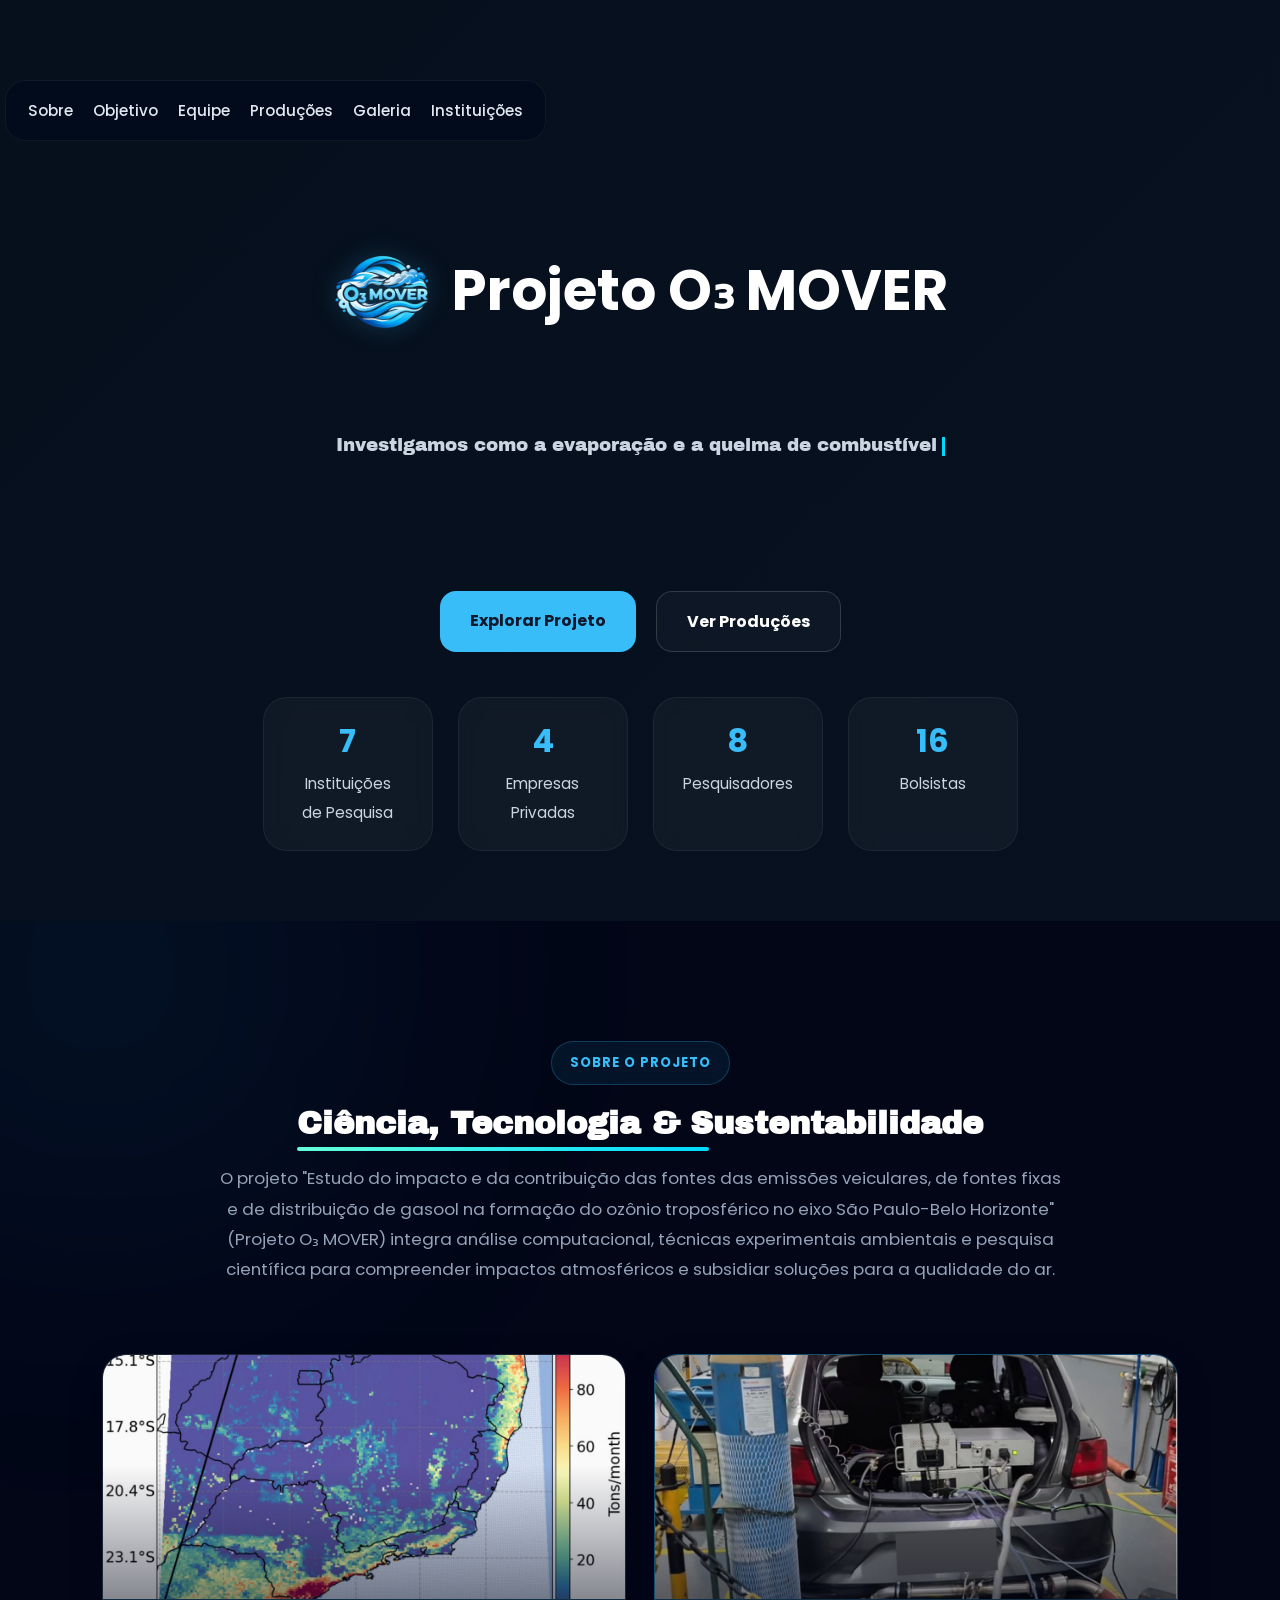
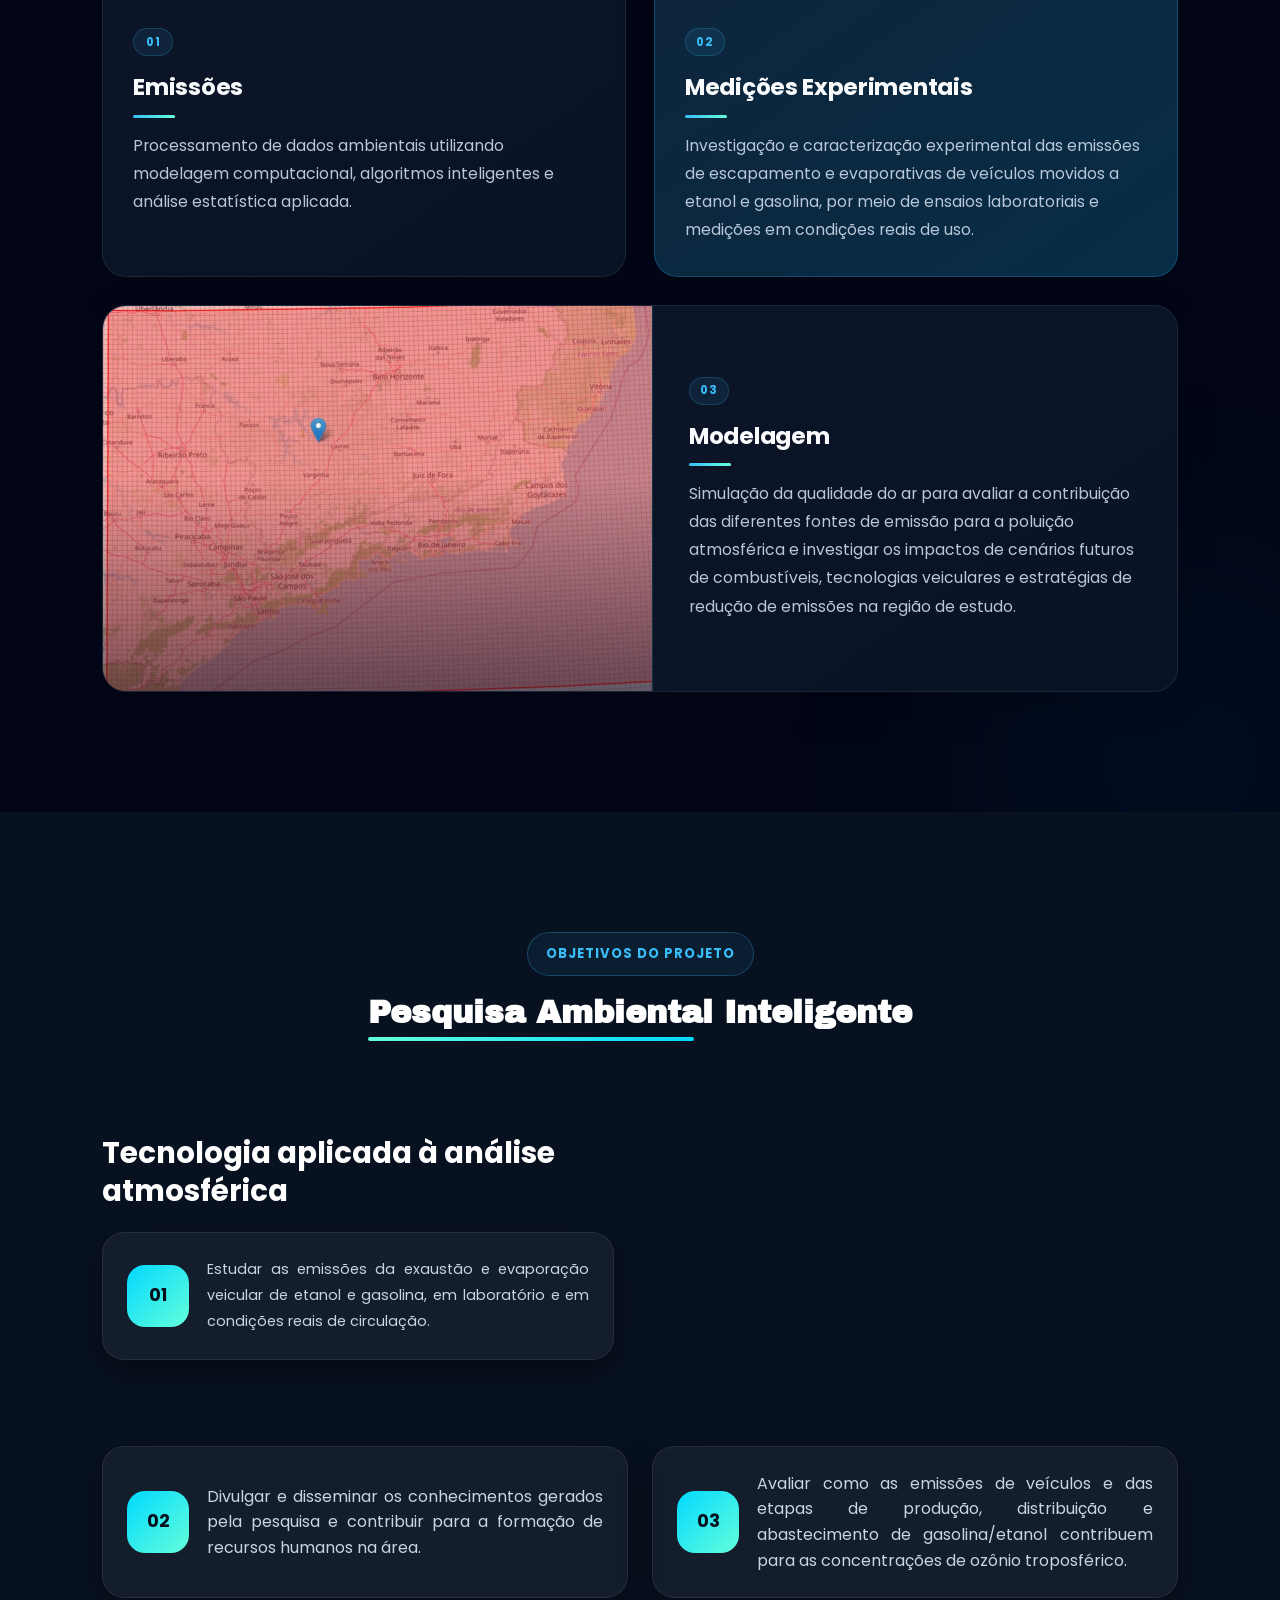
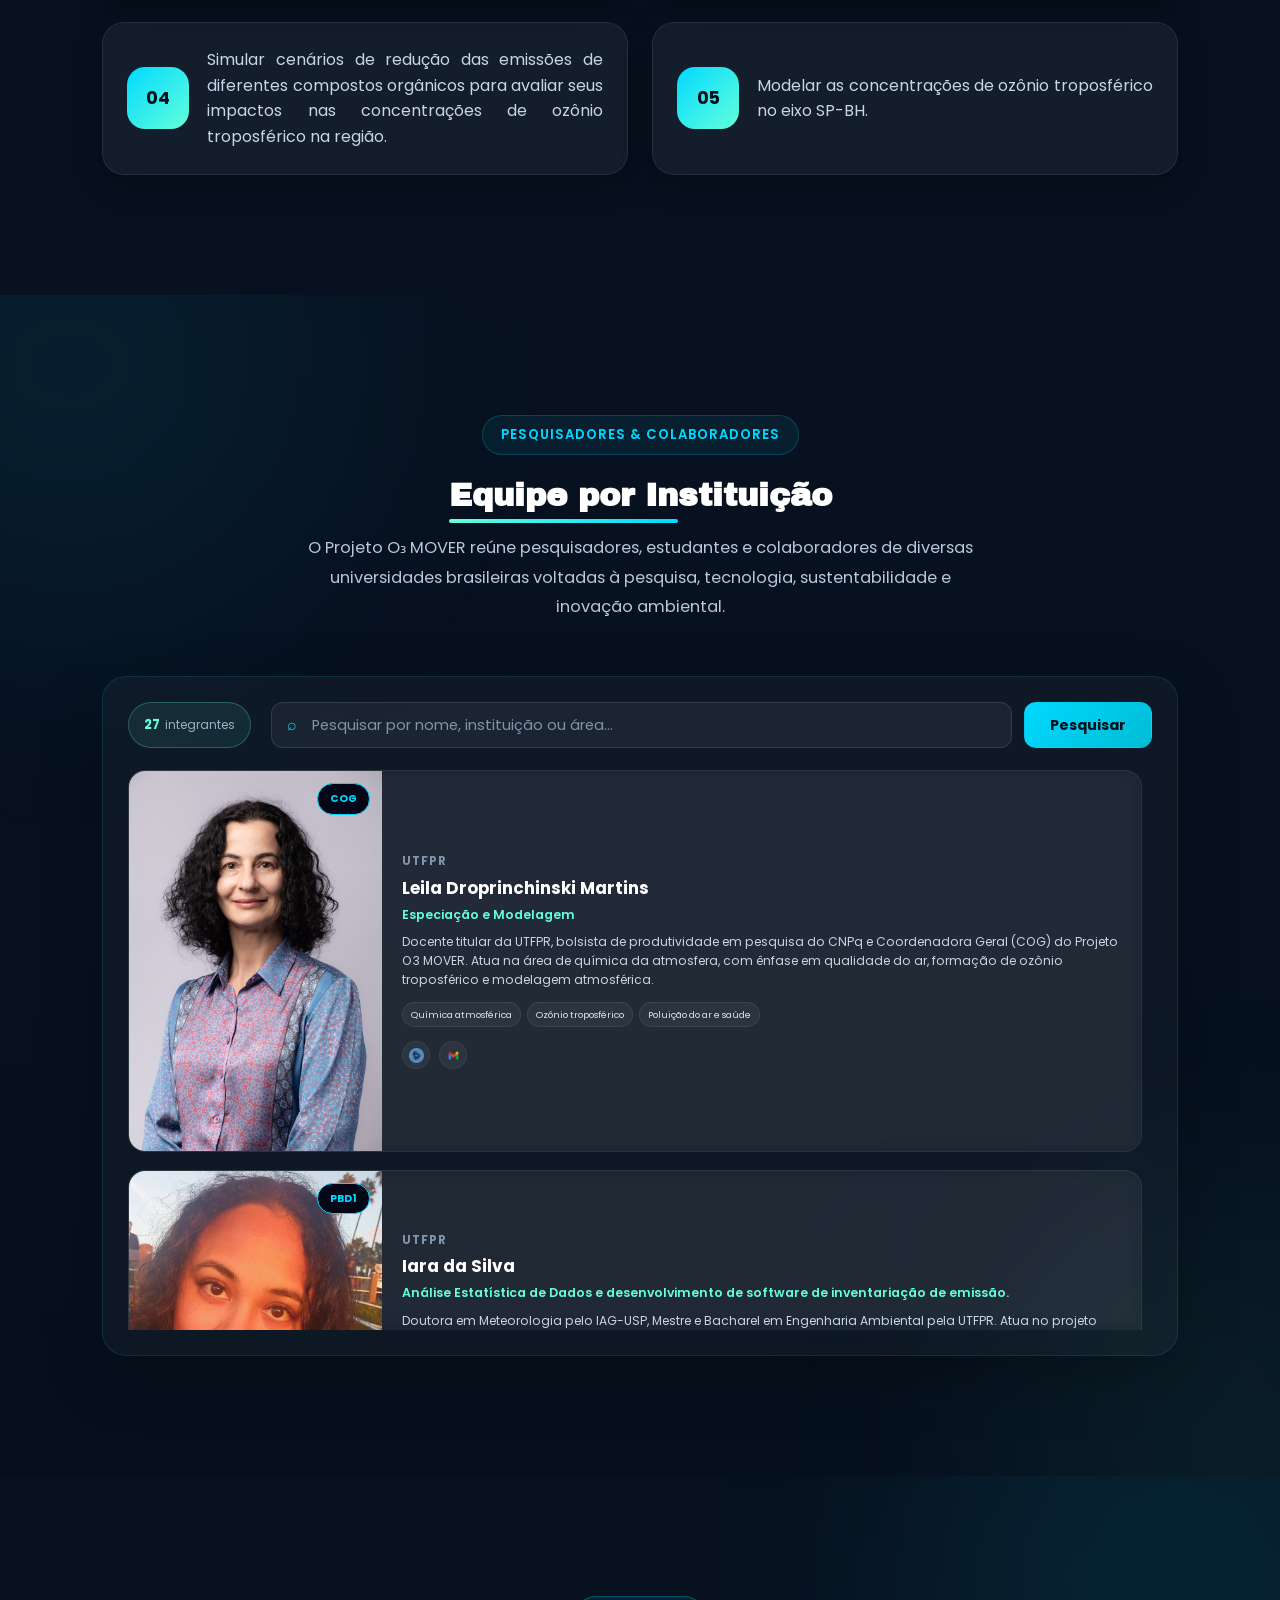
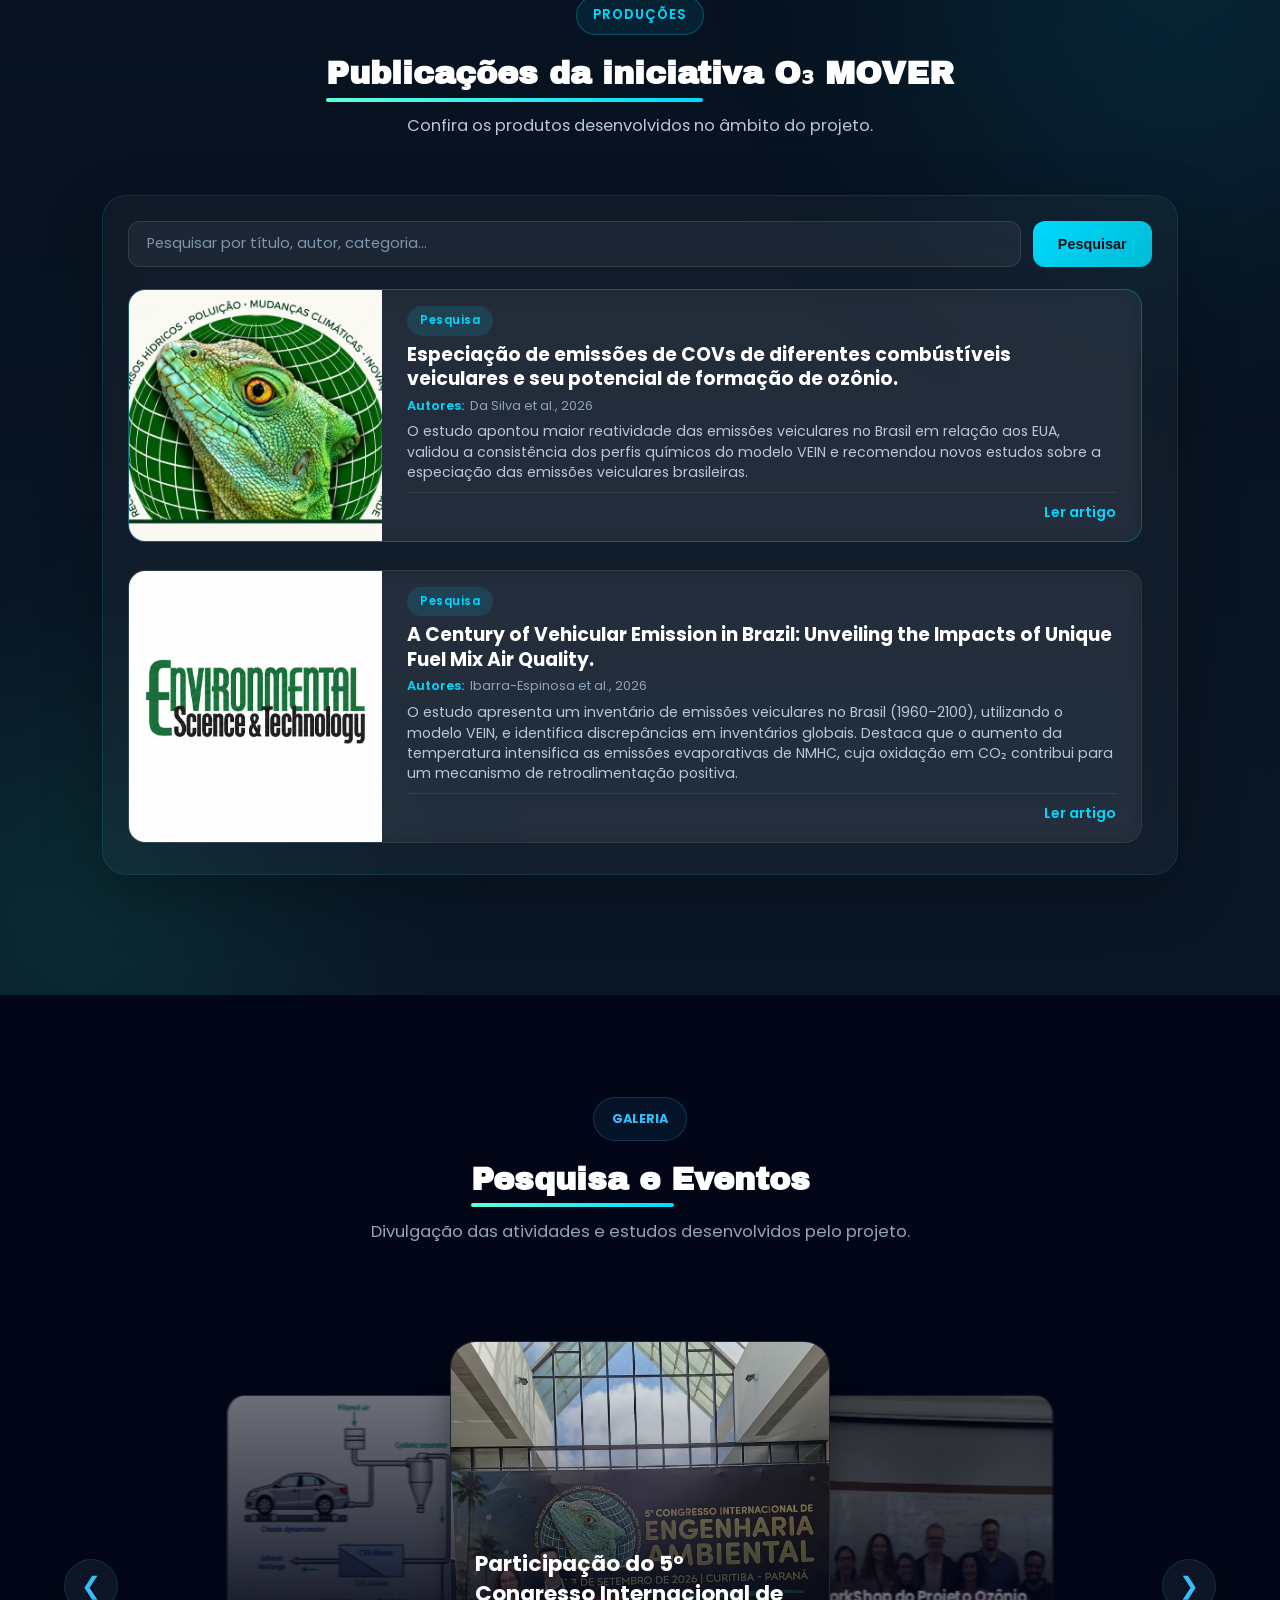
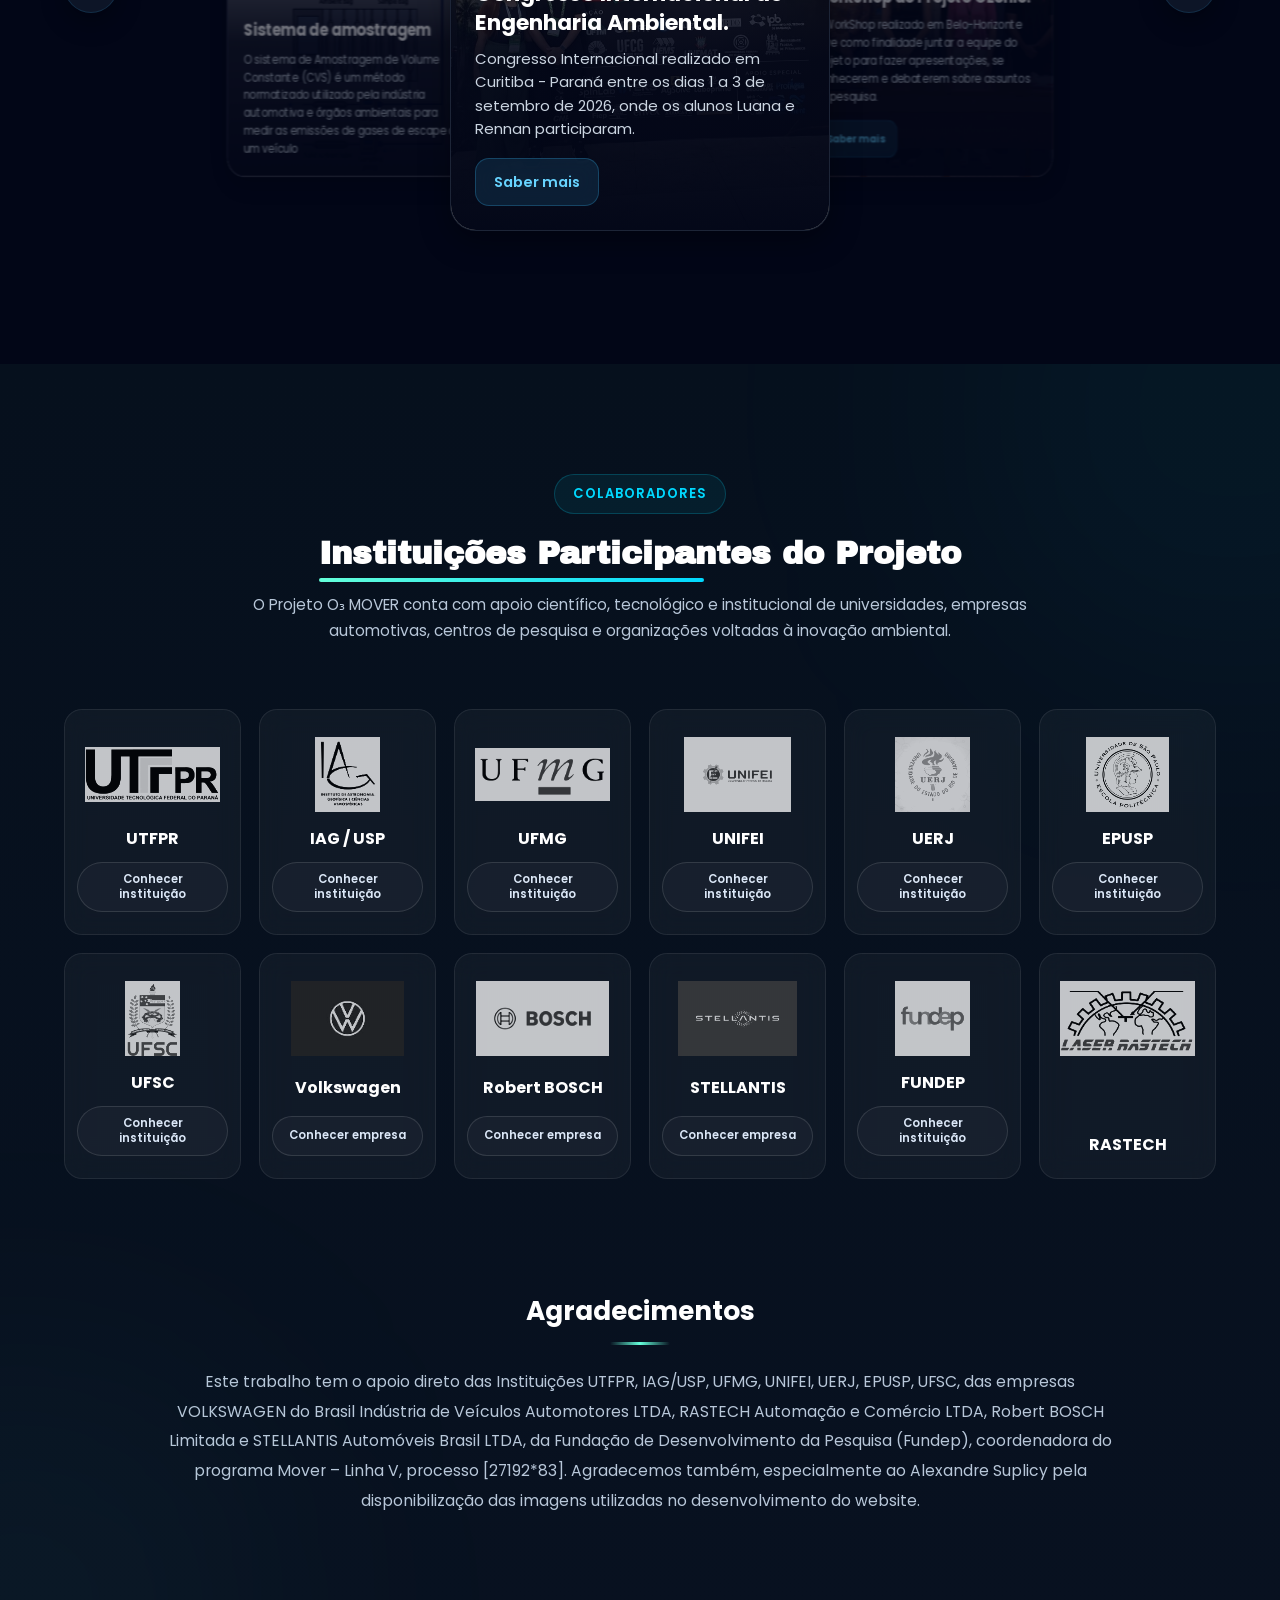
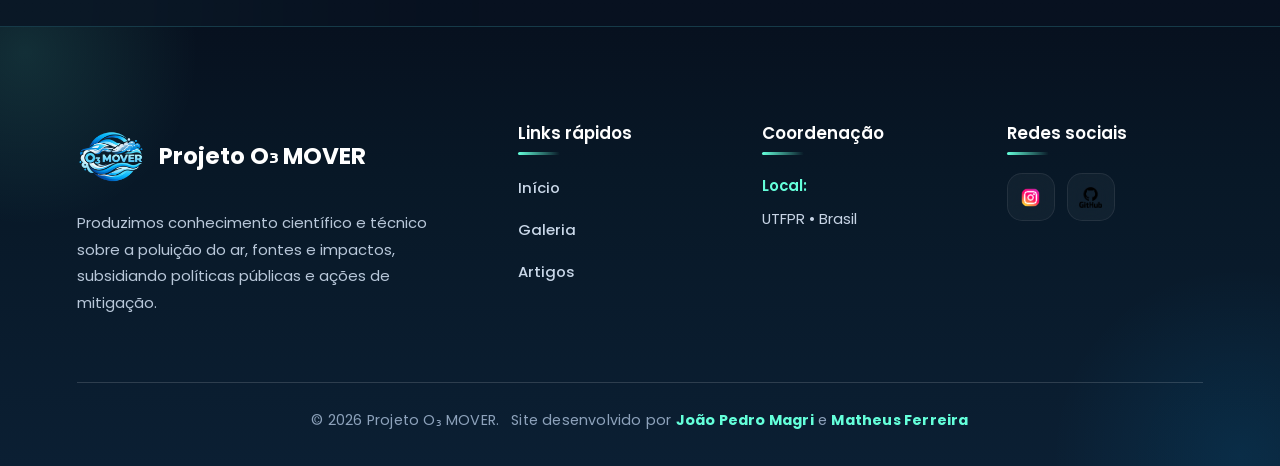
==== index.html @ 097e7ebf "Ultimos retoques" ====
<head>
  <meta charset="UTF-8">
  <meta name="viewport" content="width=device-width, initial-scale=1.0">

  <title>Projeto O-MOVER | Ozônio Atmosférico e Pesquisa Científica</title>

  <meta name="description"
        content="Conheça o Projeto O-MOVER (Ozônio MOVER): pesquisas científicas sobre ozônio atmosférico, qualidade do ar, emissões de poluentes e ferramentas computacionais.">

  <meta name="robots" content="index, follow">

  <link rel="canonical"
        href="https://projetoozoniomover.org/">

  <meta property="og:type" content="website">
  <meta property="og:locale" content="pt_BR">
  <meta property="og:title"
        content="Projeto O-MOVER | Pesquisa sobre Ozônio Atmosférico">
  <meta property="og:description"
        content="Conheça o Projeto O-MOVER e suas pesquisas sobre ozônio atmosférico, qualidade do ar e ferramentas científicas.">
  <meta property="og:url"
        content="https://projetoozoniomover.org/">

  <link rel="shortcut icon"
        href="imgs/ logo_projeto-ozonio.png"
        type="image/x-icon">

  <link rel="stylesheet" href="style.css?v=20261103-3">
  <link rel="stylesheet" href="PROJETO.css?v=20261103-3">

  <!-- Fontes existentes -->
  <link href="https://fonts.googleapis.com/css2?family=Poppins:wght@300;400;600;700&display=swap"
        rel="stylesheet">

  <link href="https://fonts.googleapis.com/css2?family=Archivo+Black&display=swap"
        rel="stylesheet">
</head>


<body>

<!-- === HERO HEADER === -->
<header id="inicio" class="hero">
  <div class="hero-videos" aria-hidden="true">

      <video class="hero-video ativo" autoplay muted loop playsinline preload="auto">
          <source src="gifs/video-jhonatan.mp4" type="video/mp4">
      </video>

      <video class="hero-video" muted loop playsinline preload="metadata">
          <source src="gifs/sao-paulo.mp4" type="video/mp4">
      </video>

      <video class="hero-video" muted loop playsinline preload="metadata">
          <source src="gifs/carro_parado.mp4" type="video/mp4">
      </video>

      <video class="hero-video" muted loop playsinline preload="metadata">
          <source src="gifs/avpaulistasaopaulo.mp4" type="video/mp4">
      </video>

  </div>

<!-- === MENU DE NAVEGAÇÃO ===-->
<nav class="navbar">

    <ul class="nav-links" id="menu-principal">

        <li><a href="#sobre">Sobre</a></li>
        <li><a href="#objetivo">Objetivo</a></li>
        <li><a href="#equipe">Equipe</a></li>
        <li><a href="#noticias">Produções</a></li>
        <li><a href="#galeria">Galeria</a></li>
        <li><a href="#parceiros">Instituições</a></li>

    </ul>

    <!-- BOTÃO DE SOFTWARES -->

<!--<div class="top-actions">

        <div class="dropdown" id="dropdown-softwares">

            <button
                type="button"
                class="software-link"
                id="botao-softwares"
                aria-expanded="false"
                aria-controls="lista-softwares"
            >
                Softwares ▾
            </button>

            <ul class="dropdown-menu" id="lista-softwares">

                <li>
                    <a href="pega.html">PEGA</a>
                </li>

                <li>
                    <a href="pega.html">Outro</a>
                </li>

            </ul>

        </div>

    </div>-->

</nav>

  <!-- === HERO CONTENT === -->
  <div class="hero-container">

    <div class="hero-title">

      <div class="hero-logo">
        <img
          src="imgs/ logo_projeto-ozonio.png"
          alt="Projeto Ozônio"
        >
      </div>

      <h1>Projeto O₃ MOVER</h1>

    </div>

    <p class="typing-text">
      Transformando dados ambientais em soluções para um futuro mais sustentável.
    </p>

    <div class="hero-buttons">

      <a href="#sobre" class="btn-primary">
        Explorar Projeto
      </a>

      <a href="#noticias" class="btn-secondary">
        Ver Produções
      </a>

    </div>

    <div class="hero-stats">

      <div class="hero-stat">
        <h3>7</h3>
        <p>Instituições <br>de Pesquisa</p>
      </div>

      <div class="hero-stat">
        <h3>4</h3>
        <p>Empresas <br> Privadas</p>
      </div>

      <div class="hero-stat">
        <h3>8</h3>
        <p>Pesquisadores</p>
      </div>

      <div class="hero-stat">
        <h3>16</h3>
        <p>Bolsistas</p>
      </div>

    </div>

  </div>

</header>

<!-- === SOBRE === -->
<section class="sobre" id="sobre">

  <div class="container">

    <div class="titulo-sobre">

      <span class="tag-sobre">
        SOBRE O PROJETO
      </span>

      <h2>
        Ciência, Tecnologia &amp; Sustentabilidade
      </h2>

      <p>
        O projeto "Estudo do impacto e da contribuição das fontes das emissões veiculares, de fontes fixas e de distribuição de gasool na formação do ozônio troposférico no eixo São Paulo-Belo Horizonte" (Projeto O₃ MOVER) integra análise computacional, técnicas experimentais ambientais e pesquisa científica para compreender impactos atmosféricos e subsidiar soluções para a qualidade do ar.
      </p>

    </div>

    <div class="sobre-grid">

      <article class="sobre-card">

        <div class="sobre-imagem">
          <img
            src="imgs/emissoes.jpg"
            alt="Análise computacional de emissões ambientais"
            loading="lazy"
          >
        </div>

        <div class="sobre-conteudo">

          <span class="sobre-numero">01</span>

          <h3>Emissões</h3>

          <p>
            Processamento de dados ambientais utilizando modelagem computacional, algoritmos inteligentes e análise estatística aplicada.
          </p>

        </div>

      </article>

      <article class="sobre-card destaque">

        <div class="sobre-imagem">
          <img
            src="imgs/medidas_experimentais.jpg"
            alt="Monitoramento e medidas experimentais ambientais"
            loading="lazy"
          >
        </div>

        <div class="sobre-conteudo">

          <span class="sobre-numero">02</span>

          <h3>Medições Experimentais</h3>

          <p>
            Investigação e caracterização experimental das emissões de escapamento e evaporativas de veículos movidos a etanol e gasolina, por meio de ensaios laboratoriais e medições em condições reais de uso.
          </p>

        </div>

      </article>

      <article class="sobre-card sobre-card-modelagem">

        <div class="sobre-imagem">
          <img
            src="imgs/modelagem.jpg"
            alt="Modelagem computacional aplicada à pesquisa ambiental"
            loading="lazy"
          >
        </div>

        <div class="sobre-conteudo">

          <span class="sobre-numero">03</span>

          <h3>Modelagem</h3>

          <p>
            Simulação da qualidade do ar para avaliar a contribuição das diferentes fontes de emissão para a poluição atmosférica e investigar os impactos de cenários futuros de combustíveis, tecnologias veiculares e estratégias de redução de emissões na região de estudo.
          </p>

        </div>

      </article>

    </div>

  </div>

</section>

<!-- === OBJETIVOS === -->
<section class="objetivo" id="objetivo">

  <div class="container">

    <div class="titulo-objetivo">

      <span class="tag-sobre">
        OBJETIVOS DO PROJETO
      </span>

      <h2>
        Pesquisa Ambiental Inteligente
      </h2>

    </div>

    <div class="objetivo-topo">

      <div class="objetivo-info">

        <h3>
          Tecnologia aplicada à análise atmosférica
        </h3>

        <div class="topico objetivo-card-principal">

          <span>01</span>

          <p>
            Estudar as emissões da exaustão e evaporação veicular
            de etanol e gasolina, em laboratório e em condições
            reais de circulação.
          </p>

        </div>

      </div>

      <div class="objetivo-img">

        <video autoplay muted loop playsinline>

          <source
            src="gifs/carro_indo_voltando.mp4"
            type="video/mp4"
          >

          Seu navegador não suporta vídeos.

        </video>

      </div>

    </div>

    <div class="objetivo-topicos">

      <div class="coluna-topicos">

        <div class="topico">
          <span>02</span>
          <p>Divulgar e disseminar os conhecimentos gerados pela pesquisa e contribuir para a formação de recursos humanos na área.
          </p>
        </div>

        <div class="topico">
          <span>04</span>
          <p>
                  Simular cenários de redução das emissões de diferentes compostos
      orgânicos para avaliar seus impactos nas concentrações de ozônio
      troposférico na região.
          </p>
        </div>

      </div>

      <div class="coluna-topicos">

        <div class="topico">
          <span>03</span>
          <p>Avaliar como as emissões de veículos e das etapas de produção,
distribuição e abastecimento de gasolina/etanol contribuem para as concentrações de
ozônio troposférico.</p>
        </div>

        <div class="topico">
          <span>05</span>
          <p>Modelar as concentrações de ozônio troposférico no eixo SP-BH.</p>
        </div>

      </div>

    </div>

  </div>

</section>


<!-- === EQUIPE & UNIVERSIDADES === -->
<section class="equipe" id="equipe">

  <div class="container">

    <div class="titulo-equipe">

      <span class="tag-equipe">
        PESQUISADORES & COLABORADORES
      </span>

      <h2>Equipe por Instituição</h2>

      <p>
        O Projeto O₃ MOVER reúne pesquisadores, estudantes e colaboradores
        de diversas universidades brasileiras voltadas à pesquisa,
        tecnologia, sustentabilidade e inovação ambiental.
      </p>

    </div>

    <!-- ================= UTFPR ================= -->
    <div class="faculdade-bloco">

      <div class="faculdade-topo">

        <div class="faculdade-info">

          <div>
            <h3>UTFPR</h3>

            <p>
              Desenvolvimento científico e tecnológico aplicado
              ao monitoramento atmosférico e análise ambiental.
            </p>
          </div>

        </div>

      </div>

      <div class="integrantes-grid">

        <!-- CARD -->
        <div class="integrante-card">

          <div class="integrante-img">

            <img src="imgs/Pessoal/LeilaMartins.jpeg" alt="Leila Martins">

            <span class="cargo ic">
              COG
            </span>

          </div>

          <div class="integrante-info">

            <h4>Leila Droprinchinski Martins</h4>

            <span class="funcao">
              Especiação e Modelagem
            </span>

            <p>
              Docente titular da UTFPR, bolsista de produtividade em pesquisa do CNPq e Coordenadora Geral (COG) do Projeto O3 MOVER. Atua na área de química da atmosfera, com ênfase em qualidade do ar, formação de ozônio troposférico e modelagem atmosférica.
            </p>

            <div class="skills">

              <span>Química atmosférica</span>
              <span>Ozônio troposférico</span>
              <span>Poluição do ar e saúde</span>

            </div>

            <div class="integrante-contato">

              <a href="http://lattes.cnpq.br/8069461151838819">
                <img src="imgs/logo-lattes.png" alt="Lattes">
              </a>

              <a href="mailto:leilamartins@utfpr.edu.br">
                <img src="imgs/email-logo-removebg-preview.png" alt="Email">
              </a>

            </div>

          </div>

        </div>

        <!-- CARD -->
        <div class="integrante-card">

          <div class="integrante-img">

            <img src="imgs/Pessoal/iaradasilva.webp" alt="Iara da Silva">

            <span class="cargo ic">
              PBD1
            </span>

          </div>

          <div class="integrante-info">

            <h4>Iara da Silva</h4>

            <span class="funcao">
              Análise Estatística de Dados e desenvolvimento de software de inventariação de emissão.
            </span>

            <p>
              Doutora em Meteorologia pelo IAG-USP, Mestre e Bacharel em Engenharia Ambiental pela UTFPR. Atua no projeto com inventários de emissões, desenvolvimento de softwares, modelagem atmosférica e análise estatística, com foco na relação entre poluição do ar, clima e saúde humana.
            </p>

            <div class="skills">

              <span>Bioestatística</span>
              <span>Modelagem</span>
              <span>Inventário</span>

            </div>

            <div class="integrante-contato">

              <a href="www.linkedin.com/in/iara-da-silva-978604a8 @arai.avlis">
                <img src="imgs/linkedin_logo-removebg-preview.png" alt="linkedin">
              </a>

              <a href="http://lattes.cnpq.br/3243591335541060">
                <img src="imgs/logo-lattes.png" alt="Lattes">
              </a>

              <a href="https://github.com/iaradasilva">
                <img src="imgs/github-logo.png" alt="GitHub">
              </a>

            </div>

          </div>

        </div>

        <!-- CARD -->
        <div class="integrante-card">

          <div class="integrante-img">

            <img src="imgs/Pessoal/rennan.webp" alt="RENNAN SOARES FERREIRA">

            <span class="cargo ic">
              BM
            </span>

          </div>

          <div class="integrante-info">

            <h4>Rennan Soares Ferreira</h4>

            <span class="funcao">
              Elaboração de Inventário de fontes fixas de combustíveis veiculares.
            </span>

            <p>
              Está sendo elaborado o inventário de emissões atmosféricas de fontes fixas do setor de distribuição e abastecimento de combustíveis veiculares a partir de dados públicos e solicitados para ANP e a elaboração de scripts em linguagem de programação python
            </p>

            <div class="skills">

              <span>Python</span>
              <span>Comunicação</span>
              <span>Trabalho em Equipe</span>

            </div>

            <div class="integrante-contato">

              <a href="https://www.linkedin.com/in/rennan-ferreira-2a467b239?utm_source=share_via&utm_content=profile&utm_medium=member_android">
                <img src="imgs/linkedin_logo-removebg-preview.png" alt="Linkedin">
              </a>

              <a href="#">
                <img src="imgs/logo-lattes.png" alt="Lattes">
              </a>

              <a href="mailto:rennanf@alunos.utfpr.edu.br">
                <img src="imgs/email-logo-removebg-preview.png" alt="Email">
              </a>

            </div>

          </div>

        </div>

        <!-- CARD -->
        <div class="integrante-card">

          <div class="integrante-img">

            <img src="imgs/Pessoal/Jpmagri.jpeg" alt="João Pedro">

            <span class="cargo ic">
              BG
            </span>

          </div>

          <div class="integrante-info">

            <h4>João Pedro Magri</h4>

            <span class="funcao">
              Desenvolvedor de Software e Web
            </span>

            <p>
      Trabalho no desenvolvimento do PEGA, software voltado à
      elaboração de inventários de emissões atmosféricas
      de fontes fixas, e na criação e manutenção do website
      do Projeto O₃ MOVER, contribuindo para a automação
      de processos e a divulgação científica.
            </p>

            <div class="skills">

              <span>Python, Java e R</span>
              <span>Desenvolvedor de Software e Web</span>
              <span>Processamento e Analista de Dados</span>

            </div>

            <div class="integrante-contato">

              <a href="https://www.instagram.com/jpmagri_?stkn=aDRieWdpYWMzNDl1">
                <img src="imgs/logo-insta.png" alt="Instagram">
              </a>

              <a href="https://github.com/Jpmagri-07">
                <img src="imgs/github-logo.png" alt="GitHub">
              </a>

              <a href="http://lattes.cnpq.br/5316339271739641">
                <img src="imgs/logo-lattes.png" alt="Lattes">
              </a>

              <a href="https://www.linkedin.com/in/jo%C3%A3o-pedro-magri-martins-303ba3326/">
                <img src="imgs/linkedin_logo-removebg-preview.png" alt="Linkedin">
              </a>

              <a href="mailto:jpmmagri@gmail.com">
                <img src="imgs/email-logo-removebg-preview.png" alt="Email">
              </a>

            </div>

          </div>

        </div>

        <!-- CARD -->
        <div class="integrante-card">

          <div class="integrante-img">

            <img src="imgs/Pessoal/foto-julia.enc" alt="Julia Averardo Ferreira">

            <span class="cargo ic">
              BG
            </span>

          </div>

          <div class="integrante-info">

            <h4>Julia Averardo Ferreira</h4>

            <span class="funcao">
              Modelagem Atmosférica de Dispersão
            </span>

            <p>
              Desenvolvimento e aplicação de modelos computacionais voltados à análise ambiental da poluição atmosférica, com processamento, organização e interpretação de dados. Utilização de programação para automatização de processos e apoio à elaboração de estudos e pesquisas científicas.
            </p>

            <div class="skills">

              <span>Modelagem</span>
              <span>Análise de Dados</span>
              <span>Programação</span>

            </div>

            <div class="integrante-contato">

              <a href="https://instagram.com/juaverardo">
                <img src="imgs/logo-insta.png" alt="Instagram">
              </a>

              <a href="https://github.com/avrrd">
                <img src="imgs/github-logo.png" alt="GitHub">
              </a>

              <a href="http://lattes.cnpq.br/7195381522427084">
                <img src="imgs/logo-lattes.png" alt="Lattes">
              </a>

              <a href="mailto:juliaaveraldo@alunos.utfpr.edu.br">
                <img src="imgs/email-logo-removebg-preview.png" alt="Email">
              </a>

            </div>

          </div>

        </div>


        <!-- CARD -->
        <div class="integrante-card">

          <div class="integrante-img">

            <img src="imgs/Pessoal/anne.jpeg" alt="Anne Beatriz de Souza Goulart">

            <span class="cargo ic">
              BG
            </span>

          </div>

          <div class="integrante-info">

            <h4>Anne Beatriz de Souza Goulart</h4>

            <span class="funcao">
              Monitoramento da qualidade do ar e poluição atmosférica
            </span>

            <p>
              Pesquisas em análise da qualidade do ar e acompanhamento de índices de poluição atmosférica. Monitoramento das concentrações de ozônio troposférico relacionando-os à dados de ondas de calor e de internações por doenças cardiorrespiratórias, utilizando de softwares e análises estatísticas de perfis históricos, correlação e métodos de regressão
            </p>

            <div class="skills">

              <span>Análise estatística</span>
              <span>Regressão</span>
              <span>Programação</span>

            </div>

            <div class="integrante-contato">

              <a href="mailto:annegoulart@alunos.utfpr.edu.br">
                <img src="imgs/email-logo-removebg-preview.png" alt="Email">
              </a>

              <a href="http://lattes.cnpq.br/2656124844078746">
                <img src="imgs/logo-lattes.png" alt="Lattes">
              </a>

            </div>

          </div>

        </div>

        <!-- CARD -->
        <div class="integrante-card">

          <div class="integrante-img">

            <img src="imgs/Pessoal/mateus_ferreira.webp" alt="Matheus Ferreira de magalhães Bastos">

            <span class="cargo ic">
              BG
            </span>

          </div>

          <div class="integrante-info">

            <h4>Matheus Ferreira de magalhães Bastos</h4>

            <span class="funcao">
              Análises Químicas
            </span>

            <p>
              Estou na graduação e atuo no projeto realizando análises químicas, coleta e organização de dados, auxiliando no desenvolvimento do website e na elaboração de orçamentos para aquisição de materiais, equipamentos e insumos necessários às atividades do projeto e do laboratório.
            </p>

            <div class="skills">

              <span>Análises Químicas</span>
              <span>Rigor Análitico</span>
              <span>Química de Materiais</span>

            </div>

            <div class="integrante-contato">

              <a href="mailto:matheusbastos@alunos.utfpr.edu.br">
                <img src="imgs/email-logo-removebg-preview.png" alt="Email">
              </a>

              <a href="http://lattes.cnpq.br/3805202496019995"
                target="_blank" rel="noopener noreferrer">
                <img src="imgs/logo-lattes.png" alt="Lattes">
              </a>

            </div>

          </div>

        </div>

        <!-- CARD -->
        <div class="integrante-card">

          <div class="integrante-img">

            <img src="imgs/Pessoal/MarcosViniciusBuenodeMorais.webp" alt="Marcos Vinícius Bueno de Morais">

            <span class="cargo ic">
              BI5
            </span>

          </div>

          <div class="integrante-info">

            <h4>Marcos Vinícius Bueno de Morais</h4>

            <span class="funcao">
              Modelagem Atmosférica e Ciência de Dados
            </span>

            <p>
              Doutor em Meteorologia pela USP e pesquisador
              vinculado à UTFPR, com experiência em modelagem
              numérica da atmosfera, hidrologia e instrumentação
              meteorológica. Integra o Projeto O₃ MOVER,
              contribuindo para pesquisas sobre emissões
              atmosféricas, qualidade do ar e formação
              de ozônio troposférico.
            </p>

            <div class="skills">

              <span>Modelagem Atmosférica</span>
              <span>Ciência de Dados Ambientais</span>
              <span>Instrumentação Meteorológica</span>

            </div>

            <div class="integrante-contato">

              <a href="http://lattes.cnpq.br/8094852375236394"
                target="_blank" rel="noopener noreferrer">
                <img src="imgs/logo-lattes.png" alt="Lattes">
              </a>

            </div>

          </div>

        </div>

      </div>

    </div>

    <!-- ================= IAG USP ================= -->
    <div class="faculdade-bloco">

      <div class="faculdade-topo">

        <div class="faculdade-info">

          <div>
            <h3>IAG/USP</h3>

            <p>
              Instituto de Astronomia, Geofísica e Ciências Atmosféricas
              da Universidade de São Paulo.
            </p>
          </div>

        </div>

      </div>

      <div class="integrantes-grid">

        <!-- CARD -->
        <div class="integrante-card">

          <div class="integrante-img">

            <img src="imgs/Pessoal/perfil-Sergio.jpg" alt="Sergio Alejandro Ibarra Espinosa">

            <span class="cargo ic">
              BPD2
            </span>

          </div>

          <div class="integrante-info">

            <h4>Sergio Alejandro Ibarra Espinosa</h4>

            <span class="funcao">
              Inventários de Emissões e Modelagem Atmosférica
            </span>

            <p>
              Doutor em Meteorologia pela USP, especialista em
              inventários de emissões veiculares, química atmosférica
              e modelagem da qualidade do ar. Minha experiência no
              desenvolvimento de ferramentas computacionais, como
              o VEIN, contribui para os estudos do Projeto O₃ MOVER,
              especialmente na estimativa de emissões provenientes
              dos transportes e na simulação de seus impactos
              sobre a formação de ozônio troposférico.
            </p>

            <div class="skills">

              <span>Inventários de Emissões</span>
              <span>Emissões Veiculares</span>
              <span>Modelagem Atmosférica</span>

            </div>

            <div class="integrante-contato">

              <a href="http://lattes.cnpq.br/2981882894283024"
                target="_blank" rel="noopener noreferrer">
                <img src="imgs/logo-lattes.png" alt="Lattes">
              </a>

              <a href="https://orcid.org/0000-0002-3162-1905"
                target="_blank" rel="noopener noreferrer">
                <img src="imgs/orcid-logo.png" alt="ORCID">
              </a>

            </div>

          </div>

        </div>

        <!-- CARD -->
        <div class="integrante-card">

          <div class="integrante-img">

            <img src="imgs/Pessoal/EdmilsonDiasdeFreitas.gif" alt="Edmilson Dias de Freitas">

            <span class="cargo ic">
              COA
            </span>

          </div>

          <div class="integrante-info">

            <h4>Edmilson Dias de Freitas</h4>

            <span class="funcao">
              Modelagem Atmosférica
            </span>

            <p>
              Professor titular e pesquisador do IAG/USP, atuo no
              desenvolvimento e aplicação de modelos atmosféricos
              para avaliar a dispersão de poluentes e seus impactos
              na qualidade do ar. Minha experiência em simulações
              meteorológicas e processos fotoquímicos contribui
              para os estudos de emissões veiculares e formação
              de ozônio troposférico relacionados ao Projeto O₃ MOVER.
            </p>

            <div class="skills">

              <span>Modelagem Atmosférica</span>
              <span>Qualidade do Ar</span>
              <span>Simulação de Poluentes</span>

            </div>

            <div class="integrante-contato">

              <a href="http://lattes.cnpq.br/5779405156032697">
                <img src="imgs/logo-lattes.png" alt="Lattes">
              </a>

              <a href="https://orcid.org/0000-0001-8783-2747">
                <img src="imgs/orcid-logo.png" alt="ORCID">
              </a>

            </div>

          </div>

        </div>

        <!-- CARD -->
        <div class="integrante-card">

          <div class="integrante-img">

            <img src="imgs/Pessoal/MariadeFatimaAndrade.gif" alt="Maria de Fátima Andrade">

            <span class="cargo ic">
              COA
            </span>

          </div>

          <div class="integrante-info">

            <h4>Maria de Fátima Andrade</h4>

            <span class="funcao">
              Química da Atmosfera e Qualidade do Ar
            </span>

            <p>
              Professora titular e pesquisadora do IAG/USP,
              especialista em química atmosférica, identificação
              de fontes poluidoras e modelagem da qualidade do ar.
              Integra o Projeto O₃ MOVER, contribuindo para os
              estudos sobre emissões veiculares e industriais,
              formação de ozônio troposférico e avaliação dos
              impactos dos poluentes atmosféricos na região
              Sudeste do Brasil.
            </p>

            <div class="skills">

              <span>Química Atmosférica</span>
              <span>Modelagem da Qualidade do Ar</span>
              <span>Emissões Atmosféricas</span>

            </div>

            <div class="integrante-contato">

              <a href="http://lattes.cnpq.br/4568109140874315">
                <img src="imgs/logo-lattes.png" alt="Lattes">
              </a>

            </div>

          </div>

        </div>


      </div>

    </div>

    <!-- ================= UFMG ================= -->
    <div class="faculdade-bloco">

      <div class="faculdade-topo">

        <div class="faculdade-info">

          <div>
            <h3>UFMG</h3>

            <p>
              Colaboração científica em pesquisa atmosférica
              e análise de dados ambientais.
            </p>
          </div>

        </div>

      </div>

      <div class="integrantes-grid">


        <!-- CARD -->
        <div class="integrante-card">

          <div class="integrante-img">

            <img src="imgs/Pessoal/TacianaToledodeAlbuquerque.webp" alt="Taciana Toledo de Almeida Albuquerque">

            <span class="cargo ic">
              COA
            </span>

          </div>

          <div class="integrante-info">

            <h4>Taciana Toledo de Almeida Albuquerque</h4>

            <span class="funcao">
              Coordenadora Associada
            </span>

            <p>
              Professora e pesquisadora da UFMG, atua em estudos
              de qualidade do ar, modelagem atmosférica e avaliação
              da poluição atmosférica. Desenvolve pesquisas sobre
              dispersão de poluentes, formação de poluentes
              secundários e estratégias de controle de emissões,
              contribuindo para o diagnóstico e a melhoria
              da qualidade do ar.
            </p>

            <div class="skills">

              <span>Modelagem Atmosférica</span>
              <span>Qualidade do Ar</span>
              <span>Controle de Emissões</span>

            </div>

            <div class="integrante-contato">

              <a href="http://lattes.cnpq.br/1339985577872129">
                <img src="imgs/logo-lattes.png" alt="Lattes">
              </a>

            </div>

          </div>

        </div>

        <!-- CARD -->
        <div class="integrante-card">

          <div class="integrante-img">

            <img src="imgs/Pessoal/ThiagodeAlencarNeves.webp" alt="Thiago de Alencar Neves">

            <span class="cargo ic">
              COA
            </span>

          </div>

          <div class="integrante-info">

            <h4>Thiago de Alencar Neves</h4>

            <span class="funcao">
              Química Ambiental e Monitoramento Atmosférico
            </span>

            <p>
              Professor adjunto da Universidade Federal de Minas Gerais
              (UFMG), com atuação em química ambiental, instrumentação
              analítica e monitoramento de poluentes atmosféricos.
              Minha experiência na caracterização química de gases,
              compostos orgânicos voláteis e material particulado
              contribuindo para os estudos de emissões e qualidade do ar
              desenvolvidos no Projeto O₃ MOVER.
            </p>

            <div class="skills">

              <span>Química Ambiental</span>
              <span>Monitoramento Atmosférico</span>
              <span>Análise de Emissões</span>

            </div>

            <div class="integrante-contato">

              <a href="http://lattes.cnpq.br/3118146905092616"
                target="_blank"
                rel="noopener noreferrer">

                <img src="imgs/logo-lattes.png" alt="Lattes">

              </a>

              <a href="https://orcid.org/0000-0003-2536-2174"
                target="_blank"
                rel="noopener noreferrer">

                <img src="imgs/orcid-logo.png" alt="ORCID">

              </a>

            </div>

          </div>

        </div>

        <!-- CARD -->
        <div class="integrante-card">

          <div class="integrante-img">

            <img src="imgs/Pessoal/RicardoQueiroz.webp" alt="RICARDO SILVA DE QUEIROZ">

            <span class="cargo ic">
              BM
            </span>

          </div>

          <div class="integrante-info">

            <h4>Ricardo Silva de Queiroz</h4>

            <span class="funcao">
              Modelagem Atmosférica
            </span>

            <p>
              Modelagem meteorológica e de qualidade do ar com WRF–SMOKE–CMAQ, processamento de inventários de emissões e avaliação do impacto de emissões veiculares na formação de poluentes atmosféricos.
            </p>

            <div class="skills">

              <span>Python</span>
              <span>Modelagem Atmosférica</span>
              <span>Tratamento de dados ambientais</span>

            </div>

            <div class="integrante-contato">

              <a href="http://lattes.cnpq.br/8270603701881300">
                <img src="imgs/logo-lattes.png" alt="Lattes">
              </a>

              <a href="mailto:ricard.squeiroz@gmail.com">
                <img src="imgs/email-logo-removebg-preview.png" alt="Email">
              </a>


            </div>

          </div>

        </div>


        <!-- CARD -->
        <div class="integrante-card">

          <div class="integrante-img">

            <img src="imgs/Pessoal/Myllene.jpeg" alt="Myllene Pedroso">

            <span class="cargo ic">
              BG
            </span>

          </div>

          <div class="integrante-info">

            <h4>Myllene Pedroso</h4>

            <span class="funcao">
              Elaboração de inventário de fontes fixas do armazenamento de combustíveis em refinarias
            </span>

            <p>
              Atua no levantamento, organização e análise de dados para a elaboração de inventários de emissões atmosféricas provenientes de tanques de armazenamento de combustíveis em refinarias, utilizando o modelo TANKS para estimar e quantificar as emissões de compostos orgânicos voláteis (COVs).
            </p>

            <div class="skills">

              <span>Excel</span>
              <span>Análise de dados</span>
              <span>colocar modelagem atmosferica</span>

            </div>

            <div class="integrante-contato">

              <a href="mailto:myllene.ped@gmail.com"
                aria-label="Email de Myllene Pedroso">

                <img src="imgs/email-logo-removebg-preview.png" alt="Email">

              </a>

              <a href="http://lattes.cnpq.br/2203845913944282"
                target="_blank"
                rel="noopener noreferrer"
                aria-label="Currículo Lattes de Myllene Pedroso">

                <img src="imgs/logo-lattes.png" alt="Lattes">

              </a>

            </div>

          </div>

        </div>


        <!-- CARD -->
        <div class="integrante-card">

          <div class="integrante-img">

            <img src="imgs/Pessoal/YasminSouzaMendes.jpg" alt="Yasmin de Souza Mendes ">

            <span class="cargo ic">
              BIT
            </span>

          </div>

          <div class="integrante-info">

            <h4>Yasmin de Souza Mendes</h4>

            <span class="funcao">
              Analista de Dados Ambientais
            </span>

            <p>
              Organizar e tratar os dados de concentração de ozônio e de material particulado monitorados pela rede de qualidade do ar de Minas Gerais no período de 2020 a 2025 para criação de um banco de dados que integre as emissões atmosféricas de variadas fontes, as estações de qualidade do ar localizadas em áreas específicas do Estado e os desfechos de saúde do DATASUS.
            </p>

            <div class="skills">

              <span>Python</span>
              <span>Banco de Dados (SQL)</span>
              <span>Analista</span>

            </div>

            <div class="integrante-contato">

              <a href="http://lattes.cnpq.br/1454658441448796">
                <img src="imgs/logo-lattes.png" alt="Lattes">
              </a>

              <a href="https://www.linkedin.com/in/yasmin-de-souza-mendes-141b12288?utm_source=share_via&utm_content=profile&utm_medium=member_android">
                <img src="imgs/linkedin_logo-removebg-preview.png" alt="Linkedin">
              </a>

              <a href="mailto:mendesy677@gmail.com">
                <img src="imgs/email-logo-removebg-preview.png" alt="Email">
              </a>

            </div>

          </div>

        </div>

        <!-- CARD -->
        <div class="integrante-card">

          <div class="integrante-img">

            <img src="imgs/Pessoal/AnaGabriela.jpeg" alt="Ana Gabriela Dutra Carvalho">

            <span class="cargo ic">
              BD
            </span>

          </div>

          <div class="integrante-info">

            <h4>Ana Gabriela Dutra Carvalho</h4>

            <span class="funcao">
              Pesquisadora
            </span>

            <p>
              Atuo no levantamento, organização e análise de dados sobre emissões de poluentes e qualidade do ar, avaliando a relação entre a poluição atmosférica e seus possíveis impactos na saúde da população, por meio de análises estatísticas e ambientais.
            </p>

            <div class="skills">

              <span>Análise estatística</span>
              <span>Gestão de dados</span>
              <span>Pesquisa científica</span>

            </div>

            <div class="integrante-contato">

              <a href="http://lattes.cnpq.br/0710339431073353">
                <img src="imgs/logo-lattes.png" alt="Lattes">
              </a>

              <a href="https://www.instagram.com/anagabrieladcarvalhov?utm_source=ig_web_button_share_sheet&stkn=ZDNlZDc0MzIxNw==">
                <img src="imgs/logo-insta.png" alt="Instagram">
              </a>

              <a href="https://www.linkedin.com/in/ana-gabriela-dutra-carvalho-755ab3186/">
                <img src="imgs/linkedin_logo-removebg-preview.png" alt="Linkedin">
              </a>

              <a href="mailto:anagabrieladutra@yahoo.com.br">
                <img src="imgs/email-logo-removebg-preview.png" alt="Email">
              </a>

            </div>

          </div>

        </div>

    
        <!-- CARD -->
        <div class="integrante-card">

          <div class="integrante-img">

            <img src="imgs/Pessoal/jhonatan_bispo.JPG" alt="Jhonatan Bispo de Oliveira">

            <span class="cargo ic">
              BPD2
            </span>

          </div>

          <div class="integrante-info">

            <h4>Jhonatan Bispo de Oliveira</h4>

            <span class="funcao">
              Pesquisador
            </span>

            <p>
              Atuo na amostragem e análise de emissões veiculares, realizando coletas, preparo e análise de amostras por técnicas cromatográficas (GC-MS e LC-MS), além do processamento e interpretação dos dados para identificar e quantificar poluentes e avaliar sua relação com a formação de ozônio.
            </p>

            <div class="skills">

              <span>Análises Cromatográficas</span>
              <span>Preparo de Amostras</span>
              <span>Tratamente Multivariado: Quimiometria</span>

            </div>

            <div class="integrante-contato">

              <a href="http://lattes.cnpq.br/9530308701077116">
                <img src="imgs/logo-lattes.png" alt="Lattes">
              </a>

              <a href="https://www.linkedin.com/in/jhonatan-bispo-42209b13b/">
                <img src="imgs/linkedin_logo-removebg-preview.png" alt="Linkedin">
              </a>

              <a href="mailto:jhonatanbo@hotmail.com">
                <img src="imgs/email-logo-removebg-preview.png" alt="Email">
              </a>

            </div>

          </div>

        </div>

      </div>

    </div>

    <!-- ================= UNIFEI ================= -->
    <div class="faculdade-bloco">

      <div class="faculdade-topo">

        <div class="faculdade-info">

          <div>
            <h3>UNIFEI</h3>

            <p>
              Apoio ao desenvolvimento tecnológico
              e integração de sistemas computacionais.
            </p>
          </div>

        </div>

      </div>

      <div class="integrantes-grid">

        <!-- CARD -->
        <div class="integrante-card">

          <div class="integrante-img">

            <img src="imgs/Pessoal/vanessa.webp"
                alt="Vanessa Silveira Barreto Carvalho">

            <span class="cargo ic">
              COA
            </span>

          </div>

          <div class="integrante-info">

            <h4>Vanessa Silveira Barreto Carvalho</h4>

            <span class="funcao">
              Modelagem Atmosférica e Qualidade do Ar
            </span>

            <p>
              Professora associada da Universidade Federal de
              Itajubá (UNIFEI) e bolsista de produtividade em
              pesquisa do CNPq, com experiência em modelagem
              atmosférica, química da atmosfera e avaliação
              da qualidade do ar. Integra o Projeto O₃ MOVER,
              contribuindo com sua expertise na simulação de
              processos atmosféricos e na investigação da
              formação e dispersão do ozônio troposférico.
            </p>

            <div class="skills">

              <span>Modelagem Atmosférica</span>
              <span>Qualidade do Ar</span>
              <span>Ozônio Troposférico</span>

            </div>

            <div class="integrante-contato">

              <a href="http://lattes.cnpq.br/7313863253044500"
                target="_blank"
                rel="noopener noreferrer">

                <img src="imgs/logo-lattes.png" alt="Lattes">

              </a>

              <a href="https://orcid.org/0000-0001-7177-6381"
                target="_blank"
                rel="noopener noreferrer">

                <img src="imgs/orcid-logo.png" alt="ORCID">

              </a>

            </div>

          </div>

        </div>


        <!-- CARD -->
        <div class="integrante-card">

          <div class="integrante-img">

            <img src="imgs/Pessoal/IGORAUGUSTOSILVA.webp" alt="Igor Augusto Silva Schunck Branco">

            <span class="cargo ic">
              BG
            </span>

          </div>

          <div class="integrante-info">

            <h4>Igor Augusto Silva Schunck Branco</h4>

            <span class="funcao">
              Programação
            </span>

            <p>
              Trabalho na programação e desenvolvimento de resultados, criando ferramentas e rotinas computacionais para processar, organizar e analisar dados ambientais. Desenvolve soluções para automatizar análises, gerar gráficos, mapas e outros resultados, contribuindo para a interpretação e apresentação dos dados das pesquisas.
            </p>

            <div class="skills">

              <span>Python</span>
              <span>Estatística</span>
              <span>Programação</span>

            </div>

            <div class="integrante-contato">
              <a href="http://lattes.cnpq.br/9422593534068765">
                <img src="imgs/logo-lattes.png" alt="Lattes">
              </a>

              <a href="https://www.instagram.com/schunck_igor/">
                <img src="imgs/logo-insta.png" alt="Instagram">
              </a>

              <a href="mailto:d2024000663@unifei.edu.br">
                <img src="imgs/email-logo-removebg-preview.png" alt="Email">
              </a>

            </div>

          </div>

        </div>
      </div>

    </div>

    <!-- ================= UERJ ================= -->
    <div class="faculdade-bloco">

      <div class="faculdade-topo">

        <div class="faculdade-info">

          <div>
            <h3>UERJ</h3>

            <p>
              Pesquisa aplicada à sustentabilidade urbana
              e monitoramento ambiental.
            </p>
          </div>

        </div>

        <span class="faculdade-tag">
          0 Integrantes
        </span>

      </div>

      <div class="integrantes-grid">
  

        <!-- CARD -->
        <div class="integrante-card">

          <div class="integrante-img">

            <img src="imgs/Pessoal/RizzieriPedruzzi.jpg" alt="Rizzieri Pedruzzi">

            <span class="cargo ic">
              COA
            </span>

          </div>

          <div class="integrante-info">

            <h4>Rizzieri Pedruzzi</h4>

            <span class="funcao">
              Modelagem da Qualidade do Ar
            </span>

            <p>
              Professor e pesquisador da Universidade Federal de Viçosa
              (UFV), atuo na modelagem atmosférica, no processamento
              de inventários de emissões e na avaliação da dispersão
              de poluentes. Minha experiência com os modelos WRF, CMAQ
              e SMOKE contribui para os estudos do Projeto O₃ MOVER,
              especialmente na simulação dos impactos das emissões
              veiculares sobre a qualidade do ar e a formação
              de ozônio troposférico.
            </p>

            <div class="skills">

              <span>Modelagem Atmosférica</span>
              <span>Inventários de Emissões</span>
              <span>Qualidade do Ar</span>

            </div>

            <div class="integrante-contato">

              <a href="http://lattes.cnpq.br/6249531050952111">
                <img src="imgs/logo-lattes.png" alt="Lattes">
              </a>

              <a href="https://orcid.org/0000-0003-0852-0396">
                <img src="imgs/orcid-logo.png" alt="ORCID">
              </a>

            </div>

          </div>

        </div>


        <!-- CARD -->
        <div class="integrante-card">

          <div class="integrante-img">

            <img src="imgs/Pessoal/ThiagoFonsecadaCosta.webp" alt="Thiago Fonseca da Costa">

            <span class="cargo ic">
              BI4
            </span>

          </div>

          <div class="integrante-info">

            <h4>Thiago Fonseca da Costa</h4>

            <span class="funcao">
              Modelagem da Qualidade do Ar
            </span>

            <p>
              Doutor em Engenharia Ambiental pela UERJ, com
              experiência em modelagem atmosférica, monitoramento
              da qualidade do ar e elaboração de inventários
              de emissões. Trabalho em pesquisas sobre a formação
              de ozônio troposférico e a simulação de poluentes
              secundários utilizando modelos como WRF e CMAQ,
              conhecimentos diretamente relacionados aos estudos
              do Projeto O₃ MOVER.
            </p>

            <div class="skills">

              <span>Modelagem da Qualidade do Ar</span>
              <span>Inventários de Emissões</span>
              <span>Ozônio Troposférico</span>

            </div>

            <div class="integrante-contato">

              <a href="http://lattes.cnpq.br/1884054761962979"
                target="_blank" rel="noopener noreferrer">
                <img src="imgs/logo-lattes.png" alt="Lattes">
              </a>

            </div>

          </div>

        </div>


      </div>

    </div>

    <!-- ================= EPUSP ================= -->
    <div class="faculdade-bloco">

      <div class="faculdade-topo">

        <div class="faculdade-info">

          <div>
            <h3>EPUSP</h3>

            <p>
              Engenharia aplicada ao desenvolvimento
              de tecnologias ambientais.
            </p>
          </div>

        </div>

      </div>
      <div class="integrantes-grid">

        <!-- CARD -->
        <div class="integrante-card">

          <div class="integrante-img">

            <img src="imgs/Pessoal/Flávio.JPG" alt="Flavio Guilherme Vaz de Almeida">

            <span class="cargo ic">
              COA
            </span>

          </div>

          <div class="integrante-info">

            <h4>Flavio Guilherme Vaz de Almeida</h4>

            <span class="funcao">
              Pesquisador Principal
            </span>

            <p>
              Responsável pela coordenação geral da equipe e das atividades do projeto, incluindo planejamento e acompanhamento dos ensaios, orientação dos bolsistas, supervisão das atividades e elaboração de relatórios, artigos e apresentações dos resultados.
            </p>

            <div class="skills">

              <span>Análise de dados</span>
              <span>Modelagem aplicada a transportes</span>
              <span>Gestão e liderança acadêmica</span>

            </div>

            <div class="integrante-contato">

              <a href="http://lattes.cnpq.br/2200152375388565">
                <img src="imgs/logo-lattes.png" alt="Lattes">
              </a>

              <a href="mailto:flaviovaz@usp.br">
                <img src="imgs/email-logo-removebg-preview.png" alt="Email">
              </a>

            </div>

          </div>

        </div>

        <!-- CARD -->
        <div class="integrante-card">

          <div class="integrante-img">

            <img src="imgs/Pessoal/AndréForcetto.webp" alt="André Luiz Silva Forcetto ">

            <span class="cargo ic">
              BI4
            </span>

          </div>

          <div class="integrante-info">

            <h4>André Luiz Silva Forcetto</h4>

            <span class="funcao">
              Pesquisador
            </span>

            <p>
              Conhecimento sobre os processos de formação e emissão de poluentes de origem veicular, procedimentos e instrumentação aplicados a testes e ensaios em veículos, incluindo coleta e tratamento de dados, avaliação de resultados e análise crítica das emissões veiculares, considerando diferentes condições de operação.
            </p>

            <div class="skills">

              <span>Formação de poluentes veiculares</span>
              <span>Testes e instrumentação veicular</span>
              <span>Análise de emissões veiculares</span>

            </div>

            <div class="integrante-contato">

              <a href="https://www.instagram.com/andreforcetto/">
                <img src="imgs/logo-insta.png" alt="Instagram">
              </a>

              <a href="http://lattes.cnpq.br/3166913754651700">
                <img src="imgs/logo-lattes.png" alt="Lattes">
              </a>

              <a href="mailto:aforcetto@gmail.com">
                <img src="imgs/email-logo-removebg-preview.png" alt="Email">
              </a>

            </div>

          </div>
        
        </div>

        <!-- CARD -->
        <div class="integrante-card">

          <div class="integrante-img">

            <img src="imgs/Pessoal/OrlandoSalvo.jpg" alt="Orlando de Salvo Junior">

            <span class="cargo ic">
              PBD1 
            </span>

          </div>

          <div class="integrante-info">

            <h4>Orlando de Salvo Junior</h4>

            <span class="funcao">
              Pesquisador Colaborador
            </span>

            <p>
              Medição e monitoramento das emissões veiculares em laboratório e em condições reais de tráfego, utilizando procedimentos e instrumentação específicos para coleta, análise e avaliação dos dados obtidos em diferentes condições de operação.
            </p>

            <div class="skills">

              <span>Colaboração</span>
              <span>Emissões veicular</span>
              <span>Gestão</span>

            </div>

            <div class="integrante-contato">

              <a href="http://lattes.cnpq.br/8832021447309591">
                <img src="imgs/logo-lattes.png" alt="Lattes">
              </a>

              <a href="mailto:osalvo.junior@alumni.usp.br">
                <img src="imgs/email-logo-removebg-preview.png" alt="Email">
              </a>


        </div>

      </div>

    </div>

  </div>

</div>
    <!-- ================= UFSC ================= -->
    <div class="faculdade-bloco">

      <div class="faculdade-topo">

        <div class="faculdade-info">

          <div>
            <h3>UFSC</h3>

            <p>
              Colaboração em pesquisa computacional,
              sustentabilidade e modelagem ambiental.
            </p>
          </div>

        </div>

      </div>

      <div class="integrantes-grid">

        <!-- CARD -->
        <div class="integrante-card">

          <div class="integrante-img">

            <img src="imgs/Pessoal/IGORTibúrcio.webp" alt="Igor Vinicius Reynaldo Tibúrcio">

            <span class="cargo ic">
              BI2
            </span>

          </div>

          <div class="integrante-info">

            <h4>Igor Vinicius Reynaldo Tibúrcio</h4>

            <span class="funcao">
              Bolsista de Inovação
            </span>

            <p>
              Modelagem de emissões veiculares com o BRAzilian  Vehicular Emission Software (BRAVES) para a área de estudo e nos períodos de modelagem do projeto.
            </p>

            <div class="skills">

              <span>Qualidade do ar</span>
              <span>Modelagem</span>
              <span>Análise de Dados</span>

            </div>

            <div class="integrante-contato">

              <a href="http://lattes.cnpq.br/9740260037234104">
                <img src="imgs/logo-lattes.png" alt="Lattes">
              </a>

              <a href="https://www.linkedin.com/in/igor-tibúrcio-a9357664">
                <img src="imgs/linkedin_logo-removebg-preview.png" alt="Linkedin">
              </a>
                
              <a href="mailto:igorvinicius.rt@gmail.com">
                <img src="imgs/email-logo-removebg-preview.png" alt="Email">
              </a>

            </div>

          </div>

        </div>

        <!-- CARD -->
        <div class="integrante-card">

          <div class="integrante-img">

            <img src="imgs/Pessoal/LeonardoHoinaski.jpeg" alt="Leonardo Hoinaski">

            <span class="cargo ic">
              COA
            </span>

          </div>

          <div class="integrante-info">

            <h4>Leonardo Hoinaski</h4>

            <span class="funcao">
              Inventário de emissões e modelagem da qualidade do ar
            </span>

            <p>
              Atuo na elaboração de inventários de emissões e modelagem da qualidade do ar, realizando o levantamento e análise de dados sobre fontes emissoras e poluentes atmosféricos. Desenvolvo simulações para compreender a dispersão dos poluentes e seus impactos na qualidade do ar, contribuindo para estudos e avaliações ambientais.
            </p>

            <div class="skills">

              <span>Python</span>
              <span>inventário de emissões</span>
              <span> modelagem da qualidade do ar</span>

            </div>

            <div class="integrante-contato">

              <a href="http://lattes.cnpq.br/2990900789926189">
                <img src="imgs/logo-lattes.png" alt="Lattes">
              </a>

              <a href="https://orcid.org/0000-0002-7579-914X">
                <img src="imgs/orcid-logo.png" alt="ORCID">
              </a>

              <a href="mailto:leonardo.hoinaski@ufsc.br">
                <img src="imgs/email-logo-removebg-preview.png"  alt="Email">
              </a>
            </div>

          </div>

        </div>


          </div>

        </div>

      </div>

    </div>

  </div>


</section>


<!-- ============= ARTIGOS PUBLICADOS ============= -->
<section class="noticias" id="noticias">

  <div class="container">

    <div class="titulo-noticias">

      <span class="tag-noticias">
        PRODUÇÕES
      </span>

      <h2>
        Publicações da iniciativa O₃ MOVER
      </h2>

      <p>
         Confira os produtos desenvolvidos no âmbito do projeto.
      </p>

    </div>


    <!-- === PAINEL ==== -->


    <div class="noticias-painel">


      <!-- === PESQUISA === -->

      <div class="noticias-pesquisa">

        <div class="pesquisa-campo">

          <input
            type="text"
            id="pesquisaNoticias"
            placeholder="Pesquisar por título, autor, categoria..."
            aria-label="Pesquisar artigos"
          >

          <button
            id="btnPesquisar"
            type="button"
          >
            Pesquisar
          </button>

        </div>

      </div>

      <!-- === ÁREA DOS ARTIGOS === -->

      <div class="noticias-scroll">

        <div
          class="noticias-grid"
          id="listaNoticias"
        >


          <!-- ================= ARTIGO 1 ================= -->
          <!-- INFORMAÇÕES: 'categoria verde', 'categoria azul', 'categoria roxo' -->
          <article
            class="noticia-card destaque"
            data-search="novo modelo computacional análise emissões atmosféricas projeto ozônio pesquisa João da Silva"
          >

            <div class="noticia-img">

              <img
                src="imgs/producoes/teste_iguana.png"
                alt="Pesquisadores durante atividade do Projeto O₃ Mover"
              >

            </div>

            <div class="noticia-info">

              <span class="categoria azul">
                Pesquisa
              </span>

              <h3>
                Especiação de emissões de COVs de diferentes combústíveis veiculares e seu potencial de formação de ozônio.
              </h3>

              <div class="noticia-autor">

                <span class="autor-label">
                  Autores:
                </span>

                <span>
                  Da Silva et al., 2026
                </span>

              </div>

              <p>
                O estudo apontou maior reatividade das emissões veiculares no Brasil em relação aos EUA, validou a consistência dos perfis químicos do modelo VEIN e recomendou novos estudos sobre a especiação das emissões veiculares brasileiras.
              </p>

              <div class="noticia-footer">

                <span>
                  
                </span>

                <a
                  href="https://www.5ciea.com.br/anais/"
                  target="_blank"
                  rel="noopener noreferrer"
                >
                  Ler artigo
                </a>

              </div>

            </div>

          </article>



          <!-- ================= ARTIGO 2 ================= -->

          <article
            class="noticia-card"
            data-search="plataforma sistema visualização gráfica software projeto ozônio Carlos Santos Ana Souza"
          >

            <div class="noticia-img">

              <img
                src="imgs/producoes/cienciaatu_tecnologia.png"
                alt="Sistema de visualização gráfica"
              >

            </div>


            <div class="noticia-info">

              <span class="categoria azul">
                Pesquisa
              </span>


              <h3>
                A Century of Vehicular Emission in Brazil: Unveiling the Impacts of Unique Fuel Mix Air Quality.
              </h3>


              <div class="noticia-autor">

                <span class="autor-label">
                  Autores:
                </span>

                <span>
                  Ibarra-Espinosa et al., 2026
                </span>

              </div>


              <p>
                O estudo apresenta um inventário de emissões veiculares no Brasil (1960–2100), utilizando o modelo VEIN, e identifica discrepâncias em inventários globais. Destaca que o aumento da temperatura intensifica as emissões evaporativas de NMHC, cuja oxidação em CO₂ contribui para um mecanismo de retroalimentação positiva.
              </p>


              <div class="noticia-footer">

                <span>
                 
                </span>

                <a
                  href="https://doi.org/10.1021/acs.est.5c08400"
                  target="_blank"
                  rel="noopener noreferrer"
                >
                  Ler artigo
                </a>

              </div>

            </div>

          </article>



          <!-- ================= ARTIGO 3 ================= -->

          <article
            class="noticia-card"
            data-search="estudo qualidade ar novos estados ambiental projeto ozônio Pedro Almeida Juliana Costa"
          >

            <div class="noticia-img">

              <img
                src="imgs/producoes/trabalho__jhonatan.png"
                alt="Estudo sobre qualidade do ar"
              >

            </div>


            <div class="noticia-info">

              <span class="categoria azul">
                Pesquisa
              </span>


              <h3>
                Current Advances in Understanding Tropospheric Ozone Formation in Urban Environments.
              </h3>


              <div class="noticia-autor">

                <span class="autor-label">
                  Autores:
                </span>

                <span>
                  De Oliveira et al., 2026

                </span>

              </div>


              <p>
                A revisão aborda os mecanismos de formação do ozônio troposférico, destacando as interações NOx-COVs, emissões veiculares e condições urbanas. Identifica lacunas na formação secundária de COVs, nas medições de emissões, na estimativa de compostos voláteis intermediários e na relação entre ozônio e aerossóis orgânicos secundários (SOA).
              </p>


              <div class="noticia-footer">

                <span>
                  
                </span>

                <a
                  href="https://www.sciencedirect.com/journal/journal-of-hazardous-materials-advances"
                  target="_blank"
                  rel="noopener noreferrer"
                >
                  Ler artigo
                </a>

              </div>

            </div>

          </article>
          <!-- ================= ARTIGO 4 ================= -->

          <article
            class="noticia-card"
            data-search="estudo qualidade ar novos estados ambiental projeto ozônio Pedro Almeida Juliana Costa"
          >

            <div class="noticia-img">

              <img
                src="imgs/producoes/iaraatu.PNG"
                alt="Estudo sobre qualidade do ar"
              >

            </div>


            <div class="noticia-info">

              <span class="categoria azul">
                Pesquisa
              </span>


              <h3>
                Examining multiple sources of tropospheric ozone precursors in the most populous region of South American
              </h3>


              <div class="noticia-autor">

                <span class="autor-label">
                  Autores:
                </span>

                <span>
                  Da Silva et al., 2026
                </span>

              </div>


              <p>
                O estudo analisa as fontes de precursores de ozônio em São Paulo, destacando a influência dos NOx e COVs na formação de O₃. Identifica efeitos distintos conforme a fonte emissora, especialmente em regiões industriais como Paulínia, e reforça a importância das emissões locais e regionais no controle da poluição atmosférica.
              </p>


              <div class="noticia-footer">

                <span>
                  
                </span>

                <a
                  href="https://www.sciencedirect.com/science/article/abs/pii/S1309104226000140?via%3Dihub"
                  target="_blank"
                  rel="noopener noreferrer"
                >
                  Ler artigo
                </a>

              </div>

            </div>

          </article>
          <!-- ================= ARTIGO 4 ================= -->

          <article
            class="noticia-card"
            data-search="estudo qualidade ar novos estados ambiental projeto ozônio Pedro Almeida Juliana Costa"
          >

            <div class="noticia-img">

              <img
                src="imgs/producoes/Vanessa Silveira.png"
                alt="Estudo sobre qualidade do ar"
              >

            </div>


            <div class="noticia-info">

              <span class="categoria azul">
                Pesquisa
              </span>


              <h3>
                Occurrence and Atmospheric Patterns Associated with Individual and Compound Heatwave–Ozone Events in São Paulo Megacity
              </h3>


              <div class="noticia-autor">

                <span class="autor-label">
                  Autores:
                </span>

                <span>
                  Carvalho et al., 2025

                </span>

              </div>


              <p>
                O estudo analisa eventos de ondas de calor e ozônio troposférico em São Paulo, identificando aumento das concentrações de O₃ em 62% dos locais e da temperatura máxima em 90%. Os resultados destacam excedências aos limites da OMS e a necessidade de estratégias de mitigação da poluição atmosférica e das ondas de calor.

              </p>


              <div class="noticia-footer">

                <span>
                  
                </span>

                <a
                  href="https://doi.org/10.3390/atmos16070822"
                  target="_blank"
                  rel="noopener noreferrer"
                >
                  Ler artigo
                </a>

              </div>

            </div>

          </article>
          <!-- ================= ARTIGO 5 ================= -->

          <article
            class="noticia-card"
            data-search="estudo qualidade ar novos estados ambiental projeto ozônio Pedro Almeida Juliana Costa"
          >

            <div class="noticia-img">

              <img
                src="imgs/producoes/iara_artigodois.PNG"
                alt="Estudo sobre qualidade do ar"
              >

            </div>


            <div class="noticia-info">

              <span class="categoria azul">
                Pesquisa
              </span>


              <h3>
                A comprehensive atmospheric emissions inventory for major Brazilian industrial sectors: a bottom-up approach with spatial distribution analysis.
              </h3>


              <div class="noticia-autor">

                <span class="autor-label">
                  Autores:
                </span>

                <span>
                 Ibagué-Rey et al., 2025
                </span>

              </div>


              <p>
                O trabalho apresenta
um inventário de emissões de fontes industriais. O produto, cujo os dados estão
disponíveis em (GitHub - Martins-UTFPR/Brazil-industrial-emissions-inventory_v2:
Industrial atmospheric emission inventory – Brazil), será utilizado nos estudos e nas
simulações a serem realizadas.
              </p>


              <div class="noticia-footer">

                <span>
                  
                </span>

                <a
                  href="https://doi.org/10.1080/09593330.2025.2560588"
                  target="_blank"
                  rel="noopener noreferrer"
                >
                  Ler artigo
                </a>

              </div>

            </div>

          </article>

          <!--
          ==================================================
          PARA ADICIONAR NOVOS ARTIGOS:

          Copie um <article class="noticia-card">

          e altere:

          1. data-search
          2. imagem
          3. categoria
          4. título
          5. autores
          6. descrição
          7. data
          8. link do artigo

          ==================================================
          -->


        </div>

      </div>


      <!-- === SEM RESULTADO === -->

      <div
        class="pesquisa-sem-resultado"
        id="pesquisaSemResultado"
      >
        Nenhum artigo encontrado.
      </div>


    </div>

  </div>

</section>


<!-- === GALERIA 3D === -->
<section class="galeria" id="galeria">

  <div class="container">

    <div class="titulo-galeria">

      <span class="tag-galeria">
        GALERIA
      </span>

      <h2>
        Pesquisa e Eventos
      </h2>

      <p>
        Divulgação das atividades e estudos desenvolvidos pelo projeto.
      </p>

    </div>

    <!-- === CARROSSEL 3D === -->
    <div class="carousel-3d">

      <button class="nav prev" type="button" aria-label="Imagem anterior">
        &#10094;
      </button>
      <div class="carousel-track">

        <div class="galeria-card">

          <img src="imgs/galeria/Oficial_congresso_renan_Luana.jpeg" alt="Fotografia no congresso em Curitiba">

          <div class="galeria-overlay">

            <h3>Participação do 5° Congresso Internacional de Engenharia Ambiental.</h3>

            <p>
              Congresso Internacional realizado em Curitiba - Paraná entre os dias 1 a 3 de setembro de 2026, onde os alunos Luana e Rennan participaram.
            </p>

            <a href="https://www.instagram.com/p/DcyXbUskf17/"
              class="btn-galeria"
              target="_blank"
              rel="noopener noreferrer">
              Saber mais
            </a>

          </div>

        </div>

        <!-- ================= CARD 2 ================= -->
        <div class="galeria-card">

          <img src="imgs/galeria/workshop-ufmg.jfif" alt="Imagem do WorkShop na UFMG-BH">

          <div class="galeria-overlay">

            <h3>WorkShop do Projeto Ozônio.</h3>

            <p>
              O WorkShop realizado em Belo-Horizonte teve como finalidade juntar a equipe do projeto para fazer apresentações, se conhecerem e debaterem sobre assuntos da pesquisa.
            </p>

            <a href="https://www.instagram.com/p/DYx7OhtkUzk/?exln=OGZteGs4YXpxNW5"
              class="btn-galeria"
              target="_blank"
              rel="noopener noreferrer">
              Saber mais
            </a>
          </div>

        </div>

        <!-- ================= CARD 3 ================= -->
        <div class="galeria-card">

          <img src="imgs/galeria/congresso-apucarana.jpg" alt="Congresso INTEGRAEQ">

          <div class="galeria-overlay">

            <h3>Lapar participa do INTEGRAEQ</h3>

            <p>
              O congresso realizado em Apucarana/PR denominado INTEGRAEQ(Encontro Integrado de Ensino, Pesquisa e Pós-Graduação: Químida e Engenharias).
            </p>

            <a href="https://www.instagram.com/p/DYFIs-MEZt5/?dlrf=NGpnd3AxbWgwbjJv"
              class="btn-galeria"
              target="_blank"
              rel="noopener noreferrer">
              Saber mais
            </a>
          </div>

        </div>

        <!-- ================= CARD 1 ================= -->
        <div class="galeria-card">

          <img src="imgs/galeria/Saopaulo.jpeg" alt="Foto cidade de São Paulo">

          <div class="galeria-overlay">

            <h3>São Paulo Vista do Alto: Urbanização e Qualidade do Ar</h3>

            <p>
              Vista aérea da cidade de São Paulo, evidenciando a intensa urbanização, a concentração de edifícios e a presença de uma camada de névoa sobre a paisagem. A imagem destaca a importância do monitoramento da poluição atmosférica e dos estudos sobre qualidade do ar em grandes centros urbanos, temas centrais das pesquisas do Projeto O₃ MOVER.
            </p>

          </div>

        </div>
      
        <!-- ================= CARD 4 ================= -->
        <div class="galeria-card">

          <img src="imgs/galeria/carro_atualizado_trabalho.png" alt="Fotografia no congresso em Curitiba">

          <div class="galeria-overlay">

            <h3>Sistema de amostragem</h3>

            <p>
              O sistema de Amostragem de Volume Constante (CVS) é um método normatizado utilizado pela indústria automotiva e órgãos ambientais para medir as emissões de gases de escape de um veículo 
            </p>

          </div>

        </div>

      </div>
      <!-- ================= FIM TRACK ================= -->

      <!-- BOTÃO DIREITA -->
      <button class="nav next" type="button" aria-label="Próxima imagem">
        &#10095;
      </button>

    </div>

  </div>
</section>

<!-- === PARCEIROS === -->
<section class="parceiros" id="parceiros">

  <div class="container">

    <div class="titulo-parceiros">

      <span class="tag-parceiros">
        COLABORADORES
      </span>

      <h2>
        Instituições Participantes do Projeto
      </h2>

      <p>
        O Projeto O₃ MOVER conta com apoio científico,
        tecnológico e institucional de universidades,
        empresas automotivas, centros de pesquisa e
        organizações voltadas à inovação ambiental.
      </p>

    </div>

    <!-- ================= GRID ================= -->
    <div class="parceiros-grid">

      <!-- UTFPR -->
      <div class="parceiro-card">

        <div class="logo-parceiro">
          <img src="imgs/logos- faculdades, equipes/logo-utfpr.png" alt="UTFPR">
        </div>

        <h3>UTFPR</h3>

        <a href="https://www.utfpr.edu.br/" rel="noopener noreferrer" target="_blank" class="btn-parceiro">
          Conhecer instituição
        </a>

      </div>

      <!-- IAG USP -->
      <div class="parceiro-card">

        <div class="logo-parceiro">
          <img src="imgs/logos- faculdades, equipes/logo-IAG-USP.PNG" alt="USP">
        </div>

        <h3>IAG / USP</h3>

        <a href="https://www.iag.usp.br/" rel="noopener noreferrer" target="_blank" class="btn-parceiro">
          Conhecer instituição
        </a>

      </div>

      <!-- UFMG -->
      <div class="parceiro-card">

        <div class="logo-parceiro">
          <img src="imgs/logos- faculdades, equipes/logo-UFMG.png" alt="UFMG">
        </div>

        <h3>UFMG</h3>

        <a href="https://www.ufmg.br/" rel="noopener noreferrer" target="_blank" class="btn-parceiro">
          Conhecer instituição
        </a>

      </div>

      <!-- UNIFEI -->
      <div class="parceiro-card">

        <div class="logo-parceiro">
          <img src="imgs/logos- faculdades, equipes/logo-UNIFEI.webp" alt="UNIFEI">
        </div>

        <h3>UNIFEI</h3>

        <a href="https://unifei.edu.br/" rel="noopener noreferrer" target="_blank" class="btn-parceiro">
          Conhecer instituição
        </a>

      </div>

      <!-- UERJ -->
      <div class="parceiro-card">

        <div class="logo-parceiro">
          <img src="imgs/logos- faculdades, equipes/logo-UERJ.png" alt="UERJ">
        </div>

        <h3>UERJ</h3>

        <a href="https://www.uerj.br/" rel="noopener noreferrer" target="_blank" class="btn-parceiro">
          Conhecer instituição
        </a>

      </div>

      <!-- EPUSP -->
      <div class="parceiro-card">

        <div class="logo-parceiro">
          <img src="imgs/logos- faculdades, equipes/logo-EPUSP.jpg" alt="EPUSP">
        </div>

        <h3>EPUSP</h3>

        <a href="https://www.poli.usp.br/" rel="noopener noreferrer" target="_blank" class="btn-parceiro">
          Conhecer instituição
        </a>

      </div>

      <!-- UFSC -->
      <div class="parceiro-card">

        <div class="logo-parceiro">
          <img src="imgs/logos- faculdades, equipes/logo-UFSC.png" alt="UFSC">
        </div>

        <h3>UFSC</h3>

        <a href="https://ufsc.br/" rel="noopener noreferrer" target="_blank" class="btn-parceiro">
          Conhecer instituição
        </a>

      </div>

      <!-- VOLKSWAGEN -->
      <div class="parceiro-card empresa">

        <div class="logo-parceiro">
          <img src="imgs/logos- faculdades, equipes/logo-Volkswagen.jfif" alt="Volkswagen">
        </div>

        <h3>Volkswagen</h3>

        <a href="https://www.vw.com.br/"
          target="_blank"
          rel="noopener noreferrer"
          class="btn-parceiro">
          Conhecer empresa
        </a>

      </div>

      <!-- BOSCH -->
      <div class="parceiro-card empresa">

        <div class="logo-parceiro">
          <img src="imgs/logos- faculdades, equipes/logo-robert.webp" alt="BOSCH">
        </div>

        <h3>Robert BOSCH</h3>

        <a href="https://www.bosch.com.br/" rel="noopener noreferrer" target="_blank" class="btn-parceiro">
          Conhecer empresa
        </a>

      </div>

      <!-- STELLANTIS -->
      <div class="parceiro-card empresa">

        <div class="logo-parceiro">
          <img src="imgs/logos- faculdades, equipes/logo-stellantis.jpg" alt="STELLANTIS">
        </div>

        <h3>STELLANTIS</h3>

        <a href="https://www.media.stellantis.com/br-pt/" rel="noopener noreferrer" target="_blank" class="btn-parceiro">
          Conhecer empresa
        </a>

      </div>

      <!-- FUNDEP -->
      <div class="parceiro-card destaque">

        <div class="logo-parceiro">
          <img src="imgs/logos- faculdades, equipes/logo_fundep.png" alt="FUNDEP">
        </div>

        <h3>FUNDEP</h3>

        <a href="https://www.fundep.ufmg.br/" rel="noopener noreferrer" target="_blank" class="btn-parceiro">
          Conhecer instituição
        </a>

      </div>

      <!-- RASTECH -->
      <div class="parceiro-card empresa">

        <div class="logo-parceiro">
          <img src="imgs/logos- faculdades, equipes/logo-rastech.png" alt="RASTECH">
        </div>

        <h3>RASTECH</h3>

      </div>

    </div>

    <!-- === AGRADECIMENTOS — PROJETO O₃ MOVER === -->

    <div class="parceiros-agradecimentos">

      <h3 class="agradecimentos-titulo">
        Agradecimentos
      </h3>

      <p class="agradecimentos-texto">
        Este trabalho tem o apoio direto das Instituições UTFPR, IAG/USP, UFMG, UNIFEI, UERJ, EPUSP, UFSC, das empresas VOLKSWAGEN do Brasil Indústria de Veículos Automotores LTDA, RASTECH Automação e Comércio LTDA, Robert BOSCH Limitada e STELLANTIS Automóveis Brasil LTDA, da Fundação de Desenvolvimento da Pesquisa (Fundep), coordenadora do programa Mover – Linha V, processo [27192*83]. Agradecemos também, especialmente ao Alexandre Suplicy pela disponibilização das imagens utilizadas no desenvolvimento do website.
      </p>

    </div>

  </div>

</section>

<!-- === FOOTER — PROJETO O₃ MOVER === -->

<footer class="footer">

  <div class="container">

    <div class="footer-container">

      <div class="footer-col footer-brand">

        <div class="footer-logo">

          <img
            src="imgs/ logo_projeto-ozonio.png"
            alt="Logo do Projeto O₃ MOVER"
          >

          <h3>Projeto O₃ MOVER</h3>

        </div>

        <p class="footer-desc">
          Produzimos conhecimento científico e técnico
          sobre a poluição do ar, fontes e impactos,
          subsidiando políticas públicas e ações de
          mitigação.
        </p>

      </div>

      <div class="footer-col">

        <h4>Links rápidos</h4>

        <nav class="footer-links"
             aria-label="Links rápidos do rodapé">

          <a href="#inicio">Início</a>

          <a href="#galeria">Galeria</a>

          <a href="#noticias">Artigos</a>

        </nav>

      </div>

      <div class="footer-col">

        <h4>Coordenação</h4>

        <div class="footer-contact">

          <p>Local:</p>

          <span>UTFPR • Brasil</span>

        </div>

      </div>

      <div class="footer-col">

        <h4>Redes sociais</h4>

        <div class="footer-social">

          <a
            href="https://www.instagram.com/lapar.utfpr/"
            target="_blank"
            rel="noopener noreferrer"
            aria-label="Instagram do LAPAR"
          >

            <img
              src="imgs/logo-insta.png"
              alt="Instagram"
            >

          </a>

          <a
            href="https://github.com/Eae-Lapar"
            target="_blank"
            rel="noopener noreferrer"
            aria-label="GitHub do LAPAR"
          >

            <img
              src="imgs/github-logo.png"
              alt="GitHub"
            >

          </a>

        </div>

      </div>

    </div>

    <div class="footer-bottom">

      <p class="footer-copy">

        <span class="copyright-text">
          © 2026 Projeto O₃ MOVER.
        </span>

        <span class="footer-creditos">

          Site desenvolvido por

          <a
            href="https://jpmagri-07.github.io/meu-site/"
            target="_blank"
            rel="noopener noreferrer"
            class="nome-dev"
          >João Pedro Magri</a>

          e

          <span class="nome-dev">
            Matheus Ferreira
          </span>

        </span>

      </p>

    </div>

  </div>

</footer>

<script>

/* === O₃ MOVER — JAVASCRIPT PRINCIPAL === */

const pesquisaNoticias =
  document.getElementById("pesquisaNoticias");

const btnPesquisar =
  document.getElementById("btnPesquisar");

const noticias =
  document.querySelectorAll(".noticia-card");

const pesquisaSemResultado =
  document.getElementById("pesquisaSemResultado");

/* ============== NORMALIZAR TEXTO ================= */

function normalizarTexto(texto) {

  return texto
    .toLowerCase()
    .normalize("NFD")
    .replace(/[\u0300-\u036f]/g, "")
    .trim();

}

/* ================ PESQUISA ======================= */

function pesquisarNoticias() {

  if (!pesquisaNoticias) return;

  const termo =
    normalizarTexto(pesquisaNoticias.value);

  let encontrados = 0;


  noticias.forEach(function(noticia) {

    const textoNoticia =
      normalizarTexto(noticia.textContent);

    if (
      termo === "" ||
      textoNoticia.includes(termo)
    ) {

      noticia.style.display = "flex";

      encontrados++;

    } else {

      noticia.style.display = "none";

    }

  });

  /* ========== MENSAGEM SEM RESULTADO ============== */

  if (pesquisaSemResultado) {

    if (encontrados === 0) {

      pesquisaSemResultado.style.display = "block";

    } else {

      pesquisaSemResultado.style.display = "none";

    }

  }

}

/* ================ BOTÃO PESQUISAR ================ */

if (btnPesquisar) {

  btnPesquisar.addEventListener(
    "click",
    pesquisarNoticias
  );

}

/* ================== ENTER ========================= */

if (pesquisaNoticias) {

  pesquisaNoticias.addEventListener(
    "keydown",
    function(event) {

      if (event.key === "Enter") {

        event.preventDefault();

        pesquisarNoticias();

      }

    }
  );

  /* ============ PESQUISA AUTOMÁTICA ================= */

  pesquisaNoticias.addEventListener(
    "input",
    pesquisarNoticias
  );

}

/* === EQUIPE === */

const equipe =
  document.querySelector(".equipe");


if (equipe) {

  const faculdades =
    equipe.querySelectorAll(".faculdade-bloco");


  if (faculdades.length > 0) {

    const integrantes = [];

    /* === CAPTURAR INTEGRANTES === */

    faculdades.forEach(faculdade => {

      const tituloFaculdade =
        faculdade.querySelector(
          ".faculdade-info h3"
        );


      const instituicao =
        tituloFaculdade
          ? tituloFaculdade.textContent.trim()
          : "Instituição não informada";


      const cardsFaculdade =
        faculdade.querySelectorAll(
          ".integrante-card"
        );

      cardsFaculdade.forEach(card => {

        card.dataset.instituicao =
          instituicao;


        integrantes.push(card);

      });

    });

    /* === CRIAR PAINEL === */

    const painel =
      document.createElement("div");

    painel.className =
      "equipe-painel";

    /* === TOPO DO PAINEL === */

    const topo =
      document.createElement("div");

    topo.className =
      "equipe-painel-topo";


    topo.innerHTML = `

      <div class="equipe-contador">

        <strong>${integrantes.length}</strong>

        <span>integrantes</span>

      </div>


      <div class="equipe-pesquisa">

        <div class="equipe-pesquisa-input">

          <span class="equipe-icone-pesquisa">
            ⌕
          </span>

          <input
            type="text"
            id="pesquisaEquipe"
            placeholder="Pesquisar por nome, instituição ou área..."
            autocomplete="off"
          >

        </div>


        <button
          type="button"
          id="btnPesquisarEquipe">

          Pesquisar

        </button>

      </div>

    `;

    /* === ÁREA DE ROLAGEM === */

    const scroll =
      document.createElement("div");

    scroll.className =
      "equipe-scroll";

    const lista =
      document.createElement("div");

    lista.className =
      "equipe-lista";

    /* === MENSAGEM SEM RESULTADO === */

    const semResultado =
      document.createElement("div");

    semResultado.className =
      "equipe-sem-resultado";


    semResultado.innerHTML = `

      <strong>
        Nenhum integrante encontrado
      </strong>

      <span>
        Tente pesquisar por outro nome,
        instituição ou área.
      </span>

    `;


    semResultado.style.display =
      "none";

    /* === MOVER CARDS PARA O NOVO PAINEL === */

    integrantes.forEach(card => {

      const instituicao =
        card.dataset.instituicao;


      const info =
        card.querySelector(
          ".integrante-info"
        );

      if (
        info &&
        !info.querySelector(
          ".integrante-instituicao"
        )
      ) {

        const identificacao =
          document.createElement("div");


        identificacao.className =
          "integrante-instituicao";


        identificacao.textContent =
          instituicao;


        info.insertBefore(
          identificacao,
          info.firstChild
        );

      }


      lista.appendChild(card);

    });

    /* === MONTAR ESTRUTURA === */

    scroll.appendChild(lista);

    scroll.appendChild(
      semResultado
    );


    painel.appendChild(
      topo
    );

    painel.appendChild(
      scroll
    );

    /* === INSERIR PAINEL DEPOIS DO TÍTULO === */

    const titulo =
      equipe.querySelector(
        ".titulo-equipe"
      );

    if (titulo) {

      titulo.insertAdjacentElement(
        "afterend",
        painel
      );

    } else {

      equipe.appendChild(
        painel
      );

    }

    /* === REMOVER ESTRUTURA ANTIGA DAS FACULDADES === */

    faculdades.forEach(faculdade => {

      faculdade.remove();

    });

    /* === ELEMENTOS DA PESQUISA === */

    const input =
      document.getElementById(
        "pesquisaEquipe"
      );

    const botao =
      document.getElementById(
        "btnPesquisarEquipe"
      );

    /* === PESQUISA DA EQUIPE === */

    function pesquisarEquipe() {

      if (!input) return;


      const termo =
        normalizarTexto(
          input.value
        );


      let encontrados = 0;


      integrantes.forEach(card => {

        const textoCard =
          normalizarTexto(

            card.textContent +
            " " +
            (card.dataset.instituicao || "")

          );


        if (
          termo === "" ||
          textoCard.includes(termo)
        ) {

          card.style.display =
            "flex";

          encontrados++;

        } else {

          card.style.display =
            "none";

        }

      });

      /* === ATUALIZAR CONTADOR === */

      const contador =
        topo.querySelector(
          ".equipe-contador strong"
        );


      if (contador) {

        contador.textContent =
          encontrados;

      }


      /* === MENSAGEM SEM RESULTADO === */

      semResultado.style.display =
        encontrados === 0
          ? "flex"
          : "none";

    }

    /* === BOTÃO PESQUISAR === */

    if (botao) {

      botao.addEventListener(
        "click",
        pesquisarEquipe
      );

    }

    /* === ENTER === */

    if (input) {

      input.addEventListener(
        "keydown",
        function(event) {

          if (event.key === "Enter") {

            event.preventDefault();

            pesquisarEquipe();

          }

        }
      );


      /* === PESQUISA AUTOMÁTICA === */

      input.addEventListener(
        "input",
        pesquisarEquipe
      );

    }

  }

}

/* ================================================
   PARCEIROS — CARD CLICÁVEL NO CELULAR PEQUENO
================================================ */

document.querySelectorAll(".parceiros .parceiro-card").forEach(card => {

  const link = card.querySelector(".btn-parceiro");

  if (!link) return;

  card.addEventListener("click", (event) => {

    if (window.innerWidth > 389) return;

    if (event.target.closest("a")) return;

    window.open(link.href, "_blank", "noopener,noreferrer");

  });

});


/* === FRASES HEADER === */


const frases = [

  "Investigamos como a evaporação e a queima de combustíveis contribuem para a formação do ozônio troposférico no eixo São Paulo–Belo Horizonte.",

  "Ensaios veiculares inéditos relevam a composição química das emissões de veículos movidos a etanol e gasolina.",

  "Modelagem atmosférica de ponta quantifica, fonte por fonte, a contribuição exata para a formação de ozônio troposférico.",

  "Simulamos cenários tecnológicos futuros de emissões para subsidiar políticas públicas voltadas à redução da poluição atmosférica e de seus impactos à saúde.",

  "Unimos universidades e indústria automotiva para formar especialistas, gerar, disseminar e transferir conhecimento, transformando resultados científicos em estratégias para um ar efetivamente mais limpo."

];


const elemento =
  document.querySelector(
    ".typing-text"
  );


let fraseIndex = 0;

let letraIndex = 0;

let apagando = false;


function digitar() {

  if (!elemento) return;


  const fraseAtual =
    frases[fraseIndex];


  if (!apagando) {

    elemento.textContent =
      fraseAtual.substring(
        0,
        letraIndex + 1
      );


    letraIndex++;


    if (
      letraIndex ===
      fraseAtual.length
    ) {

      apagando = true;

      setTimeout(
        digitar,
        2000
      );

      return;

    }

  } else {

    elemento.textContent =
      fraseAtual.substring(
        0,
        letraIndex - 1
      );


    letraIndex--;


    if (letraIndex === 0) {

      apagando = false;

      fraseIndex =
        (fraseIndex + 1) %
        frases.length;

    }

  }


  setTimeout(
    digitar,
    apagando ? 40 : 70
  );

}


digitar();


/* === CARROSSEL 3D === */


const cards =
  document.querySelectorAll(
    ".galeria-card"
  );


const prevBtn =
  document.querySelector(
    ".prev"
  );


const nextBtn =
  document.querySelector(
    ".next"
  );


let current = 0;


/* === POSIÇÕES === */

function updateCarousel() {

  if (cards.length === 0) return;


  cards.forEach(card => {

    card.classList.remove(
      "active",
      "left",
      "right"
    );

  });


  const prev =
    (current - 1 + cards.length) %
    cards.length;


  const next =
    (current + 1) %
    cards.length;


  cards[current]
    .classList.add(
      "active"
    );

  if (cards.length > 1) {

    cards[prev]
      .classList.add(
        "left"
      );

    cards[next]
      .classList.add(
        "right"
      );

  }

}


/* === BOTÃO DIREITA === */

if (nextBtn) {

  nextBtn.addEventListener(
    "click",
    () => {

      if (cards.length === 0) return;


      current =
        (current + 1) %
        cards.length;


      updateCarousel();

    }
  );

}


/* === BOTÃO ESQUERDA === */

if (prevBtn) {

  prevBtn.addEventListener(
    "click",
    () => {

      if (cards.length === 0) return;


      current =
        (current - 1 + cards.length) %
        cards.length;


      updateCarousel();

    }
  );

}

document.addEventListener("DOMContentLoaded", () => {

    const dropdown = document.getElementById("dropdown-softwares");
    const botao = document.getElementById("botao-softwares");

    if (!dropdown || !botao) return;

    botao.addEventListener("click", (event) => {

        event.stopPropagation();

        const aberto = dropdown.classList.toggle("aberto");

        botao.setAttribute("aria-expanded", String(aberto));

    });

    document.addEventListener("click", (event) => {

        if (!dropdown.contains(event.target)) {

            dropdown.classList.remove("aberto");
            botao.setAttribute("aria-expanded", "false");

        }

    });

    document.addEventListener("keydown", (event) => {

        if (event.key === "Escape") {

            dropdown.classList.remove("aberto");
            botao.setAttribute("aria-expanded", "false");

            botao.focus();

        }

    });

});

document.addEventListener("DOMContentLoaded", () => {

    const videos = document.querySelectorAll(".hero-video");

    const sequencia = [0, 1, 2, 3];

    let posicao = 0;

    function trocarVideo() {

        const atual = sequencia[posicao];

        videos.forEach((video, index) => {

            if (index === atual) {
                video.classList.add("ativo");
                video.play().catch(() => {});
            } else {
                video.classList.remove("ativo");
                video.pause();
                video.currentTime = 0;
            }

        });

        posicao = (posicao + 1) % sequencia.length;
    }

    trocarVideo();

    setInterval(trocarVideo, 4500);

});

/* === INICIAR === */

updateCarousel();

</script>

</body>
</html>
---- style.css ----
/* RESET GLOBAL */

* {
  margin: 0;
  padding: 0;
  box-sizing: border-box;
  scroll-behavior: smooth;
}

:root {
  --bg-primary: #06101d;
  --bg-secondary: #081120;
  --bg-card: rgba(255,255,255,0.05);
  --text-primary: #ffffff;
  --text-secondary: #c7d5e6;
  --color-main: #64ffda;
  --color-blue: #00d9ff;
  --border-color: rgba(255,255,255,0.08);
  --shadow-main: 0 10px 30px rgba(0,0,0,0.35);
  --shadow-hover: 0 0 25px rgba(100,255,218,0.12);
  --transition: 0.35s ease;
}

/* BODY */

body {
  background: var(--bg-primary);
  color: var(--text-primary);
  font-family: "Poppins",sans-serif;
  line-height: 1.7;
  overflow-x: hidden;
}

/* CONTAINER */

.container {
  width: 100%;
  max-width: 1300px;
  margin: 0 auto;
}

/* SECTION PADRÃO */

section {
  padding: 110px 8%;
  position: relative;
  overflow: hidden;
}

/* TÍTULOS GLOBAIS */

h1,h2,h3,h4 {
  font-weight: 700;
  line-height: 1.3;
}

h2 {
  position: relative;
  display: inline-block;
  font-size: 2.8rem;
  font-family: "Archivo Black",sans-serif;
  margin-bottom: 22px;
  color: white;
}

/* LINHA */

h2::after {
  content: "";
  position: absolute;
  left: 0;
  bottom: -8px;
  width: 60%;
  height: 4px;
  border-radius: 20px;
  background: linear-gradient( 90deg, var(--color-main), var(--color-blue) );
  transition: var(--transition);
}

h2:hover::after {
  width: 100%;
}

/* PARÁGRAFOS */

p {
  color: var(--text-secondary);
  font-size: 1rem;
}

/* BOTÕES GLOBAIS */

.btn {
  display: inline-flex;
  align-items: center;
  justify-content: center;
  padding: 12px 22px;
  border-radius: 14px;
  border: 1px solid rgba(100,255,218,0.25);
  background: rgba(255,255,255,0.04);
  color: var(--text-primary);
  text-decoration: none;
  font-size: 0.9rem;
  font-weight: 600;
  transition: var(--transition);
  cursor: pointer;
}

/* HOVER */

.btn:hover {
  background: linear-gradient( 90deg, var(--color-blue), var(--color-main) );
  color: #06101d;
  transform: translateY(-4px) scale(1.03);
  box-shadow: 0 10px 20px rgba(100,255,218,0.18);
}

/* HEADER — FUNDO COM VÍDEOS */

header {
  position: relative;
  padding: 70px 20px;
  text-align: center;
  overflow: hidden;
  background: #06101d;
}

/* CONTAINER DOS VÍDEOS */

.hero-videos {
  position: absolute;
  inset: 0;
  z-index: 0;
  overflow: hidden;
  pointer-events: none;
}

/* VÍDEOS */

.hero-video {
  position: absolute;
  width: 100%;
  height: 100%;
  inset: 0;
  object-fit: cover;
  opacity: 0;
  visibility: hidden;
}

/* VÍDEO ATIVO */

.hero-video.ativo {
  opacity: 1;
  visibility: visible;
}

/* OVERLAY DO FUNDO */

header::before {
  content: "";
  position: absolute;
  inset: 0;
  background: linear-gradient( 135deg, rgba(6,16,29,0.20), rgba(8,17,32,0.65) );
  z-index: 1;
  pointer-events: none;
}

/* CONTEÚDO ACIMA DOS VÍDEOS */

header > *:not(.hero-videos) {
  position: relative;
  z-index: 2;
}

/* TYPING TEXT */

.typing-text {
  display: block;
  width: 100%;
  max-width: 900px;
  margin: 25px auto 0;
  padding: 0 10px;
  font-size: 1rem;
  font-family: "Archivo Black",sans-serif;
  color: white;
  line-height: 1.6;
  text-align: center;
  white-space: normal;
  overflow: visible;
  border-right: none;
}

.typing-text::after {
  content: "";
  display: inline-block;
  width: 3px;
  height: 1em;
  margin-left: 5px;
  vertical-align: middle;
  background: var(--color-blue);
  animation: cursor 0.7s infinite;
}

/* CURSOR */

@keyframes cursor {
  0% {
    border-color: transparent;
  }

  50% {
    border-color: var(--color-blue);
  }

  100% {
    border-color: transparent;
  }
}

/* CARD PADRÃO */

.card {
  background: var(--bg-card);
  border: 1px solid var(--border-color);
  border-radius: 24px;
  padding: 28px;
  backdrop-filter: blur(12px);
  box-shadow: var(--shadow-main);
  transition: var(--transition);
}

/* HOVER */

.card:hover {
  transform: translateY(-8px) scale(1.02);
  box-shadow: var(--shadow-hover);
}

/* GRID PADRÃO */

.grid {
  display: grid;
  grid-template-columns: repeat(auto-fit,minmax(260px,1fr));
  gap: 25px;
}

/* TABELAS */

table {
  width: 100%;
  border-collapse: collapse;
  overflow: hidden;
  border-radius: 20px;
  margin-top: 20px;
}

table th {
  background: var(--color-main);
  color: #06101d;
  padding: 14px;
}

table td {
  padding: 14px;
  background: #0d1d33;
  color: #dbe7f7;
}

table tr:nth-child(even) td {
  background: #10233d;
}

/* FOOTER — PROJETO O3 MOVER RESPONSIVIDADE COMPLETA */

.footer {
  position: relative;
  overflow: hidden;
  isolation: isolate;
  background: linear-gradient( 180deg, #07111f 0%, #081827 35%, #0b1f33 100% );
  padding: 95px 6% 32px;
  border-top: 1px solid rgba(100,255,218,0.12);
}

.footer, .footer * {
  box-sizing: border-box;
}

.footer .container {
  width: 100%;
  max-width: 1500px;
  margin: 0 auto;
}

/* FUNDO DECORATIVO */

.footer::before, .footer::after {
  content: "";
  position: absolute;
  border-radius: 50%;
  pointer-events: none;
  z-index: 0;
}

.footer::before {
  top: -150px;
  left: -150px;
  width: 350px;
  height: 350px;
  background: radial-gradient( circle, rgba(100,255,218,0.12), transparent 70% );
}

.footer::after {
  bottom: -180px;
  right: -150px;
  width: 380px;
  height: 380px;
  background: radial-gradient( circle, rgba(0,170,255,0.10), transparent 70% );
}

/* GRID PRINCIPAL */

.footer-container {
  position: relative;
  z-index: 2;
  display: grid;
  grid-template-columns: 2fr 1fr 1fr 1fr;
  gap: 48px;
  align-items: start;
}

.footer-col {
  min-width: 0;
}

.footer-brand {
  max-width: 410px;
}

/* LOGO E NOME DO PROJETO */

.footer-logo {
  display: flex;
  align-items: center;
  gap: 14px;
  margin-bottom: 20px;
  background: transparent;
}

.footer-logo img {
  display: block;
  width: 68px;
  height: 68px;
  object-fit: contain;
  flex-shrink: 0;
  background: transparent;
  border: none;
  border-radius: 0;
  box-shadow: none;
  padding: 0;
}

.footer-logo h3 {
  margin: 0;
  font-size: 1.45rem;
  line-height: 1.3;
  font-weight: 700;
  color: #fff;
}

/* DESCRIÇÃO */

.footer-desc {
  margin: 0;
  color: #b8c7d9;
  font-size: 0.93rem;
  line-height: 1.8;
  overflow-wrap: break-word;
}

/* TÍTULOS DAS COLUNAS */

.footer-col h4 {
  position: relative;
  margin: 0 0 28px;
  color: #fff;
  font-size: 1.05rem;
  line-height: 1.4;
  font-weight: 600;
}

.footer-col h4::after {
  content: "";
  position: absolute;
  left: 0;
  bottom: -10px;
  width: 42px;
  height: 3px;
  border-radius: 20px;
  background: linear-gradient( 90deg, var(--color-main, #64ffda), transparent );
}

/* LINKS RÁPIDOS */

.footer-links {
  display: flex;
  flex-direction: column;
  align-items: flex-start;
  gap: 12px;
}

.footer-links a {
  display: inline-flex;
  align-items: center;
  width: fit-content;
  min-height: 30px;
  padding: 3px 0;
  color: #c9d7e8;
  font-size: 0.93rem;
  line-height: 1.4;
  font-weight: 500;
  text-decoration: none;
  transition: color 0.35s ease, transform 0.35s ease;
}

/* Uma única seta, alinhada ao texto */

.footer-links a::before {
  content: "➜";
  display: inline-flex;
  align-items: center;
  justify-content: center;
  width: 0;
  flex-shrink: 0;
  overflow: hidden;
  color: var(--color-main, #64ffda);
  font-size: 0.85rem;
  line-height: 1;
  opacity: 0;
  transition: width 0.35s ease, opacity 0.35s ease;
}

.footer-links a:hover {
  color: var(--color-main, #64ffda);
  transform: translateX(5px);
}

.footer-links a:hover::before {
  width: 19px;
  opacity: 1;
}

.footer-links a:focus-visible {
  color: var(--color-main, #64ffda);
  outline: 2px solid var(--color-main, #64ffda);
  outline-offset: 4px;
}

.footer-links a:focus-visible::before {
  width: 19px;
  opacity: 1;
}

/* COORDENAÇÃO */

.footer-contact {
  display: flex;
  flex-direction: column;
  align-items: flex-start;
  gap: 8px;
}

.footer-contact p {
  margin: 0;
  font-size: 0.93rem;
  font-weight: 600;
  color: var(--color-main, #64ffda);
}

.footer-contact span {
  color: #c7d4e5;
  font-size: 0.93rem;
  line-height: 1.6;
}

/* REDES SOCIAIS */

.footer-social {
  display: flex;
  align-items: center;
  flex-wrap: wrap;
  gap: 12px;
}

.footer-social a {
  display: inline-flex;
  align-items: center;
  justify-content: center;
  width: 48px;
  height: 48px;
  border-radius: 15px;
  background: rgba(255,255,255,0.04);
  border: 1px solid rgba(255,255,255,0.08);
  backdrop-filter: blur(12px);
  transition: transform 0.35s ease, background 0.35s ease, border-color 0.35s ease, box-shadow 0.35s ease;
}

.footer-social a:hover {
  transform: translateY(-5px) scale(1.05);
  background: linear-gradient( 135deg, rgba(100,255,218,0.18), rgba(0,170,255,0.18) );
  border-color: rgba(100,255,218,0.35);
  box-shadow: 0 0 25px rgba(100,255,218,0.18);
}

.footer-social img {
  display: block;
  width: 23px;
  height: 23px;
  object-fit: contain;
  filter: brightness(1.1);
}

/* FOOTER — COPYRIGHT RESPONSIVO */

.footer-bottom {
  position: relative;
  z-index: 2;
  width: 100%;
  margin-top: 65px;
  padding-top: 25px;
  border-top: 1px solid rgba(255,255,255,0.15);
}

.footer-copy {
  display: flex;
  flex-direction: row;
  flex-wrap: wrap;
  align-items: center;
  justify-content: center;
  column-gap: 12px;
  row-gap: 6px;
  width: 100%;
  margin: 0;
  padding: 0;
  text-align: center;
  color: #8da2bb;
  font-size: 0.9rem;
  line-height: 1.8;
  letter-spacing: 0.2px;
}

.copyright-text {
  white-space: nowrap;
}

.footer-creditos {
  display: inline;
  overflow-wrap: break-word;
}

/* Nomes dos desenvolvedores */

.footer-copy .nome-dev {
  color: var(--color-main, #64ffda);
  font-weight: 700;
  text-decoration: none;
}

.footer-copy a.nome-dev {
  transition: color 0.3s ease, text-shadow 0.3s ease;
}

.footer-copy a.nome-dev:hover {
  color: #fff;
  text-shadow: 0 0 15px rgba(100,255,218,0.4);
}

/* MONITORES GRANDES */

@media (min-width: 1600px) {
  .footer-bottom {
    margin-top: 80px;
    padding-top: 30px;
  }

  .footer-copy {
    font-size: 0.95rem;
    column-gap: 16px;
  }
}

/* TABLETS */

@media (min-width: 651px) and (max-width: 1023px) {
  .footer-bottom {
    margin-top: 50px;
    padding-top: 24px;
  }

  .footer-copy {
    font-size: 0.85rem;
  }
}

/* CELULARES */

@media (max-width: 650px) {
  .footer-bottom {
    margin-top: 40px;
    padding-top: 22px;
  }

  .footer-copy {
    flex-direction: column;
    gap: 5px;
    font-size: 0.78rem;
    line-height: 1.7;
  }

  .footer-creditos {
    max-width: 100%;
    text-align: center;
  }
}

/* CELULARES PEQUENOS */

@media (max-width: 390px) {
  .footer-bottom {
    margin-top: 32px;
    padding-top: 18px;
  }

  .footer-copy {
    font-size: 0.72rem;
    line-height: 1.65;
    gap: 4px;
  }
}

/* CORREÇÃO FINAL — COPYRIGHT */

.footer-bottom {
  width: 100%;
  margin-top: 65px;
  padding-top: 25px;
  border-top: 1px solid rgba(255,255,255,0.15);
}

.footer-copy {
  display: flex;
  flex-wrap: wrap;
  flex-direction: row;
  justify-content: center;
  align-items: center;
  gap: 6px 12px;
  width: 100%;
  margin: 0;
  padding: 0;
  text-align: center;
  font-size: 0.9rem;
  line-height: 1.8;
}

/* CELULARES */

@media (max-width: 650px) {
  .footer-bottom {
    margin-top: 40px;
    padding-top: 20px;
  }

  .footer-copy {
    flex-direction: column;
    gap: 4px;
    font-size: 0.78rem;
  }
}

/* CELULARES PEQUENOS */

@media (max-width: 390px) {
  .footer-copy {
    font-size: 0.72rem;
    line-height: 1.7;
  }
}

/* FOOTER — RESPONSIVIDADE FINAL TABLET + CELULAR + CELULAR PEQUENO */

/* TABLET HORIZONTAL 769px até 1023px */

@media (min-width: 769px) and (max-width: 1023px) {
  .footer {
    padding: 70px 5% 30px;
  }

  .footer > .container {
    width: 100%;
    max-width: 100%;
  }

  .footer-container {
    display: grid;
    grid-template-columns: repeat(2, minmax(0, 1fr));
    column-gap: 45px;
    row-gap: 45px;
    align-items: start;
  }

  .footer-brand {
    max-width: 100%;
  }

  .footer-logo {
    gap: 12px;
    margin-bottom: 16px;
  }

  .footer-logo img {
    width: 60px;
    height: 60px;
  }

  .footer-logo h3 {
    font-size: 1.3rem;
  }

  .footer-desc {
    font-size: 0.9rem;
    line-height: 1.75;
  }

  .footer-col h4 {
    font-size: 1rem;
    margin-bottom: 25px;
  }

  .footer-links {
    gap: 10px;
  }

  .footer-links a, .footer-contact p, .footer-contact span {
    font-size: 0.9rem;
  }

  .footer-social a {
    width: 46px;
    height: 46px;
  }

  .footer-bottom {
    width: 100%;
    margin-top: 50px;
    padding-top: 24px;
  }

  .footer-copy {
    display: flex;
    flex-direction: row;
    flex-wrap: wrap;
    justify-content: center;
    align-items: center;
    gap: 6px 10px;
    font-size: 0.85rem;
    text-align: center;
  }
}

/* TABLET VERTICAL 651px até 768px */

@media (min-width: 651px) and (max-width: 768px) {
  .footer {
    padding: 65px 6% 28px;
  }

  .footer-container {
    display: grid;
    grid-template-columns: repeat(2, minmax(0, 1fr));
    column-gap: 30px;
    row-gap: 38px;
  }

  .footer-brand {
    grid-column: 1 / -1;
    max-width: 600px;
    margin: 0 auto;
    text-align: center;
  }

  .footer-logo {
    justify-content: center;
    gap: 12px;
    margin-bottom: 15px;
  }

  .footer-logo img {
    width: 58px;
    height: 58px;
  }

  .footer-logo h3 {
    font-size: 1.3rem;
  }

  .footer-desc {
    font-size: 0.88rem;
    line-height: 1.75;
    text-align: center;
  }

  .footer-col h4 {
    font-size: 0.98rem;
    margin-bottom: 24px;
  }

  .footer-links {
    gap: 8px;
  }

  .footer-links a, .footer-contact p, .footer-contact span {
    font-size: 0.88rem;
  }

  .footer-social {
    gap: 10px;
  }

  .footer-social a {
    width: 44px;
    height: 44px;
  }

  .footer-bottom {
    margin-top: 45px;
    padding-top: 22px;
  }

  .footer-copy {
    flex-direction: row;
    flex-wrap: wrap;
    gap: 5px 10px;
    font-size: 0.82rem;
    text-align: center;
  }
}

/* CELULAR NORMAL 391px até 650px */

@media (min-width: 391px) and (max-width: 650px) {
  .footer {
    padding: 50px 5% 24px;
  }

  .footer > .container {
    width: 100%;
    max-width: 100%;
  }

  .footer-container {
    display: grid;
    grid-template-columns: repeat(2, minmax(0, 1fr));
    column-gap: 20px;
    row-gap: 30px;
    align-items: start;
  }

  /* LOGO E DESCRIÇÃO */

  .footer-brand {
    grid-column: 1 / -1;
    width: 100%;
    max-width: 100%;
    text-align: center;
  }

  .footer-logo {
    justify-content: center;
    gap: 10px;
    margin-bottom: 14px;
  }

  .footer-logo img {
    width: 52px;
    height: 52px;
  }

  .footer-logo h3 {
    font-size: 1.12rem;
    line-height: 1.3;
  }

  .footer-desc {
    max-width: 420px;
    margin: 0 auto;
    font-size: 0.82rem;
    line-height: 1.7;
    text-align: center;
  }

  /* TÍTULOS */

  .footer-col h4 {
    font-size: 0.9rem;
    margin-bottom: 23px;
  }

  .footer-col h4::after {
    width: 34px;
    height: 2px;
    bottom: -9px;
  }

  /* LINKS */

  .footer-links {
    align-items: flex-start;
    gap: 6px;
  }

  .footer-links a {
    font-size: 0.82rem;
    min-height: 28px;
  }

  /* COORDENAÇÃO */

  .footer-contact {
    align-items: flex-start;
    gap: 6px;
  }

  .footer-contact p, .footer-contact span {
    font-size: 0.82rem;
    line-height: 1.5;
  }

  /* REDES SOCIAIS NA ÚLTIMA LINHA */

  .footer-container > .footer-col:last-child {
    grid-column: 1 / -1;
    text-align: center;
  }

  .footer-container > .footer-col:last-child h4::after {
    left: 50%;
    transform: translateX(-50%);
  }

  .footer-social {
    justify-content: center;
    gap: 12px;
  }

  .footer-social a {
    width: 43px;
    height: 43px;
    border-radius: 12px;
  }

  .footer-social img {
    width: 21px;
    height: 21px;
  }

  /* COPYRIGHT */

  .footer-bottom {
    width: 100%;
    margin-top: 35px;
    padding-top: 20px;
  }

  .footer-copy {
    display: flex;
    flex-direction: column;
    align-items: center;
    justify-content: center;
    gap: 5px;
    width: 100%;
    font-size: 0.78rem;
    line-height: 1.7;
    text-align: center;
  }

  .footer-creditos {
    max-width: 100%;
    text-align: center;
  }
}

/* CELULAR PEQUENO 321px até 390px */

@media (min-width: 321px) and (max-width: 390px) {
  .footer {
    padding: 45px 5% 20px;
  }

  .footer > .container {
    width: 100%;
    max-width: 100%;
  }

  .footer-container {
    display: grid;
    grid-template-columns: repeat(2, minmax(0, 1fr));
    column-gap: 14px;
    row-gap: 26px;
    align-items: start;
  }

  /* LOGO */

  .footer-brand {
    grid-column: 1 / -1;
    width: 100%;
    max-width: 100%;
    text-align: center;
  }

  .footer-logo {
    justify-content: center;
    gap: 8px;
    margin-bottom: 12px;
  }

  .footer-logo img {
    width: 46px;
    height: 46px;
  }

  .footer-logo h3 {
    font-size: 1.02rem;
    line-height: 1.25;
  }

  .footer-desc {
    max-width: 330px;
    margin: 0 auto;
    font-size: 0.77rem;
    line-height: 1.65;
    text-align: center;
  }

  /* TÍTULOS */

  .footer-col h4 {
    font-size: 0.82rem;
    margin-bottom: 21px;
  }

  .footer-col h4::after {
    width: 30px;
    height: 2px;
    bottom: -8px;
  }

  /* LINKS */

  .footer-links {
    align-items: flex-start;
    gap: 4px;
  }

  .footer-links a {
    font-size: 0.77rem;
    min-height: 27px;
  }

  /* COORDENAÇÃO */

  .footer-contact {
    align-items: flex-start;
    gap: 5px;
  }

  .footer-contact p, .footer-contact span {
    font-size: 0.77rem;
    line-height: 1.5;
  }

  /* REDES SOCIAIS */

  .footer-container > .footer-col:last-child {
    grid-column: 1 / -1;
    text-align: center;
  }

  .footer-container > .footer-col:last-child h4::after {
    left: 50%;
    transform: translateX(-50%);
  }

  .footer-social {
    justify-content: center;
    gap: 10px;
  }

  .footer-social a {
    width: 40px;
    height: 40px;
    border-radius: 11px;
  }

  .footer-social img {
    width: 19px;
    height: 19px;
  }

  /* COPYRIGHT */

  .footer-bottom {
    width: 100%;
    margin-top: 32px;
    padding-top: 18px;
  }

  .footer-copy {
    display: flex;
    flex-direction: column;
    align-items: center;
    gap: 4px;
    width: 100%;
    font-size: 0.72rem;
    line-height: 1.7;
    text-align: center;
    letter-spacing: 0;
  }

  .footer-creditos {
    max-width: 100%;
    text-align: center;
  }
}

/* CELULAR MUITO PEQUENO ATÉ 320px */

@media (max-width: 320px) {
  .footer {
    padding: 40px 5% 18px;
  }

  .footer-container {
    display: grid;
    grid-template-columns: repeat(2, minmax(0, 1fr));
    column-gap: 10px;
    row-gap: 24px;
  }

  .footer-brand {
    grid-column: 1 / -1;
    max-width: 100%;
    text-align: center;
  }

  .footer-logo {
    justify-content: center;
    gap: 7px;
    margin-bottom: 10px;
  }

  .footer-logo img {
    width: 40px;
    height: 40px;
  }

  .footer-logo h3 {
    font-size: 0.93rem;
  }

  .footer-desc {
    margin: 0 auto;
    font-size: 0.73rem;
    line-height: 1.6;
    text-align: center;
  }

  .footer-col h4 {
    font-size: 0.77rem;
    margin-bottom: 20px;
  }

  .footer-col h4::after {
    width: 28px;
    height: 2px;
  }

  .footer-links {
    align-items: flex-start;
    gap: 3px;
  }

  .footer-links a {
    font-size: 0.73rem;
    min-height: 26px;
  }

  .footer-contact {
    align-items: flex-start;
    gap: 4px;
  }

  .footer-contact p, .footer-contact span {
    font-size: 0.73rem;
  }

  .footer-container > .footer-col:last-child {
    grid-column: 1 / -1;
    text-align: center;
  }

  .footer-container > .footer-col:last-child h4::after {
    left: 50%;
    transform: translateX(-50%);
  }

  .footer-social {
    justify-content: center;
    gap: 9px;
  }

  .footer-social a {
    width: 38px;
    height: 38px;
    border-radius: 10px;
  }

  .footer-social img {
    width: 18px;
    height: 18px;
  }

  .footer-bottom {
    margin-top: 28px;
    padding-top: 16px;
  }

  .footer-copy {
    flex-direction: column;
    align-items: center;
    gap: 3px;
    font-size: 0.68rem;
    line-height: 1.7;
    letter-spacing: 0;
    text-align: center;
  }

  .copyright-text {
    white-space: normal;
  }

  .footer-creditos {
    max-width: 100%;
    overflow-wrap: break-word;
  }
}

/* AJUSTES GERAIS PARA TOUCH */

@media (hover: none) {
  .footer-links a:hover {
    transform: none;
  }

  .footer-social a:hover {
    transform: none;
  }
}
---- PROJETO.css ----
h2 {
  font-size: 2rem !important;
}

/* NOTÍCIAS */
.noticias {
  padding: 120px 8%;
  background: linear-gradient( 180deg, #07111f 0%, #0b1727 100% );
  position: relative;
  overflow: hidden;
}

.noticias::before {
  content: "";
  position: absolute;
  width: 500px;
  height: 500px;
  background: #00d9ff18;
  filter: blur(120px);
  top: -150px;
  right: -150px;
  border-radius: 50%;
}

.noticias::after {
  content: "";
  position: absolute;
  width: 400px;
  height: 400px;
  background: #00ffb31a;
  filter: blur(120px);
  bottom: -120px;
  left: -120px;
  border-radius: 50%;
}

.titulo-noticias {
  text-align: center;
  max-width: 800px;
  margin: 0 auto 55px auto;
  position: relative;
  z-index: 2;
}

.tag-noticias {
  display: inline-block;
  align-self: flex-start;
  order: -1;
  padding: 7px 16px;
  background: #00d9ff15;
  border: 1px solid #00d9ff44;
  border-radius: 30px;
  font-size: 0.82rem;
  letter-spacing: 1px;
  color: #00d9ff;
  margin-bottom: 18px;
  font-weight: 600;
}

.titulo-noticias {
  display: flex;
  flex-direction: column;
  align-items: center;
}

.tag-noticias {
  align-self: center;
  order: -1;
}

.titulo-noticias h2 {
  margin-top: 0;
  font-size: 3rem;
  color: white;
  margin-bottom: 18px;
  font-family: "Archivo Black", sans-serif;
}

.titulo-noticias p {
  color: #b8c7d9;
  font-size: 1.02rem;
  line-height: 1.7;
}

.noticias-painel {
  width: 100%;
  max-width: none;
  margin: 0 auto;
  padding: 25px;
  box-sizing: border-box;
  background: rgba(255,255,255,0.035);
  border: 1px solid rgba(0,217,255,0.12);
  border-radius: 24px;
  backdrop-filter: blur(14px);
  box-shadow: 0 20px 60px rgba(0,0,0,0.25);
  position: relative;
  z-index: 2;
}

.noticias-pesquisa {
  width: 100%;
  margin-bottom: 22px;
}

.pesquisa-campo {
  display: flex;
  gap: 12px;
  width: 100%;
}

.pesquisa-campo input {
  flex: 1;
  height: 46px;
  padding: 0 18px;
  background: rgba(255,255,255,0.05);
  border: 1px solid rgba(255,255,255,0.10);
  border-radius: 12px;
  outline: none;
  color: white;
  font-family: inherit;
  font-size: 0.92rem;
  transition: 0.3s ease;
}

.pesquisa-campo input::placeholder {
  color: #7f94aa;
}

.pesquisa-campo input:focus {
  border-color: rgba(0,217,255,0.55);
  box-shadow: 0 0 15px rgba(0,217,255,0.08);
}

.pesquisa-campo button {
  height: 46px;
  padding: 0 25px;
  border: none;
  border-radius: 12px;
  background: linear-gradient( 135deg, #00d9ff, #00bcd4 );
  color: #06111e;
  font-size: 0.9rem;
  font-weight: 700;
  cursor: pointer;
  transition: 0.3s ease;
}

.pesquisa-campo button:hover {
  transform: translateY(-2px);
  box-shadow: 0 8px 20px rgba(0,217,255,0.20);
}

.noticias-scroll {
  height: 560px;
  overflow-y: auto;
  overflow-x: hidden;
  padding-right: 10px;
  scroll-behavior: smooth;
}

.noticias-scroll::-webkit-scrollbar {
  width: 8px;
}

.noticias-scroll::-webkit-scrollbar-track {
  background: rgba(255,255,255,0.03);
  border-radius: 10px;
}

.noticias-scroll::-webkit-scrollbar-thumb {
  background: rgba(0,217,255,0.35);
  border-radius: 10px;
  transition: 0.3s;
}

.noticias-scroll::-webkit-scrollbar-thumb:hover {
  background: rgba(0,217,255,0.65);
}

.noticias-grid {
  display: flex;
  flex-direction: column;
  gap: 28px;
  position: relative;
}

.noticia-card {
  display: flex;
  flex-direction: row;
  width: 100%;
  min-height: 155px;
  background: rgba(255,255,255,0.045);
  border: 1px solid rgba(255,255,255,0.08);
  backdrop-filter: blur(10px);
  border-radius: 17px;
  overflow: hidden;
  transition: transform 0.35s ease, border 0.35s ease, box-shadow 0.35s ease;
  position: relative;
}

.noticia-card.destaque {
  border: 1px solid rgba(0,217,255,0.30);
}

.noticia-card:hover {
  transform: translateY(-4px);
  border: 1px solid rgba(0,217,255,0.42);
  box-shadow: 0 0 25px rgba(0,217,255,0.10);
}

.noticia-img {
  width: 25%;
  min-width: 200px;
  flex-shrink: 0;
  overflow: hidden;
  display: flex;
}

.noticia-img img {
  width: 100%;
  height: 100%;
  object-fit: cover;
  display: block;
  transition: 0.5s ease;
}

.noticia-card:hover .noticia-img img {
  transform: scale(1.06);
}

.noticia-info {
  flex: 1;
  min-width: 0;
  padding: 16px 25px;
  display: flex;
  flex-direction: column;
  justify-content: center;
}

.noticia-info h3 {
  font-size: 1.18rem;
  color: white;
  line-height: 1.3;
  margin: 7px 0 5px 0;
}

.noticia-autor {
  display: flex;
  align-items: center;
  gap: 6px;
  color: #8da2bb;
  font-size: 0.80rem;
  line-height: 1.4;
  margin-bottom: 7px;
}

.autor-label {
  color: #00d9ff;
  font-weight: 600;
}

.noticia-info p {
  color: #b8c7d9;
  line-height: 1.45;
  font-size: 0.88rem;
  max-width: 900px;
  margin: 0;
}

.categoria {
  display: inline-block;
  width: max-content;
  padding: 5px 13px;
  border-radius: 20px;
  font-size: 0.72rem;
  font-weight: 600;
  letter-spacing: 0.5px;
}

.azul {
  background: #00d9ff20;
  color: #00d9ff;
}

.verde {
  background: #00ffb320;
  color: #00ffb3;
}

.roxo {
  background: #8f7dff20;
  color: #8f7dff;
}

.noticia-footer {
  display: flex;
  justify-content: space-between;
  align-items: center;
  margin-top: 9px;
  padding-top: 8px;
  border-top: 1px solid rgba(255,255,255,0.08);
}

.noticia-footer span {
  color: #8da2bb;
  font-size: 0.80rem;
}

.noticia-footer a {
  text-decoration: none;
  color: #00d9ff;
  font-weight: 600;
  font-size: 0.88rem;
  transition: 0.3s;
}

.noticia-footer a:hover {
  color: white;
}

.pesquisa-sem-resultado {
  display: none;
  text-align: center;
  padding: 35px 20px;
  color: #8da2bb;
  font-size: 0.95rem;
}

@media (max-width:768px) {
  .noticias {
    padding: 90px 5%;
  }

  .titulo-noticias {
    margin-bottom: 40px;
  }

  .titulo-noticias h2 {
    font-size: 2.2rem;
  }

  .titulo-noticias p {
    font-size: 0.95rem;
  }

  .noticias-painel {
    padding: 16px;
    border-radius: 20px;
  }

  .pesquisa-campo {
    flex-direction: column;
    gap: 10px;
  }

  .pesquisa-campo input {
    width: 100%;
    box-sizing: border-box;
  }

  .pesquisa-campo button {
    width: 100%;
  }

  .noticias-scroll {
    height: 520px;
    padding-right: 5px;
  }

  .noticias-grid {
    gap: 20px;
  }

  .noticia-card {
    flex-direction: column;
    min-height: 0;
  }

  .noticia-img {
    width: 100%;
    min-width: 0;
    height: 170px;
  }

  .noticia-info {
    padding: 20px;
  }

  .noticia-info h3 {
    font-size: 1.12rem;
  }

  .noticia-info p {
    font-size: 0.88rem;
  }

  .noticia-autor {
    flex-wrap: wrap;
    font-size: 0.78rem;
  }
}

/* PROCESSO */
.processo-seletivo {
  margin-top: 100px;
  display: grid;
  grid-template-columns: 1fr 1fr;
  gap: 50px;
  align-items: center;
  position: relative;
  z-index: 2;
}

.processo-info h3 {
  font-size: 2.3rem;
  color: white;
  margin-bottom: 20px;
  line-height: 1.3;
}

.processo-info p {
  color: #b8c7d9;
  line-height: 1.9;
  font-size: 1.05rem;
}

.processo-etapas {
  display: grid;
  grid-template-columns: repeat(2,1fr);
  gap: 20px;
}

.etapa {
  background: rgba(255,255,255,0.05);
  border: 1px solid rgba(255,255,255,0.08);
  border-radius: 20px;
  padding: 30px;
  text-align: center;
  transition: 0.35s;
}

.etapa:hover {
  transform: translateY(-8px);
  border: 1px solid rgba(100,255,218,0.35);
  box-shadow: 0 0 20px rgba(100,255,218,0.15);
}

.etapa span {
  display: inline-flex;
  align-items: center;
  justify-content: center;
  width: 60px;
  height: 60px;
  border-radius: 50%;
  background: linear-gradient( 135deg, #00d9ff, #64ffda );
  color: #081120;
  font-weight: 700;
  font-size: 1.3rem;
  margin-bottom: 15px;
}

.etapa p {
  color: white;
  font-size: 1rem;
}

@media (max-width:950px) {
  .processo-seletivo {
    grid-template-columns: 1fr;
  }

  .titulo-vagas h2 {
    font-size: 2.3rem;
  }

  .processo-info {
    text-align: center;
  }
}

@media (max-width:650px) {
  .processo-etapas {
    grid-template-columns: 1fr;
  }
}

/* EQUIPE */
.equipe {
  padding: 120px 8%;
  background: linear-gradient( 180deg, #081120 0%, #06101d 100% );
  position: relative;
  overflow: hidden;
}

.equipe::before {
  content: "";
  position: absolute;
  width: 500px;
  height: 500px;
  background: #00d9ff12;
  filter: blur(130px);
  top: -180px;
  left: -180px;
  border-radius: 50%;
  pointer-events: none;
}

.equipe::after {
  content: "";
  position: absolute;
  width: 450px;
  height: 450px;
  background: #64ffda10;
  filter: blur(130px);
  bottom: -180px;
  right: -180px;
  border-radius: 50%;
  pointer-events: none;
}

.titulo-equipe {
  display: flex;
  flex-direction: column;
  align-items: center;
  justify-content: center;
  text-align: center;
  max-width: 850px;
  margin: 0 auto 55px auto;
  position: relative;
  z-index: 2;
}

.tag-equipe {
  display: inline-block;
  padding: 8px 18px;
  background: #00d9ff12;
  border: 1px solid #00d9ff33;
  border-radius: 30px;
  color: #00d9ff;
  font-size: 0.82rem;
  font-weight: 600;
  letter-spacing: 1px;
  margin-bottom: 22px;
}

.titulo-equipe h2 {
  font-size: 3rem;
  color: white;
  margin-bottom: 18px;
  font-family: "Archivo Black", sans-serif;
  line-height: 1.2;
}

.titulo-equipe p {
  color: #b8c7d9;
  font-size: 1.02rem;
  line-height: 1.8;
  max-width: 700px;
}

.equipe-painel {
  width: 100%;
  max-width: 1200px;
  margin: 0 auto;
  padding: 25px;
  background: rgba(255,255,255,0.035);
  border: 1px solid rgba(0,217,255,0.12);
  border-radius: 24px;
  backdrop-filter: blur(14px);
  -webkit-backdrop-filter: blur(14px);
  box-shadow: 0 20px 60px rgba(0,0,0,0.25);
  position: relative;
  z-index: 2;
}

.equipe-painel-topo {
  display: flex;
  align-items: center;
  gap: 20px;
  width: 100%;
  margin-bottom: 22px;
}

.equipe-contador {
  display: flex;
  align-items: center;
  justify-content: center;
  gap: 5px;
  min-width: 105px;
  height: 46px;
  padding: 0 15px;
  background: rgba(100,255,218,0.08);
  border: 1px solid rgba(100,255,218,0.25);
  border-radius: 30px;
  white-space: nowrap;
  flex-shrink: 0;
}

.equipe-contador strong {
  color: #64ffda;
  font-size: 0.82rem;
  font-weight: 700;
}

.equipe-contador span {
  color: #9db0c4;
  font-size: 0.75rem;
}

.equipe-pesquisa {
  display: flex;
  align-items: center;
  gap: 12px;
  flex: 1;
  width: 100%;
}

.equipe-pesquisa-input {
  position: relative;
  flex: 1;
  width: 100%;
}

.equipe-icone-pesquisa {
  position: absolute;
  left: 16px;
  top: 50%;
  transform: translateY(-50%);
  color: #00d9ff;
  font-size: 1rem;
  line-height: 1;
  pointer-events: none;
  z-index: 2;
}

.equipe-pesquisa-input input {
  width: 100%;
  height: 46px;
  box-sizing: border-box;
  padding: 0 18px 0 40px;
  background: rgba(255,255,255,0.05);
  border: 1px solid rgba(255,255,255,0.10);
  border-radius: 12px;
  outline: none;
  color: white;
  font-family: inherit;
  font-size: 0.92rem;
  transition: border 0.3s ease, box-shadow 0.3s ease, background 0.3s ease;
}

.equipe-pesquisa-input input::placeholder {
  color: #7f94aa;
}

.equipe-pesquisa-input input:focus {
  border-color: rgba(0,217,255,0.55);
  background: rgba(255,255,255,0.07);
  box-shadow: 0 0 15px rgba(0,217,255,0.08);
}

#btnPesquisarEquipe {
  height: 46px;
  padding: 0 25px;
  border: 1px solid rgba(0,217,255,0.25);
  border-radius: 12px;
  background: linear-gradient( 135deg, #00d9ff, #00bcd4 );
  color: #06111e;
  font-family: inherit;
  font-size: 0.9rem;
  font-weight: 700;
  cursor: pointer;
  white-space: nowrap;
  transition: transform 0.3s ease, box-shadow 0.3s ease, filter 0.3s ease;
}

#btnPesquisarEquipe:hover {
  transform: translateY(-2px);
  filter: brightness(1.05);
  box-shadow: 0 8px 22px rgba(0,217,255,0.20);
}

#btnPesquisarEquipe:active {
  transform: translateY(0);
}

.equipe-scroll {
  height: 560px;
  overflow-y: auto;
  overflow-x: hidden;
  padding-right: 10px;
  scroll-behavior: smooth;
}

.equipe-scroll::-webkit-scrollbar {
  width: 8px;
}

.equipe-scroll::-webkit-scrollbar-track {
  background: rgba(255,255,255,0.025);
  border-radius: 10px;
}

.equipe-scroll::-webkit-scrollbar-thumb {
  background: rgba(0,217,255,0.35);
  border-radius: 10px;
  border: 2px solid transparent;
  background-clip: padding-box;
  transition: 0.3s;
}

.equipe-scroll::-webkit-scrollbar-thumb:hover {
  background: rgba(0,217,255,0.65);
  background-clip: padding-box;
}

.equipe-scroll {
  scrollbar-width: thin;
  scrollbar-color: rgba(0,217,255,0.45) rgba(255,255,255,0.025);
}

.equipe-lista {
  display: flex;
  flex-direction: column;
  gap: 18px;
  width: 100%;
}

.equipe-lista .integrante-card {
  display: flex;
  flex-direction: row;
  width: 100%;
  max-width: none;
  min-height: 180px;
  margin: 0;
  background: rgba(255,255,255,0.045);
  border: 1px solid rgba(255,255,255,0.08);
  border-radius: 17px;
  overflow: hidden;
  backdrop-filter: blur(10px);
  -webkit-backdrop-filter: blur(10px);
  position: relative;
  transition: transform 0.35s ease, border-color 0.35s ease, box-shadow 0.35s ease, background 0.35s ease;
}

.equipe-lista .integrante-card:hover {
  transform: translateY(-4px);
  border-color: rgba(0,217,255,0.42);
  background: rgba(255,255,255,0.055);
  box-shadow: 0 0 25px rgba(0,217,255,0.10);
}

.equipe-lista .integrante-img {
  width: 25%;
  min-width: 200px;
  height: auto;
  min-height: 180px;
  flex-shrink: 0;
  position: relative;
  overflow: hidden;
  background: #0b1524;
}

.equipe-lista .integrante-img img {
  width: 100%;
  height: 100%;
  object-fit: cover;
  object-position: center 20%;
  display: block;
  transition: transform 0.5s ease;
}

.equipe-lista .integrante-card:hover .integrante-img img {
  transform: scale(1.06);
}

.equipe-lista .cargo {
  position: absolute;
  top: 12px;
  right: 12px;
  padding: 6px 12px;
  border-radius: 30px;
  background: #020617 !important;
  border: 1px solid #00d9ff !important;
  color: #00d9ff !important;
  font-size: 0.65rem;
  font-weight: 700;
  white-space: nowrap;
  z-index: 3;
}

.equipe-lista .integrante-info {
  flex: 1;
  min-width: 0;
  padding: 18px 20px;
  display: flex;
  flex-direction: column;
  justify-content: center;
}

.integrante-instituicao {
  display: block;
  color: #7f94aa;
  font-size: 0.72rem;
  font-weight: 700;
  letter-spacing: 1px;
  text-transform: uppercase;
  margin-bottom: 6px;
}

.equipe-lista .integrante-info h4 {
  color: white;
  font-size: 1.05rem;
  margin: 0 0 6px 0;
  line-height: 1.3;
}

.equipe-lista .funcao {
  display: block;
  color: #64ffda;
  font-size: 0.78rem;
  font-weight: 600;
  line-height: 1.4;
  margin-bottom: 10px;
}

.equipe-lista .integrante-info p {
  color: #c7d5e6;
  font-size: 0.76rem;
  line-height: 1.55;
  margin: 0 0 12px 0;
}

.equipe-lista .skills {
  display: flex;
  flex-wrap: wrap;
  gap: 6px;
  margin-bottom: 14px;
}

.equipe-lista .skills span {
  padding: 4px 8px;
  font-size: 0.58rem;
  border-radius: 20px;
  background: rgba(255,255,255,0.05);
  border: 1px solid rgba(255,255,255,0.08);
  color: #dbe7f7;
  white-space: nowrap;
}

.equipe-lista .integrante-contato {
  display: flex;
  gap: 9px;
}

.equipe-lista .integrante-contato a {
  width: 28px;
  height: 28px;
  display: flex;
  align-items: center;
  justify-content: center;
  border-radius: 50%;
  background: rgba(255,255,255,0.05);
  border: 1px solid rgba(255,255,255,0.06);
  transition: background 0.3s ease, transform 0.3s ease, border-color 0.3s ease;
}

.equipe-lista .integrante-contato a:hover {
  background: rgba(100,255,218,0.13);
  border-color: rgba(100,255,218,0.25);
  transform: translateY(-3px) scale(1.05);
}

.equipe-lista .integrante-contato img {
  width: 15px;
  height: 15px;
  object-fit: contain;
}

.equipe-sem-resultado {
  min-height: 180px;
  align-items: center;
  justify-content: center;
  flex-direction: column;
  text-align: center;
  gap: 8px;
  padding: 30px;
}

.equipe-sem-resultado strong {
  color: white;
  font-size: 1rem;
}

.equipe-sem-resultado span {
  color: #8da2bb;
  font-size: 0.85rem;
}

@media (max-width:900px) {
  .equipe {
    padding: 100px 6%;
  }

  .equipe-painel {
    padding: 20px;
  }

  .equipe-lista .integrante-img {
    width: 30%;
    min-width: 180px;
  }

  .equipe-lista .integrante-info {
    padding: 16px;
  }
}

@media (max-width:768px) {
  .equipe {
    padding: 90px 5%;
  }

  .titulo-equipe {
    margin-bottom: 40px;
  }

  .titulo-equipe h2 {
    font-size: 2.2rem;
  }

  .titulo-equipe p {
    font-size: 0.95rem;
    line-height: 1.7;
  }

  .equipe-painel {
    padding: 16px;
    border-radius: 20px;
  }

  .equipe-painel-topo {
    flex-direction: column;
    align-items: stretch;
    gap: 12px;
  }

  .equipe-contador {
    align-self: flex-start;
  }

  .equipe-pesquisa {
    flex-direction: column;
    gap: 10px;
  }

  .equipe-pesquisa-input {
    width: 100%;
  }

  #btnPesquisarEquipe {
    width: 100%;
  }

  .equipe-scroll {
    height: 520px;
    padding-right: 5px;
  }

  .equipe-lista {
    gap: 18px;
  }

  .equipe-lista .integrante-card {
    flex-direction: column;
    min-height: 0;
  }

  .equipe-lista .integrante-img {
    width: 100%;
    min-width: 0;
    height: 220px;
    min-height: 0;
  }

  .equipe-lista .integrante-info {
    padding: 18px;
  }

  .equipe-lista .integrante-info h4 {
    font-size: 1rem;
  }
}

@media (max-width:480px) {
  .equipe {
    padding: 75px 4%;
  }

  .titulo-equipe h2 {
    font-size: 1.9rem;
  }

  .titulo-equipe p {
    font-size: 0.88rem;
  }

  .equipe-painel {
    padding: 12px;
    border-radius: 18px;
  }

  .equipe-scroll {
    height: 500px;
  }

  .equipe-lista .integrante-img {
    height: 190px;
  }

  .equipe-lista .integrante-info {
    padding: 16px;
  }

  .equipe-lista .integrante-info h4 {
    font-size: 0.95rem;
  }

  .equipe-lista .integrante-info p {
    font-size: 0.73rem;
    line-height: 1.5;
  }

  .equipe-lista .funcao {
    font-size: 0.74rem;
  }

  .integrante-instituicao {
    font-size: 0.65rem;
  }
}

/* INSTITUIÇÕES */
.parceiros {
  padding: 110px 5%;
  background: linear-gradient( 180deg, #06101d 0%, #081120 100% );
  position: relative;
  overflow: hidden;
  isolation: isolate;
}

.parceiros, .parceiros * {
  box-sizing: border-box;
}

.parceiros .container {
  width: 100%;
  max-width: 2200px;
  margin: 0 auto;
}

.parceiros::before {
  content: "";
  position: absolute;
  width: 450px;
  height: 450px;
  background: #00d9ff10;
  filter: blur(140px);
  top: -180px;
  right: -180px;
  border-radius: 50%;
  pointer-events: none;
}

.parceiros::after {
  content: "";
  position: absolute;
  width: 400px;
  height: 400px;
  background: #64ffda10;
  filter: blur(140px);
  bottom: -180px;
  left: -180px;
  border-radius: 50%;
  pointer-events: none;
}

.titulo-parceiros {
  text-align: center;
  max-width: 800px;
  margin: 0 auto 65px;
  position: relative;
  z-index: 2;
}

.tag-parceiros {
  display: inline-block;
  padding: 8px 18px;
  background: #00d9ff12;
  border: 1px solid #00d9ff33;
  border-radius: 30px;
  color: #00d9ff;
  font-size: 0.82rem;
  font-weight: 600;
  letter-spacing: 1px;
  margin-bottom: 20px;
}

.titulo-parceiros h2 {
  font-family: "Archivo Black", sans-serif;
  font-size: clamp(1.6rem, 3vw, 2.8rem);
  line-height: 1.25;
  color: #fff;
  margin-bottom: 18px;
}

.titulo-parceiros p {
  color: #b8c7d9;
  font-size: clamp(0.85rem, 1.2vw, 1rem);
  line-height: 1.7;
}

.parceiros-grid {
  display: grid;
  grid-template-columns: repeat(6, minmax(0, 1fr));
  gap: 18px;
  width: 100%;
  position: relative;
  z-index: 2;
  align-items: stretch;
}

.parceiros-agradecimentos {
  width: 100%;
  max-width: 1100px;
  margin: 80px auto 0;
  padding: 35px 40px 0;
  text-align: center;
  border-top: none;
}

.parceiros-agradecimentos .agradecimentos-titulo {
  margin: 0 0 22px;
  color: #ffffff;
  font-family: "Poppins", sans-serif;
  font-size: 1.65rem;
  font-weight: 700;
  line-height: 1.3;
  text-align: center;
}

.parceiros-agradecimentos .agradecimentos-titulo::after {
  content: "";
  display: block;
  width: 60px;
  height: 3px;
  margin: 14px auto 0;
  border-radius: 10px;
  background: linear-gradient( 90deg, transparent, #64ffda, transparent );
}

.parceiros-agradecimentos .agradecimentos-texto {
  max-width: 950px;
  margin: 0 auto;
  color: #b8c7d9;
  font-family: "Poppins", sans-serif;
  font-size: 0.98rem;
  font-weight: 400;
  line-height: 1.9;
  text-align: center;
  overflow-wrap: break-word;
}

@media (min-width: 1600px) {
  .parceiros-agradecimentos {
    max-width: 1250px;
    margin-top: 100px;
    padding: 45px 50px 0;
  }

  .parceiros-agradecimentos .agradecimentos-titulo {
    font-size: 1.85rem;
  }

  .parceiros-agradecimentos .agradecimentos-texto {
    max-width: 1050px;
    font-size: 1.05rem;
    line-height: 2;
  }
}

@media (min-width: 651px) and (max-width: 1023px) {
  .parceiros-agradecimentos {
    max-width: 100%;
    margin-top: 65px;
    padding: 30px 25px 0;
  }

  .parceiros-agradecimentos .agradecimentos-titulo {
    margin-bottom: 20px;
    font-size: 1.45rem;
  }

  .parceiros-agradecimentos .agradecimentos-texto {
    max-width: 700px;
    font-size: 0.92rem;
    line-height: 1.85;
  }
}

@media (min-width: 391px) and (max-width: 650px) {
  .parceiros-agradecimentos {
    max-width: 100%;
    margin-top: 50px;
    padding: 25px 12px 0;
  }

  .parceiros-agradecimentos .agradecimentos-titulo {
    margin-bottom: 18px;
    font-size: 1.25rem;
  }

  .parceiros-agradecimentos .agradecimentos-titulo::after {
    width: 48px;
    height: 2px;
    margin-top: 12px;
  }

  .parceiros-agradecimentos .agradecimentos-texto {
    max-width: 100%;
    font-size: 0.82rem;
    line-height: 1.8;
  }
}

@media (max-width: 390px) {
  .parceiros-agradecimentos {
    max-width: 100%;
    margin-top: 40px;
    padding: 22px 8px 0;
  }

  .parceiros-agradecimentos .agradecimentos-titulo {
    margin-bottom: 16px;
    font-size: 1.12rem;
  }

  .parceiros-agradecimentos .agradecimentos-titulo::after {
    width: 42px;
    height: 2px;
    margin-top: 10px;
  }

  .parceiros-agradecimentos .agradecimentos-texto {
    max-width: 100%;
    font-size: 0.76rem;
    line-height: 1.75;
  }
}

.parceiro-card {
  background: rgba(255,255,255,0.04);
  border: 1px solid rgba(255,255,255,0.08);
  border-radius: 18px;
  padding: 22px 12px;
  text-align: center;
  backdrop-filter: blur(12px);
  -webkit-backdrop-filter: blur(12px);
  transition: transform 0.35s ease, border-color 0.35s ease, box-shadow 0.35s ease;
  position: relative;
  overflow: hidden;
  width: 100%;
  min-width: 0;
  min-height: 210px;
  margin: 0;
  display: flex;
  flex-direction: column;
  align-items: center;
  justify-content: space-between;
  gap: 12px;
}

.parceiro-card:hover {
  transform: translateY(-6px) scale(1.02);
  border-color: rgba(100,255,218,0.35);
  box-shadow: 0 0 22px rgba(100,255,218,0.12);
}

.logo-parceiro {
  display: flex;
  align-items: center;
  justify-content: center;
  width: 100%;
  height: 85px;
  flex-shrink: 0;
}

.logo-parceiro img {
  display: block;
  max-width: 90%;
  max-height: 75px;
  width: auto;
  height: auto;
  object-fit: contain;
  filter: grayscale(100%) brightness(1.15);
  opacity: 0.75;
  transition: transform 0.35s ease, filter 0.35s ease, opacity 0.35s ease;
}

.parceiro-card:hover .logo-parceiro img {
  filter: grayscale(0%) brightness(1);
  opacity: 1;
  transform: scale(1.06);
}

.parceiro-card h3 {
  font-size: 1rem;
  line-height: 1.3;
  color: #fff;
  margin: 0;
  overflow-wrap: anywhere;
  transition: color 0.3s ease;
}

.parceiro-card:hover h3 {
  color: #64ffda;
}

.btn-parceiro {
  display: inline-flex;
  align-items: center;
  justify-content: center;
  width: 100%;
  max-width: 180px;
  min-height: 40px;
  padding: 9px 10px;
  border-radius: 30px;
  background: #ffffff08;
  border: 1px solid rgba(255,255,255,0.12);
  color: #dbe7f7;
  font-size: 0.72rem;
  font-weight: 600;
  line-height: 1.3;
  text-decoration: none;
  text-align: center;
  white-space: normal;
  transition: background 0.35s ease, color 0.35s ease, transform 0.35s ease, box-shadow 0.35s ease;
  flex-shrink: 0;
}

.btn-parceiro:hover {
  background: linear-gradient( 90deg, #00d9ff, #64ffda );
  color: #081120;
  border-color: transparent;
  transform: translateY(-2px);
  box-shadow: 0 8px 18px rgba(100,255,218,0.22);
}

.btn-parceiro:focus-visible {
  outline: 3px solid #00d9ff;
  outline-offset: 3px;
}

@media (min-width: 2560px) {
  .parceiros {
    padding: 130px 4%;
  }

  .parceiros .container {
    max-width: 2400px;
  }

  .parceiros-grid {
    grid-template-columns: repeat(12, minmax(0, 1fr));
    gap: 12px;
  }

  .parceiro-card {
    min-height: 190px;
    padding: 18px 8px;
    gap: 10px;
  }

  .logo-parceiro {
    height: 70px;
  }

  .logo-parceiro img {
    max-height: 62px;
  }

  .parceiro-card h3 {
    font-size: 0.9rem;
  }

  .btn-parceiro {
    font-size: 0.65rem;
    padding: 8px 5px;
  }
}

@media (min-width: 1200px) and (max-width: 2559px) {
  .parceiros-grid {
    grid-template-columns: repeat(6, minmax(0, 1fr));
  }
}

@media (min-width: 900px) and (max-width: 1199px) {
  .parceiros {
    padding: 90px 5%;
  }

  .parceiros-grid {
    grid-template-columns: repeat(4, minmax(0, 1fr));
    gap: 16px;
  }

  .parceiro-card {
    min-height: 205px;
    padding: 20px 12px;
  }

  .logo-parceiro {
    height: 80px;
  }
}

@media (min-width: 600px) and (max-width: 899px) {
  .parceiros {
    padding: 80px 5%;
  }

  .titulo-parceiros {
    margin-bottom: 45px;
  }

  .parceiros-grid {
    grid-template-columns: repeat(3, minmax(0, 1fr));
    gap: 14px;
  }

  .parceiro-card {
    min-height: 195px;
    padding: 18px 10px;
    gap: 10px;
  }

  .logo-parceiro {
    height: 75px;
  }

  .logo-parceiro img {
    max-height: 65px;
  }

  .parceiro-card h3 {
    font-size: 0.95rem;
  }

  .btn-parceiro {
    font-size: 0.7rem;
  }
}

@media (min-width: 390px) and (max-width: 599px) {
  .parceiros {
    padding: 60px 3%;
  }

  .titulo-parceiros {
    margin-bottom: 30px;
  }

  .titulo-parceiros h2 {
    font-size: 1.6rem;
    line-height: 1.3;
  }

  .titulo-parceiros p {
    font-size: 0.85rem;
    line-height: 1.6;
  }

  .parceiros-grid {
    grid-template-columns: repeat(4, minmax(0, 1fr));
    gap: 6px;
  }

  .parceiro-card {
    min-height: 125px;
    padding: 10px 3px;
    border-radius: 10px;
    gap: 5px;
  }

  .logo-parceiro {
    height: 45px;
  }

  .logo-parceiro img {
    max-width: 90%;
    max-height: 40px;
  }

  .parceiro-card h3 {
    font-size: 0.65rem;
    line-height: 1.2;
    overflow-wrap: anywhere;
  }

  .btn-parceiro {
    min-height: 30px;
    padding: 5px 2px;
    font-size: 0.48rem;
    line-height: 1.2;
    border-radius: 8px;
  }

  .parceiro-card:hover {
    transform: none;
  }
}

@media (max-width: 389px) {
  .parceiros {
    padding: 55px 3%;
  }

  .titulo-parceiros {
    margin-bottom: 28px;
  }

  .titulo-parceiros h2 {
    font-size: 1.4rem;
    line-height: 1.3;
  }

  .titulo-parceiros p {
    font-size: 0.8rem;
    line-height: 1.55;
  }

  .parceiros-grid {
    grid-template-columns: repeat(3, minmax(0, 1fr));
    gap: 7px;
  }

  .parceiro-card {
    min-height: 115px;
    padding: 12px 5px;
    border-radius: 10px;
    gap: 8px;
    justify-content: center;
  }

  .logo-parceiro {
    height: 52px;
  }

  .logo-parceiro img {
    max-width: 90%;
    max-height: 48px;
  }

  .parceiro-card h3 {
    font-size: 0.7rem;
    line-height: 1.2;
    overflow-wrap: anywhere;
  }

  .parceiro-card .btn-parceiro {
    display: none;
  }

  .parceiro-card:has(.btn-parceiro) {
    cursor: pointer;
  }

  .parceiro-card:has(.btn-parceiro):active {
    transform: scale(0.96);
    border-color: #64ffda;
  }
}

@media (prefers-reduced-motion: reduce) {
  .parceiro-card, .logo-parceiro img, .parceiro-card h3, .btn-parceiro {
    transition: none !important;
  }
}

/* HERO */
.navbar {
  width: 100%;
  display: flex;
  align-items: center;
  justify-content: space-between;
  padding-top: 10px;
  gap: 20px;
}

.nav-links {
  display: flex;
  align-items: center;
  gap: 20px;
  list-style: none;
  padding: 16px 22px;
  background: rgba(2,12,27,0.82);
  backdrop-filter: blur(12px);
  border-radius: 20px;
  border: 1px solid rgba(255,255,255,0.05);
  flex-wrap: wrap;
  margin-left: -15px;
}

.nav-links a {
  text-decoration: none;
  color: #e2e8f0;
  font-size: 0.84rem;
  font-weight: 500;
  transition: 0.3s;
  position: relative;
  text-decoration: none;
  color: #e2e8f0;
  font-size: 0.95rem;
  font-weight: 500;
  transition: 0.3s;
  position: relative;
}

.nav-links a::after {
  content: "";
  position: absolute;
  left: 0;
  bottom: -6px;
  width: 0%;
  height: 2px;
  background: #38bdf8;
  transition: 0.3s;
  border-radius: 999px;
}

.nav-links a:hover {
  color: #38bdf8;
}

.nav-links a:hover::after {
  width: 100%;
}

.top-actions {
  display: flex;
  align-items: center;
  gap: 12px;
  margin-left: auto;
}

.gif-pega {
  width: 62px;
  height: 62px;
  border-radius: 18px;
  object-fit: cover;
  display: block;
  filter: drop-shadow( 0 0 12px rgba(56,189,248,0.35) );
}

.top-actions {
  margin-left: auto;
}

.dropdown {
  position: relative;
}

.software-link {
  color: white;
  background: rgba(2,12,27,0.82);
  backdrop-filter: blur(12px);
  border-radius: 20px;
  border: 1px solid rgba(255,255,255,0.05);
  width: 120px;
  height: 50px;
  text-decoration: none;
  font-size: .95rem;
  font-weight: 500;
  cursor: pointer;
  transition: .3s;
  display: block;
  padding: 15px 0;
}

.software-link:hover {
  color: #7bed9f;
}

.dropdown-menu {
  position: absolute;
  top: 100%;
  right: 0;
  width: 180px;
  background: white;
  list-style: none;
  padding: 0;
  margin: 0;
  border-radius: 10px;
  overflow: hidden;
  display: none;
  box-shadow: 0 10px 25px rgba(0,0,0,.3);
}

.dropdown-menu li a {
  display: block;
  padding: 12px 15px;
  color: #083c74;
  text-decoration: none;
  font-size: .9rem;
}

.dropdown-menu li a:hover {
  background: #eee;
  color: #2ecc71;
}

.dropdown:hover .dropdown-menu {
  display: block;
}

.hero-container h1 {
  font-size: 3.5rem !important;
  line-height: 1.1;
  font-weight: 700;
  color: #fff;
  max-width: 950px;
  margin-bottom: 25px;
}

.hero-logo {
  margin-bottom: 20px;
}

.hero-logo img {
  width: 100px !important;
  height: 100px !important;
  min-width: 100px !important;
  max-width: 100px !important;
  object-fit: contain;
  border-radius: 0;
  display: block;
  filter: drop-shadow( 0 0 12px rgba(56,189,248,0.25) );
}

.hero-container .hero-title h1 {
  font-size: 3.5rem;
  line-height: 1.1;
  font-weight: 700;
  color: white;
  margin: 0 !important;
  padding: 0;
  display: flex;
  align-items: center;
}

.hero-container {
  margin-top: 100px;
  display: flex;
  flex-direction: column;
  align-items: center;
  text-align: center;
}

.hero-title {
  display: flex;
  align-items: center;
  justify-content: center;
  gap: 20px;
  flex-wrap: nowrap;
  margin-bottom: 20px;
}

.hero-logo {
  margin-bottom: 0;
  display: flex;
  align-items: center;
  justify-content: center;
  flex-shrink: 0;
  margin: 0;
}

.hero-container p {
  font-size: 1.15rem;
  line-height: 1.9;
  color: #cbd5e1;
  max-width: 780px;
  margin-bottom: 35px;
}

.hero-buttons {
  display: flex;
  gap: 20px;
  margin-top: 50px;
  flex-wrap: wrap;
  justify-content: center;
  margin-bottom: 45px;
}

.btn-primary, .btn-secondary {
  padding: 16px 30px;
  border-radius: 16px;
  font-weight: 700;
  text-decoration: none;
  transition: 0.3s;
}

.btn-primary {
  background: #38bdf8;
  color: #0f172a;
}

.btn-primary:hover {
  transform: translateY(-4px);
}

.btn-secondary {
  border: 1px solid rgba(255,255,255,0.15);
  color: #fff;
  background: rgba(255,255,255,0.03);
  backdrop-filter: blur(10px);
}

.btn-secondary:hover {
  background: rgba(255,255,255,0.08);
}

.hero-stats {
  display: flex;
  gap: 25px;
  flex-wrap: wrap;
  justify-content: center;
}

.hero-stat {
  min-width: 170px;
  padding: 22px;
  border-radius: 24px;
  background: rgba(255,255,255,0.04);
  border: 1px solid rgba(255,255,255,0.06);
  backdrop-filter: blur(10px);
}

.hero-stat h3 {
  font-size: 2rem;
  color: #38bdf8;
  margin-bottom: 8px;
}

.hero-stat p {
  margin: 0;
  font-size: 0.95rem;
  color: #cbd5e1;
}

@media (max-width: 768px) {
  .hero-logo img {
    width: 75px !important;
    height: 75px !important;
    min-width: 75px !important;
    max-width: 75px !important;
  }

  .hero-container .hero-title h1 {
    font-size: 2.3rem !important;
  }

  .hero-title {
    gap: 12px;
  }
}

@media (max-width: 520px) {
  .hero-logo img {
    width: 60px !important;
    height: 60px !important;
    min-width: 60px !important;
    max-width: 60px !important;
  }

  .hero-container .hero-title h1 {
    font-size: 1.7rem !important;
  }
}

@media (max-width:1200px) {
  .nav-links {
    justify-content: center;
  }

  .top-actions {
    justify-content: center;
  }

  .hero-container h1 {
    font-size: 2.9rem;
  }
}

@media (max-width:768px) {
  .nav-links {
    gap: 16px;
    padding: 18px 22px;
    justify-content: center;
  }

  .nav-links a {
    font-size: 1.1rem;
  }

  .gif-pega {
    width: 65px;
  }

  .btn-software {
    padding: 12px 20px;
    font-size: 0.9rem;
  }

  .hero-container h1 {
    font-size: 2.2rem;
  }

  .hero-container p {
    font-size: 1rem;
  }

  .hero-stats {
    gap: 18px;
  }

  .hero-stat {
    min-width: 140px;
  }
}

@media (max-width:520px) {
  .hero {
    padding: 20px 5%;
  }

  .nav-links {
    flex-direction: column;
    width: 100%;
    gap: 14px;
  }

  .top-actions {
    width: 100%;
    justify-content: center;
  }

  .hero-container h1 {
    font-size: 1.9rem;
  }

  .hero-buttons {
    flex-direction: column;
    width: 100%;
  }

  .btn-primary, .btn-secondary {
    width: 100%;
    text-align: center;
  }

  .hero-stats {
    flex-direction: column;
    width: 100%;
  }

  .hero-stat {
    width: 100%;
  }
}

@media (max-width:768px) {
  .nav-links {
    gap: 16px;
    padding: 18px 22px;
    justify-content: center;
  }

  .nav-links a {
    font-size: 0.9rem;
  }

  .gif-pega {
    width: 65px;
  }

  .btn-software {
    padding: 12px 20px;
    font-size: 0.9rem;
  }

  .hero-container h1 {
    font-size: 2.5rem;
  }

  .hero-container p {
    font-size: 1rem;
  }

  .hero-stats {
    gap: 18px;
  }

  .hero-stat {
    min-width: 140px;
  }
}

@media (max-width:520px) {
  .hero {
    padding: 20px 5%;
  }

  .nav-links {
    flex-direction: column;
    width: 100%;
    gap: 14px;
  }

  .top-actions {
    width: 100%;
    justify-content: center;
  }

  .hero-container h1 {
    font-size: 1.9rem;
  }

  .hero-buttons {
    flex-direction: column;
    width: 100%;
  }

  .btn-primary, .btn-secondary {
    width: 100%;
    text-align: center;
  }

  .hero-stats {
    flex-direction: column;
    width: 100%;
  }

  .hero-stat {
    width: 100%;
  }
}

/* SOBRE */
.sobre {
  padding: 120px 8%;
  background: #020617;
  position: relative;
  overflow: hidden;
}

.sobre::before {
  content: "";
  position: absolute;
  width: 500px;
  height: 500px;
  background: rgba(56, 189, 248, 0.08);
  filter: blur(140px);
  top: -200px;
  left: -150px;
  border-radius: 50%;
  z-index: 0;
  pointer-events: none;
}

.sobre::after {
  content: "";
  position: absolute;
  width: 400px;
  height: 400px;
  background: rgba(14, 165, 233, 0.05);
  filter: blur(120px);
  bottom: -150px;
  right: -100px;
  border-radius: 50%;
  z-index: 0;
  pointer-events: none;
}

.sobre .container {
  position: relative;
  z-index: 2;
}

.titulo-sobre {
  text-align: center;
  max-width: 850px;
  margin: 0 auto 70px;
}

.tag-sobre {
  display: inline-block;
  padding: 10px 18px;
  border-radius: 999px;
  background: rgba(56, 189, 248, 0.08);
  border: 1px solid rgba(56, 189, 248, 0.25);
  color: #38bdf8;
  font-size: 0.82rem;
  font-weight: 700;
  letter-spacing: 1px;
  margin-bottom: 20px;
  backdrop-filter: blur(10px);
}

.titulo-sobre h2 {
  font-size: 3rem;
  color: #fff;
  margin-bottom: 20px;
  line-height: 1.2;
}

.titulo-sobre p {
  font-size: 1.05rem;
  line-height: 1.8;
  color: #94a3b8;
}

.sobre-grid {
  display: grid;
  grid-template-columns: repeat(2, minmax(0, 1fr));
  grid-template-areas: "card1 card2" "card3 card3";
  gap: 28px;
  max-width: 1100px;
  margin: 0 auto;
  align-items: stretch;
}

.sobre-card:nth-child(1) {
  grid-area: card1;
}

.sobre-card:nth-child(2) {
  grid-area: card2;
}

.sobre-card:nth-child(3) {
  grid-area: card3;
}

.sobre-card {
  min-width: 0;
  display: flex;
  flex-direction: column;
  position: relative;
  overflow: hidden;
  background: linear-gradient( 145deg, rgba(15, 23, 42, 0.96), rgba(8, 20, 38, 0.94) );
  border: 1px solid rgba(148, 163, 184, 0.12);
  border-radius: 24px;
  backdrop-filter: blur(12px);
  -webkit-backdrop-filter: blur(12px);
  box-shadow: 0 12px 35px rgba(0, 0, 0, 0.18);
  transition: transform 0.35s ease, border-color 0.35s ease, box-shadow 0.35s ease;
}

.sobre-card::before {
  content: "";
  position: absolute;
  inset: 0;
  background: linear-gradient( 135deg, rgba(56, 189, 248, 0.07), transparent 45%, rgba(100, 255, 218, 0.025) );
  opacity: 0;
  pointer-events: none;
  transition: opacity 0.35s ease;
  z-index: 1;
}

.sobre-card:hover {
  transform: translateY(-6px);
  border-color: rgba(56, 189, 248, 0.38);
  box-shadow: 0 20px 45px rgba(0, 0, 0, 0.30), 0 0 24px rgba(56, 189, 248, 0.07);
}

.sobre-card:hover::before {
  opacity: 1;
}

.sobre-card.destaque {
  background: linear-gradient( 145deg, rgba(15, 35, 57, 0.98), rgba(8, 47, 73, 0.95) );
  border-color: rgba(56, 189, 248, 0.24);
}

.sobre-imagem {
  width: 100%;
  height: 245px;
  position: relative;
  overflow: hidden;
  flex-shrink: 0;
  background: #0b1727;
  border-bottom: 1px solid rgba(56, 189, 248, 0.15);
}

.sobre-imagem::after {
  content: "";
  position: absolute;
  inset: 0;
  background: linear-gradient( 180deg, rgba(2, 6, 23, 0.02) 45%, rgba(2, 6, 23, 0.48) 100% );
  pointer-events: none;
}

.sobre-imagem img {
  display: block;
  width: 100%;
  height: 100%;
  object-fit: cover;
  object-position: center;
  transition: transform 0.6s ease;
}

.sobre-card:hover .sobre-imagem img {
  transform: scale(1.045);
}

.sobre-conteudo {
  flex: 1;
  display: flex;
  flex-direction: column;
  align-items: flex-start;
  padding: 28px 30px 32px;
  position: relative;
  z-index: 2;
}

.sobre-numero {
  display: inline-flex;
  align-items: center;
  justify-content: center;
  min-width: 40px;
  height: 28px;
  padding: 0 10px;
  box-sizing: border-box;
  border-radius: 20px;
  background: rgba(56, 189, 248, 0.09);
  border: 1px solid rgba(56, 189, 248, 0.20);
  color: #38bdf8;
  font-size: 0.72rem;
  font-weight: 700;
  letter-spacing: 1px;
  margin-bottom: 16px;
}

.sobre-card h3 {
  color: #f8fafc;
  font-size: 1.45rem;
  font-weight: 700;
  line-height: 1.3;
  letter-spacing: -0.3px;
  margin: 0 0 14px;
}

.sobre-card h3::after {
  content: "";
  display: block;
  width: 42px;
  height: 3px;
  margin-top: 12px;
  border-radius: 10px;
  background: linear-gradient( 90deg, #38bdf8, #64ffda );
}

.sobre-card p {
  color: #b8c7d9;
  font-size: 0.98rem;
  line-height: 1.8;
  margin: 0;
  max-width: 100%;
}

.sobre-card-modelagem {
  display: grid;
  grid-template-columns: minmax(0, 1.05fr) minmax(0, 1fr);
  align-items: stretch;
}

.sobre-card-modelagem .sobre-imagem {
  height: 100%;
  min-height: 300px;
  border-bottom: none;
  border-right: 1px solid rgba(56, 189, 248, 0.15);
}

.sobre-card-modelagem .sobre-conteudo {
  justify-content: center;
  padding: 36px;
}

@media (max-width: 900px) {
  .sobre-grid {
    gap: 22px;
  }

  .sobre-imagem {
    height: 210px;
  }

  .sobre-conteudo {
    padding: 24px;
  }

  .sobre-card h3 {
    font-size: 1.3rem;
  }

  .sobre-card p {
    font-size: 0.95rem;
  }

  .sobre-card-modelagem .sobre-conteudo {
    padding: 28px;
  }
}

@media (max-width: 650px) {
  .sobre-grid {
    grid-template-columns: 1fr;
    grid-template-areas: "card1" "card2" "card3";
    gap: 22px;
  }

  .sobre-card {
    border-radius: 20px;
  }

  .sobre-imagem {
    height: 220px;
  }

  .sobre-conteudo {
    padding: 24px 22px 27px;
  }

  .sobre-card h3 {
    font-size: 1.3rem;
  }

  .sobre-card p {
    font-size: 0.94rem;
    line-height: 1.75;
  }

  .sobre-card-modelagem {
    display: flex;
    flex-direction: column;
  }

  .sobre-card-modelagem .sobre-imagem {
    height: 220px;
    min-height: 0;
    border-right: none;
    border-bottom: 1px solid rgba(56, 189, 248, 0.15);
  }

  .sobre-card-modelagem .sobre-conteudo {
    padding: 24px 22px 27px;
  }
}

@media (max-width: 380px) {
  .sobre-imagem {
    height: 185px;
  }

  .sobre-conteudo, .sobre-card-modelagem .sobre-conteudo {
    padding: 21px 18px 24px;
  }

  .sobre-card h3 {
    font-size: 1.2rem;
  }

  .sobre-card p {
    font-size: 0.91rem;
  }
}

@media (prefers-reduced-motion: reduce) {
  .sobre-card, .sobre-imagem img, .sobre-card::before {
    transition: none;
  }

  .sobre-card:hover {
    transform: none;
  }

  .sobre-card:hover .sobre-imagem img {
    transform: none;
  }
}

/* OBJETIVOS */
.objetivo {
  padding: 120px 8%;
  background: var(--bg-secondary);
}

.objetivo, .objetivo * {
  box-sizing: border-box;
}

.objetivo .titulo-objetivo {
  display: flex;
  flex-direction: column;
  align-items: center;
  text-align: center;
  margin-bottom: 70px;
}

.objetivo .titulo-objetivo .tag-sobre {
  display: block;
  margin-bottom: 18px;
}

.objetivo .titulo-objetivo h2 {
  margin: 0;
  color: #fff;
  font-size: clamp(1.45rem, 3vw, 3rem);
  line-height: 1.2;
}

.objetivo .objetivo-topo {
  display: grid;
  grid-template-columns: minmax(0, 1fr) minmax(0, 1fr);
  gap: clamp(25px, 4vw, 65px);
  align-items: center;
  width: 100%;
  margin-bottom: 55px;
}

.objetivo .objetivo-info {
  display: flex;
  flex-direction: column;
  min-width: 0;
}

.objetivo .objetivo-info h3 {
  margin: 0 0 22px;
  color: #fff;
  font-size: clamp(1.5rem, 2.2vw, 2.3rem);
  line-height: 1.3;
}

.objetivo .objetivo-img {
  display: flex;
  justify-content: center;
  align-items: center;
  min-width: 0;
  width: 100%;
}

.objetivo .objetivo-img video {
  display: block;
  width: 100%;
  height: auto;
  aspect-ratio: 16 / 9;
  object-fit: cover;
  border-radius: 12px;
}

.objetivo .objetivo-topicos {
  display: grid;
  grid-template-columns: repeat(2, minmax(0, 1fr));
  gap: 24px;
}

.objetivo .coluna-topicos {
  display: contents;
}

.objetivo .coluna-topicos:first-child .topico:first-child {
  grid-column: 1;
  grid-row: 1;
}

.objetivo .coluna-topicos:last-child .topico:first-child {
  grid-column: 2;
  grid-row: 1;
}

.objetivo .coluna-topicos:first-child .topico:last-child {
  grid-column: 1;
  grid-row: 2;
}

.objetivo .coluna-topicos:last-child .topico:last-child {
  grid-column: 2;
  grid-row: 2;
}

.objetivo .topico {
  display: flex;
  flex-direction: row;
  align-items: center;
  width: 100%;
  min-width: 0;
  min-height: 110px;
  height: 100%;
  padding: 24px;
  gap: 18px;
  background: var(--bg-card);
  border: 1px solid var(--border-color);
  border-radius: 22px;
  backdrop-filter: blur(10px);
  box-shadow: var(--shadow-main);
  transition: var(--transition);
}

.objetivo .topico:hover {
  transform: translateY(-6px);
  border-color: rgba(100, 255, 218, 0.3);
  box-shadow: var(--shadow-hover);
}

.objetivo .topico span {
  display: flex;
  align-items: center;
  justify-content: center;
  flex: 0 0 62px;
  width: 62px;
  height: 62px;
  border-radius: 18px;
  background: linear-gradient(135deg, var(--color-blue), var(--color-main));
  color: #06101d;
  font-size: 1.1rem;
  font-weight: 700;
  line-height: 1;
}

.objetivo .topico p {
  flex: 1;
  min-width: 0;
  margin: 0;
  color: var(--text-secondary);
  font-size: 1rem;
  line-height: 1.6;
  text-align: justify;
  text-justify: inter-word;
  overflow-wrap: break-word;
}

.objetivo .objetivo-card-principal {
  height: auto;
}

.objetivo .objetivo-card-principal p {
  text-align: left;
}

@media (min-width: 1600px) {
  .objetivo .objetivo-topo {
    grid-template-columns: 1fr 1.05fr;
    gap: 65px;
    margin-bottom: 70px;
  }

  .objetivo .objetivo-info h3 {
    font-size: 2.3rem;
  }

  .objetivo .objetivo-card-principal {
    padding: 28px;
    gap: 22px;
  }

  .objetivo .objetivo-card-principal p {
    font-size: 1.05rem;
  }
}

@media (min-width: 768px) and (max-width: 1100px) {
  .objetivo {
    padding: 75px 6%;
  }

  .objetivo .titulo-objetivo {
    margin-bottom: 40px;
  }

  .objetivo .objetivo-topo {
    gap: 24px;
    margin-bottom: 35px;
  }

  .objetivo .objetivo-info h3 {
    font-size: clamp(1.25rem, 2.3vw, 1.8rem);
    margin-bottom: 16px;
  }

  .objetivo .objetivo-card-principal {
    padding: 16px;
    gap: 12px;
  }

  .objetivo .objetivo-topicos {
    display: flex;
    flex-direction: column;
    gap: 14px;
  }

  .objetivo .topico {
    min-height: 0;
    height: auto;
    padding: 16px 20px;
    gap: 16px;
    border-radius: 16px;
  }

  .objetivo .topico span {
    flex-basis: 48px;
    width: 48px;
    height: 48px;
    border-radius: 13px;
  }

  .objetivo .topico p {
    font-size: 0.95rem;
    line-height: 1.55;
  }

  .objetivo .objetivo-card-principal p {
    font-size: 0.88rem;
  }

  .objetivo .coluna-topicos:first-child .topico:first-child {
    order: 1;
  }

  .objetivo .coluna-topicos:last-child .topico:first-child {
    order: 2;
  }

  .objetivo .coluna-topicos:first-child .topico:last-child {
    order: 3;
  }

  .objetivo .coluna-topicos:last-child .topico:last-child {
    order: 4;
  }
}

@media (max-width: 767px) {
  .objetivo {
    padding: 45px 0;
  }

  .objetivo .container {
    width: 92%;
    max-width: 100%;
    margin: 0 auto;
  }

  .objetivo .titulo-objetivo {
    margin-bottom: 25px;
  }

  .objetivo .titulo-objetivo .tag-sobre {
    margin-bottom: 10px;
  }

  .objetivo .titulo-objetivo h2 {
    font-size: 1.45rem;
  }

  .objetivo .objetivo-topo {
    grid-template-columns: minmax(0, 1fr) minmax(0, 1fr);
    grid-template-areas: "titulo video" "card card";
    column-gap: 12px;
    row-gap: 22px;
    margin-bottom: 0;
  }

  .objetivo .objetivo-info {
    display: contents;
  }

  .objetivo .objetivo-info h3 {
    grid-area: titulo;
    margin: 0;
    font-size: clamp(0.95rem, 4vw, 1.25rem);
    line-height: 1.3;
  }

  .objetivo .objetivo-img {
    grid-area: video;
  }

  .objetivo .objetivo-img video {
    width: 100%;
    max-width: none;
    aspect-ratio: 16 / 9;
    border-radius: 10px;
  }

  .objetivo .objetivo-card-principal {
    grid-area: card;
  }

  .objetivo .objetivo-topicos {
    display: flex;
    flex-direction: column;
    gap: 9px;
    margin-top: 9px;
  }

  .objetivo .topico {
    min-height: 0;
    height: auto;
    padding: 11px 12px;
    gap: 11px;
    border-radius: 11px;
  }

  .objetivo .topico span {
    flex: 0 0 34px;
    width: 34px;
    height: 34px;
    font-size: 0.85rem;
    border-radius: 8px;
  }

  .objetivo .topico p {
    font-size: 0.78rem;
    line-height: 1.45;
  }

  .objetivo .coluna-topicos:first-child .topico:first-child {
    order: 1;
  }

  .objetivo .coluna-topicos:last-child .topico:first-child {
    order: 2;
  }

  .objetivo .coluna-topicos:first-child .topico:last-child {
    order: 3;
  }

  .objetivo .coluna-topicos:last-child .topico:last-child {
    order: 4;
  }
}

@media (max-width: 390px) {
  .objetivo {
    padding: 35px 0;
  }

  .objetivo .container {
    width: 94%;
  }

  .objetivo .titulo-objetivo h2 {
    font-size: 1.3rem;
  }

  .objetivo .objetivo-topo {
    column-gap: 8px;
    row-gap: 18px;
  }

  .objetivo .objetivo-info h3 {
    font-size: clamp(0.82rem, 3.7vw, 0.98rem);
  }

  .objetivo .objetivo-img video {
    border-radius: 8px;
  }

  .objetivo .objetivo-topicos {
    gap: 8px;
    margin-top: 8px;
  }

  .objetivo .topico {
    padding: 9px 10px;
    gap: 9px;
    border-radius: 10px;
  }

  .objetivo .topico span {
    flex-basis: 30px;
    width: 30px;
    height: 30px;
    font-size: 0.78rem;
  }

  .objetivo .topico p {
    font-size: 0.74rem;
    line-height: 1.4;
  }
}

/* GALERIA */
.galeria {
  padding: 140px 8%;
  background: #020617;
  overflow: hidden;
}

.titulo-galeria {
  width: 100%;
  display: flex;
  flex-direction: column;
  align-items: center;
  justify-content: center;
  text-align: center;
  margin-bottom: 80px;
}

.tag-galeria {
  display: inline-block;
  padding: 10px 18px;
  border-radius: 999px;
  background: rgba(56,189,248,0.08);
  border: 1px solid rgba(56,189,248,0.2);
  color: #38bdf8;
  font-size: 0.8rem;
  font-weight: 700;
  margin-bottom: 20px;
}

.titulo-galeria h2 {
  font-size: 3rem;
  color: #fff;
  margin-bottom: 20px;
}

.titulo-galeria p {
  color: #94a3b8;
  font-size: 1.05rem;
}

.galeria {
  padding: 140px 8%;
  background: #020617;
  overflow: hidden;
}

.titulo-galeria {
  text-align: center;
  margin-bottom: 80px;
}

.tag-galeria {
  display: inline-block;
  padding: 10px 18px;
  border-radius: 999px;
  background: rgba(56,189,248,0.08);
  border: 1px solid rgba(56,189,248,0.2);
  color: #38bdf8;
  font-size: 0.8rem;
  font-weight: 700;
  margin-bottom: 20px;
}

.titulo-galeria h2 {
  font-size: 3rem;
  color: #fff;
  margin-bottom: 20px;
}

.titulo-galeria p {
  color: #94a3b8;
  font-size: 1.05rem;
  line-height: 1.8;
}

.carousel-3d {
  position: relative;
  width: 100%;
  height: 520px;
  display: flex;
  align-items: center;
  justify-content: center;
  perspective: 1400px;
}

.carousel-track {
  position: relative;
  width: 100%;
  height: 100%;
}

.galeria-card {
  position: absolute;
  width: 420px;
  height: 460px;
  left: 50%;
  top: 50%;
  border-radius: 30px;
  overflow: hidden;
  opacity: 0;
  pointer-events: none;
  border: 1px solid rgba(255,255,255,0.06);
  box-shadow: 0 10px 30px rgba(0,0,0,0.35);
  transition: transform 0.7s ease, opacity 0.7s ease, filter 0.7s ease, box-shadow 0.5s ease, border 0.5s ease;
  cursor: pointer;
  background: #0f172a;
}

.galeria-card img {
  width: 100%;
  height: 100%;
  object-fit: cover;
  transition: transform 0.8s ease, filter 0.8s ease;
}

.galeria-overlay {
  position: absolute;
  inset: 0;
  display: flex;
  flex-direction: column;
  justify-content: flex-end;
  padding: 35px;
  background: linear-gradient( to top, rgba(2,6,23,0.98), rgba(2,6,23,0.15) );
  z-index: 2;
}

.galeria-overlay h3 {
  font-size: 1.6rem;
  color: #fff;
  margin-bottom: 12px;
  transition: 0.4s ease;
}

.galeria-overlay p {
  color: #cbd5e1;
  line-height: 1.7;
  transition: 0.4s ease;
}

.galeria-card.active {
  transform: translateX(-50%) translateY(-50%) scale(1) rotateY(0deg);
  opacity: 1;
  pointer-events: auto;
  z-index: 5;
  filter: blur(0);
}

.galeria-card.active:hover {
  transform: translateX(-50%) translateY(-50%) scale(1.05) rotateY(0deg);
  border: 1px solid rgba(56,189,248,0.35);
  box-shadow: 0 20px 50px rgba(0,0,0,0.55), 0 0 35px rgba(56,189,248,0.18), 0 0 80px rgba(56,189,248,0.08);
}

.galeria-card.active::before {
  content: "";
  position: absolute;
  inset: 0;
  background: linear-gradient( 135deg, rgba(56,189,248,0.14), transparent, rgba(56,189,248,0.05) );
  opacity: 0;
  transition: 0.5s ease;
  z-index: 1;
  pointer-events: none;
}

.galeria-card.active:hover::before {
  opacity: 1;
}

.galeria-card.active::after {
  content: "";
  position: absolute;
  top: 0;
  left: 50%;
  width: 0%;
  height: 3px;
  transform: translateX(-50%);
  background: #38bdf8;
  box-shadow: 0 0 10px #38bdf8, 0 0 25px #38bdf8;
  transition: 0.5s ease;
  z-index: 3;
}

.galeria-card.active:hover::after {
  width: 85%;
}

.galeria-card.active:hover img {
  transform: scale(1.08);
  filter: brightness(1.08);
}

.galeria-card.active:hover .galeria-overlay h3 {
  color: #67d3ff;
  transform: translateY(-4px);
}

.galeria-card.active:hover .galeria-overlay p {
  color: #e2e8f0;
  transform: translateY(-2px);
}

.galeria-card.left {
  transform: translateX(-135%) translateY(-50%) scale(0.82) rotateY(35deg);
  opacity: 0.45;
  pointer-events: auto;
  z-index: 2;
  filter: blur(1px);
}

.galeria-card.right {
  transform: translateX(35%) translateY(-50%) scale(0.82) rotateY(-35deg);
  opacity: 0.45;
  pointer-events: auto;
  z-index: 2;
  filter: blur(1px);
}

.nav {
  position: absolute;
  top: 50%;
  transform: translateY(-50%);
  width: 65px;
  height: 65px;
  border: none;
  border-radius: 50%;
  background: rgba(15,23,42,0.92);
  border: 1px solid rgba(56,189,248,0.15);
  color: #38bdf8;
  font-size: 1.5rem;
  cursor: pointer;
  z-index: 10;
  transition: 0.35s ease;
  backdrop-filter: blur(12px);
  box-shadow: 0 10px 25px rgba(0,0,0,0.3);
}

.nav:hover {
  background: #38bdf8;
  color: #081120;
  transform: translateY(-50%) scale(1.08);
  box-shadow: 0 0 20px rgba(56,189,248,0.4);
}

.prev {
  left: 0;
}

.next {
  right: 0;
}

.btn-galeria {
  margin-top: 22px;
  display: inline-flex;
  align-items: center;
  justify-content: center;
  width: max-content;
  padding: 14px 24px;
  border-radius: 14px;
  background: rgba(56,189,248,0.12);
  border: 1px solid rgba(56,189,248,0.25);
  color: #67d3ff;
  font-size: 0.95rem;
  font-weight: 600;
  text-decoration: none;
  backdrop-filter: blur(10px);
  transition: 0.35s ease;
  position: relative;
  overflow: hidden;
}

.btn-galeria::before {
  content: "";
  position: absolute;
  top: 0;
  left: -120%;
  width: 100%;
  height: 100%;
  background: linear-gradient( 90deg, transparent, rgba(255,255,255,0.18), transparent );
  transition: 0.6s ease;
}

.btn-galeria:hover::before {
  left: 120%;
}

.btn-galeria:hover {
  transform: translateY(-3px);
  background: #38bdf8;
  color: #081120;
  border-color: #38bdf8;
  box-shadow: 0 0 20px rgba(56,189,248,0.35), 0 0 45px rgba(56,189,248,0.12);
}

.titulo-galeria .tag-galeria {
  display: block;
  margin-bottom: 20px;
}

.galeria, .galeria * {
  box-sizing: border-box;
}

.galeria {
  padding: clamp(65px, 8vw, 140px) 5%;
  overflow: hidden;
}

.galeria .container {
  width: 100%;
  max-width: 1600px;
  margin: 0 auto;
}

.titulo-galeria {
  max-width: 850px;
  margin: 0 auto 65px;
  text-align: center;
}

.titulo-galeria h2 {
  font-size: clamp(1.7rem, 3.5vw, 3rem);
  line-height: 1.2;
}

.titulo-galeria p {
  font-size: clamp(0.9rem, 1.3vw, 1.05rem);
  line-height: 1.6;
}

.carousel-3d {
  width: 100%;
  height: 570px;
  min-width: 0;
  position: relative;
  perspective: 1400px;
}

.carousel-track {
  width: 100%;
  height: 100%;
  position: relative;
}

.galeria-card {
  width: 420px;
  height: 510px;
  max-width: none;
  border-radius: 26px;
}

.galeria-card > img {
  display: block;
  width: 100%;
  height: 100%;
  object-fit: cover;
}

.galeria-overlay {
  position: absolute;
  inset: 0;
  padding: 25px;
  display: flex;
  flex-direction: column;
  justify-content: flex-end;
  align-items: flex-start;
  gap: 10px;
  background: linear-gradient( to top, rgba(2, 6, 23, 0.99) 0%, rgba(2, 6, 23, 0.92) 35%, rgba(2, 6, 23, 0.35) 75%, rgba(2, 6, 23, 0.05) 100% );
  overflow-y: auto;
  overscroll-behavior: contain;
  scrollbar-width: thin;
  scrollbar-color: #38bdf8 transparent;
}

.galeria-overlay h3 {
  font-size: clamp(1.15rem, 1.7vw, 1.5rem);
  line-height: 1.35;
  margin: 0;
  overflow-wrap: anywhere;
  flex-shrink: 0;
}

.galeria-overlay p {
  font-size: 0.93rem;
  line-height: 1.55;
  margin: 0;
  overflow-wrap: anywhere;
  flex-shrink: 0;
}

.galeria .btn-galeria {
  margin-top: 8px;
  padding: 11px 18px;
  font-size: 0.9rem;
  min-height: 44px;
  max-width: 100%;
  flex-shrink: 0;
}

.galeria .nav {
  width: 54px;
  height: 54px;
  z-index: 20;
}

.galeria .prev {
  left: 0;
}

.galeria .next {
  right: 0;
}

@media (min-width: 1600px) {
  .carousel-3d {
    height: 620px;
  }

  .galeria-card {
    width: 460px;
    height: 550px;
  }

  .galeria-overlay {
    padding: 32px;
  }

  .galeria-overlay h3 {
    font-size: 1.55rem;
  }

  .galeria-overlay p {
    font-size: 1rem;
  }
}

@media (min-width: 1024px) and (max-width: 1399px) {
  .carousel-3d {
    height: 550px;
  }

  .galeria-card {
    width: 380px;
    height: 490px;
  }

  .galeria-overlay {
    padding: 24px;
  }

  .galeria-card.left {
    transform: translateX(-125%) translateY(-50%) scale(0.78) rotateY(30deg);
  }

  .galeria-card.right {
    transform: translateX(25%) translateY(-50%) scale(0.78) rotateY(-30deg);
  }
}

@media (min-width: 768px) and (max-width: 1023px) {
  .galeria {
    padding: 90px 5%;
  }

  .titulo-galeria {
    margin-bottom: 45px;
  }

  .carousel-3d {
    height: 540px;
  }

  .galeria-card {
    width: 350px;
    height: 490px;
    border-radius: 22px;
  }

  .galeria-overlay {
    padding: 22px;
  }

  .galeria-overlay h3 {
    font-size: 1.3rem;
  }

  .galeria-overlay p {
    font-size: 0.9rem;
  }

  .galeria-card.left {
    transform: translateX(-110%) translateY(-50%) scale(0.72) rotateY(22deg);
    opacity: 0.3;
  }

  .galeria-card.right {
    transform: translateX(10%) translateY(-50%) scale(0.72) rotateY(-22deg);
    opacity: 0.3;
  }

  .galeria .nav {
    width: 46px;
    height: 46px;
  }
}

@media (max-width: 767px) {
  .galeria {
    padding: 75px 14px;
  }

  .titulo-galeria {
    margin-bottom: 32px;
    padding: 0 8px;
  }

  .titulo-galeria .tag-galeria {
    font-size: 0.7rem;
    padding: 8px 14px;
    margin-bottom: 14px;
  }

  .titulo-galeria h2 {
    font-size: clamp(1.55rem, 6vw, 2rem);
    margin-bottom: 14px;
  }

  .titulo-galeria p {
    font-size: 0.9rem;
    line-height: 1.6;
  }

  .carousel-3d {
    height: 540px;
    perspective: none;
  }

  .galeria-card {
    width: min(100%, 370px);
    height: 490px;
    border-radius: 20px;
  }

  .galeria-card.left, .galeria-card.right {
    opacity: 0;
    pointer-events: none;
    visibility: hidden;
  }

  .galeria-card.active {
    opacity: 1;
    visibility: visible;
    transform: translate(-50%, -50%) scale(1);
  }

  .galeria-card.active:hover {
    transform: translate(-50%, -50%) scale(1);
  }

  .galeria-card.active:hover img {
    transform: none;
    filter: none;
  }

  .galeria-overlay {
    padding: 20px;
    gap: 9px;
    background: linear-gradient( to top, rgba(2, 6, 23, 0.99) 0%, rgba(2, 6, 23, 0.95) 40%, rgba(2, 6, 23, 0.3) 85%, transparent 100% );
  }

  .galeria-overlay h3 {
    font-size: 1.2rem;
    line-height: 1.35;
  }

  .galeria-overlay p {
    font-size: 0.87rem;
    line-height: 1.5;
  }

  .galeria .btn-galeria {
    font-size: 0.85rem;
    padding: 10px 15px;
    margin-top: 7px;
  }

  .galeria .nav {
    width: 42px;
    height: 42px;
    font-size: 1.05rem;
    top: 50%;
    background: rgba(2, 6, 23, 0.94);
  }

  .galeria .prev {
    left: -8px;
  }

  .galeria .next {
    right: -8px;
  }
}

@media (max-width: 390px) {
  .galeria {
    padding: 60px 10px;
  }

  .carousel-3d {
    height: 530px;
  }

  .galeria-card {
    width: calc(100% - 20px);
    height: 490px;
    border-radius: 18px;
  }

  .galeria-overlay {
    padding: 16px;
    gap: 8px;
  }

  .galeria-overlay h3 {
    font-size: 1.08rem;
    line-height: 1.3;
  }

  .galeria-overlay p {
    font-size: 0.81rem;
    line-height: 1.45;
  }

  .galeria .btn-galeria {
    font-size: 0.8rem;
    padding: 9px 13px;
    min-height: 42px;
  }

  .galeria .nav {
    width: 36px;
    height: 36px;
    font-size: 0.95rem;
  }

  .galeria .prev {
    left: -5px;
  }

  .galeria .next {
    right: -5px;
  }
}

@media (max-width: 320px) {
  .galeria {
    padding-inline: 8px;
  }

  .carousel-3d {
    height: 530px;
  }

  .galeria-card {
    width: calc(100% - 16px);
    height: 490px;
  }

  .galeria-overlay {
    padding: 13px;
  }

  .galeria-overlay h3 {
    font-size: 1rem;
  }

  .galeria-overlay p {
    font-size: 0.78rem;
  }
}

.galeria .nav:focus-visible, .galeria .btn-galeria:focus-visible {
  outline: 3px solid #38bdf8;
  outline-offset: 3px;
}

.galeria-card:not(.active) .btn-galeria {
  pointer-events: none;
}

@media (prefers-reduced-motion: reduce) {
  .galeria-card, .galeria-card img, .galeria-overlay h3, .galeria-overlay p, .galeria .nav, .galeria .btn-galeria {
    transition: none !important;
  }
}

.menu-toggle {
  display: none;
  display: none !important;
}

@media screen and (max-width: 1023px) {
  .hero .navbar {
    display: flex !important;
    position: absolute;
    top: 15px;
    right: 5%;
    left: auto;
    width: auto;
    height: auto;
    margin: 0;
    padding: 0;
    justify-content: flex-end;
    align-items: center;
    background: transparent;
    z-index: 1000;
  }

  .hero .nav-links {
    display: none !important;
  }

  .menu-toggle {
    display: none !important;
  }

  .hero .top-actions {
    display: flex;
    position: relative;
    width: auto;
    margin: 0;
    padding: 0;
    align-items: center;
    justify-content: flex-end;
  }

  .hero .dropdown {
    position: relative;
  }

  .hero .software-link {
    display: flex;
    align-items: center;
    justify-content: center;
    width: auto;
    min-width: 105px;
    height: 38px;
    padding: 0 14px;
    background: rgba(7, 18, 35, 0.95);
    border: 1px solid rgba(56, 189, 248, 0.3);
    border-radius: 10px;
    color: #ffffff;
    font-size: 0.78rem;
    font-weight: 600;
    text-align: center;
    text-decoration: none;
    cursor: pointer;
  }

  .hero .dropdown-menu {
    display: none;
    position: absolute;
    top: calc(100% + 8px);
    right: 0;
    left: auto;
    width: 190px;
    max-width: calc(100vw - 30px);
    margin: 0;
    padding: 6px;
    list-style: none;
    background: rgba(7, 18, 35, 0.98);
    border: 1px solid rgba(56, 189, 248, 0.25);
    border-radius: 12px;
    box-shadow: 0 12px 30px rgba(0, 0, 0, 0.4);
    z-index: 1001;
  }

  .hero .dropdown.aberto .dropdown-menu {
    display: block;
  }

  .hero .dropdown-menu li a {
    display: block;
    padding: 11px 12px;
    color: #ffffff;
    background: transparent;
    font-size: 0.82rem;
    font-weight: 500;
    text-align: left;
    text-decoration: none;
    border-radius: 8px;
  }

  .hero .dropdown-menu li a:hover, .hero .dropdown-menu li a:focus-visible {
    background: rgba(56, 189, 248, 0.15);
    color: #38bdf8;
  }

  .hero .dropdown:not(.aberto):hover .dropdown-menu {
    display: none;
  }
}

@media screen and (max-width: 767px) {
  *, *::before, *::after {
    box-sizing: border-box;
  }

  html, body {
    width: 100%;
    max-width: 100%;
    overflow-x: clip;
  }

  .hero {
    position: relative;
    isolation: isolate;
    width: 100%;
    min-height: 100svh;
    height: auto;
    padding: 55px 5% 45px;
    display: flex;
    flex-direction: column;
    overflow: hidden;
  }

  .hero-videos {
    position: absolute;
    inset: 0;
    width: 100%;
    height: 100%;
    overflow: hidden;
    background: #071426;
    z-index: -1;
  }

  .hero-video {
    position: absolute;
    inset: 0;
    width: 100%;
    height: 100%;
    object-fit: cover;
    object-position: center;
    transform: none;
  }

  .hero-video.ativo {
    object-fit: cover;
    object-position: center;
    transform: none;
  }

  .hero-container {
    position: relative;
    z-index: 2;
    width: 100%;
    max-width: 100%;
    margin: 0 auto;
    padding: 20px 0 0;
    display: flex;
    flex-direction: column;
    align-items: center;
    justify-content: center;
    gap: 20px;
    text-align: center;
  }

  .hero-title {
    width: 100%;
    display: flex;
    flex-direction: column;
    align-items: center;
    justify-content: center;
    gap: 12px;
    margin: 0 0 10px;
  }

  .hero-logo {
    display: flex;
    align-items: center;
    justify-content: center;
  }

  .hero-logo img {
    display: block;
    width: 85px;
    height: auto;
    max-width: 100%;
    object-fit: contain;
  }

  .hero-title h1 {
    margin: 0;
    font-size: clamp(1.7rem, 7vw, 2.3rem);
    line-height: 1.2;
    text-align: center;
    overflow-wrap: break-word;
  }

  .hero .typing-text {
    width: 100%;
    max-width: 350px;
    margin: 10px auto 15px;
    font-size: 0.95rem;
    line-height: 1.65;
    text-align: center;
    overflow-wrap: break-word;
  }

  .hero-buttons {
    width: 100%;
    max-width: 350px;
    display: flex;
    flex-direction: column;
    align-items: stretch;
    gap: 12px;
    margin: 10px auto 0;
  }

  .hero-buttons a {
    display: flex;
    align-items: center;
    justify-content: center;
    width: 100%;
    min-height: 48px;
    padding: 13px 18px;
    font-size: 0.95rem;
    font-weight: 600;
    text-align: center;
    text-decoration: none;
    border-radius: 12px;
  }

  .hero-stats {
    width: 100%;
    max-width: 420px;
    display: grid;
    grid-template-columns: repeat(2, minmax(0, 1fr));
    gap: 12px;
    margin: 20px auto 0;
    padding: 0;
  }

  .hero-stat {
    width: 100%;
    min-width: 0;
    min-height: 120px;
    height: auto;
    padding: 18px 8px;
    display: flex;
    flex-direction: column;
    align-items: center;
    justify-content: center;
    gap: 8px;
    border-radius: 15px;
    text-align: center;
  }

  .hero-stat h3 {
    margin: 0;
    font-size: 2rem;
    line-height: 1.1;
    color: #36c5f4;
  }

  .hero-stat p {
    margin: 0;
    font-size: 0.78rem;
    line-height: 1.4;
    text-align: center;
  }
}

@media screen and (max-width: 360px) {
  .hero {
    padding-left: 4%;
    padding-right: 4%;
  }

  .hero-title h1 {
    font-size: 1.65rem;
  }

  .hero-stats {
    gap: 8px;
  }

  .hero-stat {
    min-height: 110px;
    padding: 12px 5px;
  }

  .hero-stat h3 {
    font-size: 1.75rem;
  }

  .hero-stat p {
    font-size: 0.72rem;
  }
}

@media screen and (min-width: 768px) and (max-width: 1023px) {
  .hero {
    min-height: 100svh;
    padding: 65px 6% 55px;
  }

  .hero-container {
    width: 100%;
    max-width: 850px;
    margin: 0 auto;
  }

  .hero-title h1 {
    font-size: clamp(2.3rem, 5vw, 3.2rem);
    text-align: center;
  }

  .hero-stats {
    display: grid;
    grid-template-columns: repeat(2, minmax(0, 1fr));
    gap: 18px;
    max-width: 650px;
    margin: 25px auto 0;
  }

  .hero-stat {
    min-width: 0;
    height: auto;
    min-height: 140px;
  }
}

@media screen and (min-width: 1024px) {
  .hero .navbar {
    display: flex;
  }

  .menu-toggle {
    display: none !important;
  }
}

/* HERO */
.hero .typing-text {
  min-height: 120px;
  display: block;
  align-content: center;
  text-align: center;
  line-height: 1.6;
}

@media screen and (max-width: 767px) {
  .hero .typing-text {
    width: 100%;
    max-width: 350px;
    height: 170px;
    min-height: 170px;
    margin: 10px auto 15px;
    display: block;
    align-content: center;
    font-size: 0.95rem;
    line-height: 1.65;
    text-align: center;
    overflow-wrap: break-word;
  }
}

@media screen and (min-width: 768px) and (max-width: 1023px) {
  .hero .typing-text {
    min-height: 140px;
    display: block;
    align-content: center;
  }
}

.dropdown.aberto .dropdown-menu {
  display: block;
}

@media screen and (max-width: 1023px) {
  .hero .dropdown:not(.aberto) .dropdown-menu, .hero .dropdown:not(.aberto):hover .dropdown-menu {
    display: none;
  }

  .hero .dropdown.aberto .dropdown-menu {
    display: block;
  }

  .hero .software-link {
    font-family: inherit;
    line-height: 1;
  }
}

@media screen and (max-width: 767px) {
  section h2, .objetivo .titulo-objetivo h2, .equipe h2, .titulo-equipe h2 {
    font-size: 1.45rem !important;
    line-height: 1.2 !important;
  }

  section h3 {
    font-size: 1rem !important;
    line-height: 1.3 !important;
  }

  section [class^="tag-"], section [class*=" tag-"] {
    font-size: 0.62rem !important;
    padding: 5px 10px !important;
    letter-spacing: 0.4px !important;
  }
}

@media screen and (max-width: 360px) {
  section h2 {
    font-size: 1.3rem !important;
  }

  section h3 {
    font-size: 0.95rem !important;
  }
}

@media screen and (min-width: 768px) {
  .objetivo .objetivo-topo {
    display: grid;
    grid-template-columns: minmax(0, 1fr) minmax(0, 1fr);
    align-items: center;
    gap: clamp(20px, 4vw, 60px);
    width: 100%;
  }

  .objetivo .objetivo-info {
    display: block;
    min-width: 0;
  }

  .objetivo .objetivo-info h3 {
    font-size: clamp(1.5rem, 2.3vw, 2.2rem);
    line-height: 1.3;
  }

  .objetivo .objetivo-info p {
    font-size: clamp(0.9rem, 1.1vw, 1.05rem);
    line-height: 1.8;
    text-align: justify;
  }

  .objetivo .objetivo-img {
    display: flex;
    justify-content: center;
    align-items: center;
    min-width: 0;
  }

  .objetivo .objetivo-img video {
    width: 100%;
    max-width: 520px;
    height: auto;
    border-radius: 12px;
  }
}
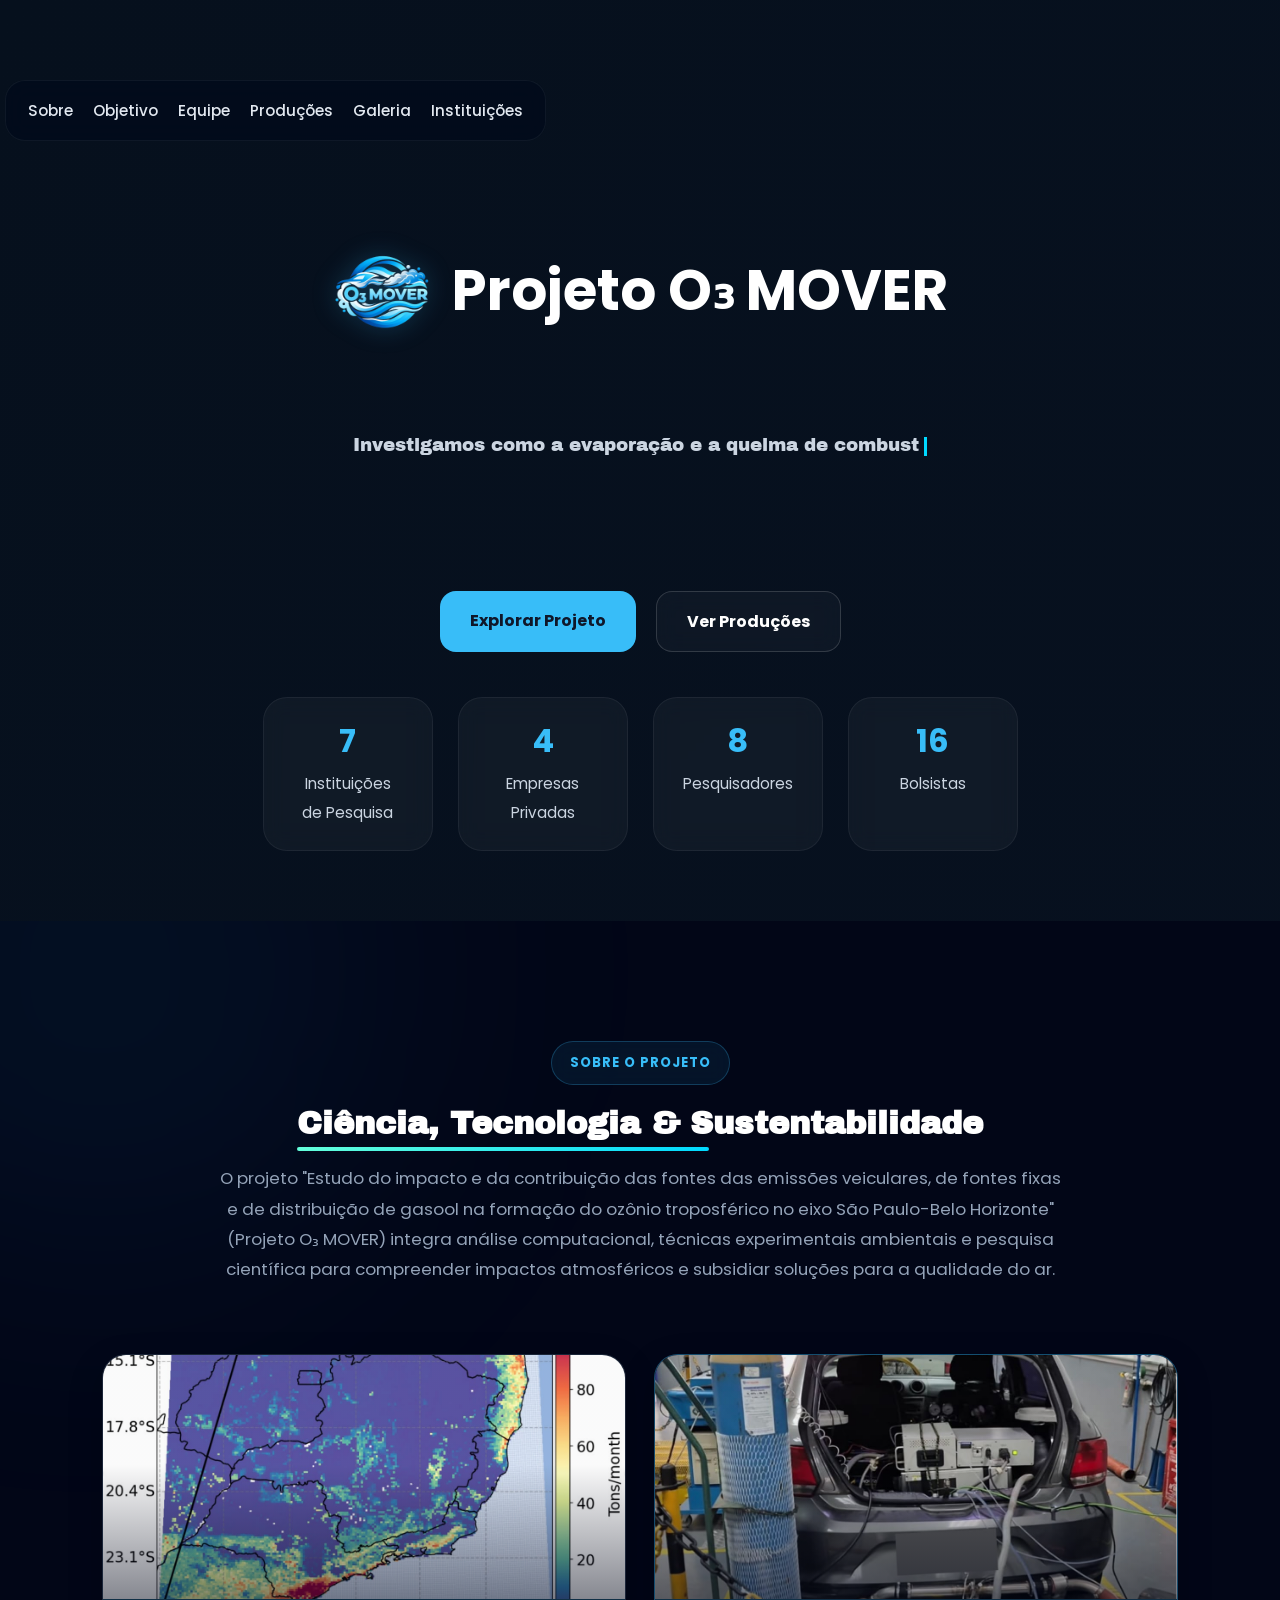
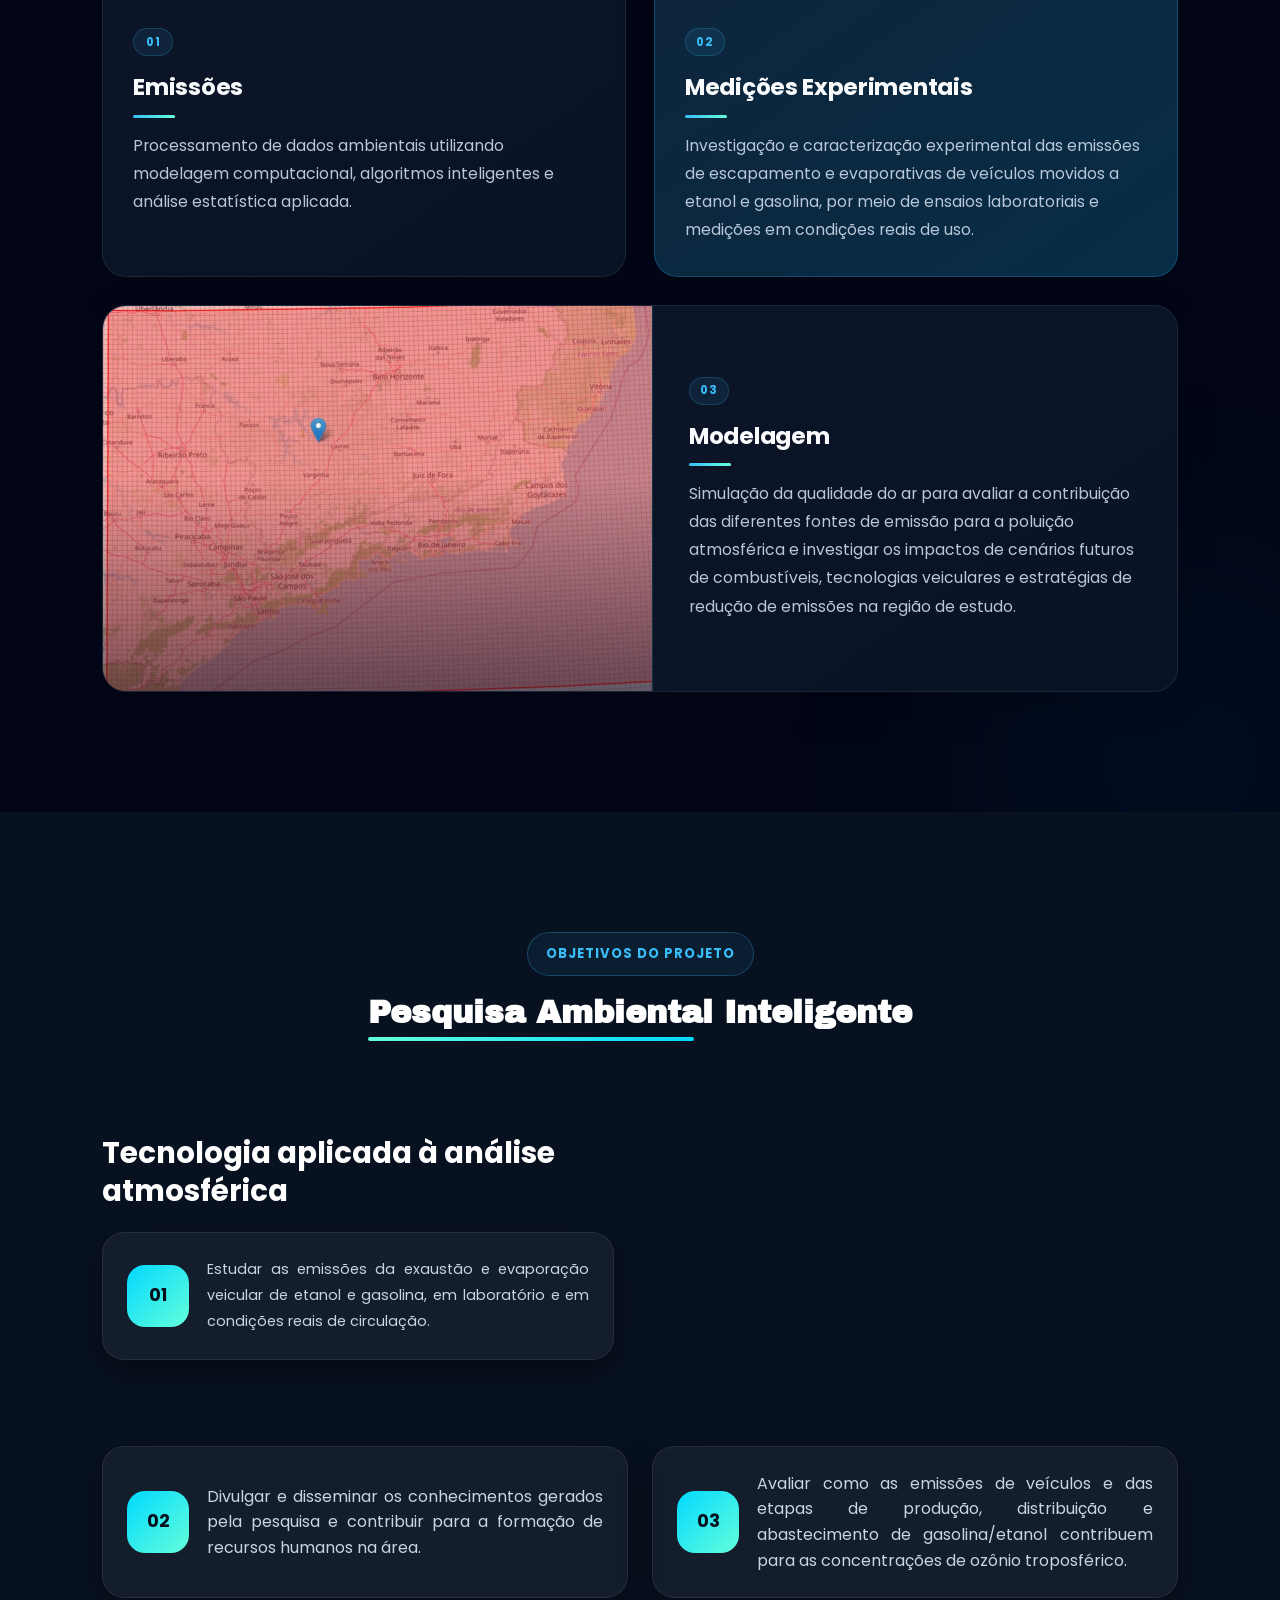
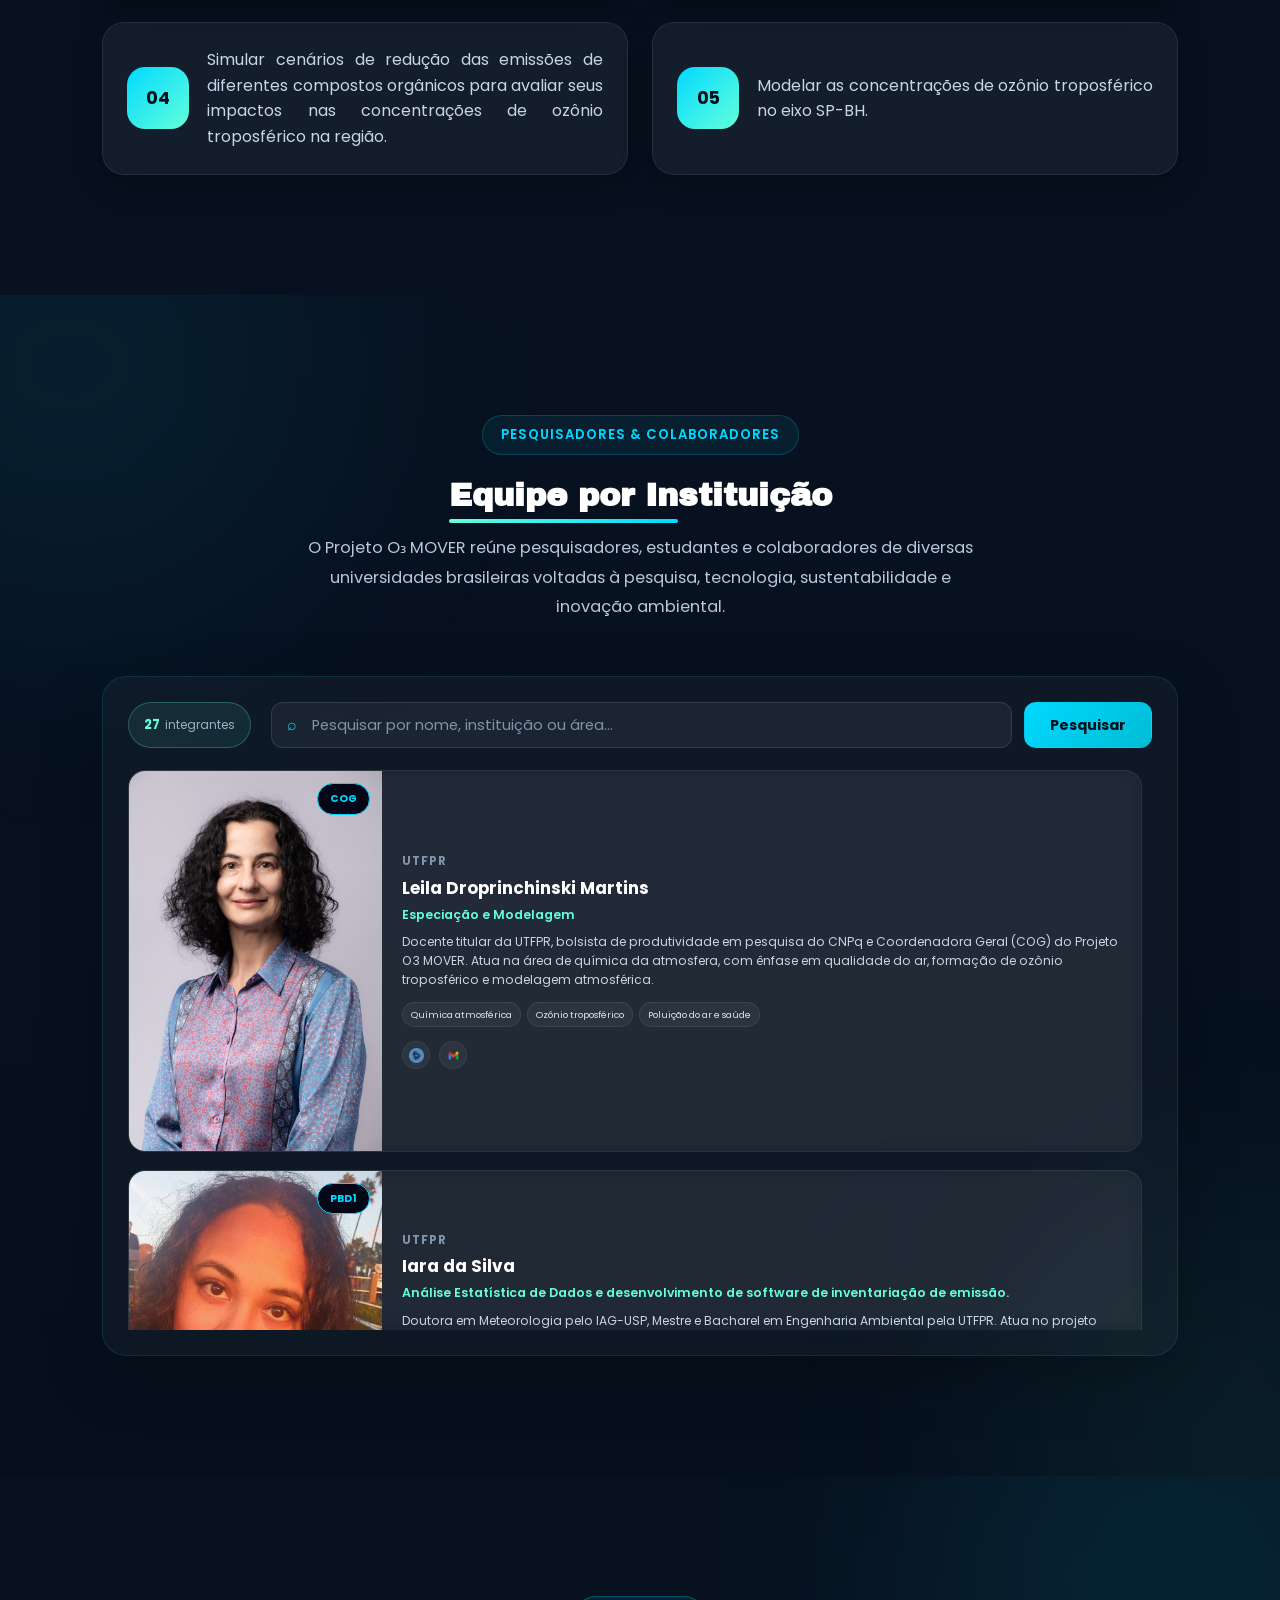
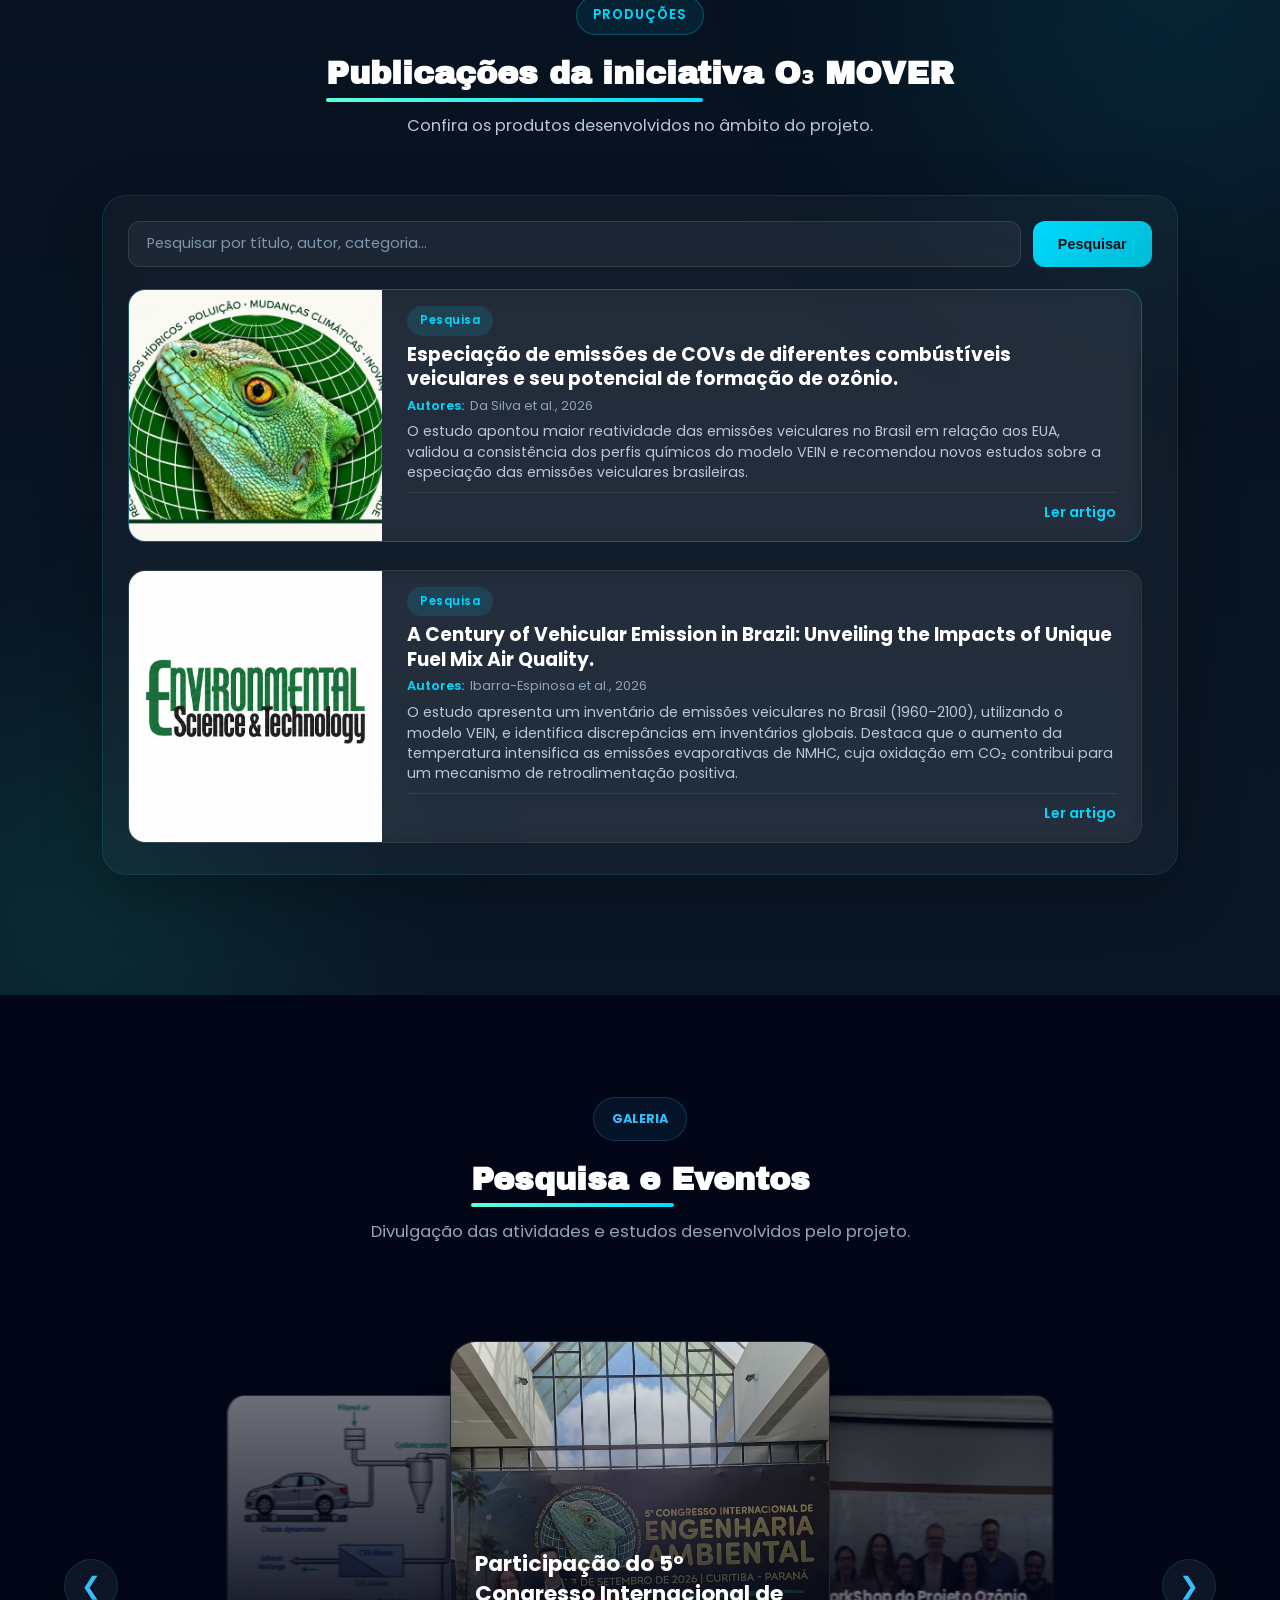
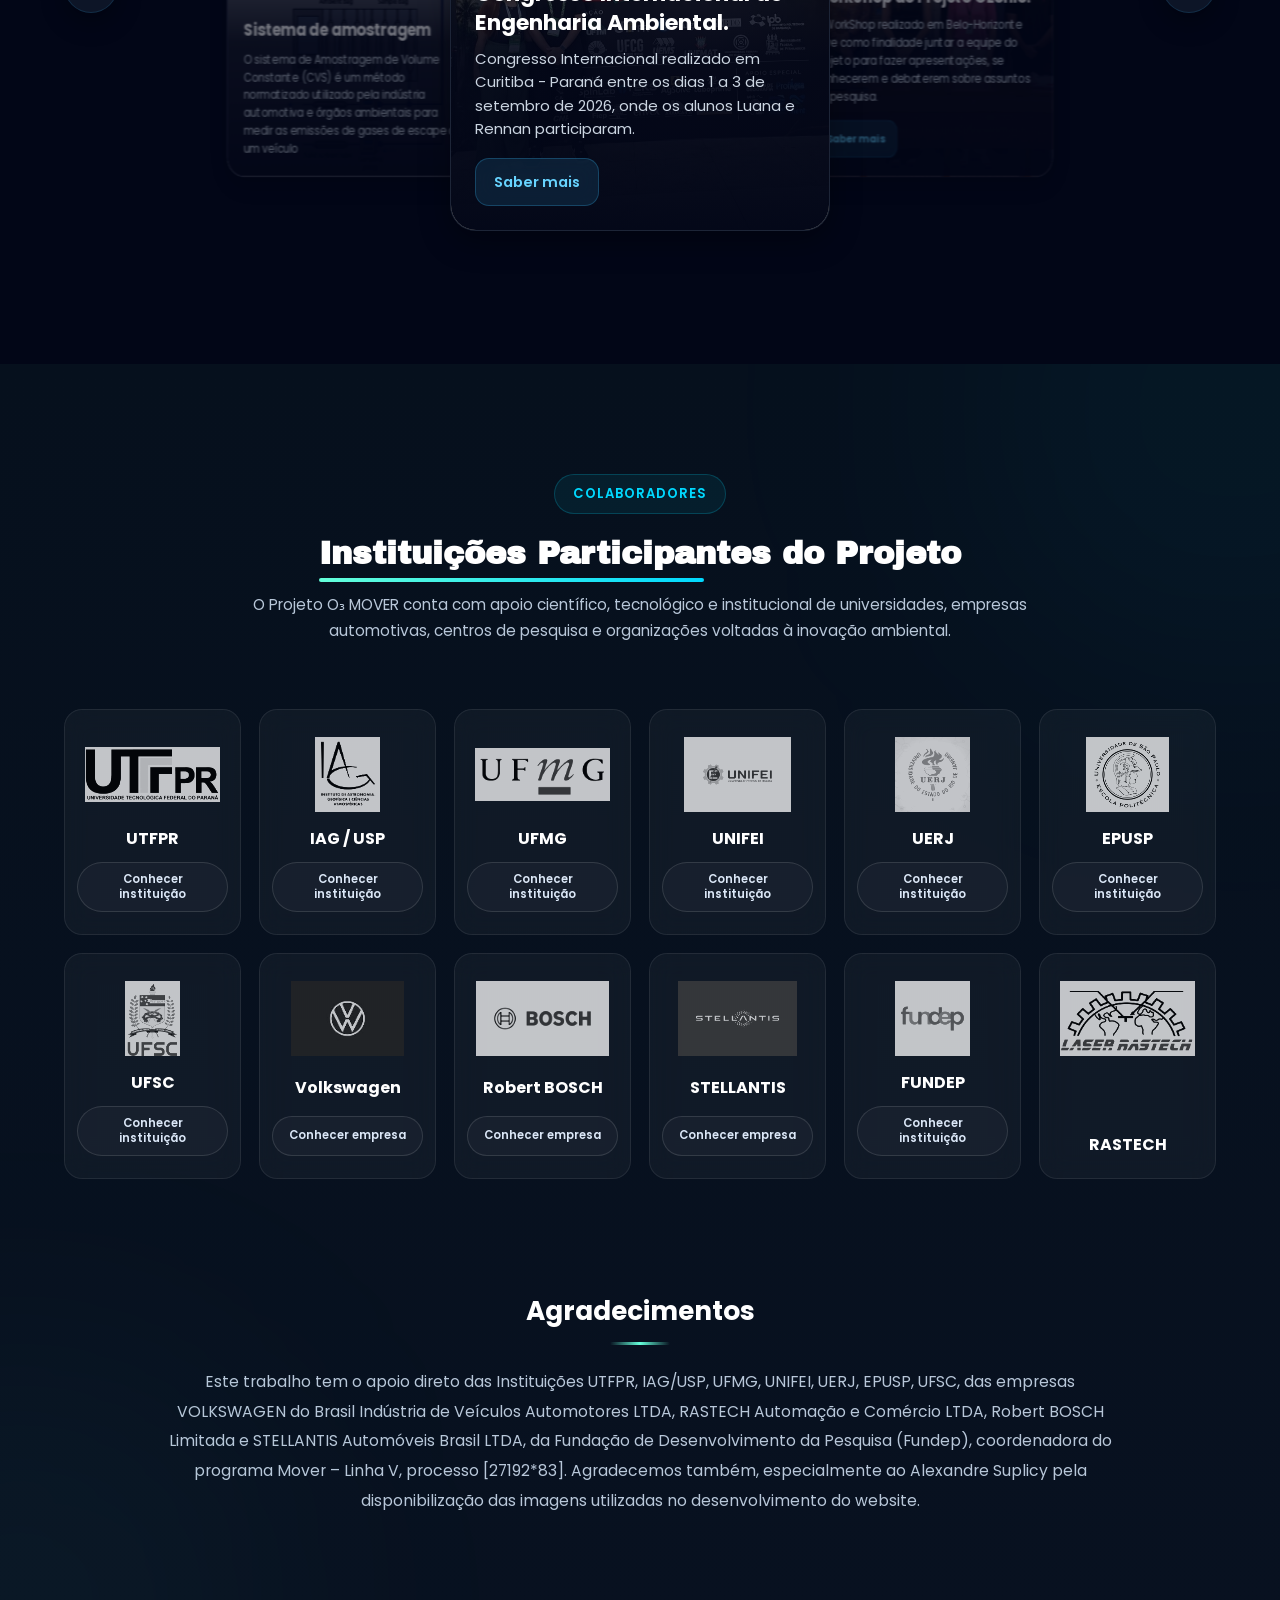
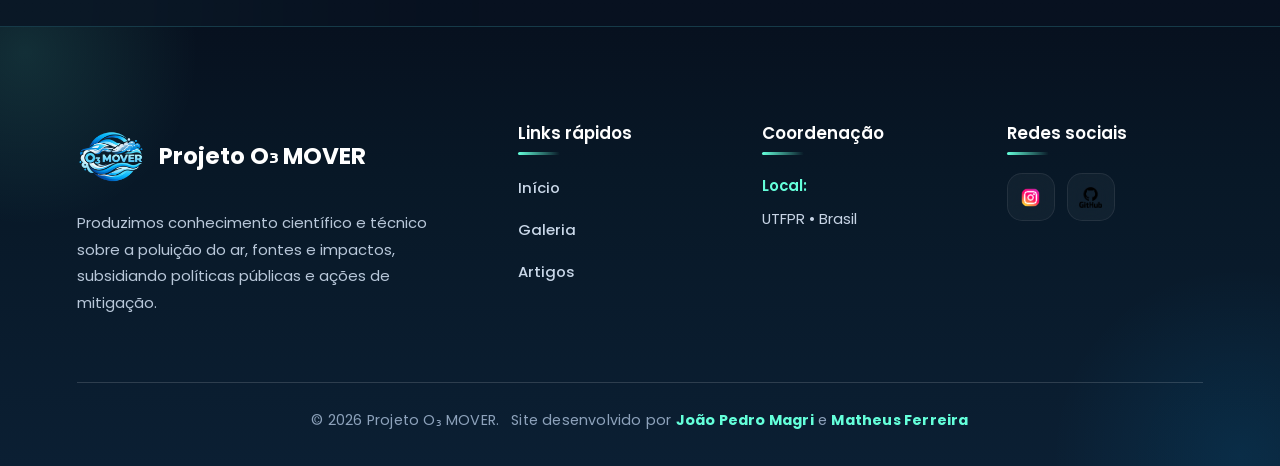
==== commit bc4682f9: "atualizando cache" ====
--- a/index.html
+++ b/index.html
@@ -26,8 +26,8 @@
         href="imgs/ logo_projeto-ozonio.png"
         type="image/x-icon">
 
-  <link rel="stylesheet" href="style.css?v=20261103-3">
-  <link rel="stylesheet" href="PROJETO.css?v=20261103-3">
+  <link rel="stylesheet" href="style.css?v=20261103-4">
+  <link rel="stylesheet" href="PROJETO.css?v=20261103-4">
 
   <!-- Fontes existentes -->
   <link href="https://fonts.googleapis.com/css2?family=Poppins:wght@300;400;600;700&display=swap"
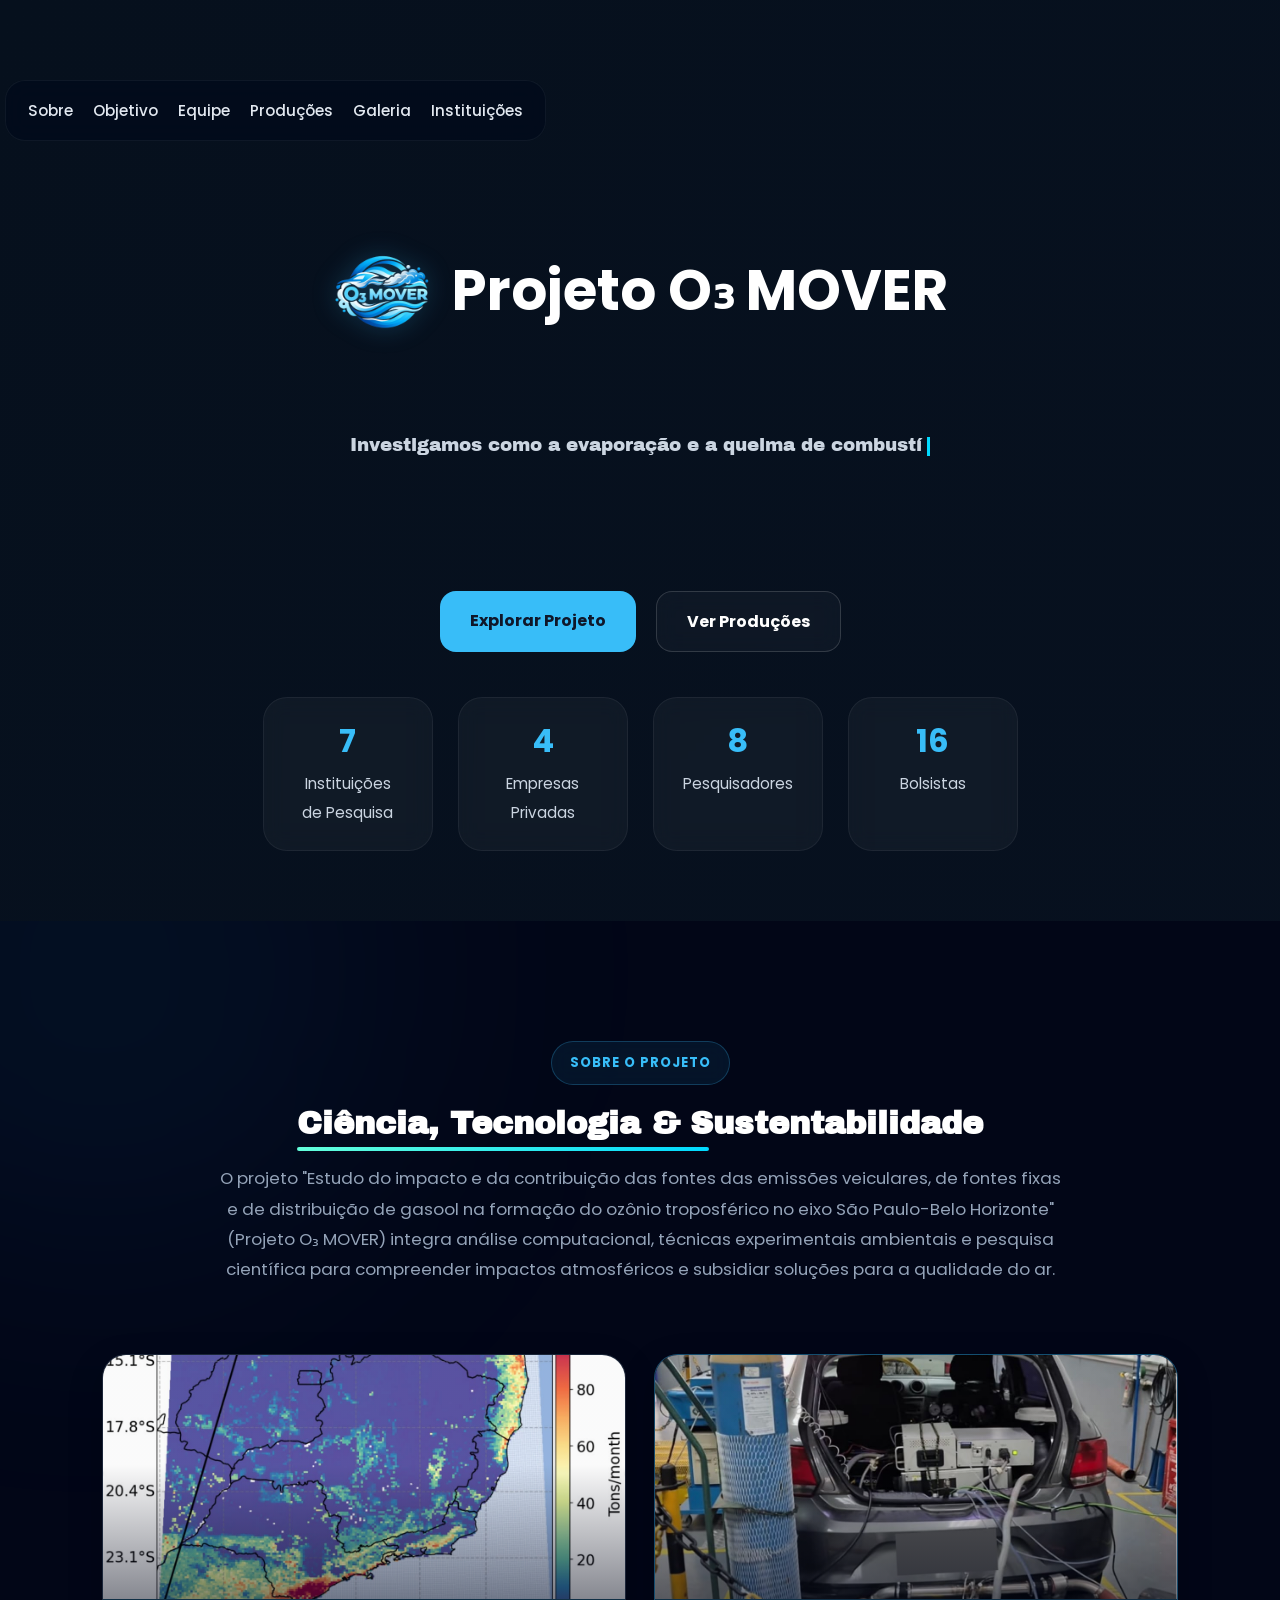
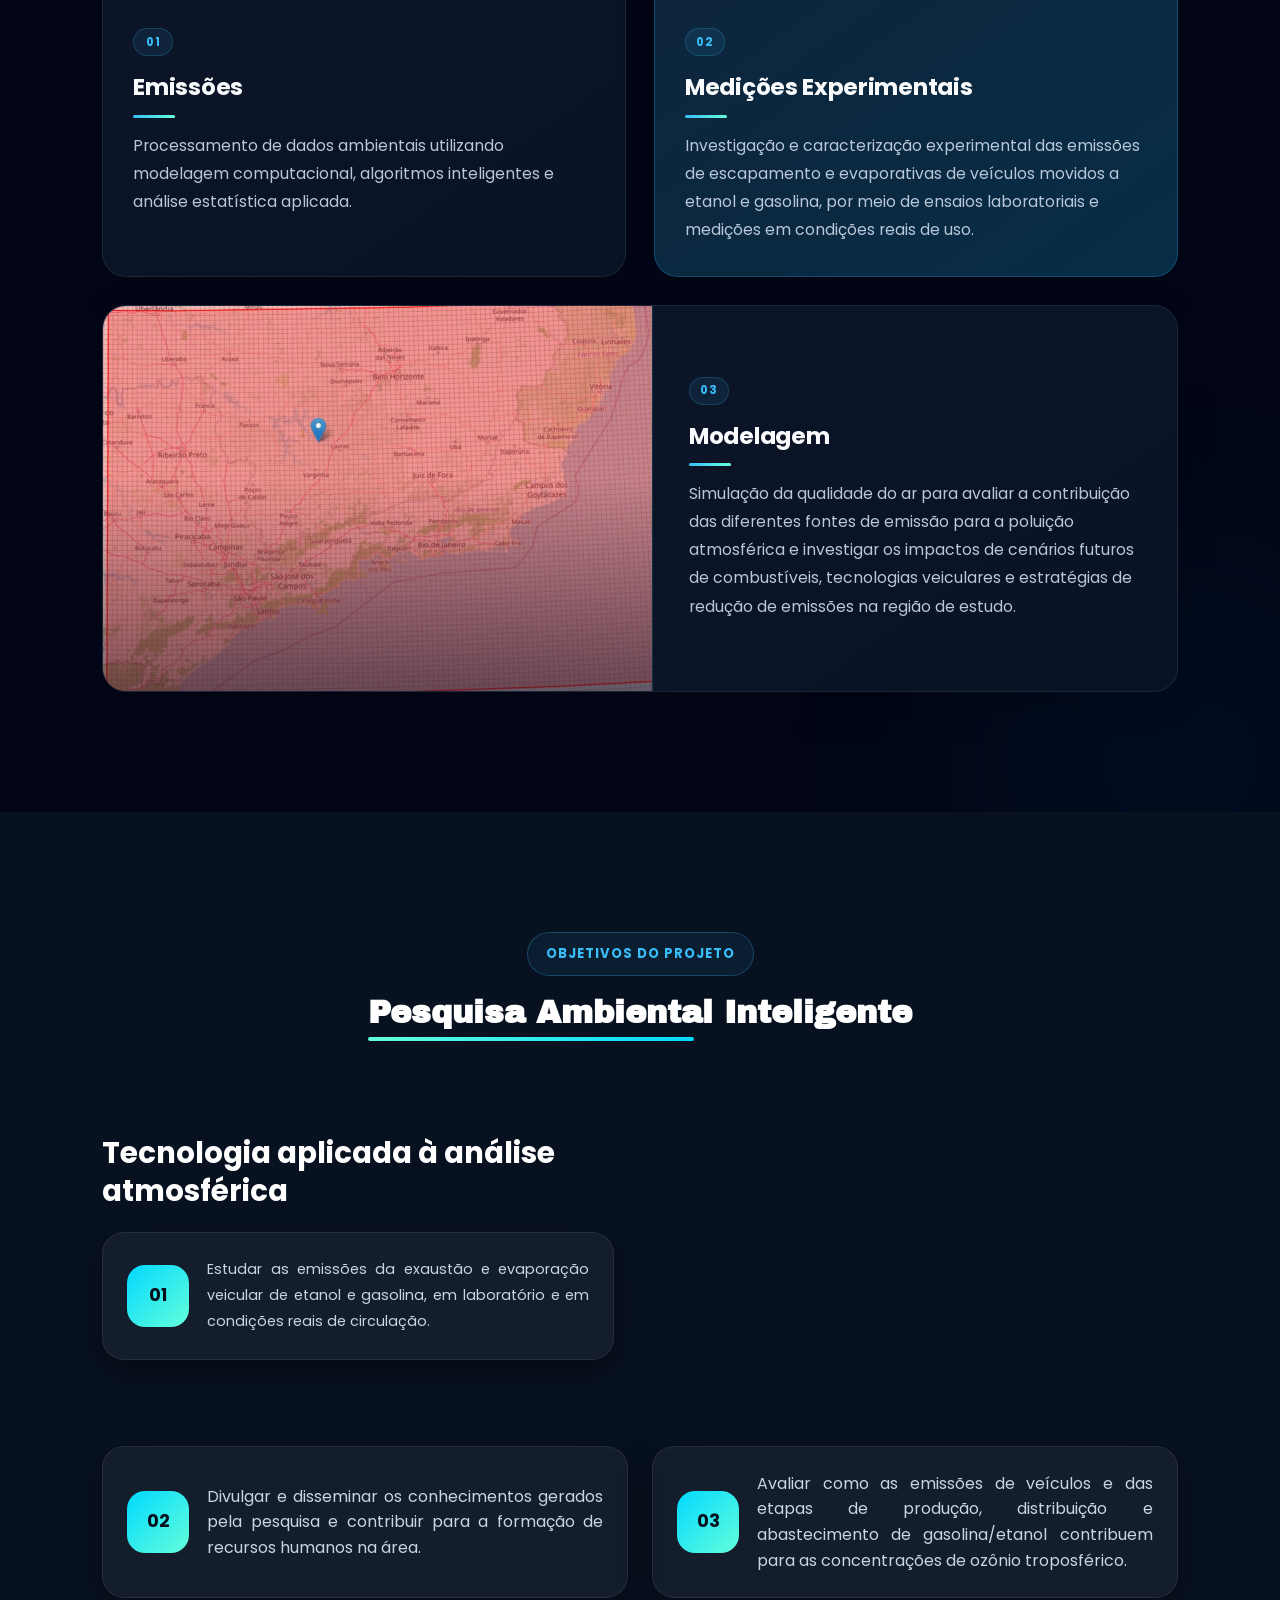
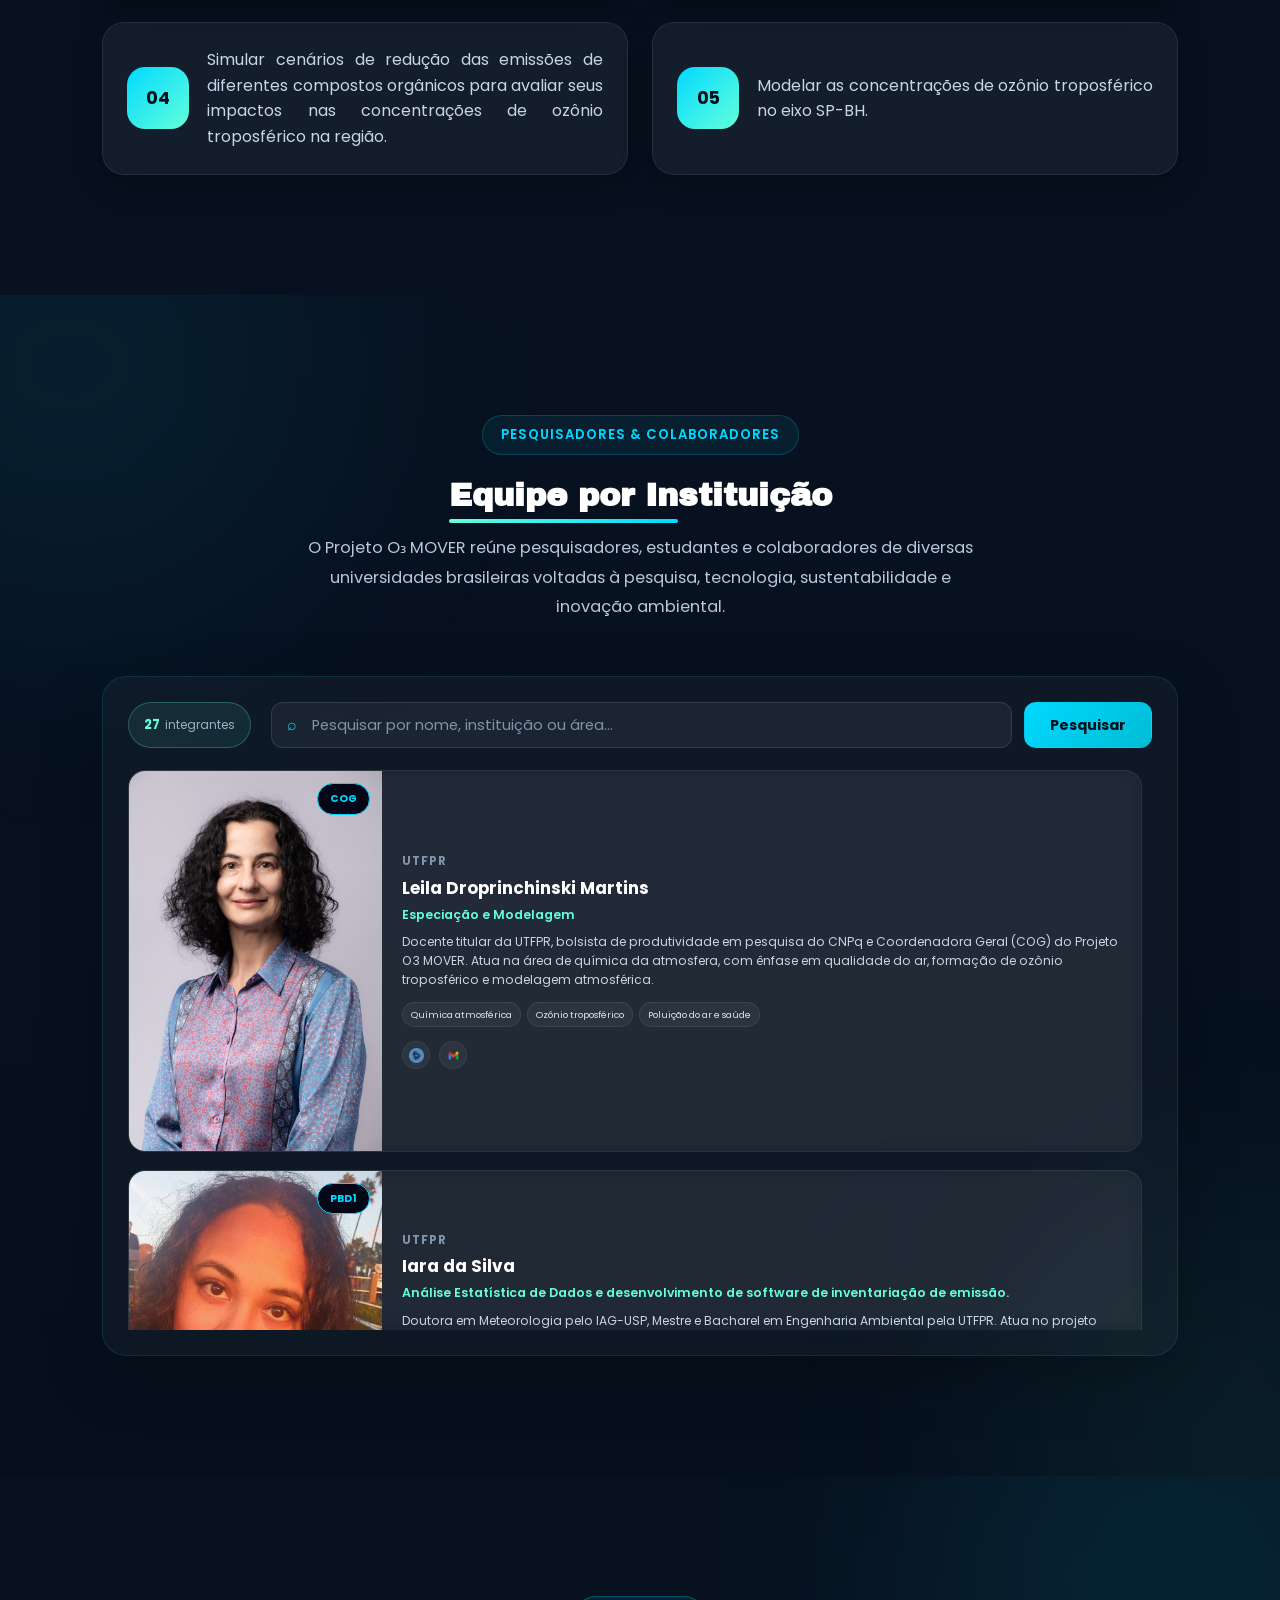
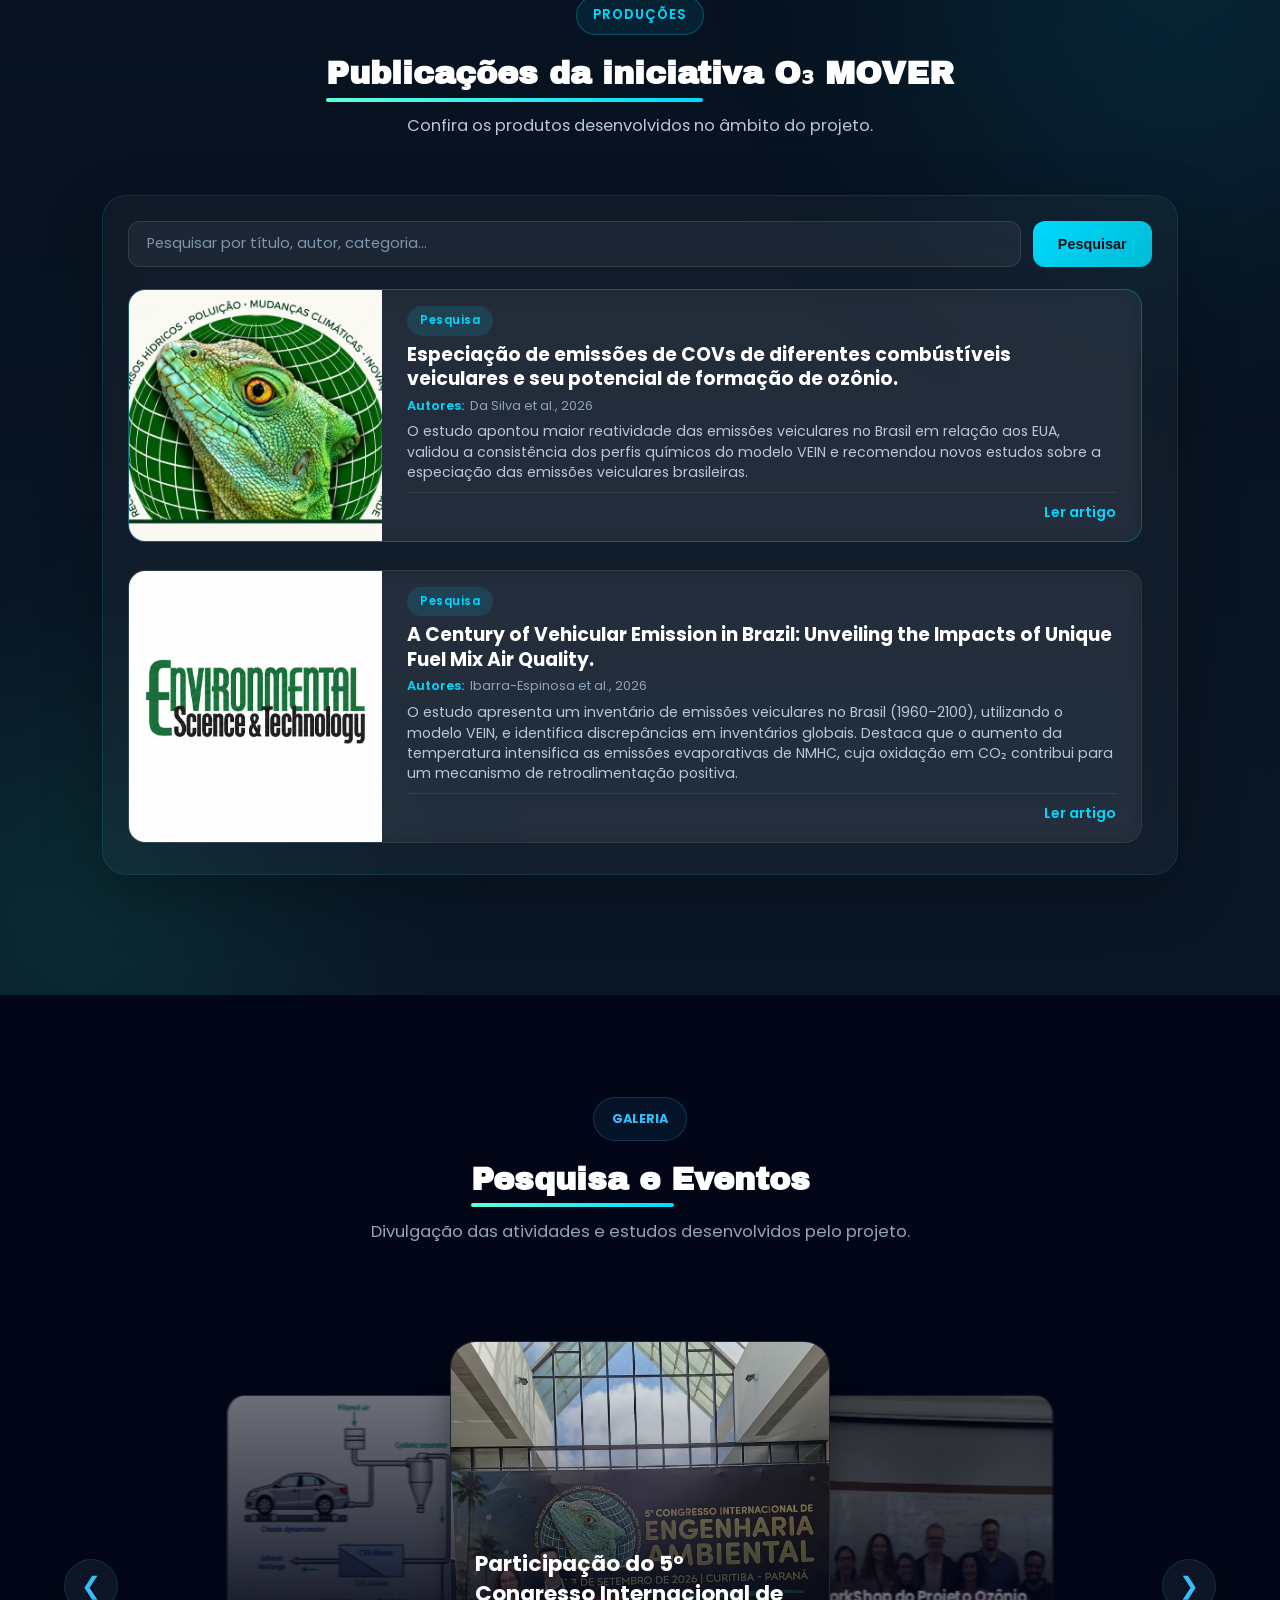
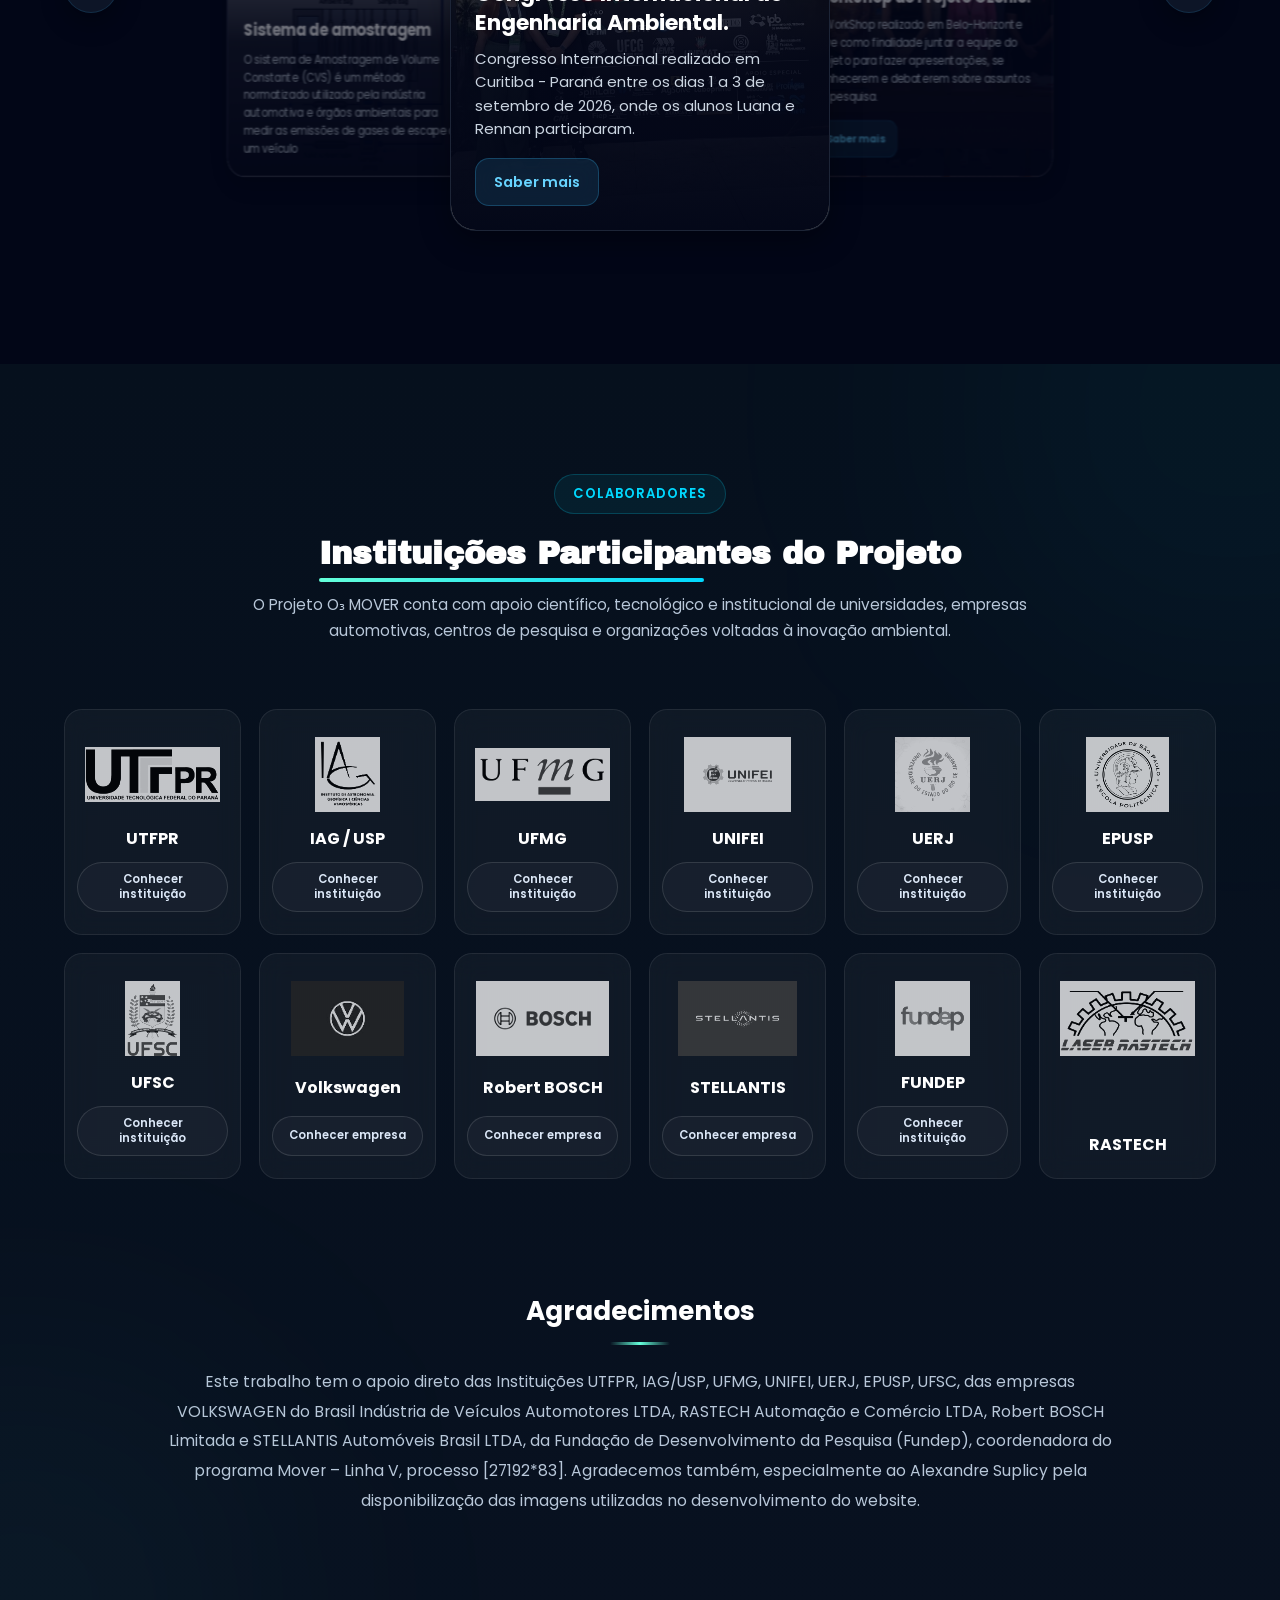
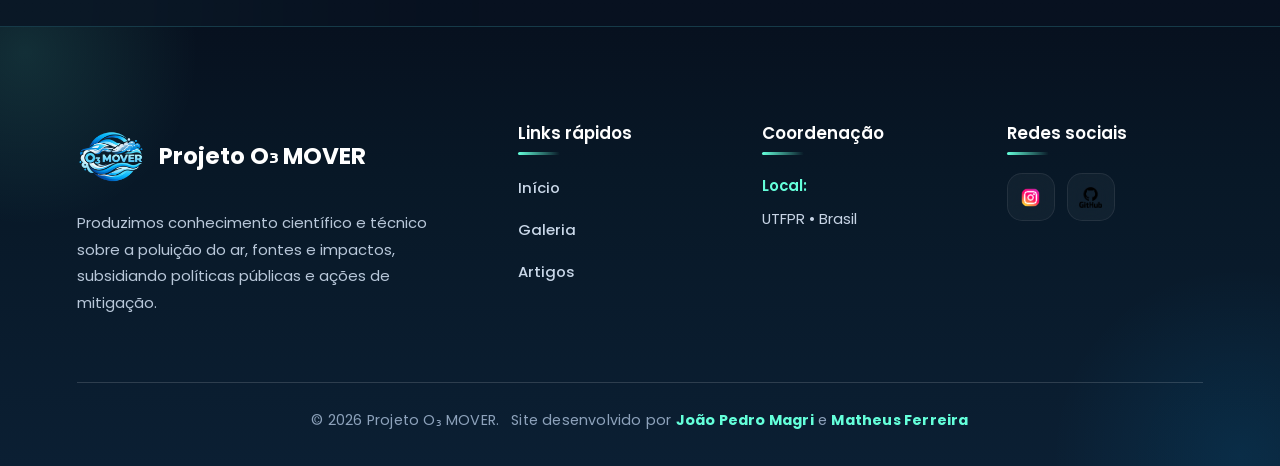
==== commit bc58dfdc: "atualizando" ====
--- a/index.html
+++ b/index.html
@@ -608,22 +608,26 @@
 
             <div class="integrante-contato">
 
+              <a href="https://jpmagri-07.github.io/meu-site/">
+                <img src="imgs/Jp.png" alt="Meu website">
+              </a>
+
+              <a href="https://github.com/Jpmagri-07">
+                <img src="imgs/github-logo.png" alt="GitHub">
+              </a>
+              
+              <a href="https://www.linkedin.com/in/jo%C3%A3o-pedro-magri-martins-303ba3326/">
+                <img src="imgs/linkedin_logo-removebg-preview.png" alt="Linkedin">
+              </a>
+
+              <a href="http://lattes.cnpq.br/5316339271739641">
+                <img src="imgs/logo-lattes.png" alt="Lattes">
+              </a>
+
               <a href="https://www.instagram.com/jpmagri_?stkn=aDRieWdpYWMzNDl1">
                 <img src="imgs/logo-insta.png" alt="Instagram">
               </a>
-
-              <a href="https://github.com/Jpmagri-07">
-                <img src="imgs/github-logo.png" alt="GitHub">
-              </a>
-
-              <a href="http://lattes.cnpq.br/5316339271739641">
-                <img src="imgs/logo-lattes.png" alt="Lattes">
-              </a>
-
-              <a href="https://www.linkedin.com/in/jo%C3%A3o-pedro-magri-martins-303ba3326/">
-                <img src="imgs/linkedin_logo-removebg-preview.png" alt="Linkedin">
-              </a>
-
+              
               <a href="mailto:jpmmagri@gmail.com">
                 <img src="imgs/email-logo-removebg-preview.png" alt="Email">
               </a>
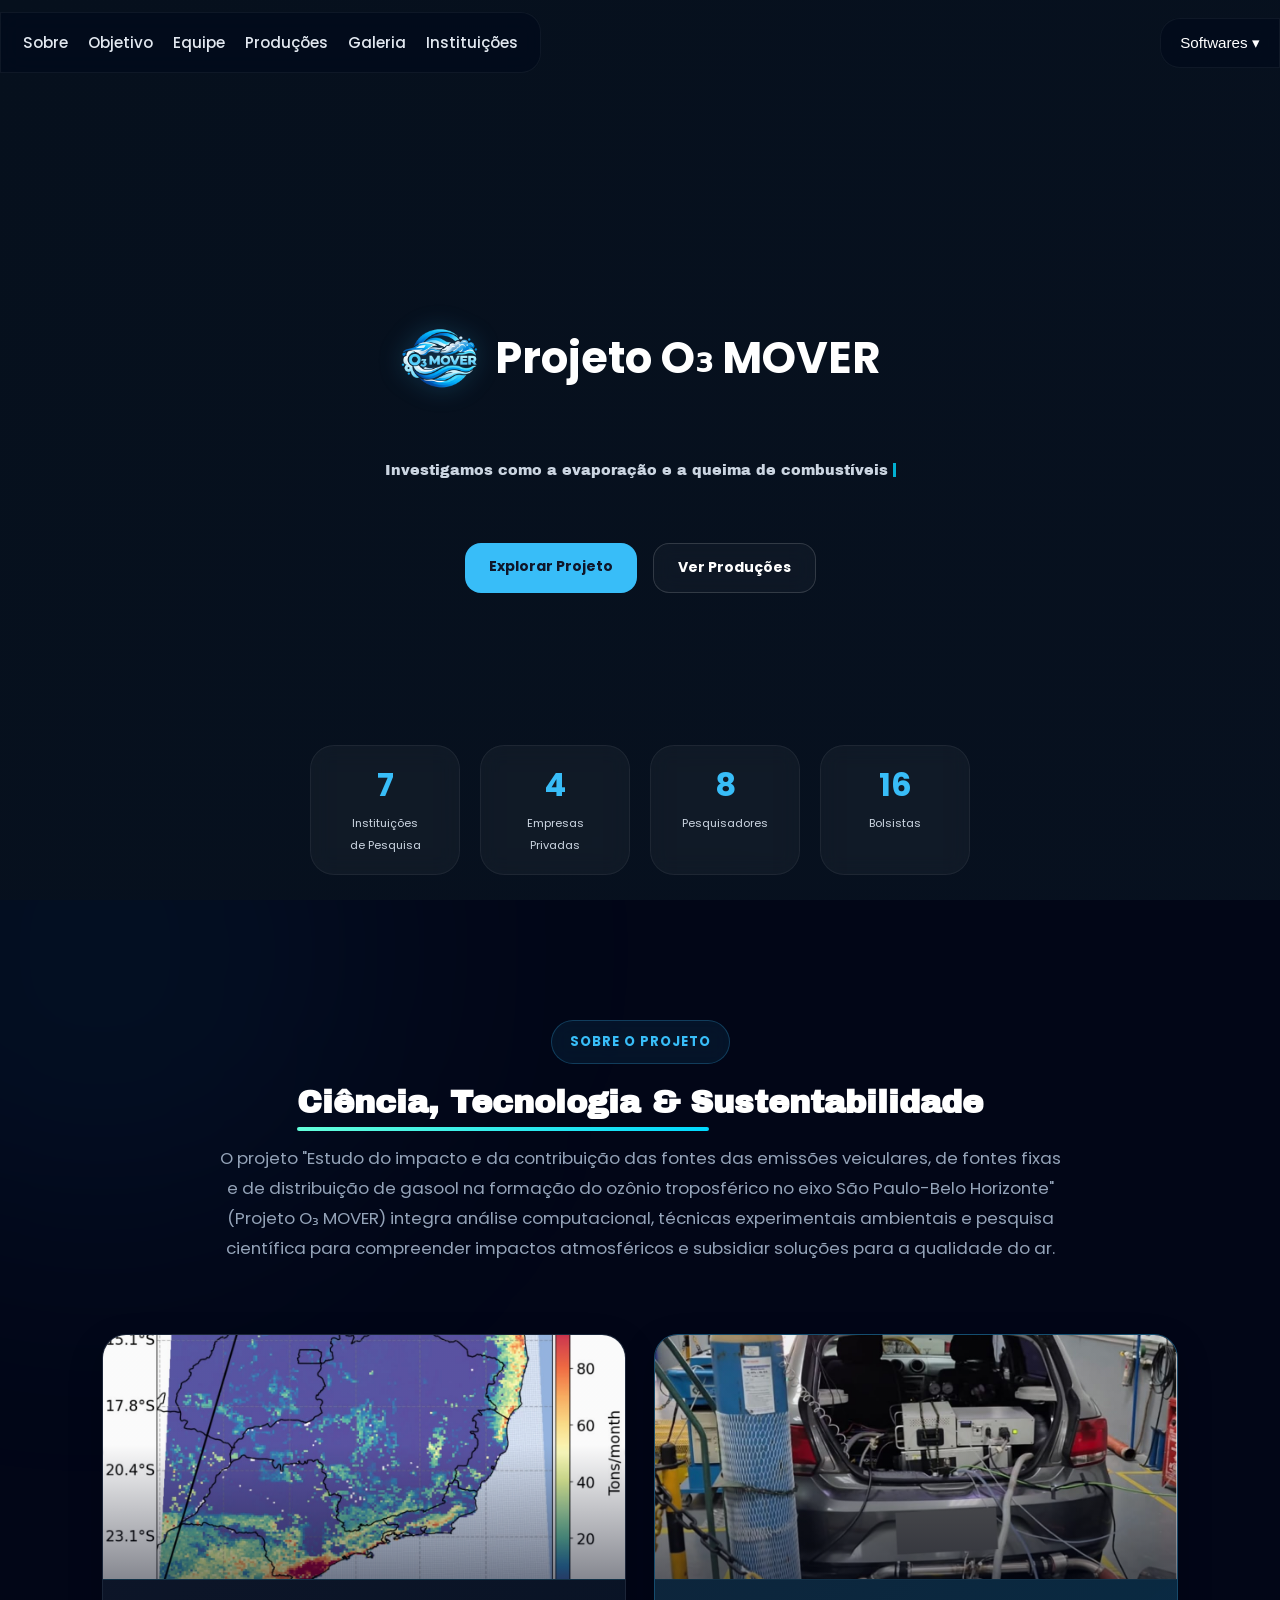
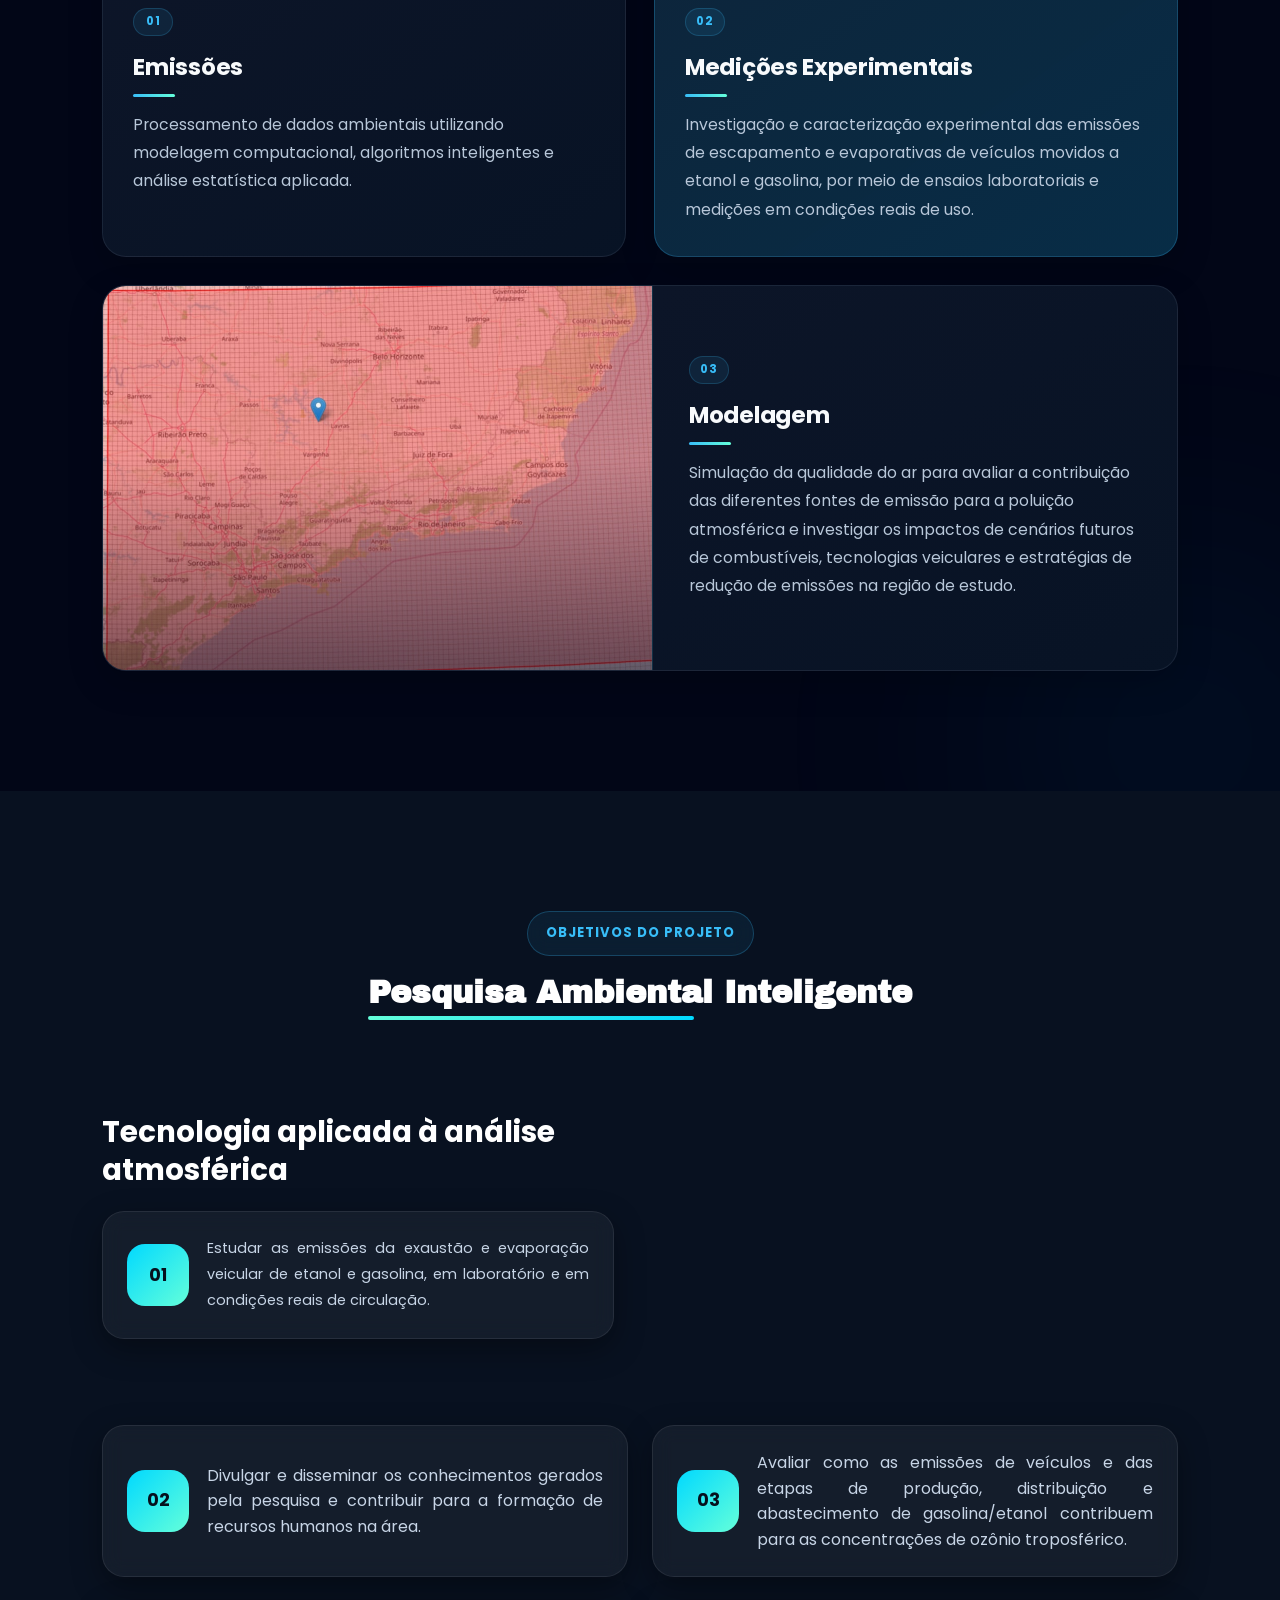
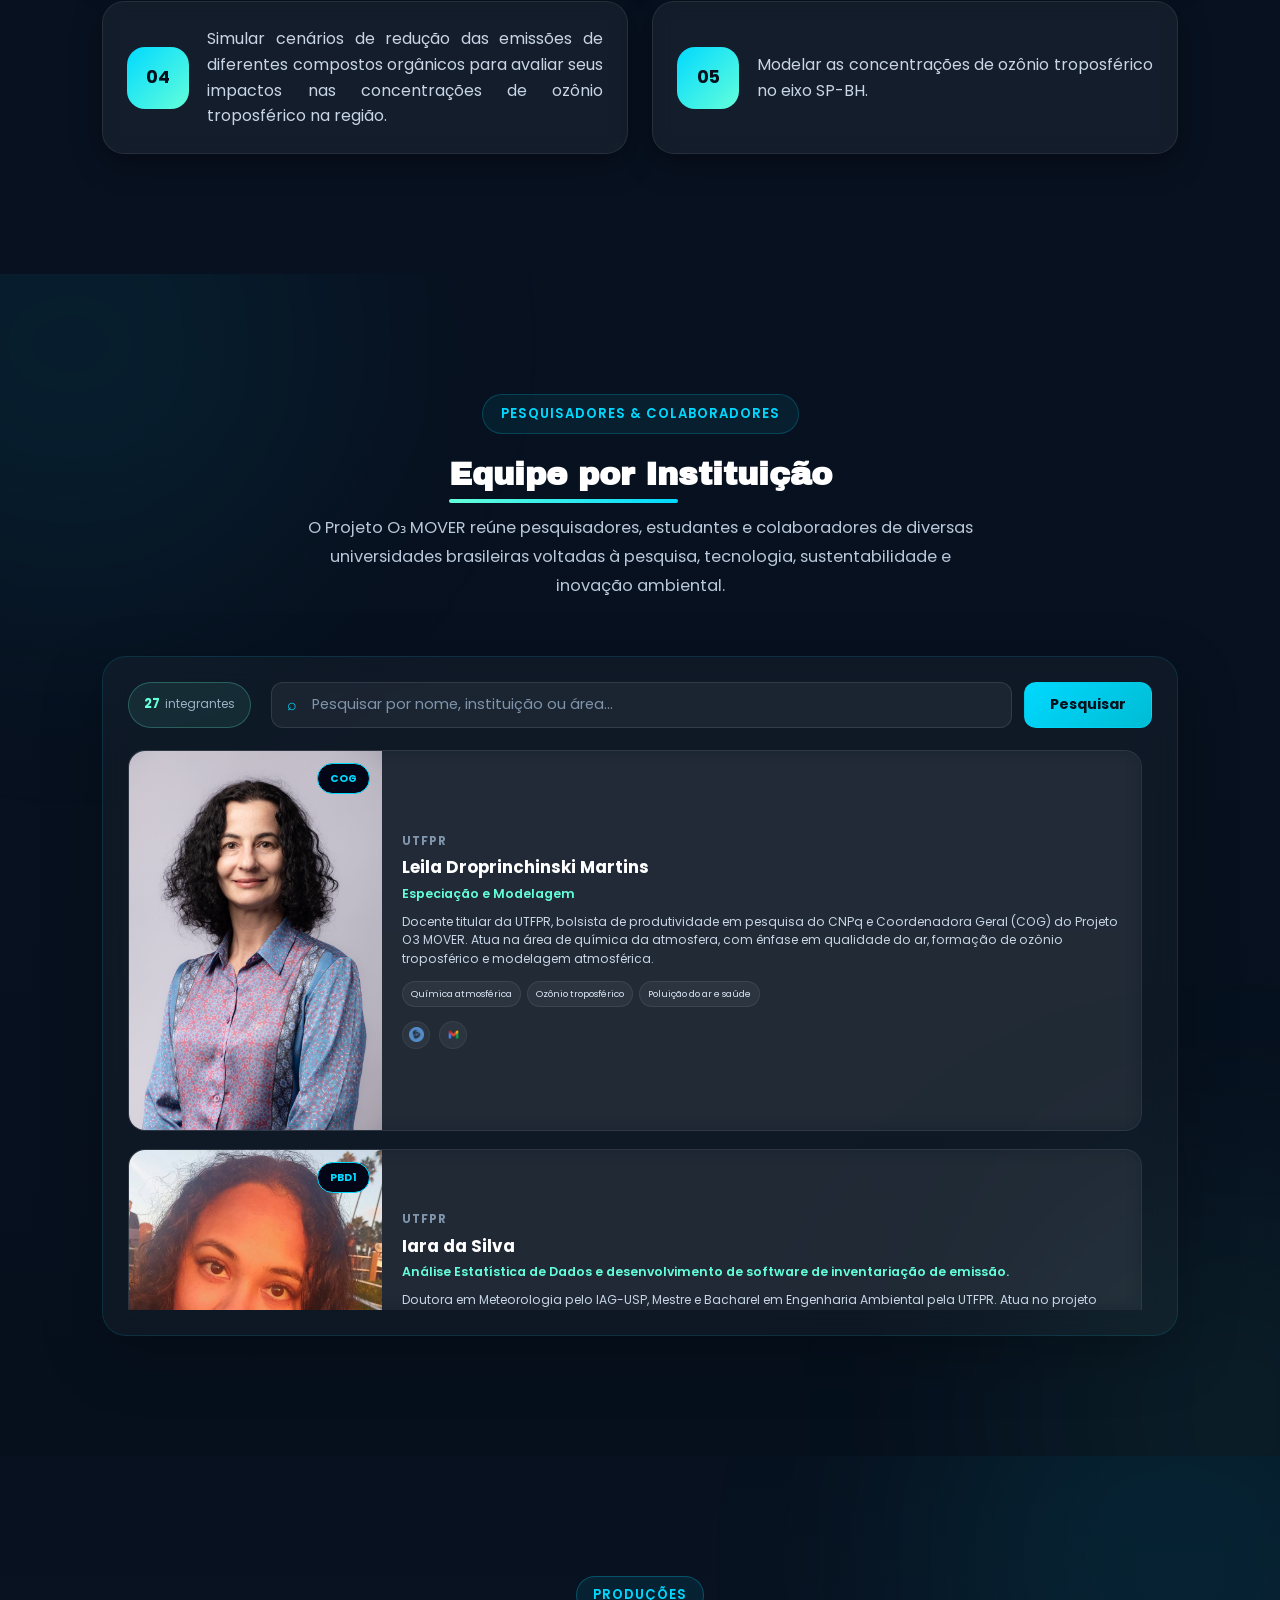
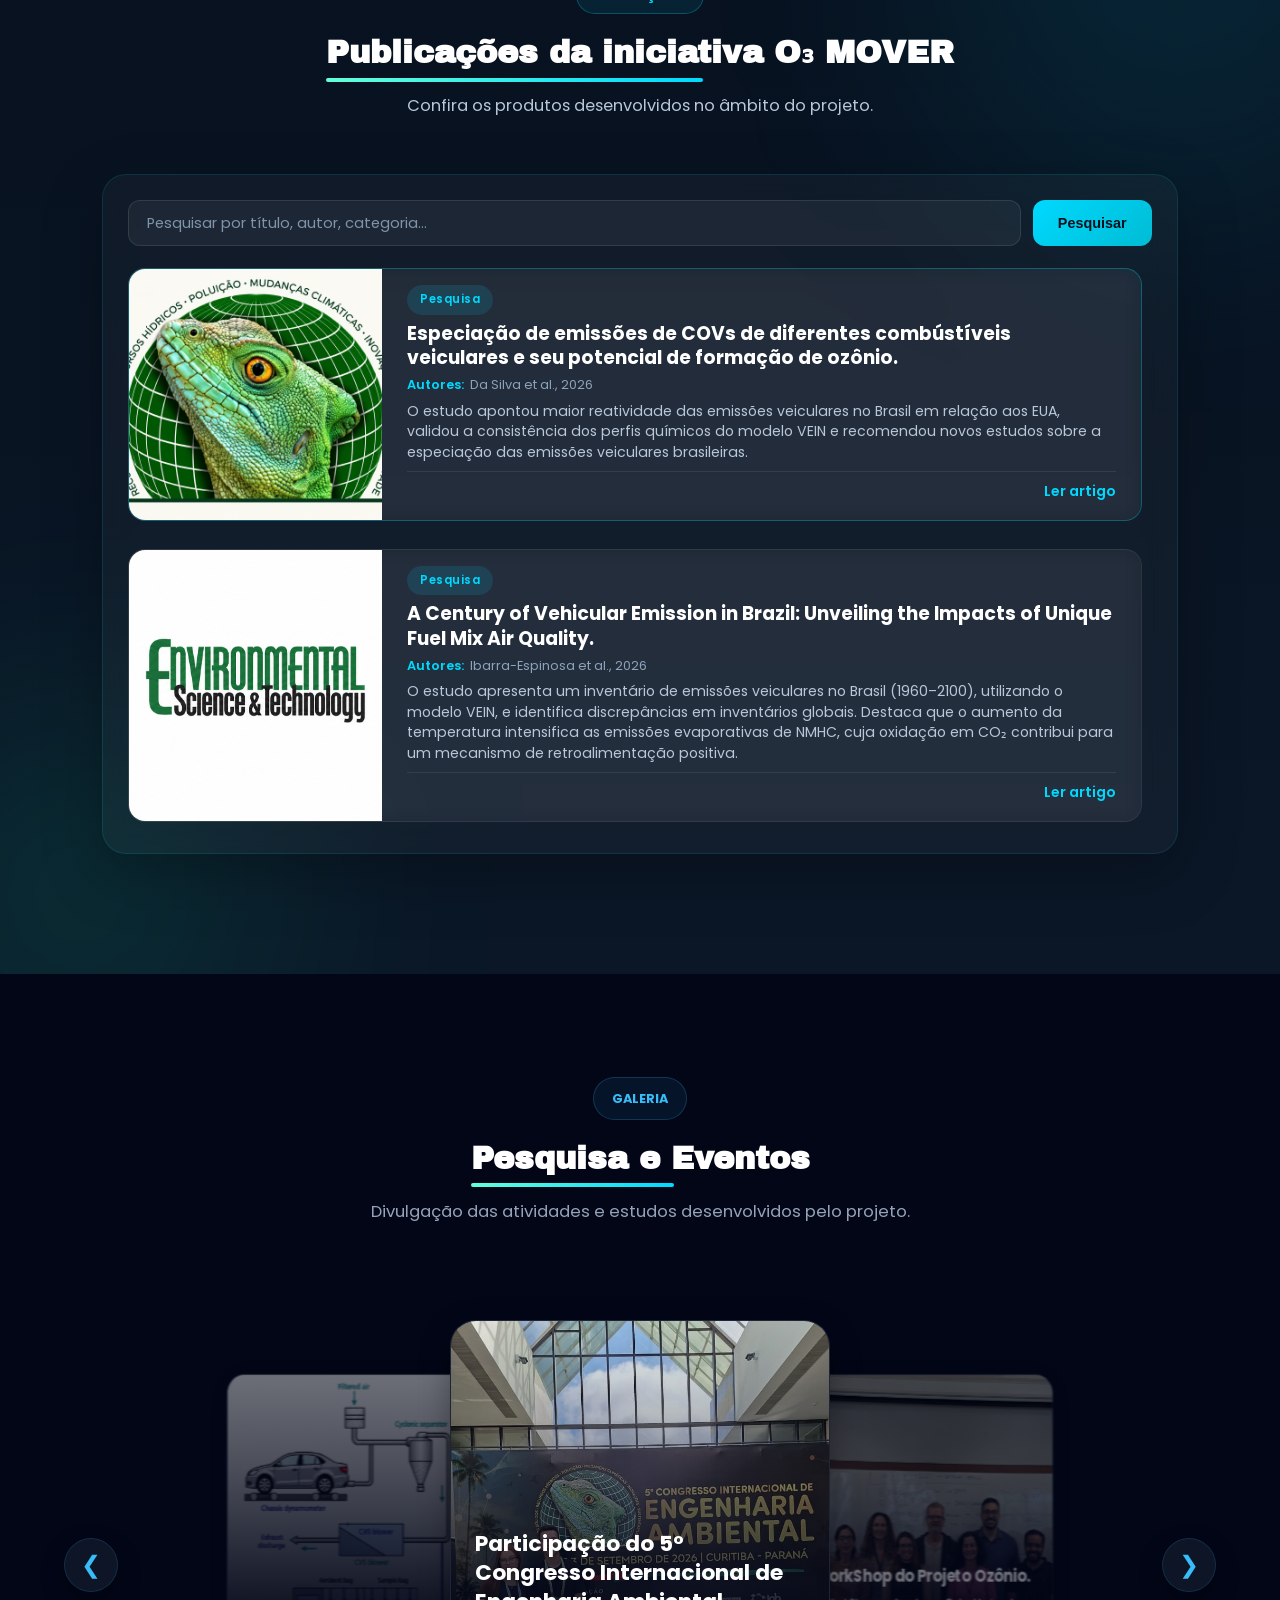
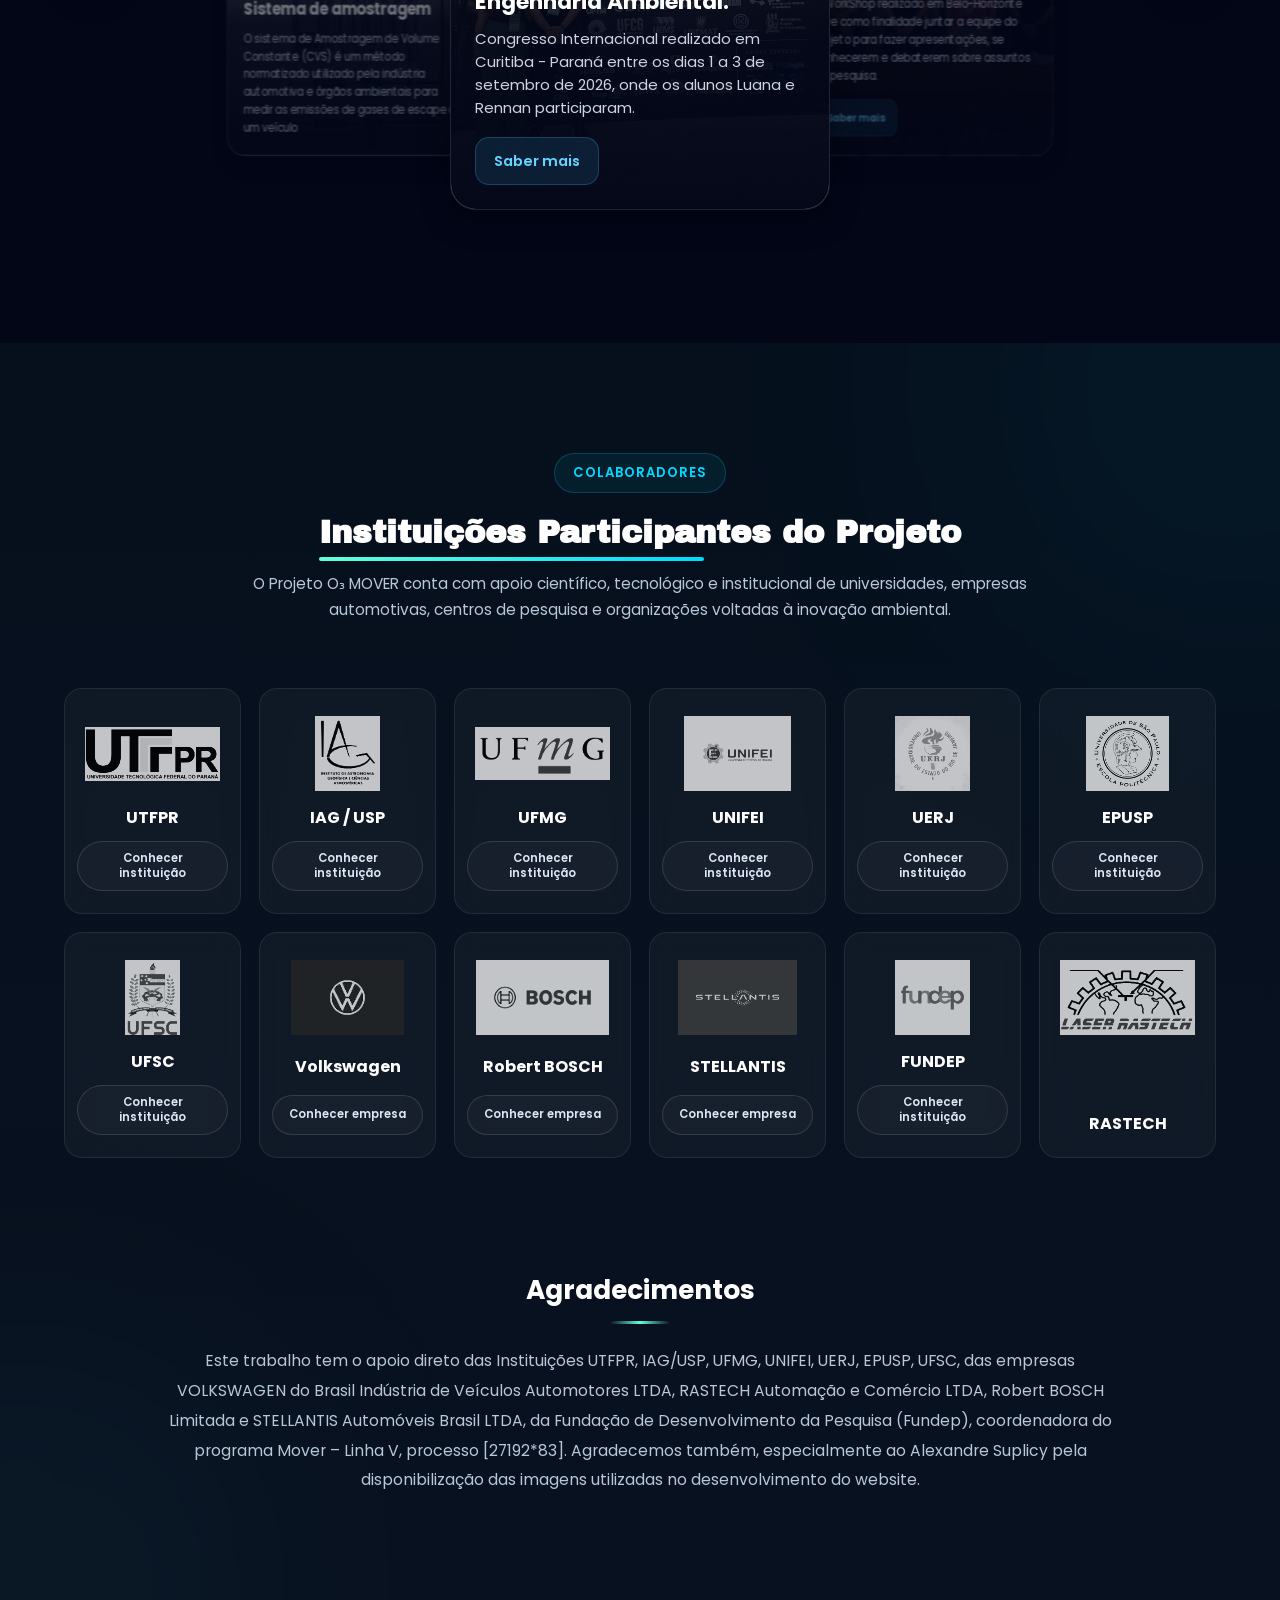
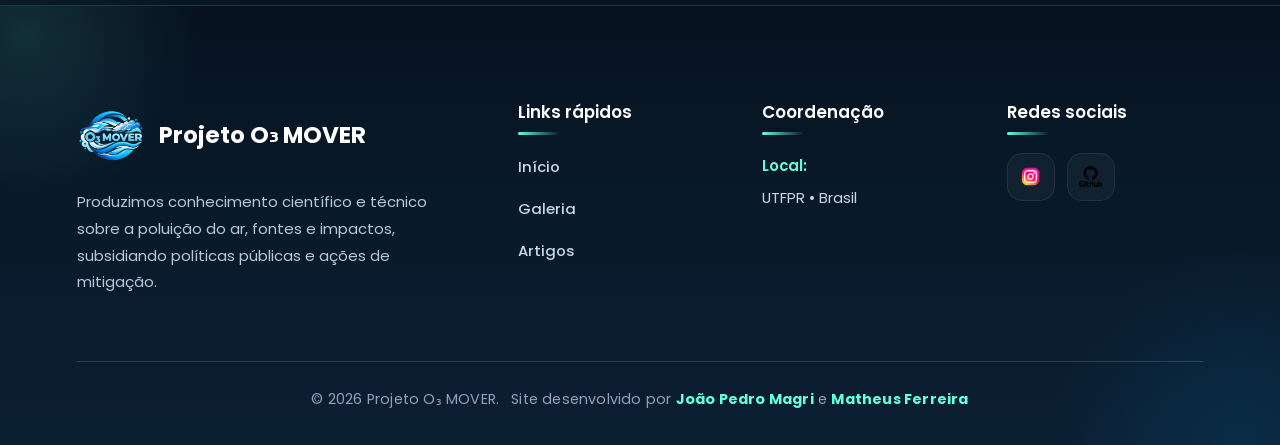
==== commit 2b60d53d: "atualizando pagina" ====
--- a/index.html
+++ b/index.html
@@ -78,7 +78,7 @@
 
     <!-- BOTÃO DE SOFTWARES -->
 
-<!--<div class="top-actions">
+<div class="top-actions">
 
         <div class="dropdown" id="dropdown-softwares">
 
@@ -106,7 +106,7 @@
 
         </div>
 
-    </div>-->
+    </div>
 
 </nav>
 
@@ -126,9 +126,7 @@
 
     </div>
 
-    <p class="typing-text">
-      Transformando dados ambientais em soluções para um futuro mais sustentável.
-    </p>
+    <p class="typing-text"><span class="typing-content"></span></p>
 
     <div class="hero-buttons">
 
@@ -3605,7 +3603,7 @@
 
 const elemento =
   document.querySelector(
-    ".typing-text"
+    ".typing-text .typing-content"
   );
 
 
@@ -3614,6 +3612,29 @@
 let letraIndex = 0;
 
 let apagando = false;
+
+// Mantém a última letra e o cursor juntos, inclusive nas quebras de linha.
+function atualizarDigitacao(texto) {
+  if (!elemento) return;
+  elemento.replaceChildren();
+  if (!texto) {
+    const cursor = document.createElement("span");
+    cursor.className = "typing-cursor";
+    cursor.setAttribute("aria-hidden", "true");
+    elemento.append(cursor);
+    return;
+  }
+  elemento.append(document.createTextNode(texto.slice(0, -1)));
+  const final = document.createElement("span");
+  final.className = "typing-final";
+  final.append(document.createTextNode(texto.slice(-1)));
+  const cursor = document.createElement("span");
+  cursor.className = "typing-cursor";
+  cursor.setAttribute("aria-hidden", "true");
+  final.append(cursor);
+  elemento.append(final);
+}
+
 
 
 function digitar() {
@@ -3627,11 +3648,7 @@
 
   if (!apagando) {
 
-    elemento.textContent =
-      fraseAtual.substring(
-        0,
-        letraIndex + 1
-      );
+    atualizarDigitacao(fraseAtual.substring(0, letraIndex + 1));
 
 
     letraIndex++;
@@ -3655,11 +3672,7 @@
 
   } else {
 
-    elemento.textContent =
-      fraseAtual.substring(
-        0,
-        letraIndex - 1
-      );
+    atualizarDigitacao(fraseAtual.substring(0, letraIndex - 1));
 
 
     letraIndex--;
--- a/style.css
+++ b/style.css
@@ -113,108 +113,6 @@
   color: #06101d;
   transform: translateY(-4px) scale(1.03);
   box-shadow: 0 10px 20px rgba(100,255,218,0.18);
-}
-
-/* HEADER — FUNDO COM VÍDEOS */
-
-header {
-  position: relative;
-  padding: 70px 20px;
-  text-align: center;
-  overflow: hidden;
-  background: #06101d;
-}
-
-/* CONTAINER DOS VÍDEOS */
-
-.hero-videos {
-  position: absolute;
-  inset: 0;
-  z-index: 0;
-  overflow: hidden;
-  pointer-events: none;
-}
-
-/* VÍDEOS */
-
-.hero-video {
-  position: absolute;
-  width: 100%;
-  height: 100%;
-  inset: 0;
-  object-fit: cover;
-  opacity: 0;
-  visibility: hidden;
-}
-
-/* VÍDEO ATIVO */
-
-.hero-video.ativo {
-  opacity: 1;
-  visibility: visible;
-}
-
-/* OVERLAY DO FUNDO */
-
-header::before {
-  content: "";
-  position: absolute;
-  inset: 0;
-  background: linear-gradient( 135deg, rgba(6,16,29,0.20), rgba(8,17,32,0.65) );
-  z-index: 1;
-  pointer-events: none;
-}
-
-/* CONTEÚDO ACIMA DOS VÍDEOS */
-
-header > *:not(.hero-videos) {
-  position: relative;
-  z-index: 2;
-}
-
-/* TYPING TEXT */
-
-.typing-text {
-  display: block;
-  width: 100%;
-  max-width: 900px;
-  margin: 25px auto 0;
-  padding: 0 10px;
-  font-size: 1rem;
-  font-family: "Archivo Black",sans-serif;
-  color: white;
-  line-height: 1.6;
-  text-align: center;
-  white-space: normal;
-  overflow: visible;
-  border-right: none;
-}
-
-.typing-text::after {
-  content: "";
-  display: inline-block;
-  width: 3px;
-  height: 1em;
-  margin-left: 5px;
-  vertical-align: middle;
-  background: var(--color-blue);
-  animation: cursor 0.7s infinite;
-}
-
-/* CURSOR */
-
-@keyframes cursor {
-  0% {
-    border-color: transparent;
-  }
-
-  50% {
-    border-color: var(--color-blue);
-  }
-
-  100% {
-    border-color: transparent;
-  }
 }
 
 /* CARD PADRÃO */
--- a/PROJETO.css
+++ b/PROJETO.css
@@ -1,3 +1,121 @@
+/* ESTILOS DO HERO TRANSFERIDOS DO STYLE.CSS */
+/* HEADER — FUNDO COM VÍDEOS */
+
+header {
+  position: relative;
+  padding: 70px 20px;
+  text-align: center;
+  overflow: hidden;
+  background: #06101d;
+}
+
+/* CONTAINER DOS VÍDEOS */
+
+.hero-videos {
+  position: absolute;
+  inset: 0;
+  z-index: 0;
+  overflow: hidden;
+  pointer-events: none;
+}
+
+/* VÍDEOS */
+
+.hero-video {
+  position: absolute;
+  width: 100%;
+  height: 100%;
+  inset: 0;
+  object-fit: cover;
+  opacity: 0;
+  visibility: hidden;
+}
+
+/* VÍDEO ATIVO */
+
+.hero-video.ativo {
+  opacity: 1;
+  visibility: visible;
+}
+
+/* OVERLAY DO FUNDO */
+
+header::before {
+  content: "";
+  position: absolute;
+  inset: 0;
+  background: linear-gradient( 135deg, rgba(6,16,29,0.20), rgba(8,17,32,0.65) );
+  z-index: 1;
+  pointer-events: none;
+}
+
+/* CONTEÚDO ACIMA DOS VÍDEOS */
+
+header > *:not(.hero-videos) {
+  position: relative;
+  z-index: 2;
+}
+
+/* TYPING TEXT */
+
+.typing-text {
+  display: block;
+  width: 100%;
+  max-width: 900px;
+  margin: 25px auto 0;
+  padding: 0 10px;
+  font-size: 1rem;
+  font-family: "Archivo Black",sans-serif;
+  color: white;
+  line-height: 1.6;
+  text-align: center;
+  white-space: normal;
+  overflow: visible;
+  border-right: none;
+}
+
+.typing-text::after {
+  content: none;
+}
+
+.typing-text .typing-content {
+  display: inline;
+}
+
+.typing-text .typing-final {
+  white-space: nowrap;
+}
+
+
+.typing-text .typing-cursor {
+    display: inline-block;
+    width: 3px;
+    height: 1em;
+    margin-left: 5px;
+    vertical-align: -0.15em;
+    background: #4BAFC7;
+    opacity: 0.8;
+    box-shadow: none !important;
+    filter: none !important;
+    text-shadow: none !important;
+    animation: piscar-cursor 0.7s infinite;
+}
+
+/* CURSOR */
+
+
+@keyframes piscar-cursor {
+    0%, 100% {
+        opacity: 0;
+    }
+
+    50% {
+        opacity: 0.8;
+    }
+}
+
+
+
 h2 {
   font-size: 2rem !important;
 }
@@ -3962,3 +4080,183 @@
     border-radius: 12px;
   }
 }
+
+/* HERO RESPONSIVO - DESKTOP */
+@media (min-width: 1024px) {
+
+    .hero {
+        min-height: 100svh;
+        height: auto;
+        padding: 75px 0 15px;
+        display: flex;
+        flex-direction: column;
+        justify-content: center;
+        overflow: hidden;
+    }
+
+    /* NAVEGAÇÃO */
+    .hero .navbar {
+        position: absolute;
+        top: 12px;
+        left: 0;
+        right: 0;
+        width: 100%;
+        max-width: none;
+        margin: 0;
+        padding: 0;
+        transform: none;
+        display: flex;
+        align-items: center;
+        justify-content: space-between;
+        z-index: 100;
+    }
+
+    .hero .nav-links {
+        position: static;
+        margin: 0;
+        border-radius: 0 20px 20px 0;
+    }
+
+    .hero .top-actions {
+        position: static;
+        margin: 0 0 0 auto;
+    }
+
+    .hero .software-link {
+        border-radius: 20px 0 0 20px;
+    }
+
+    /* CONTEÚDO PRINCIPAL */
+    .hero .hero-container {
+        position: relative;
+        width: 100%;
+        max-width: 1100px;
+        min-height: calc(100svh - 90px);
+        margin: 0 auto;
+        padding: 0 20px 10px;
+        display: flex;
+        flex-direction: column;
+        align-items: center;
+        justify-content: center;
+        gap: 0;
+    }
+
+    /* LOGO E TÍTULO */
+    .hero .hero-title {
+        position: relative;
+        top: -20px;
+        transform: none;
+        margin: 0 0 30px !important;
+        gap: 15px;
+    }
+
+    .hero .hero-logo img {
+        width: clamp(65px, 9vh, 90px) !important;
+        height: clamp(65px, 9vh, 90px) !important;
+        min-width: 0 !important;
+        max-width: none !important;
+    }
+
+    .hero .hero-title h1,
+    .hero .hero-container h1 {
+        font-size: clamp(2rem, 3.4vw, 3.5rem) !important;
+        line-height: 1.15;
+    }
+
+    /* FRASE ANIMADA */
+    .hero .typing-text {
+        position: relative;
+        top: -20px;
+        width: 100%;
+        max-width: 650px;
+        height: 85px;
+        min-height: 85px;
+        max-height: 85px;
+        margin: 0 auto !important;
+        padding: 0 10px;
+        display: flex;
+        align-items: center;
+        justify-content: center;
+        text-align: center;
+        font-size: 0.9rem;
+        line-height: 1.6;
+        overflow: hidden;
+    }
+
+    /* BOTÕES PRINCIPAIS */
+    .hero .hero-buttons {
+        position: relative;
+        top: -20px;
+        flex-shrink: 0;
+        margin: 30px auto 0 !important;
+        margin-bottom: 0;
+        gap: 16px;
+        justify-content: center;
+    }
+
+    .hero .hero-buttons a {
+        padding: 12px 24px;
+        font-size: 0.88rem;
+    }
+
+    /* CARDS DOS INDICADORES */
+    .hero .hero-stats {
+        position: absolute;
+        bottom: 10px;
+        left: 50%;
+        transform: translateX(-50%);
+        display: flex;
+        flex-wrap: nowrap;
+        justify-content: center;
+        gap: clamp(10px, 2vw, 20px);
+        margin: 0 !important;
+        padding: 0;
+        width: max-content;
+        max-width: 100%;
+    }
+
+    .hero .hero-stat {
+        min-width: 0;
+        width: clamp(115px, 12vw, 150px);
+        min-height: 0;
+        padding: clamp(12px, 2vh, 20px);
+    }
+
+    .hero .hero-stat h3 {
+        font-size: clamp(1.4rem, 2.5vw, 2rem);
+    }
+
+    .hero .hero-stat p {
+        font-size: clamp(0.7rem, 0.85vw, 0.85rem);
+    }
+}
+
+/* AJUSTES PARA TELAS MAIS BAIXAS */
+@media (min-width: 1024px) and (max-height: 750px) {
+
+    .hero .typing-text {
+        height: 65px;
+        min-height: 65px;
+        max-height: 65px;
+    }
+
+    .hero .hero-stat {
+        padding: 12px;
+    }
+
+}
+
+/* CURSOR AZUL MAIS VISÍVEL */
+.typing-text .typing-cursor,
+.typing-text .cursor {
+    background-color: #00d9ff;
+    width: 3px;
+    box-shadow: 0 0 8px #00d9ff,
+                0 0 15px #00d9ff;
+}
+
+@keyframes piscar-cursor {
+    0%, 100% {
+        opacity: 1;
+    }
+}
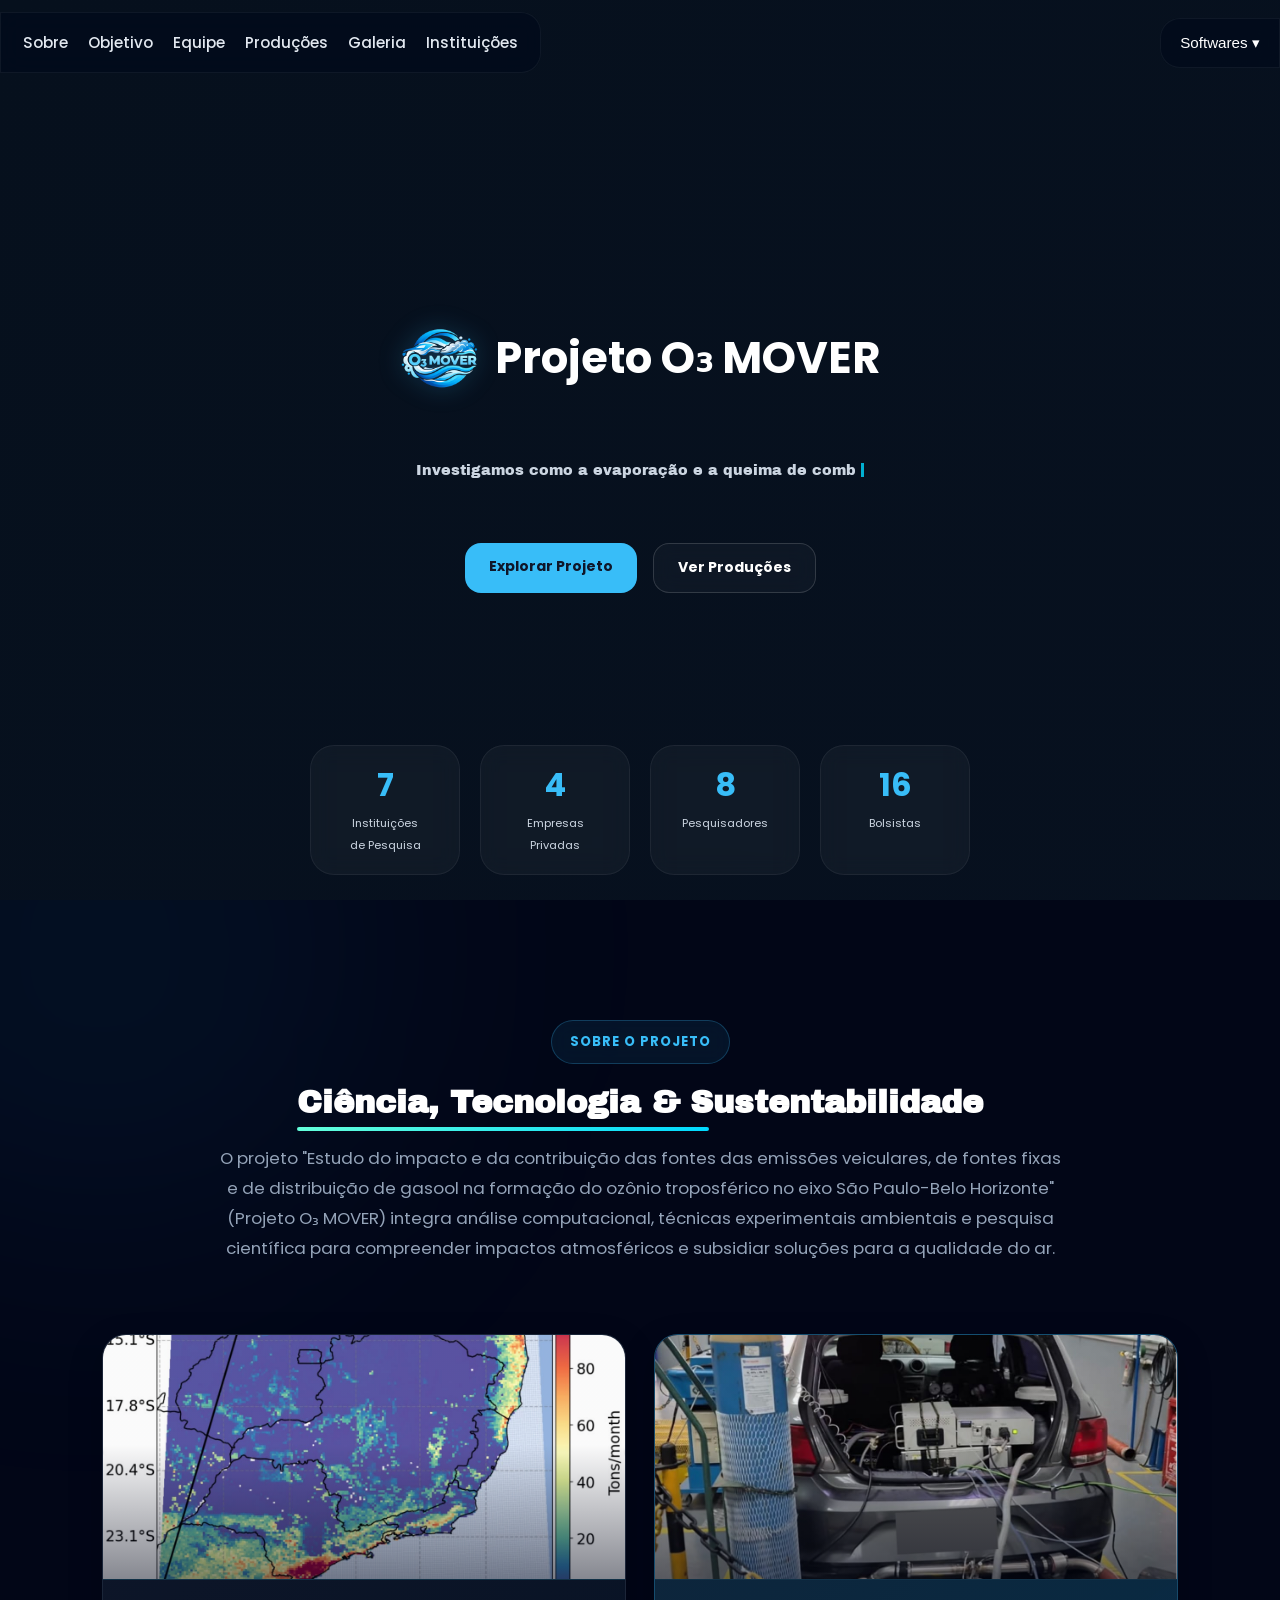
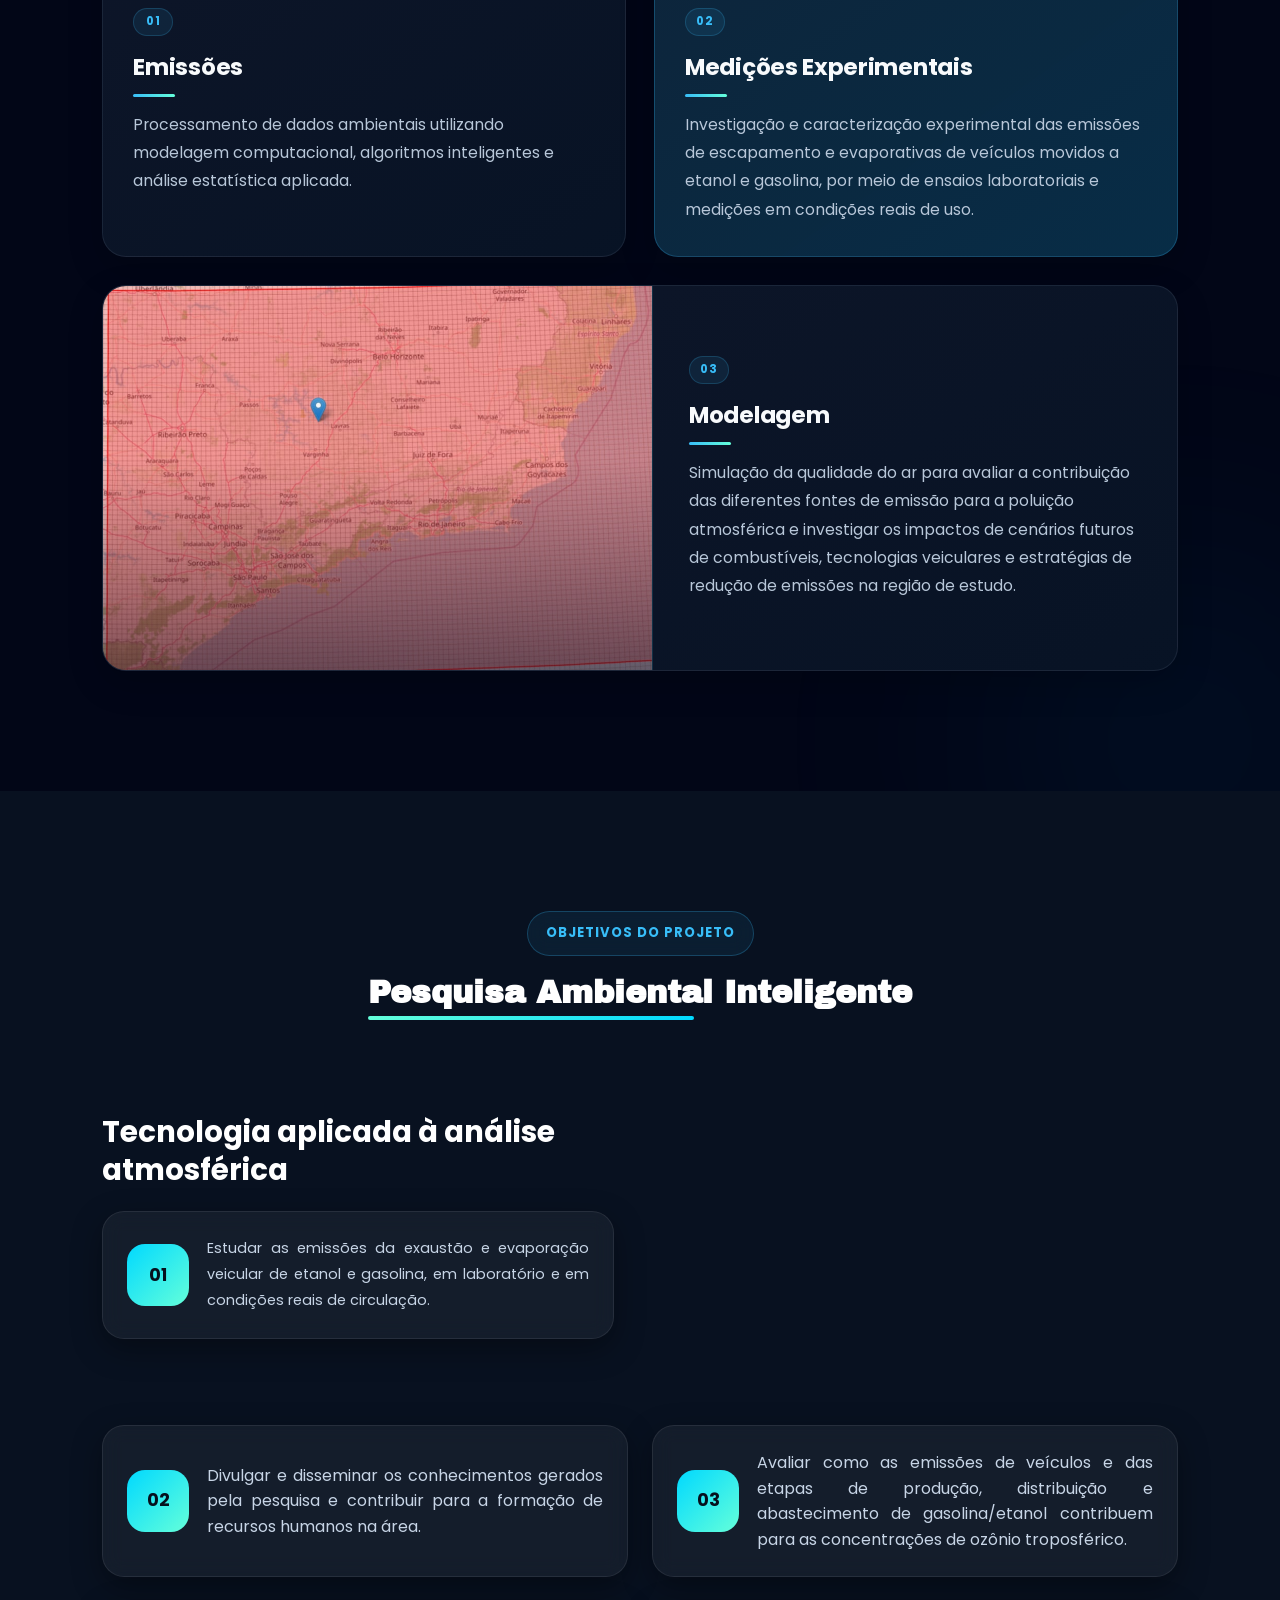
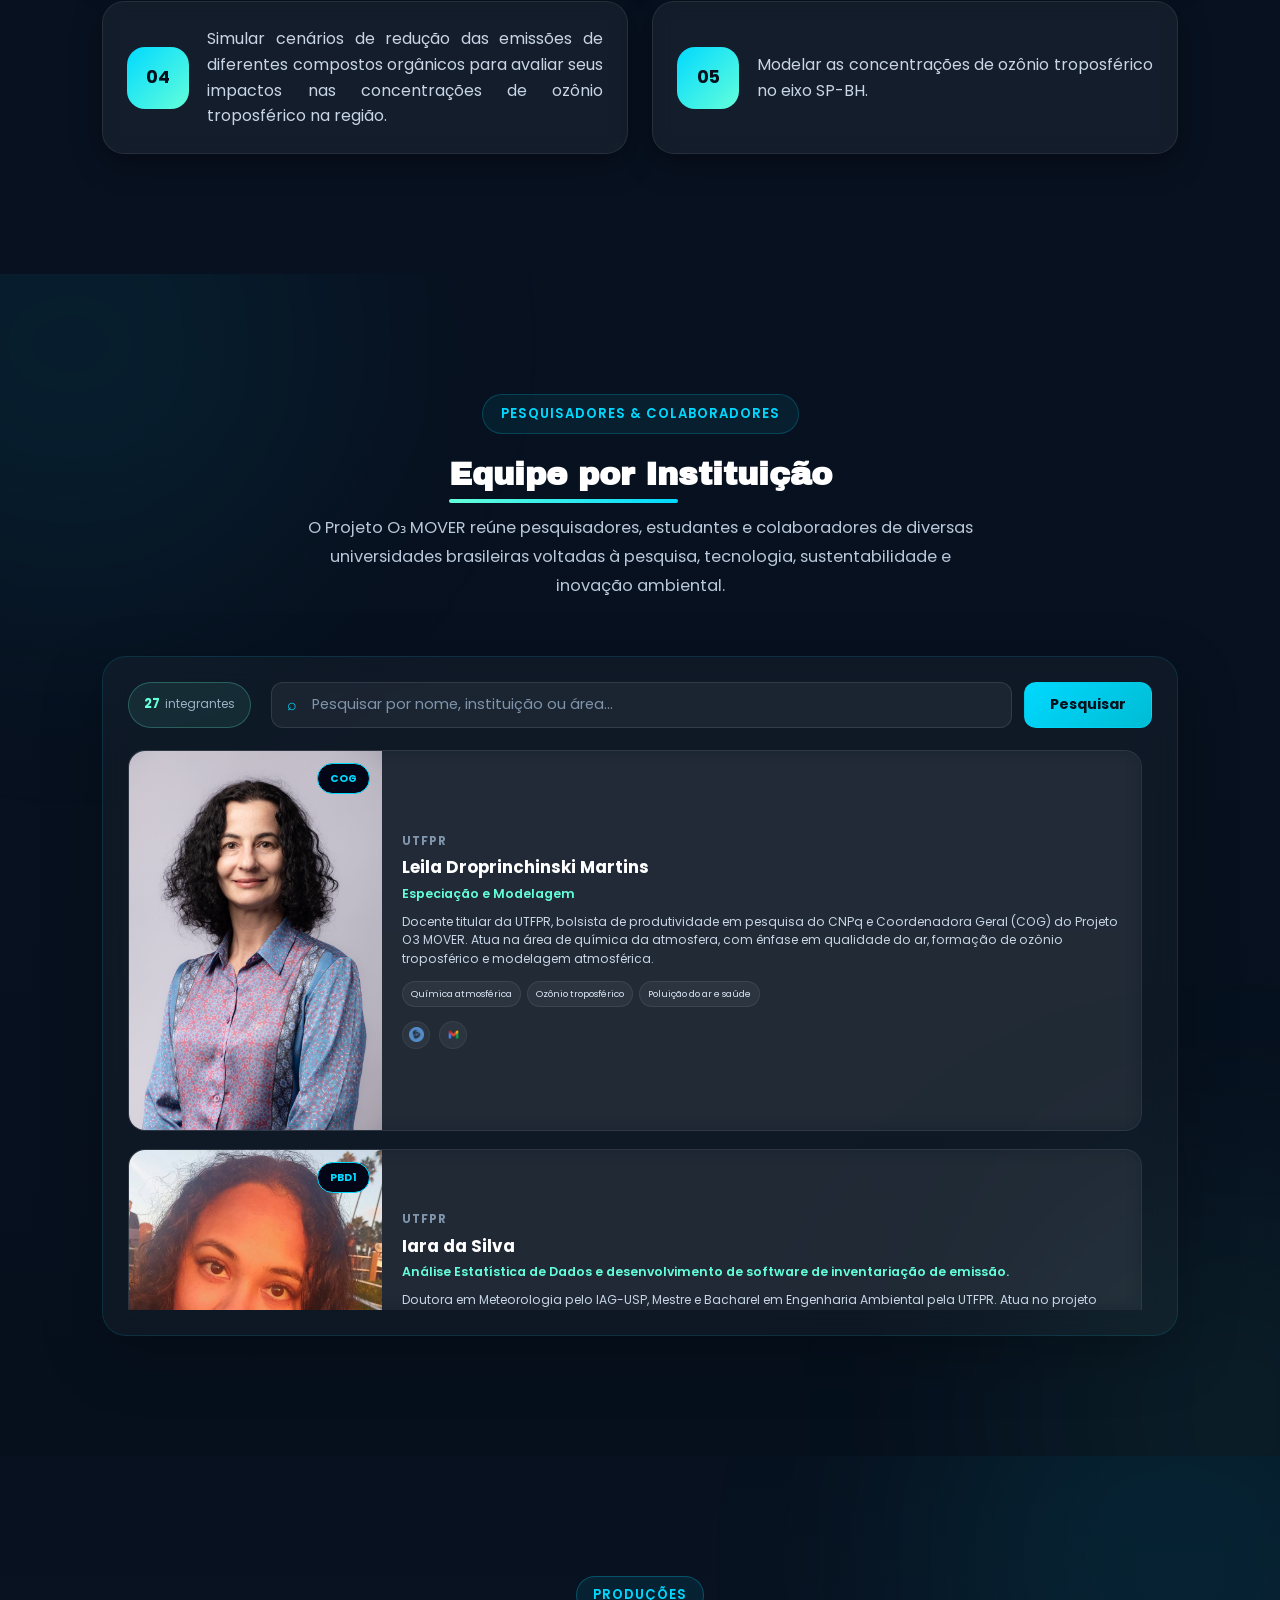
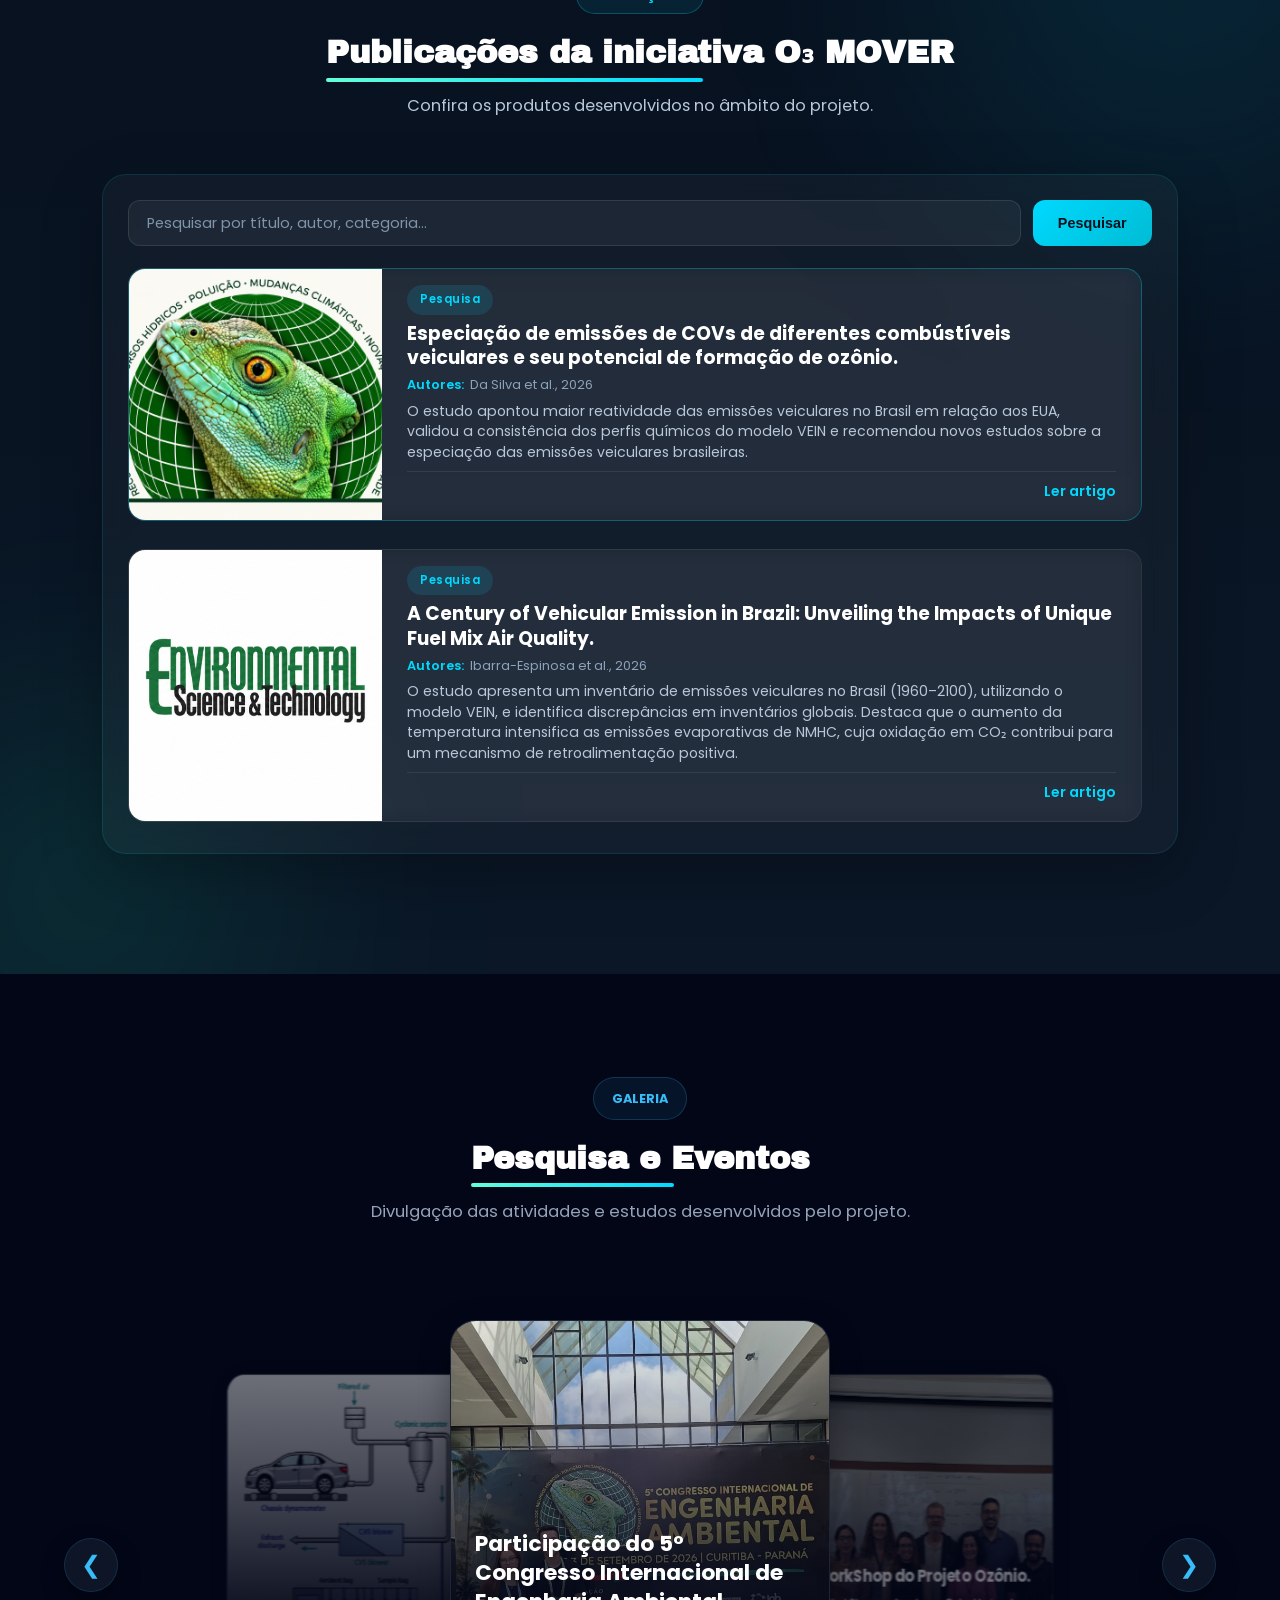
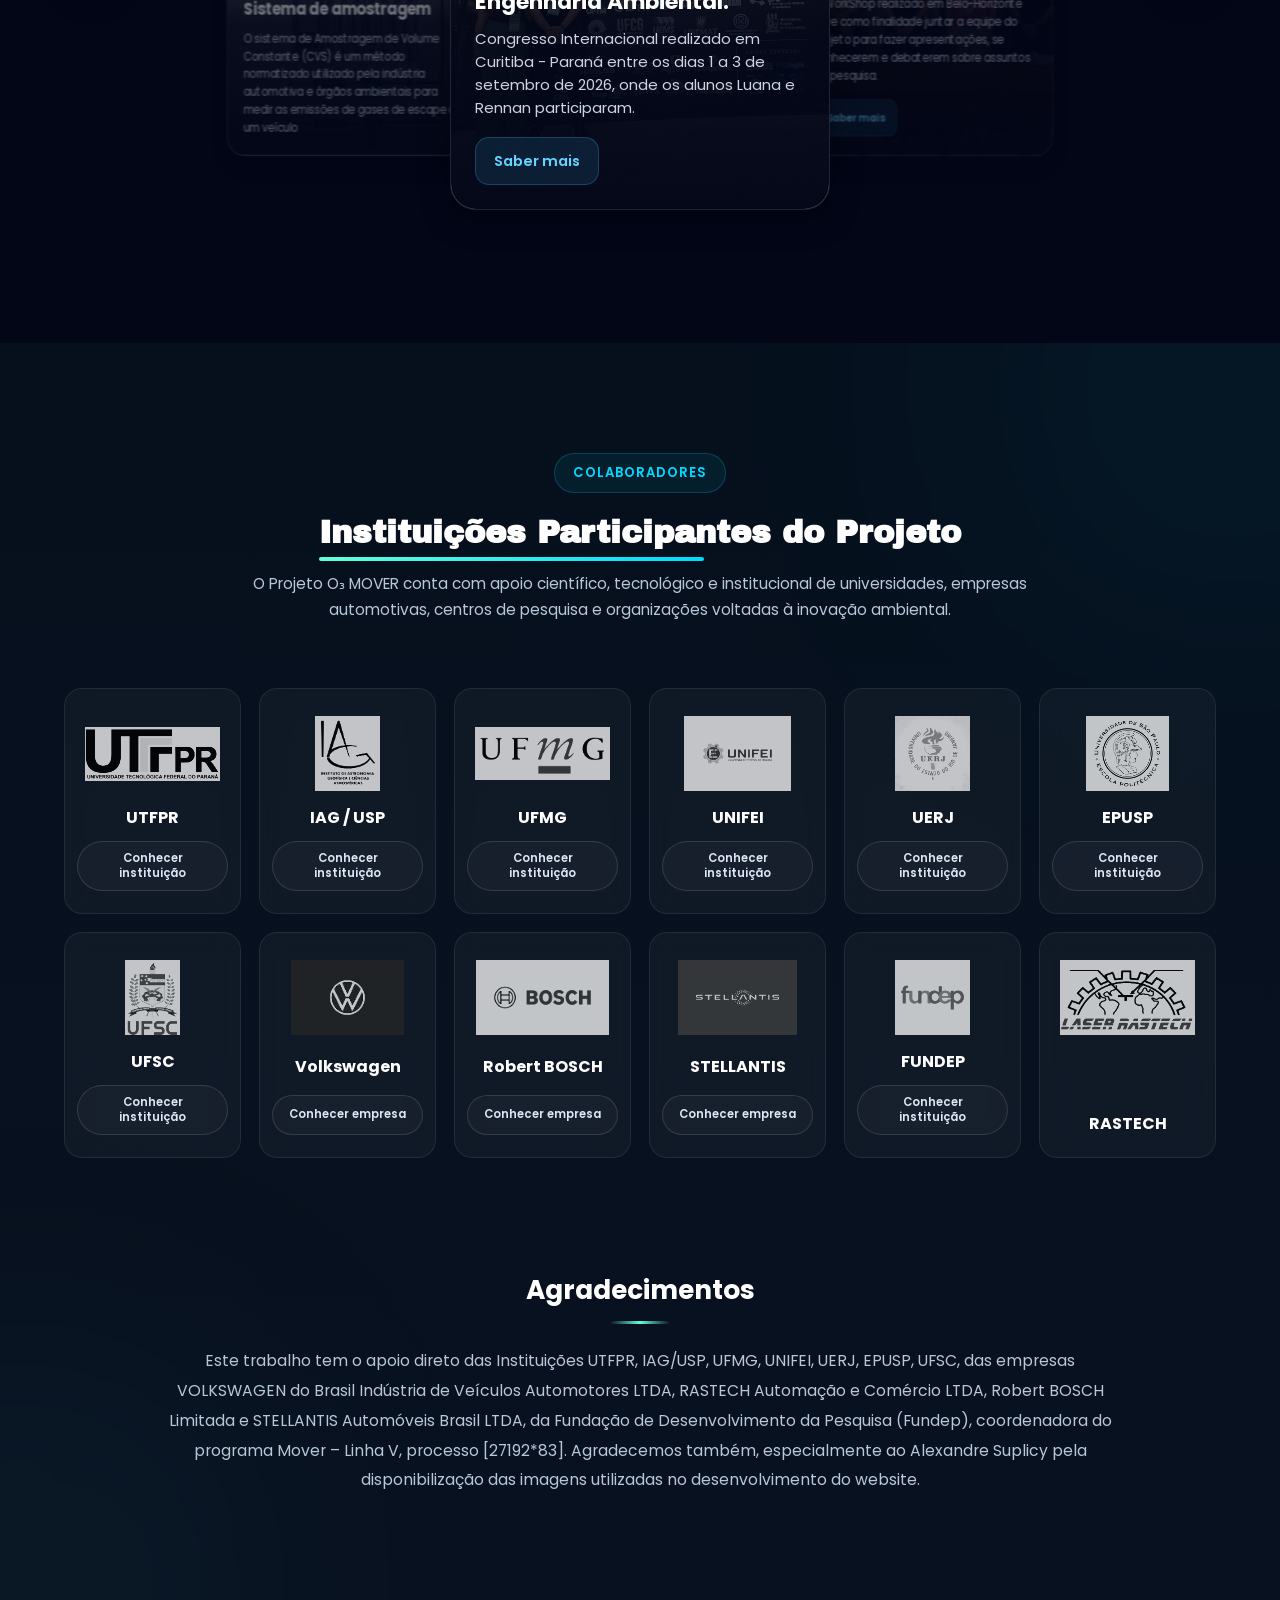
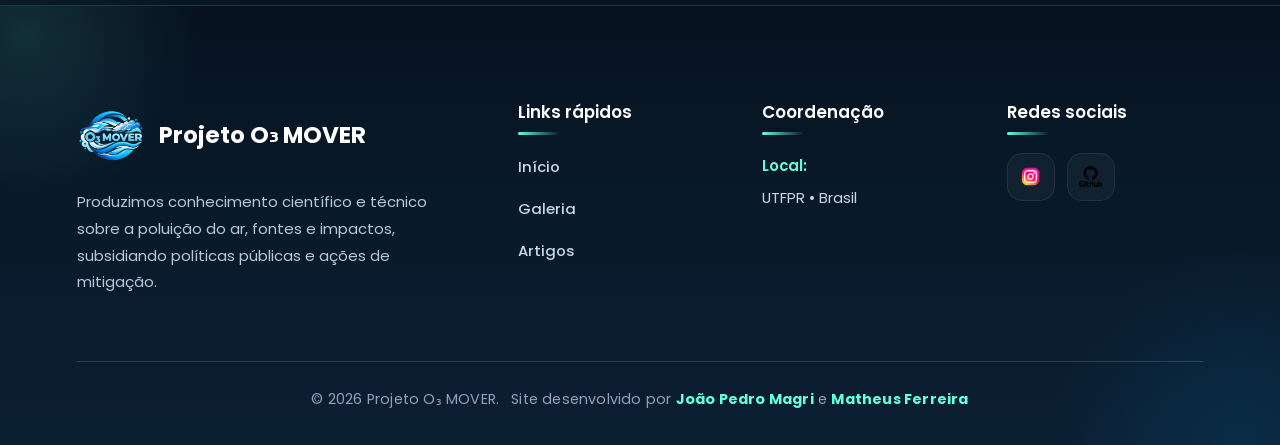
==== commit 805bf075: "tcache" ====
--- a/index.html
+++ b/index.html
@@ -26,8 +26,8 @@
         href="imgs/ logo_projeto-ozonio.png"
         type="image/x-icon">
 
-  <link rel="stylesheet" href="style.css?v=20261103-4">
-  <link rel="stylesheet" href="PROJETO.css?v=20261103-4">
+  <link rel="stylesheet" href="style.css?v=20261103-5">
+  <link rel="stylesheet" href="PROJETO.css?v=20261103-45">
 
   <!-- Fontes existentes -->
   <link href="https://fonts.googleapis.com/css2?family=Poppins:wght@300;400;600;700&display=swap"
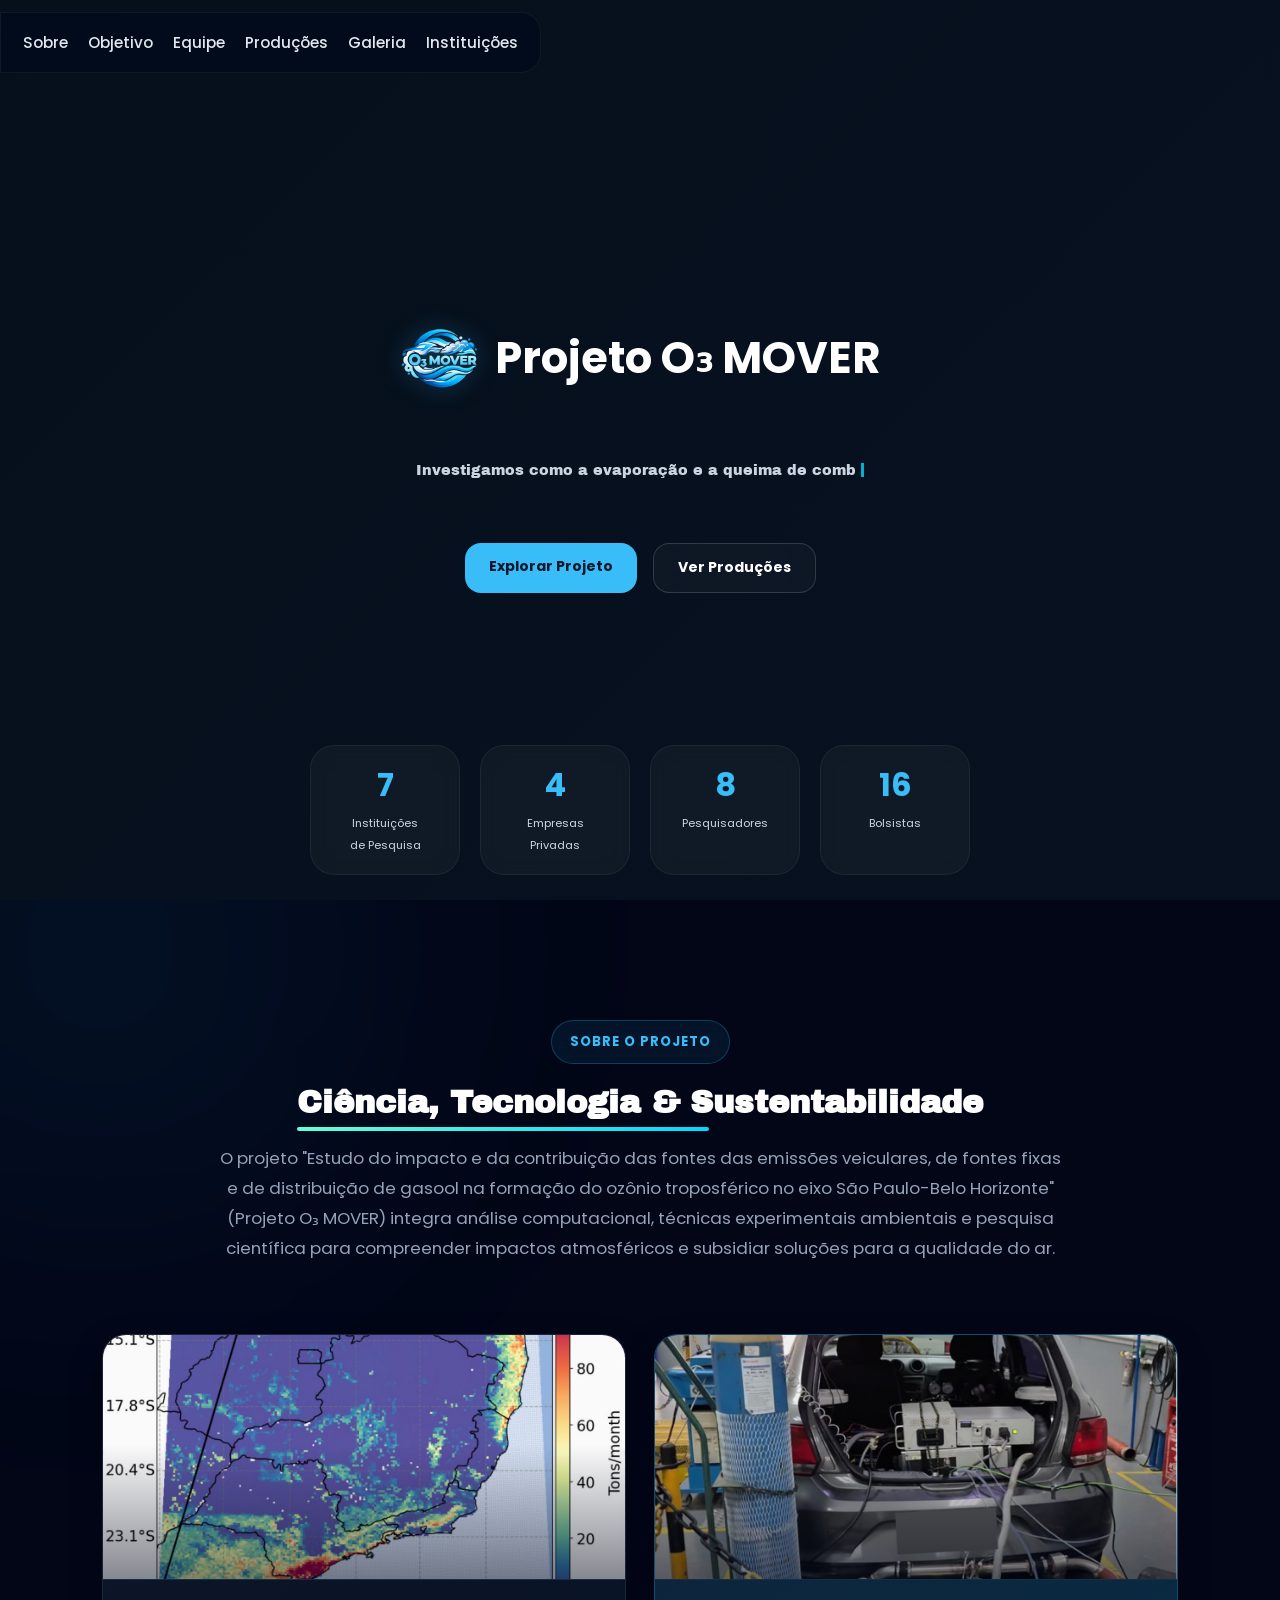
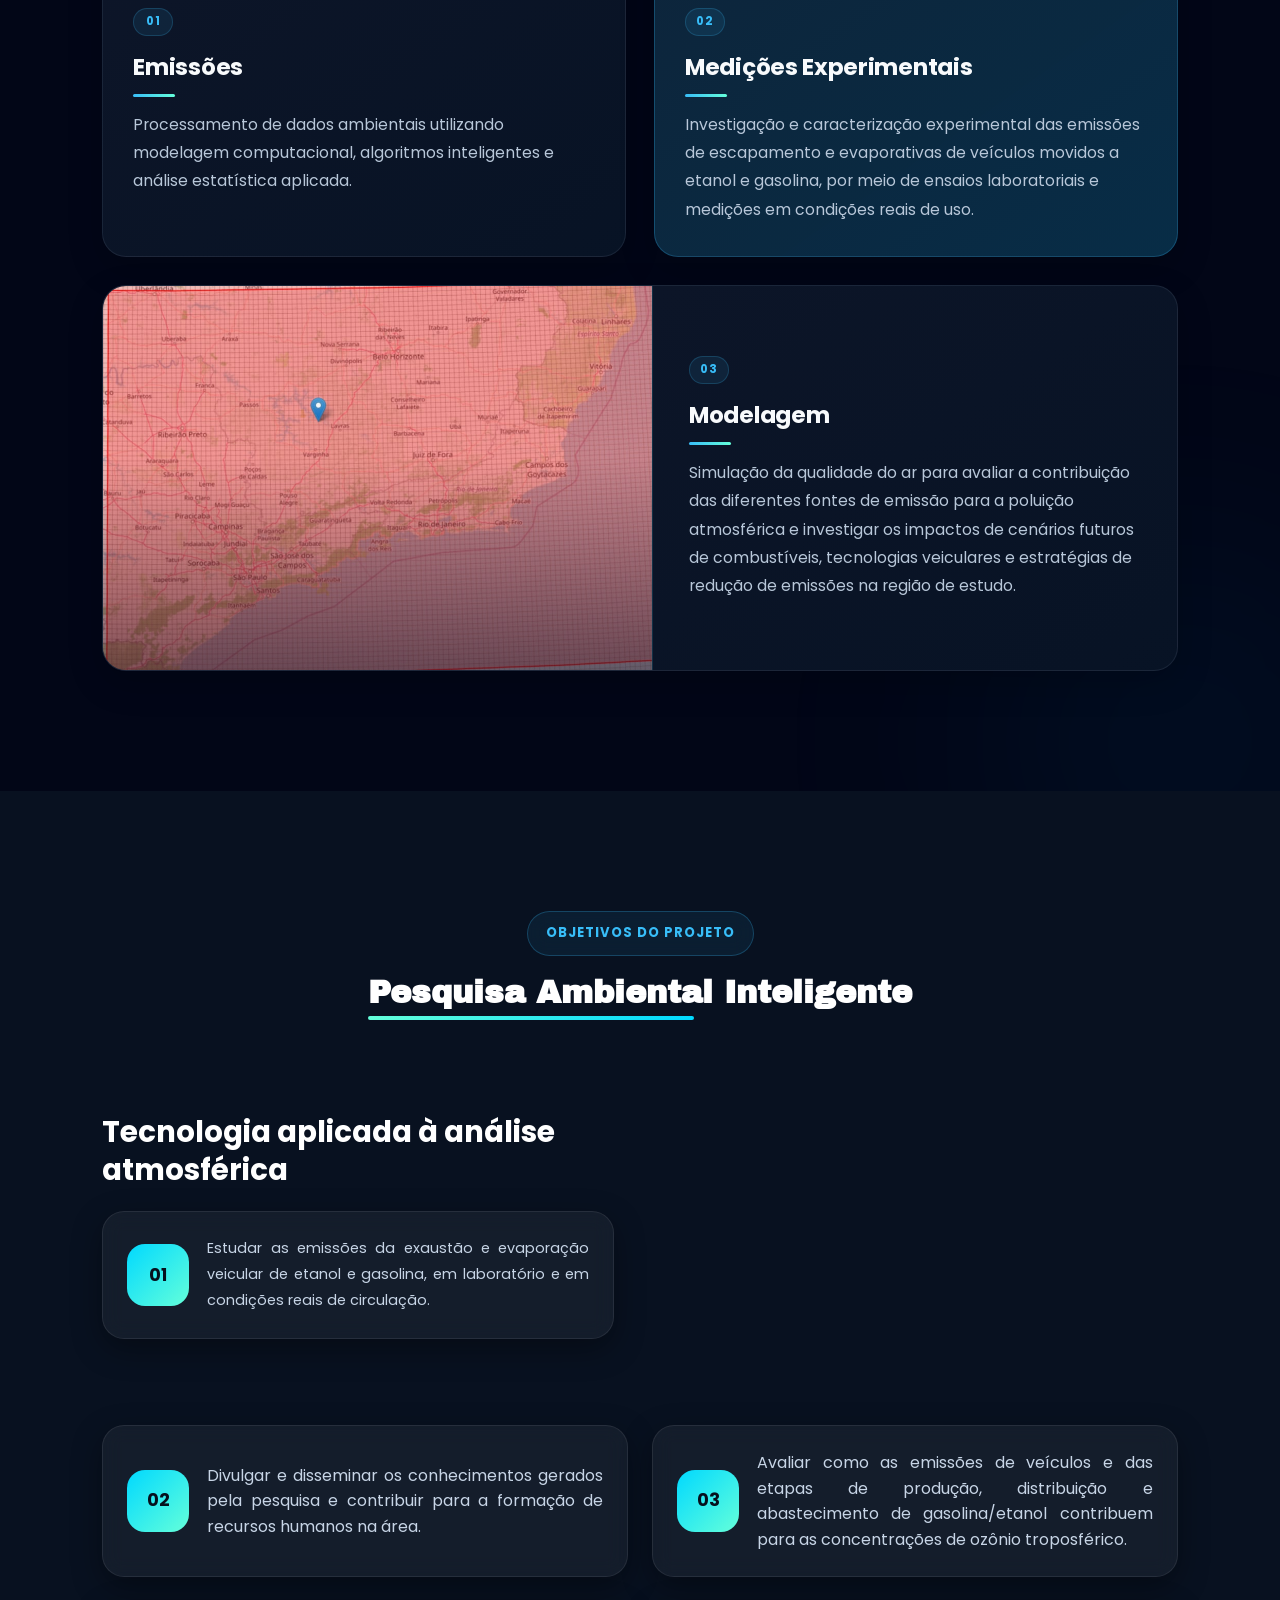
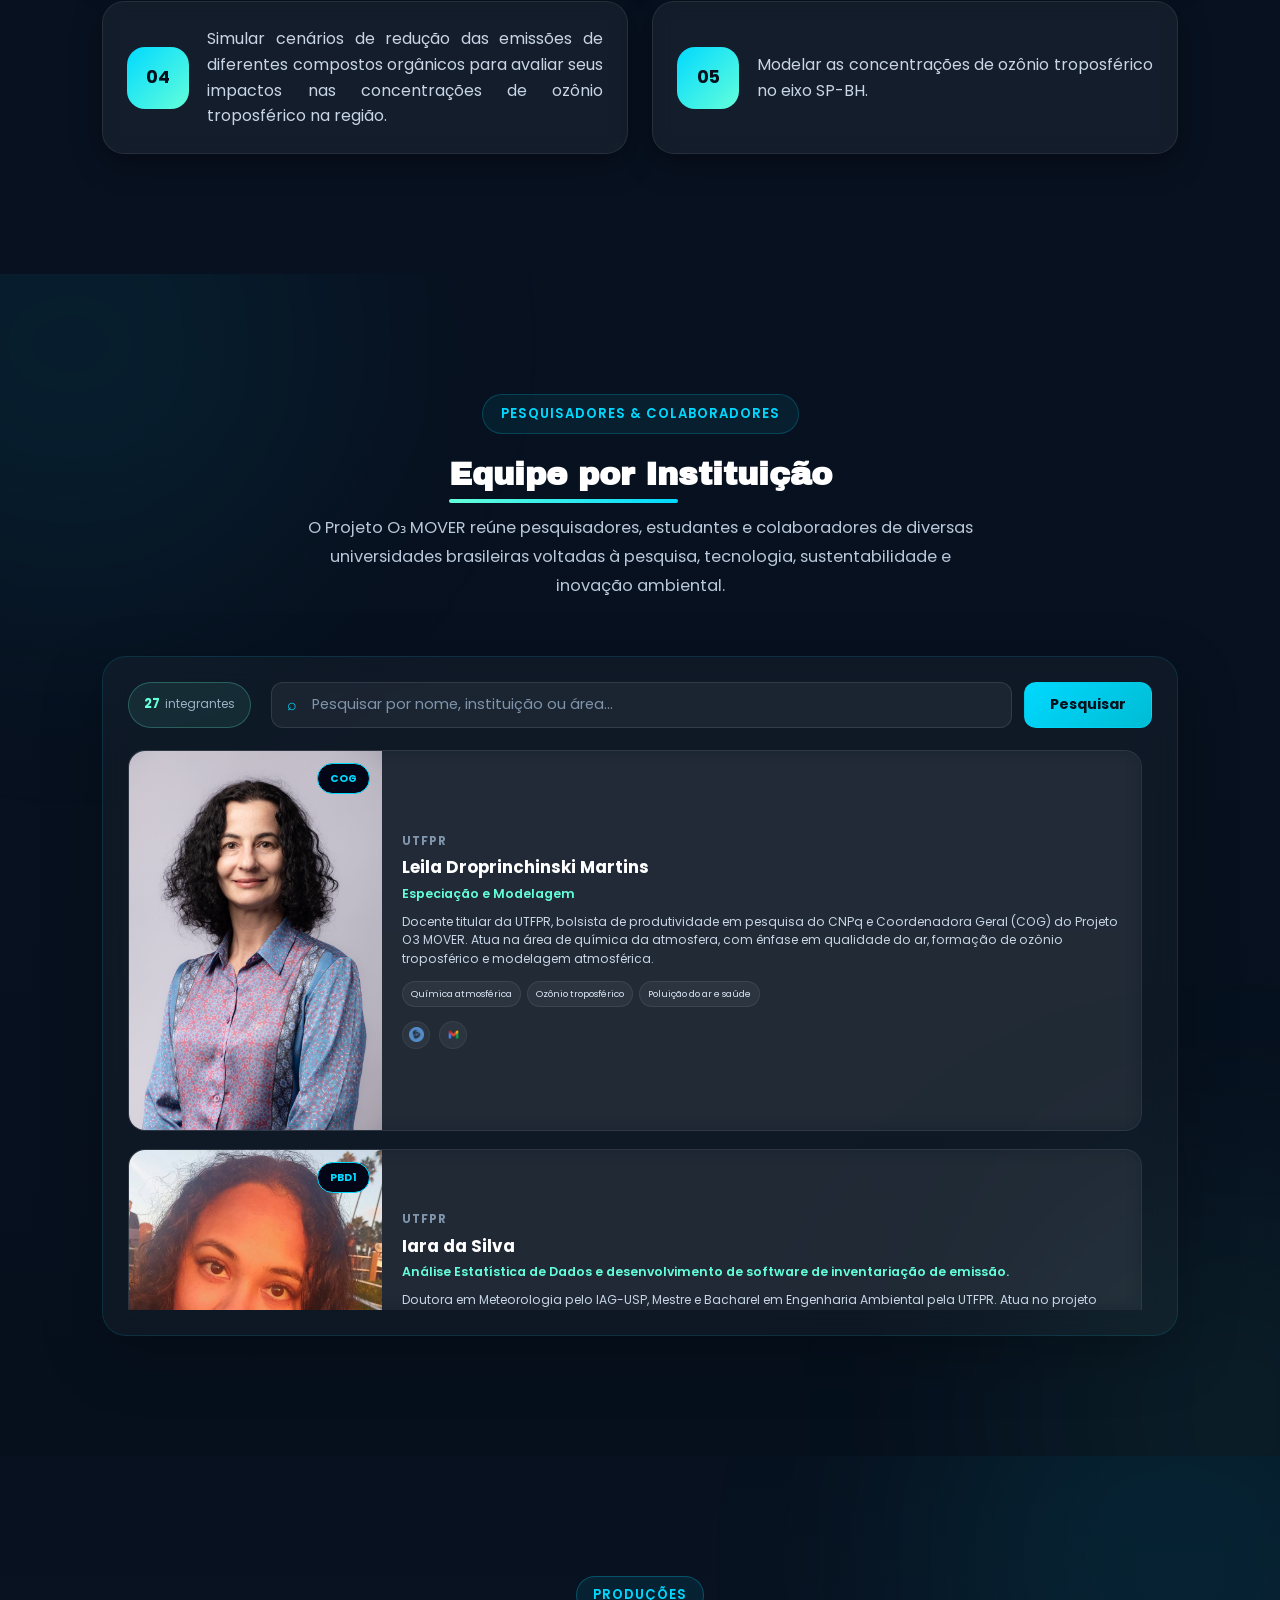
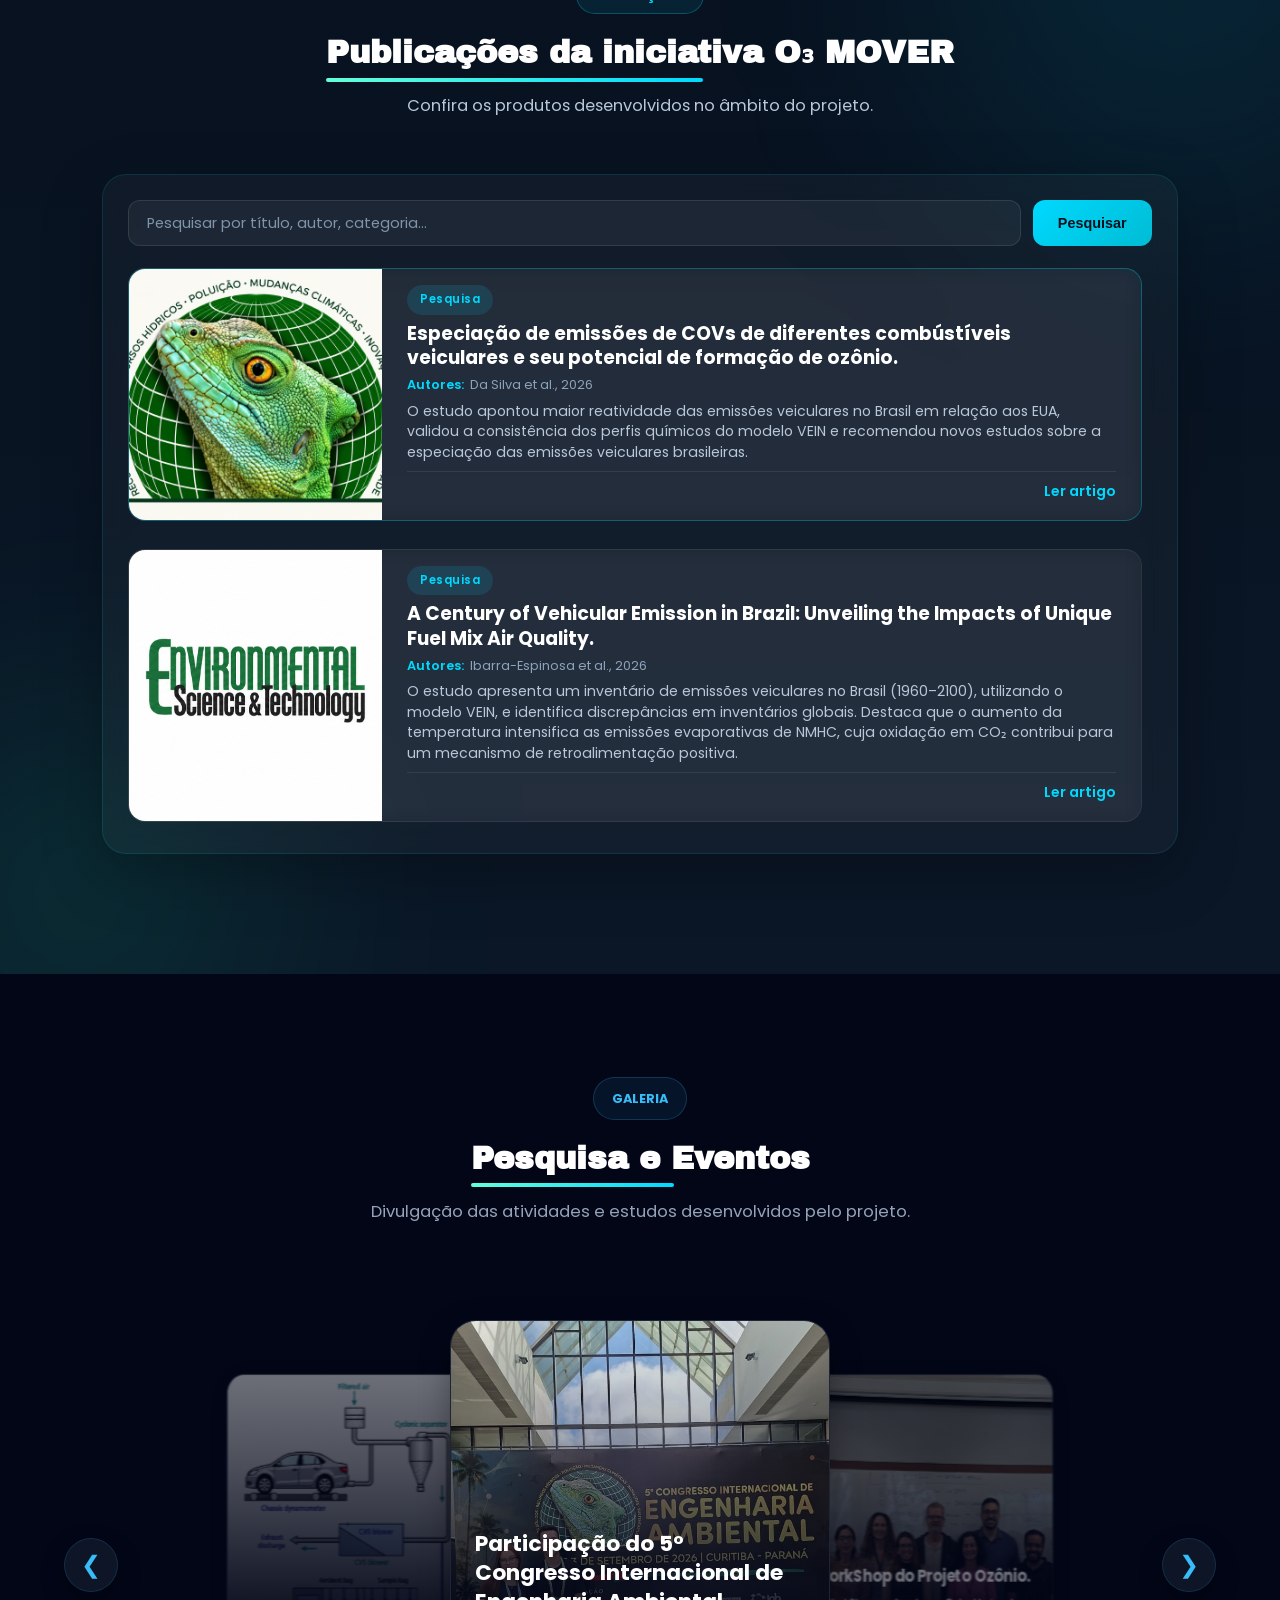
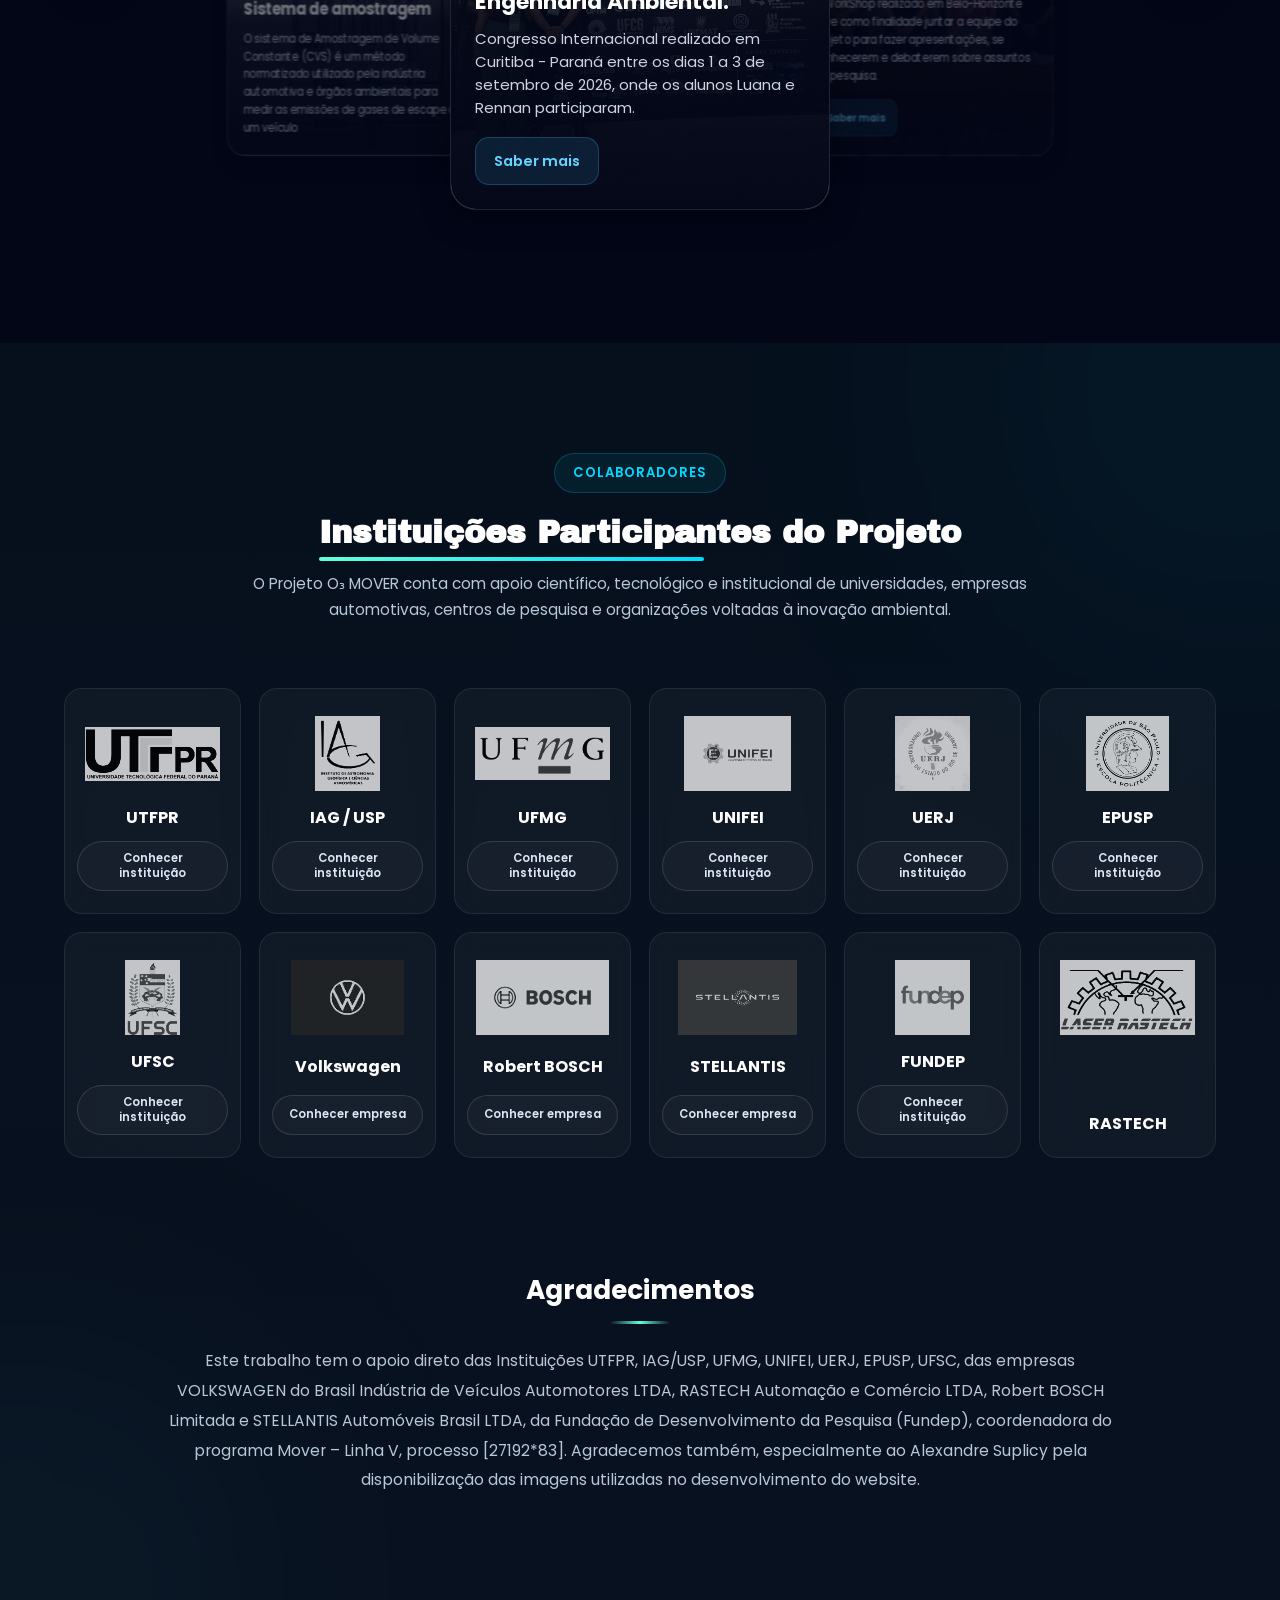
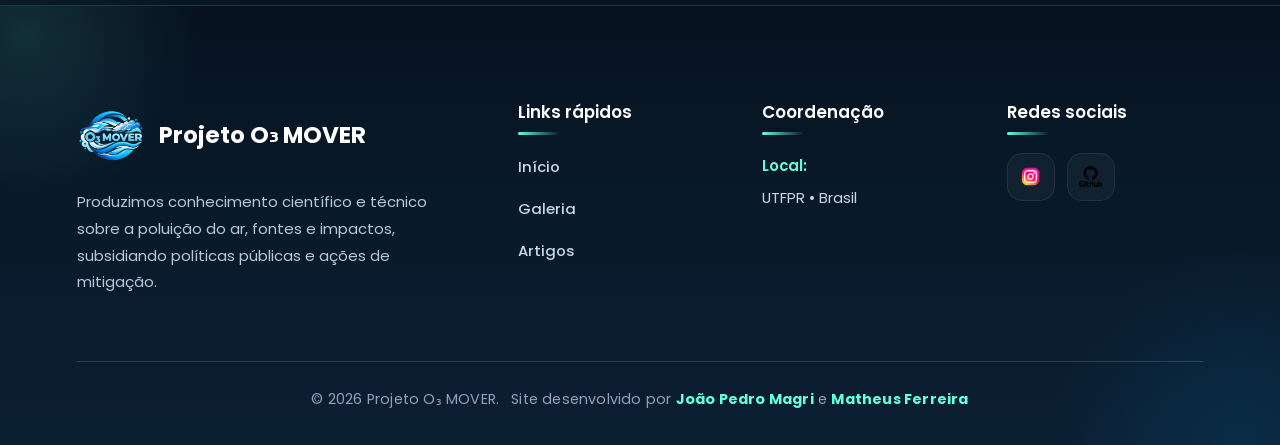
==== commit fa5c5f09: "atualizando pagina" ====
--- a/index.html
+++ b/index.html
@@ -80,7 +80,7 @@
 
 <div class="top-actions">
 
-        <div class="dropdown" id="dropdown-softwares">
+        <!--<div class="dropdown" id="dropdown-softwares">
 
             <button
                 type="button"
@@ -106,7 +106,7 @@
 
         </div>
 
-    </div>
+    </div>-->
 
 </nav>
 
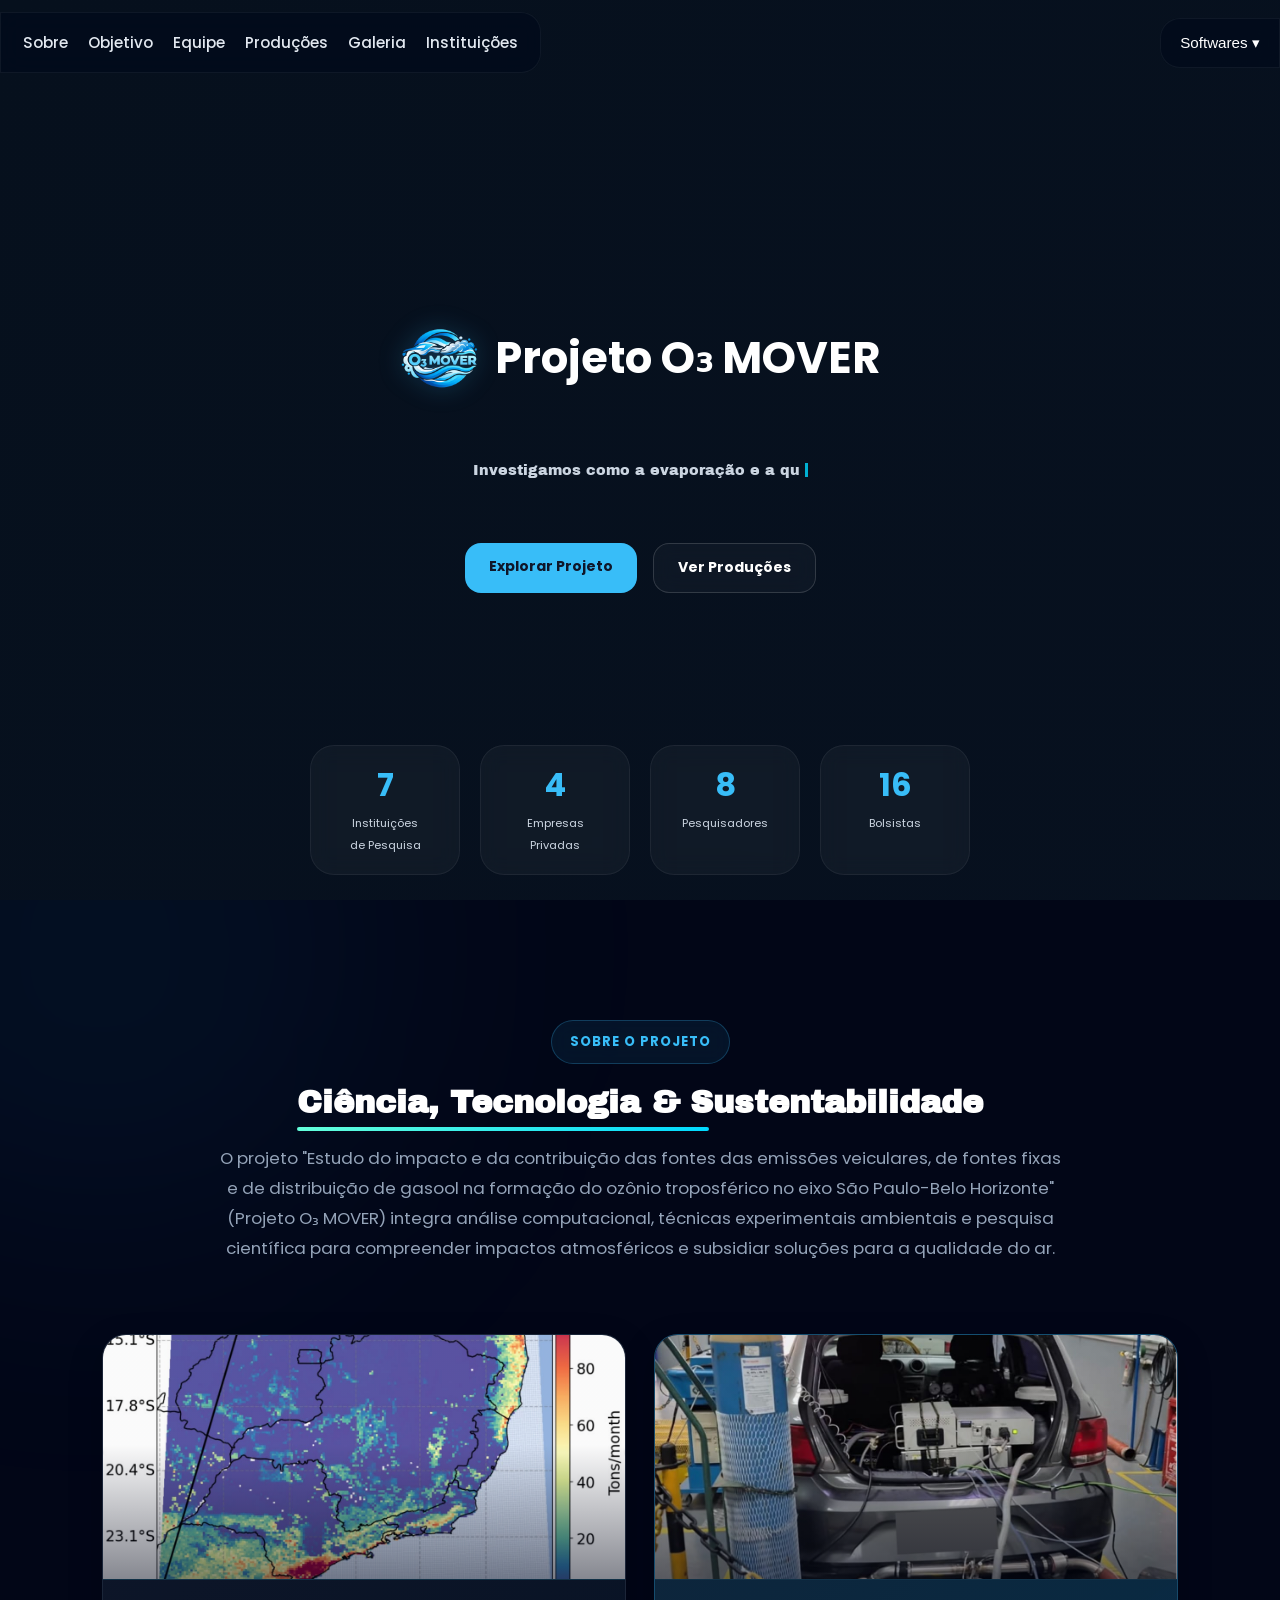
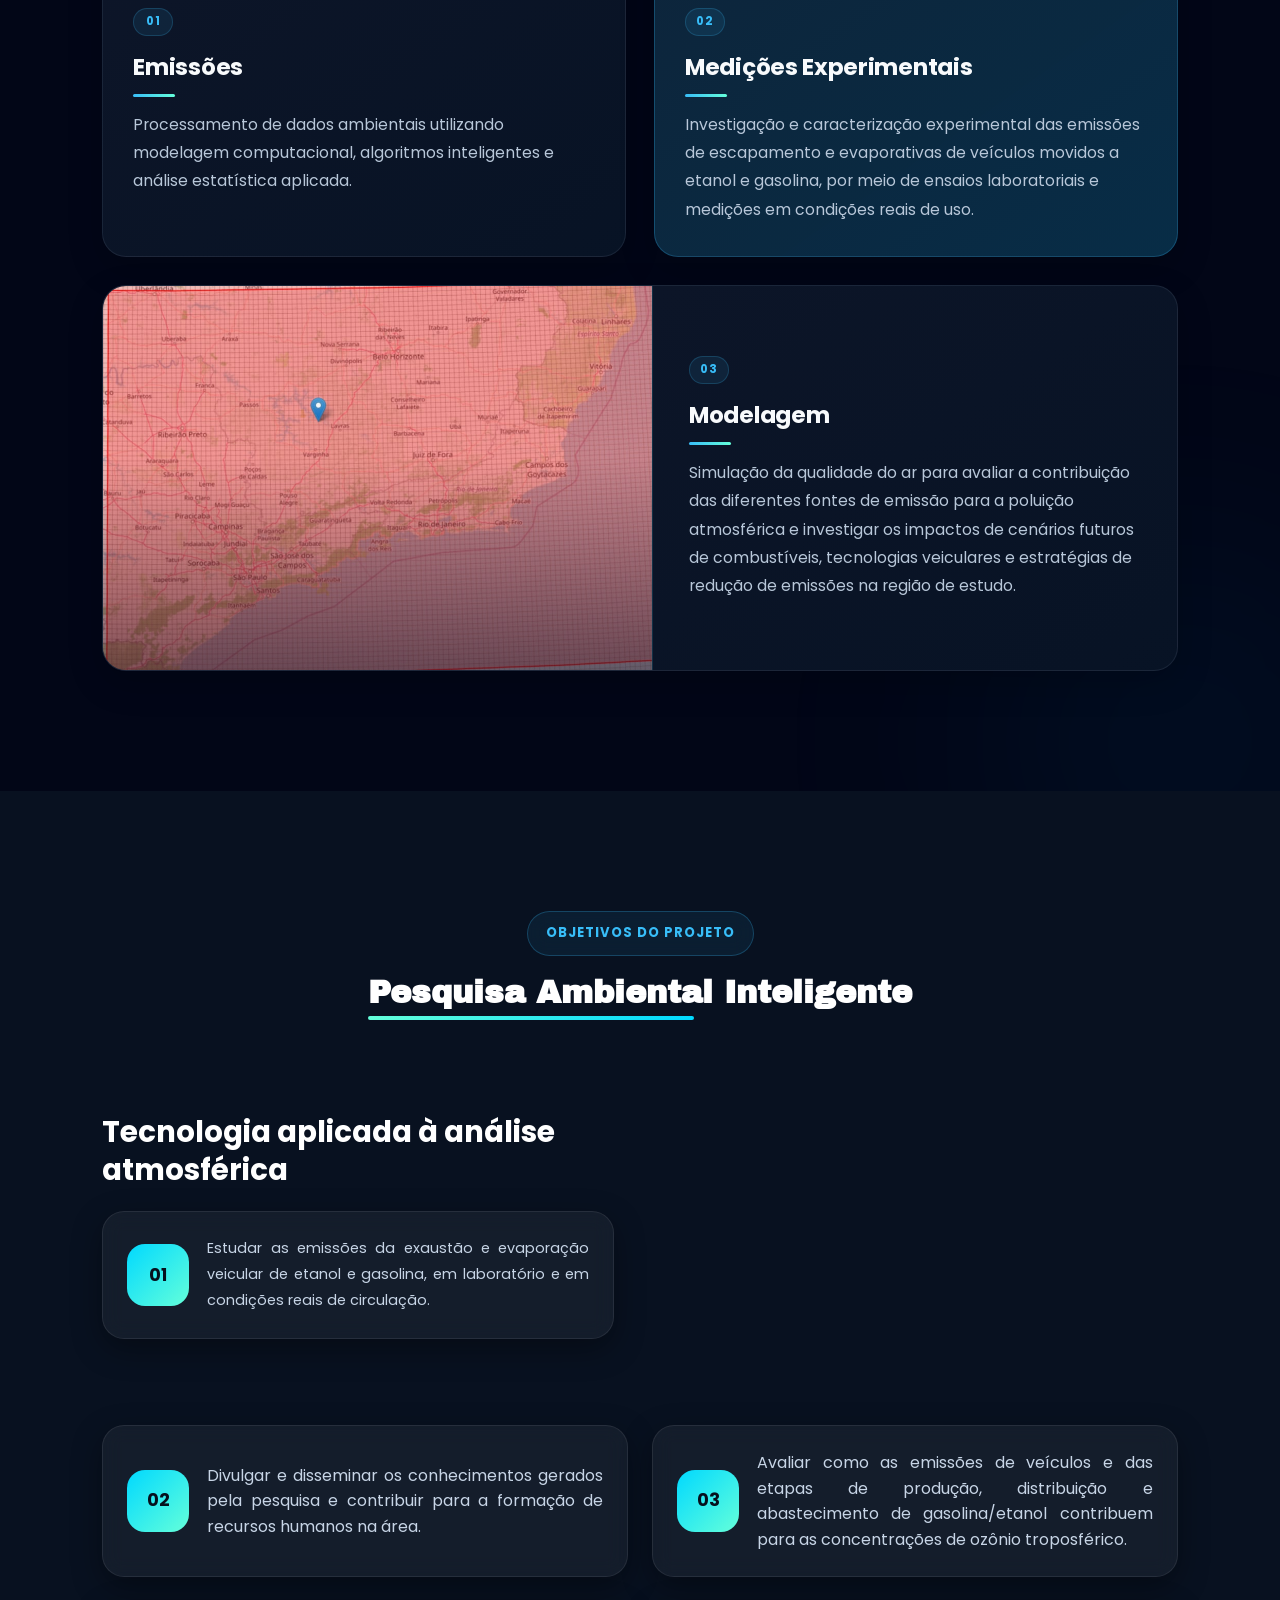
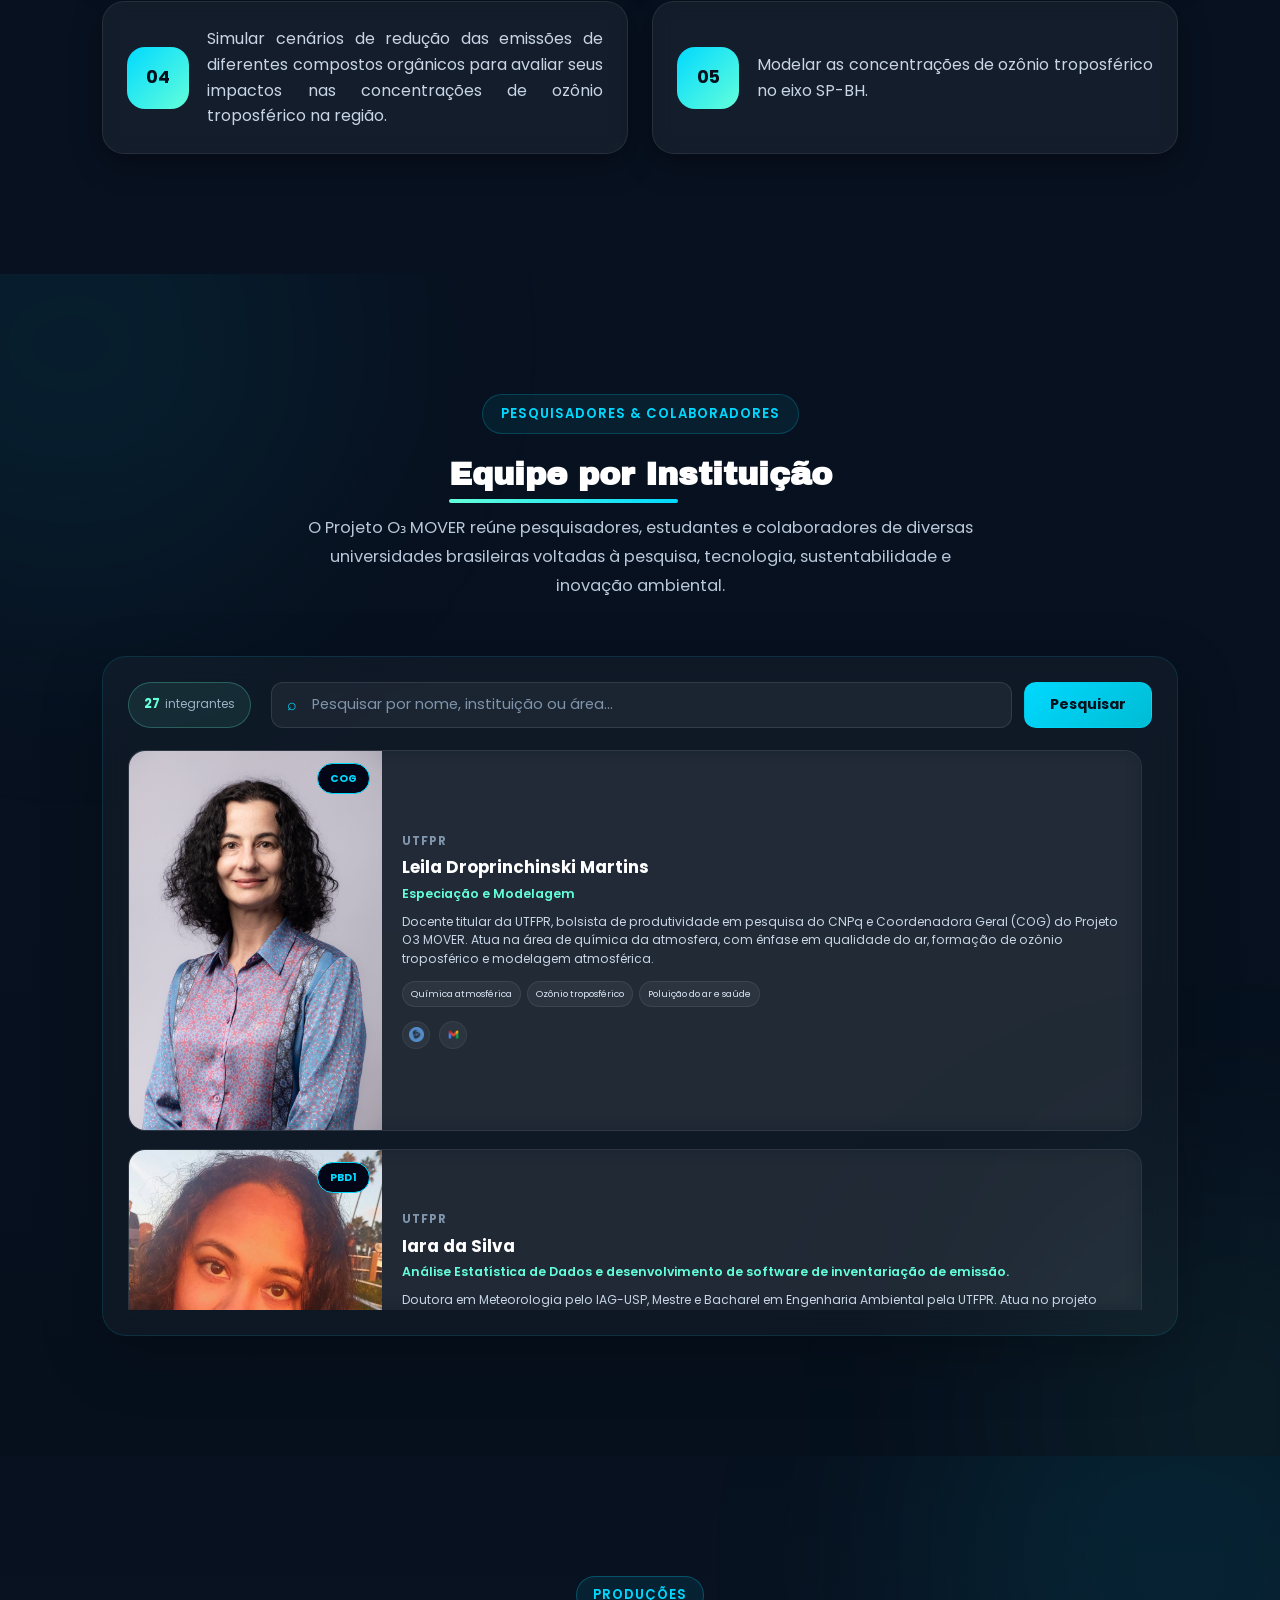
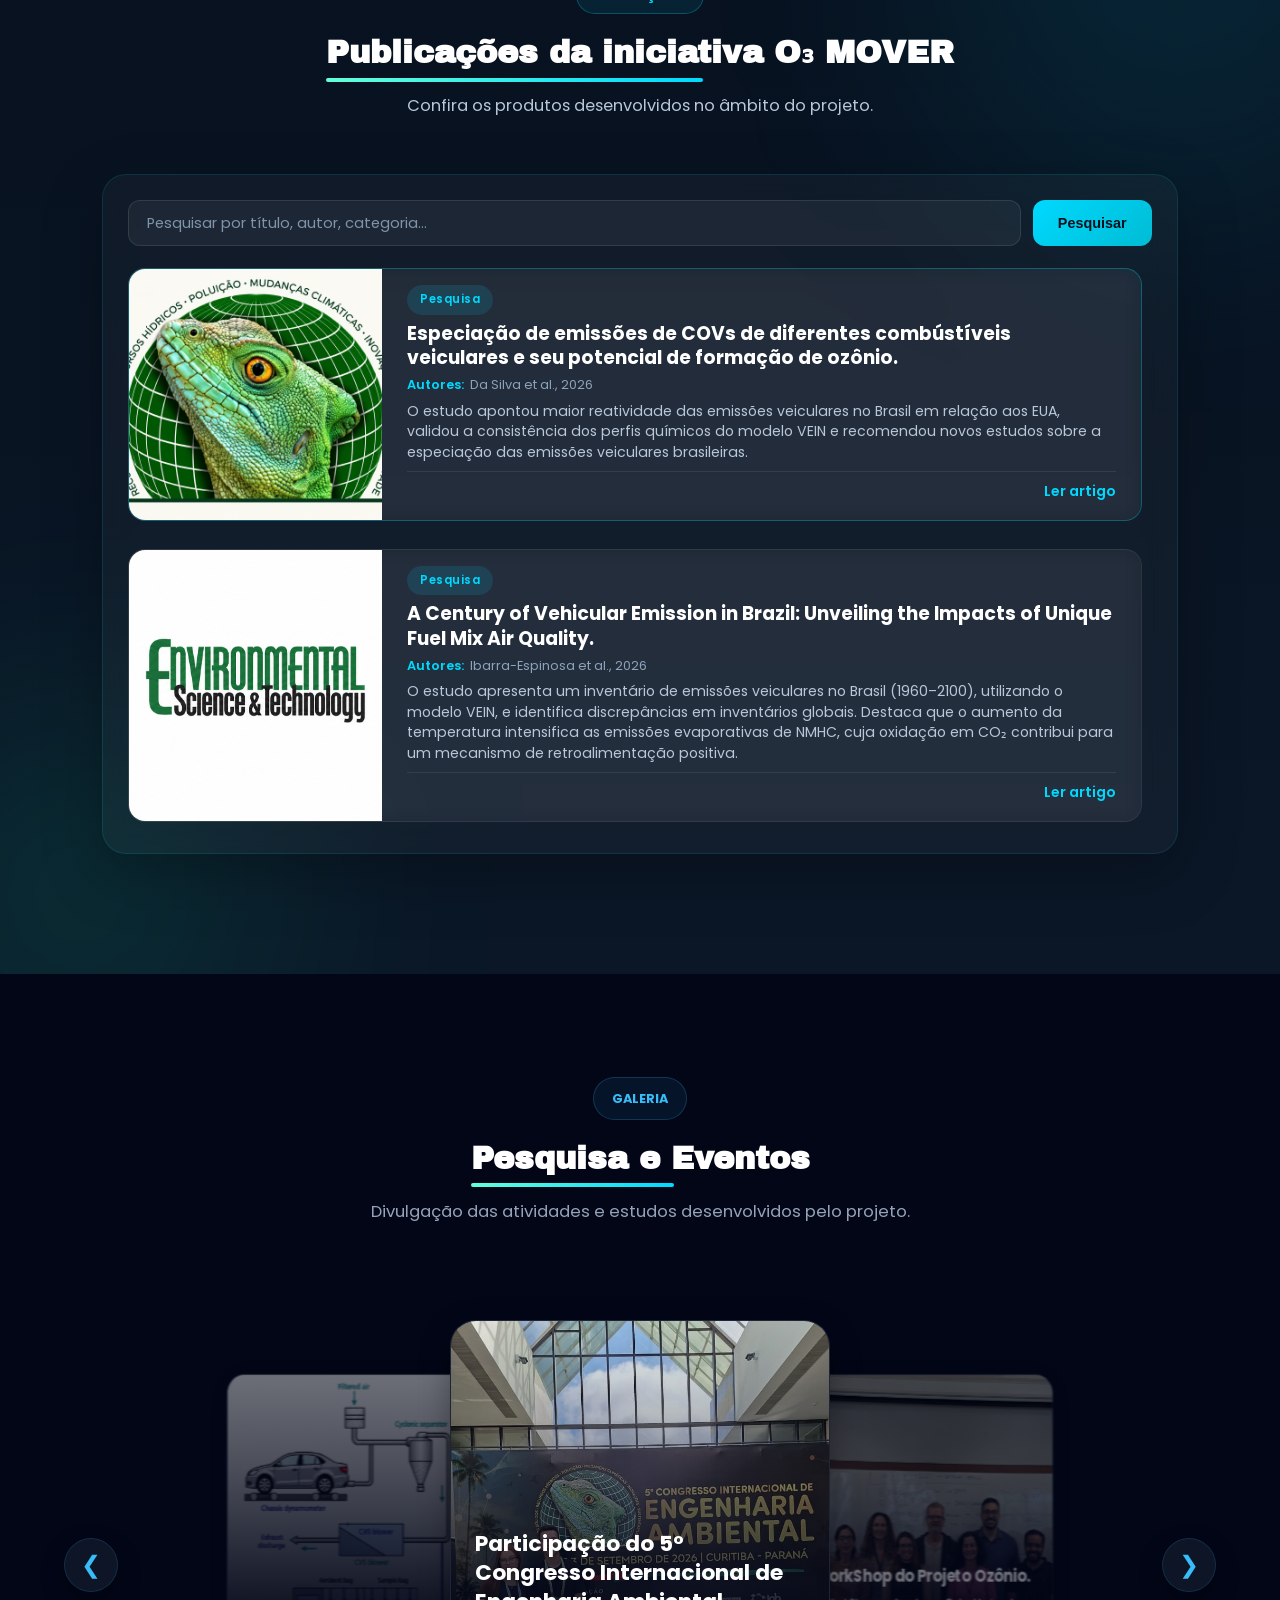
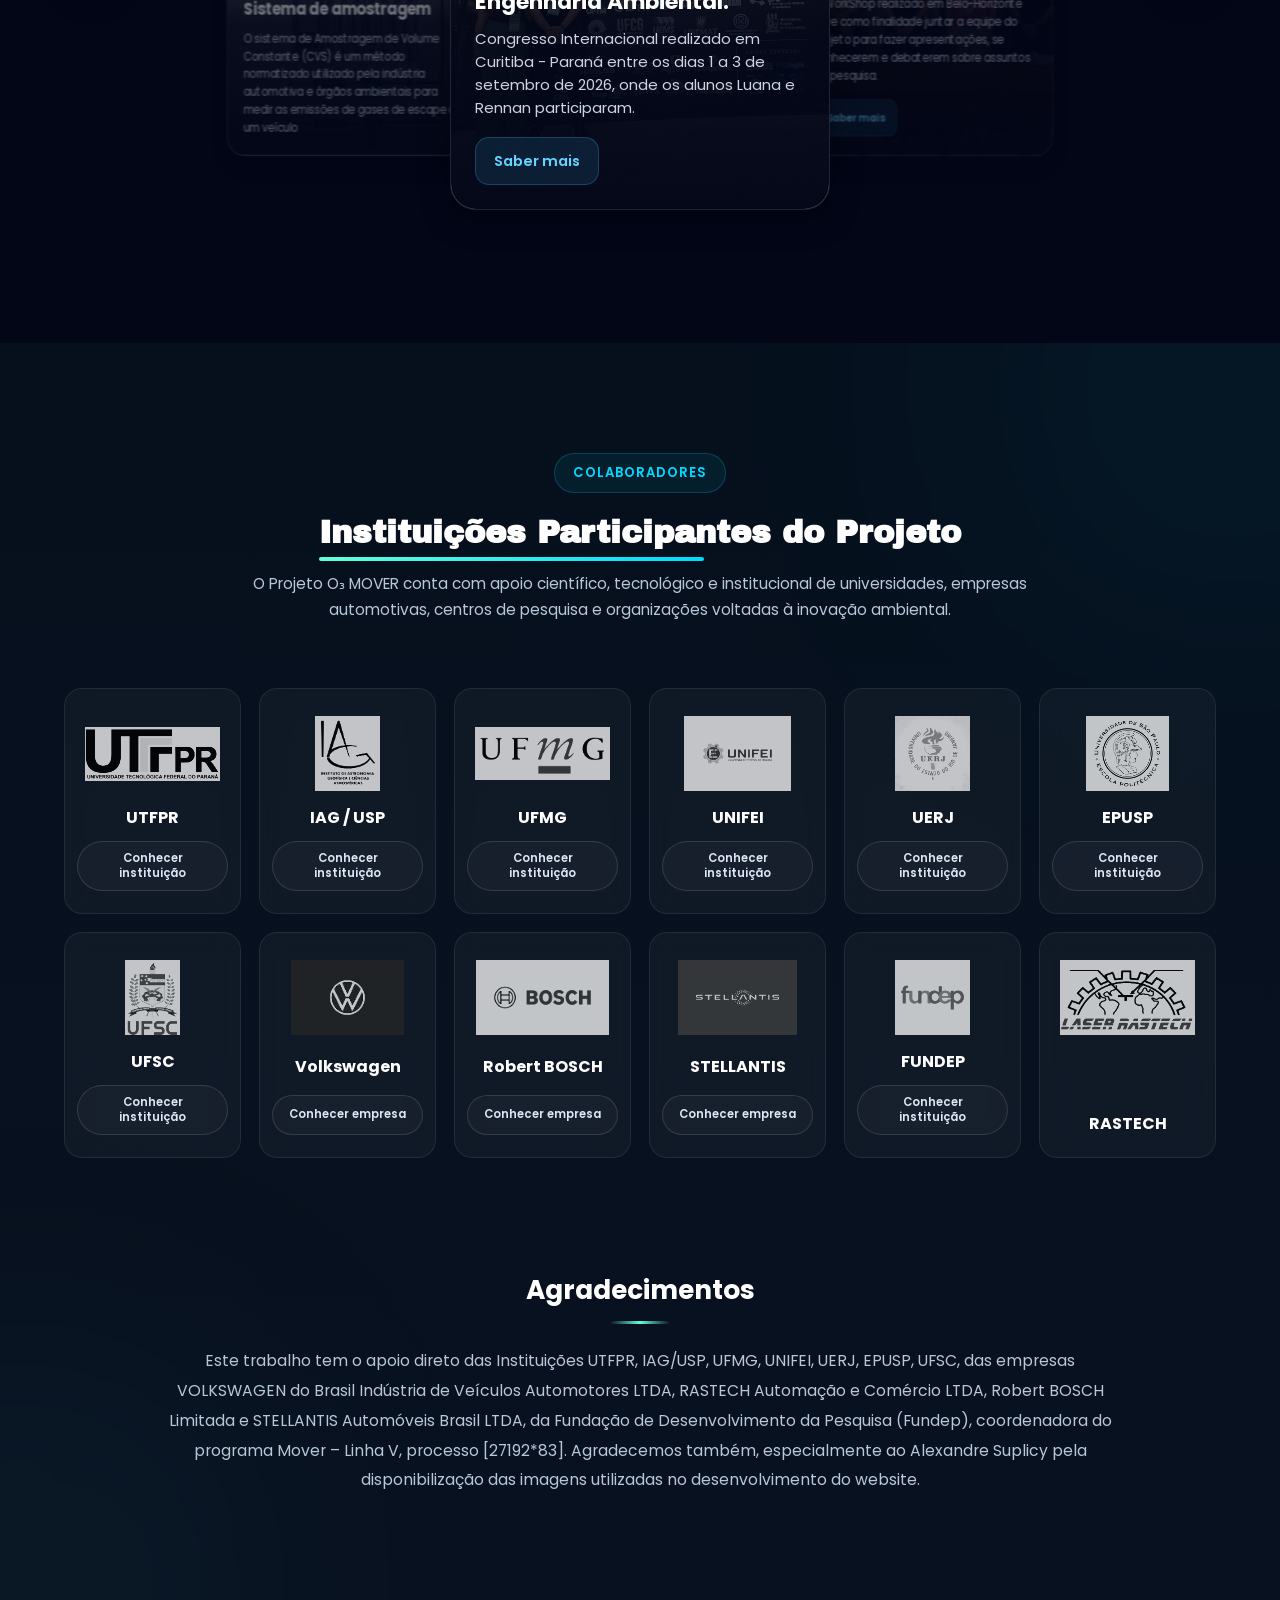
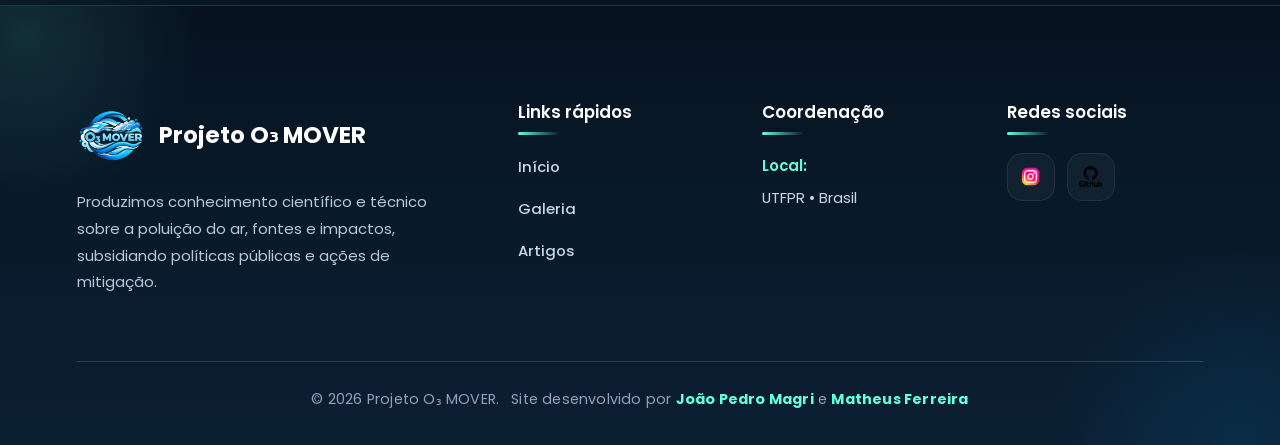
==== commit 6207c3e2: "atualizando a pagina do pega" ====
--- a/index.html
+++ b/index.html
@@ -80,7 +80,7 @@
 
 <div class="top-actions">
 
-        <!--<div class="dropdown" id="dropdown-softwares">
+        <div class="dropdown" id="dropdown-softwares">
 
             <button
                 type="button"
@@ -106,7 +106,7 @@
 
         </div>
 
-    </div>-->
+    </div>
 
 </nav>
 
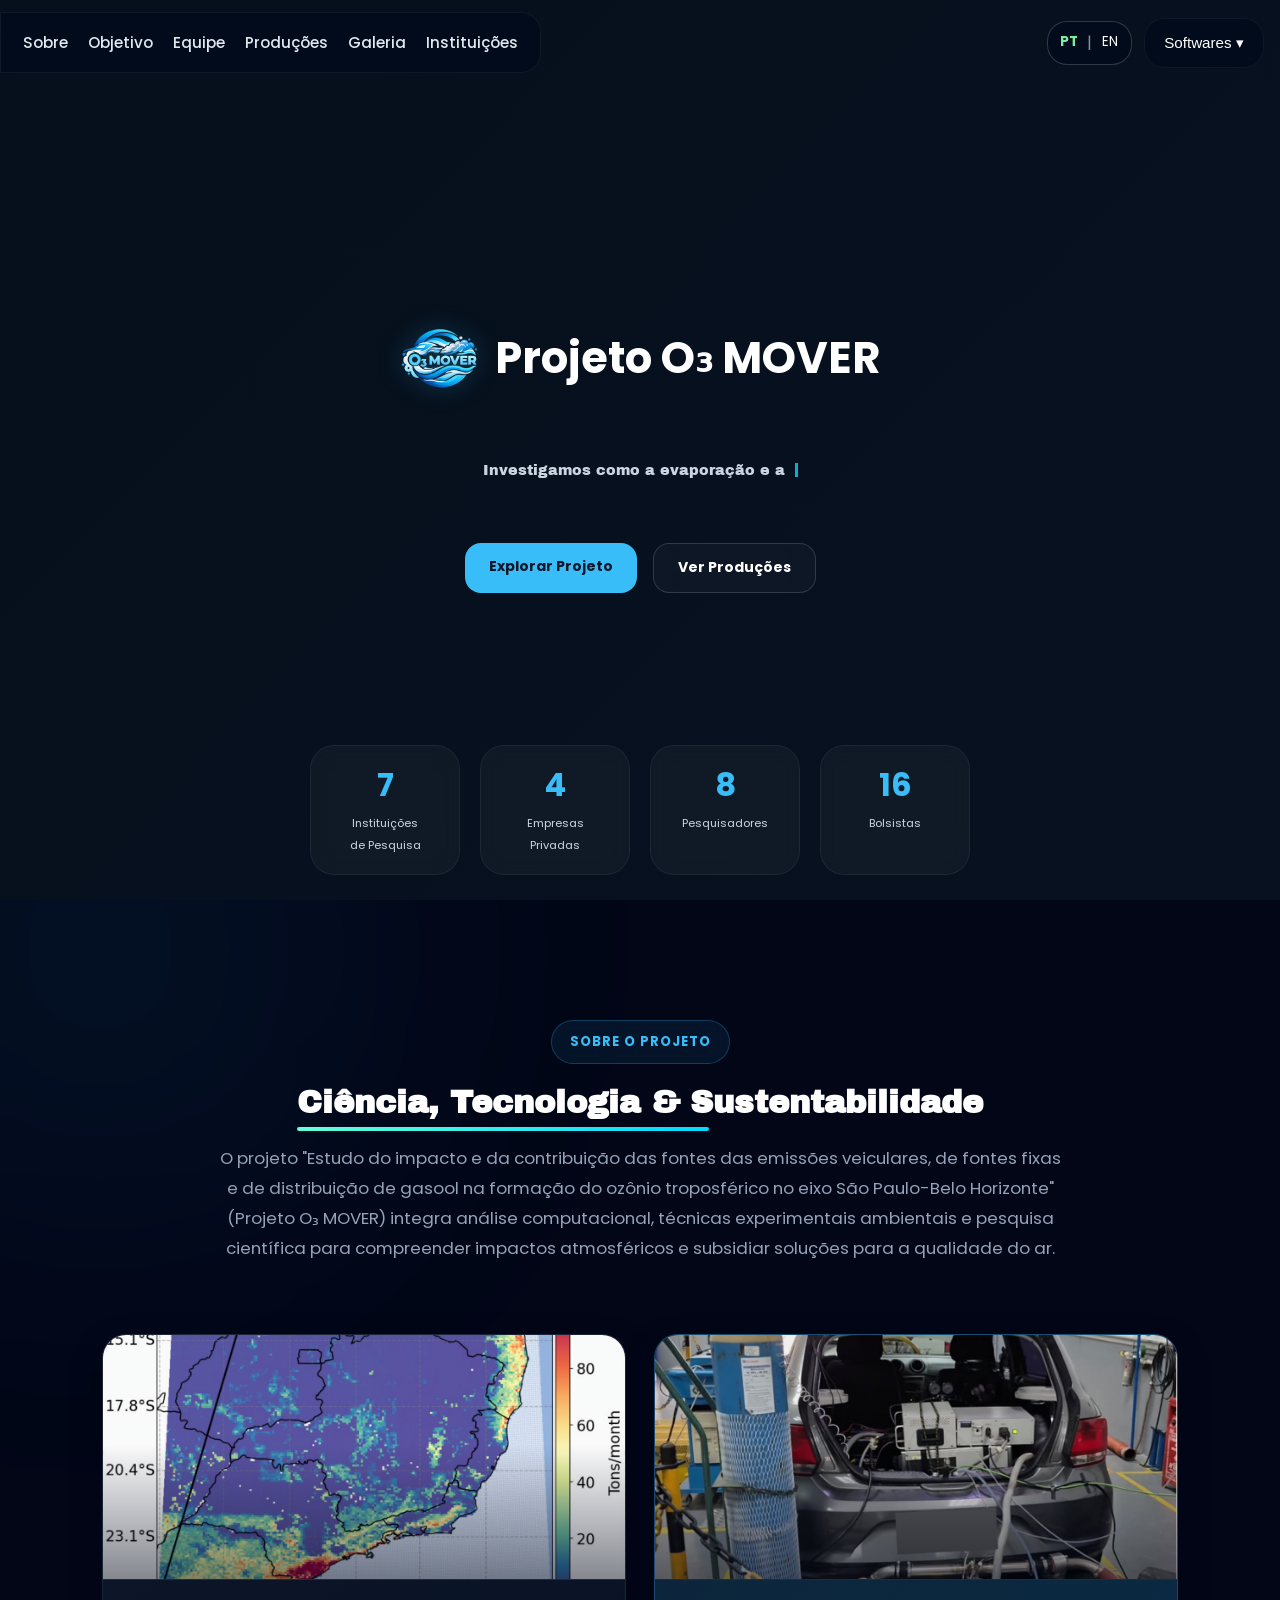
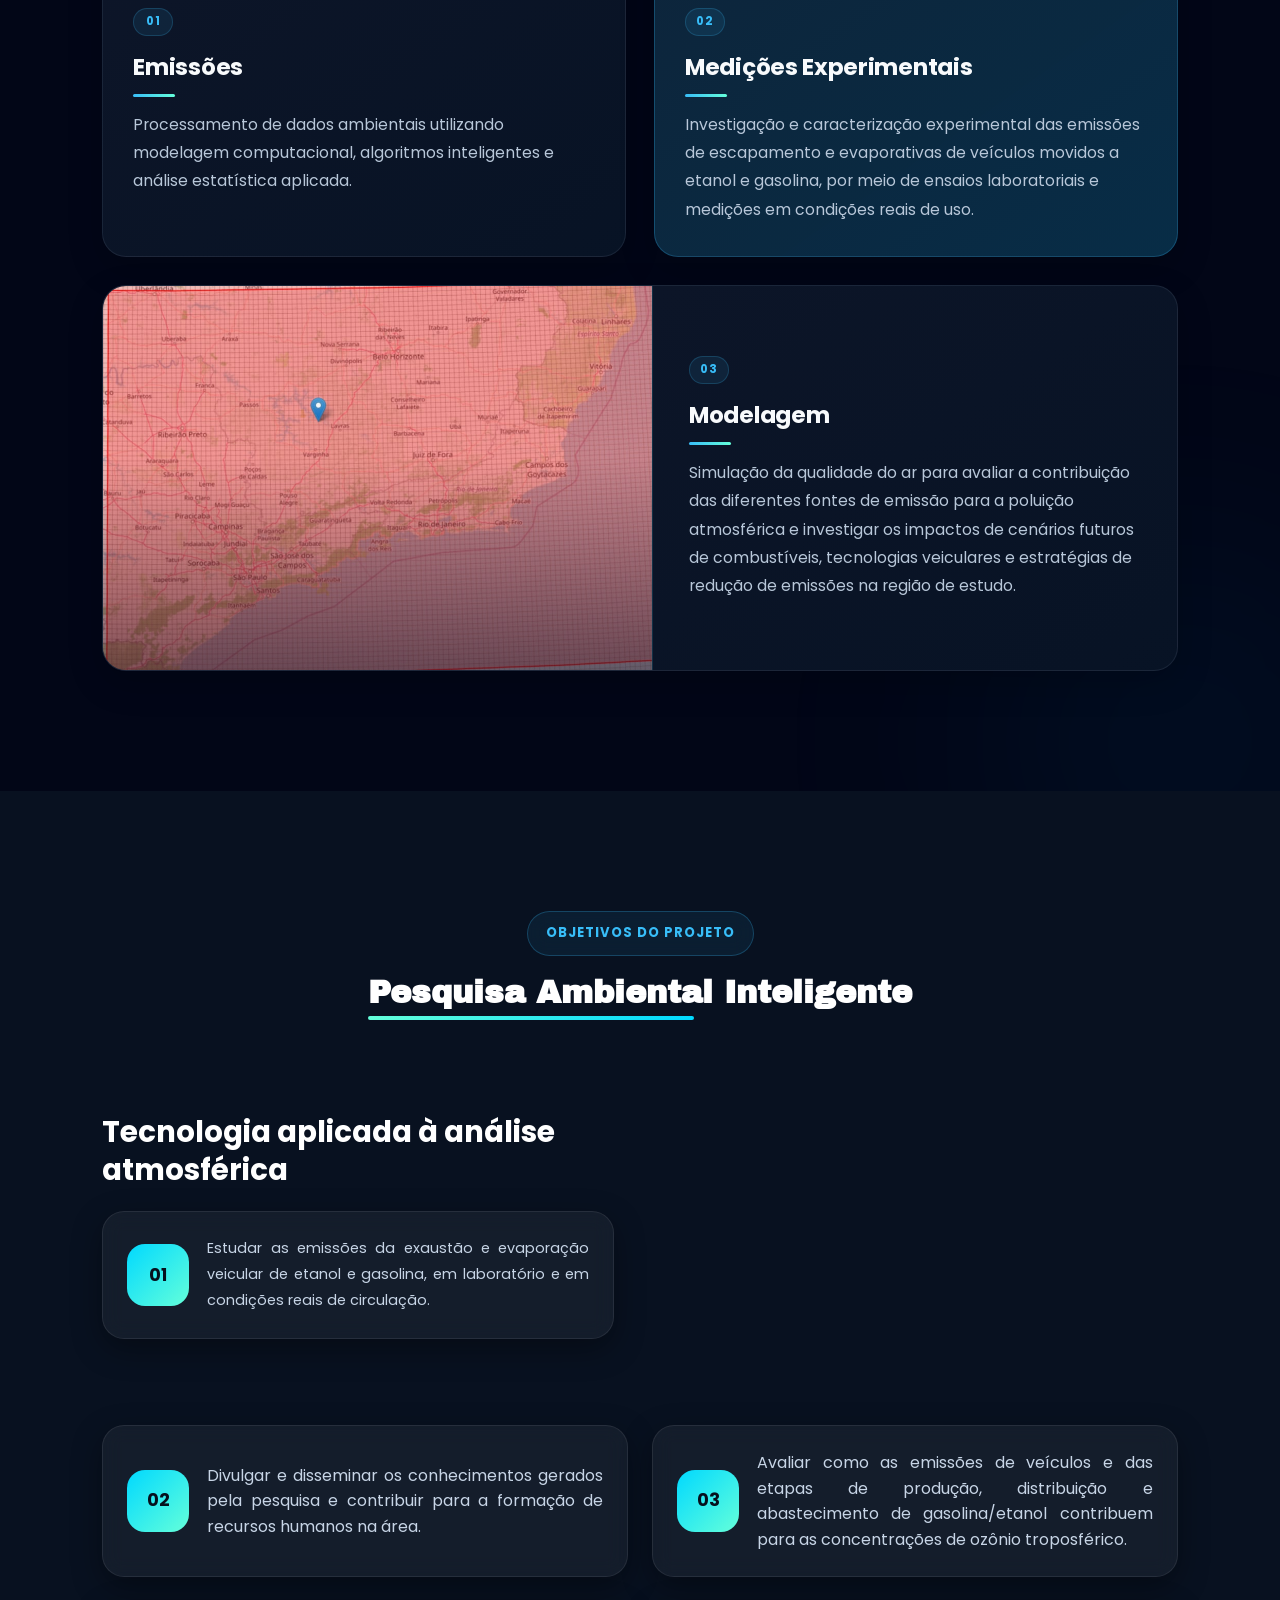
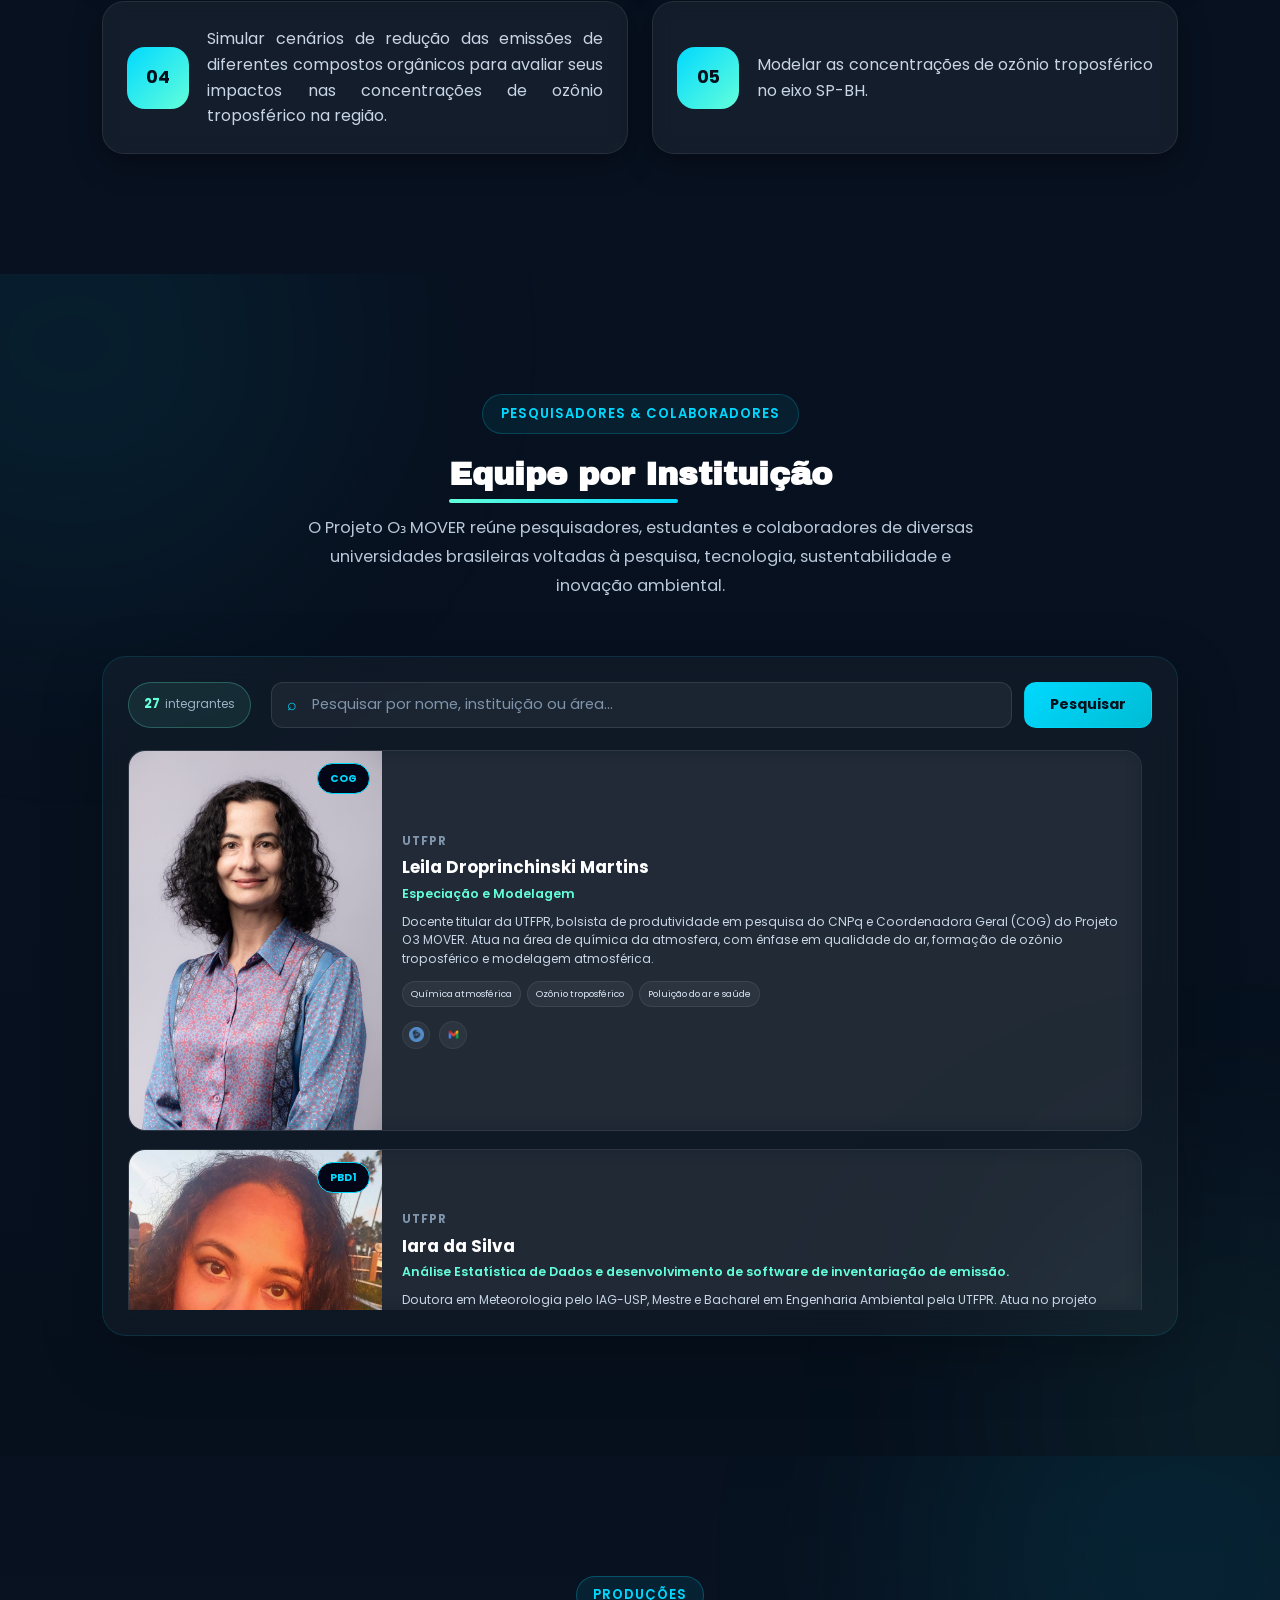
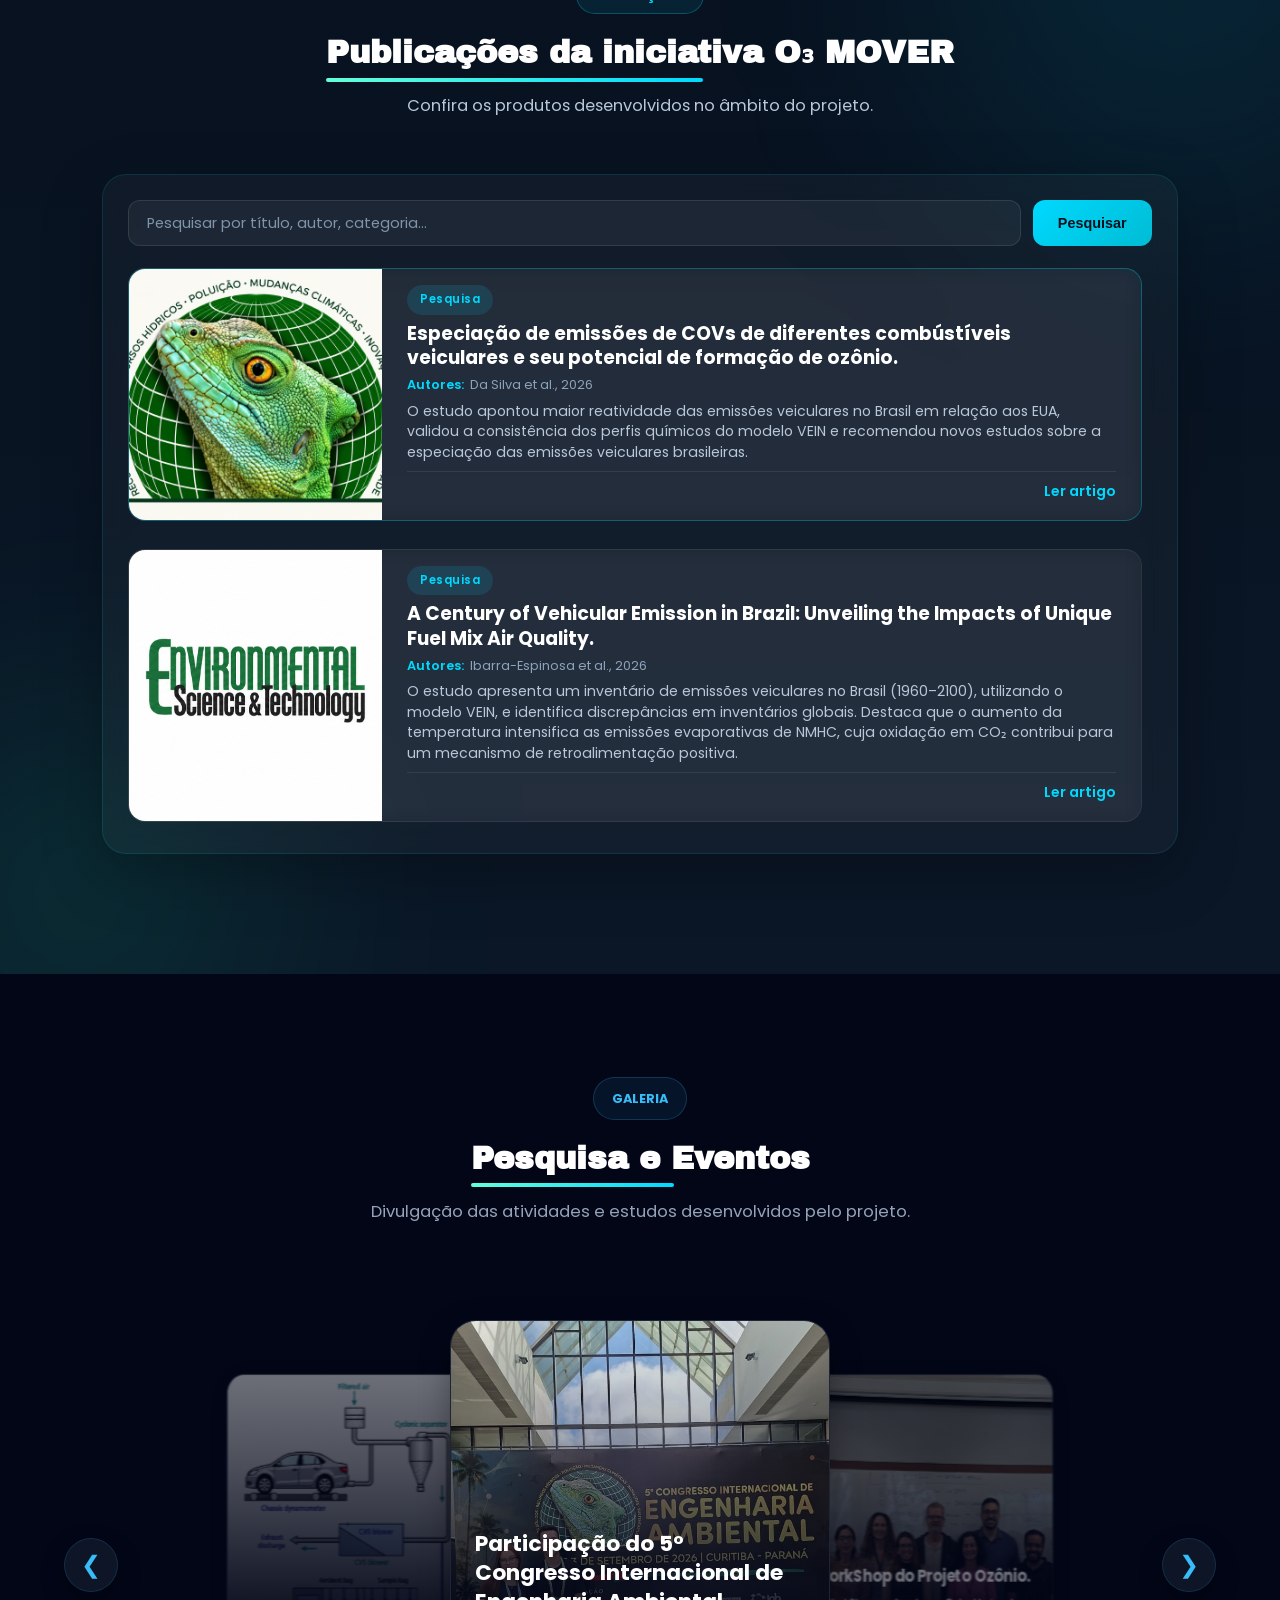
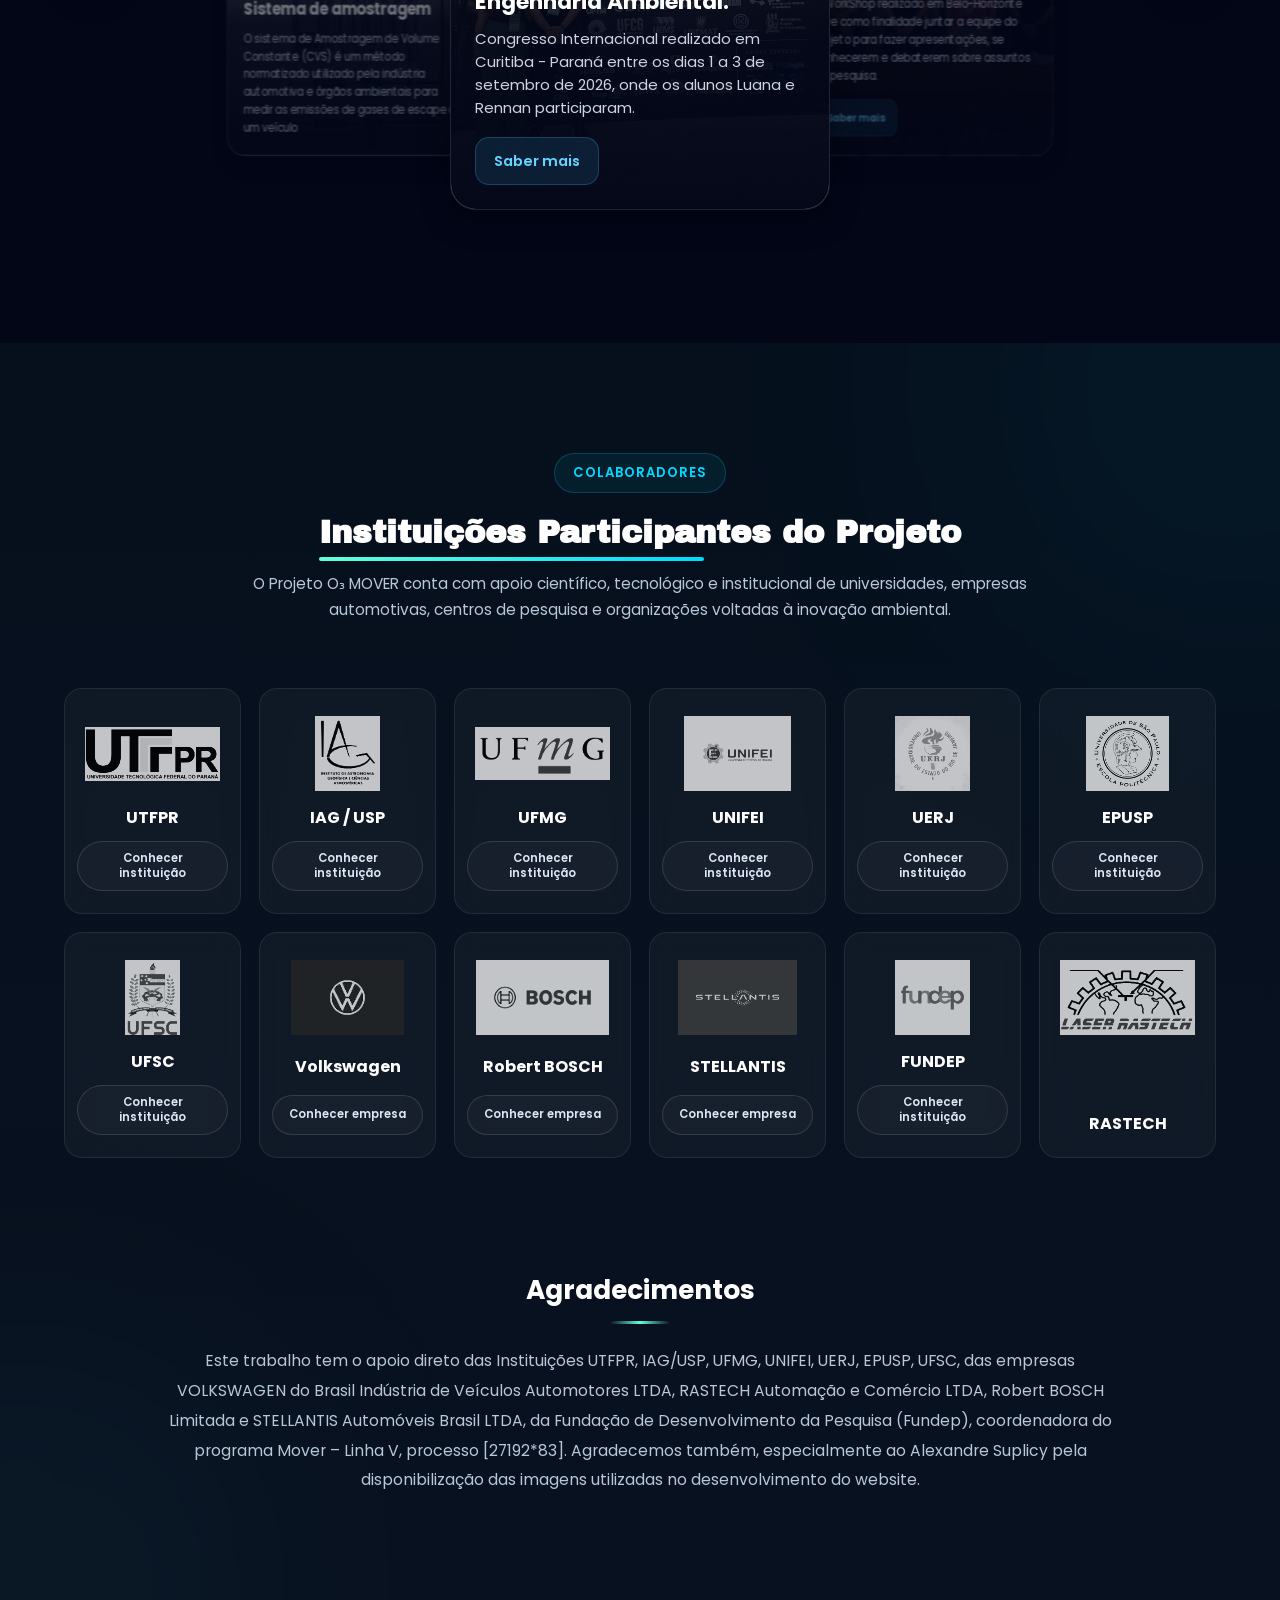
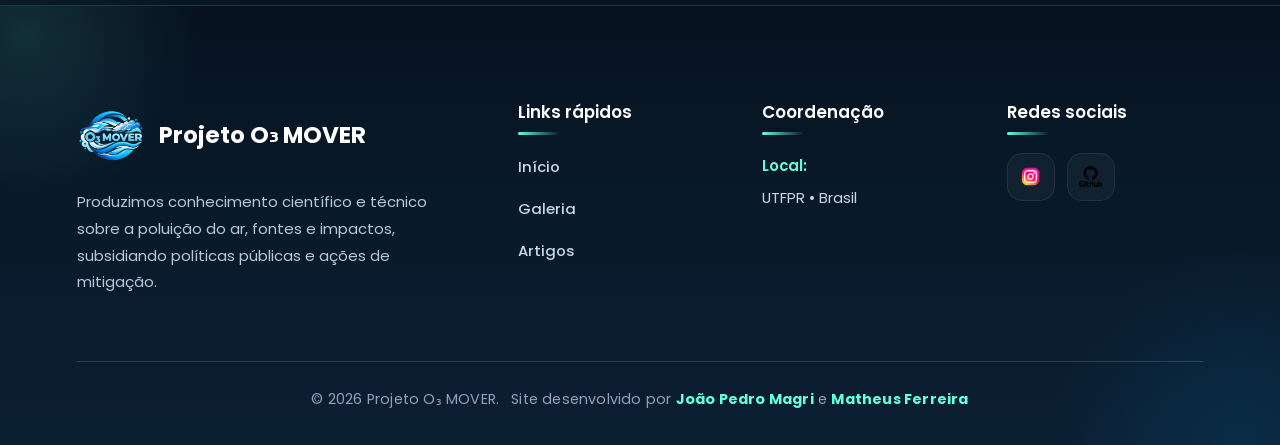
==== commit 67fbf14f: "deixando as paginas em ingles e portugues e deixando responsivo a documentação do PEGA" ====
--- a/index.html
+++ b/index.html
@@ -1,4 +1,5 @@
-
+<!DOCTYPE html>
+<html lang="pt-BR">
 <head>
   <meta charset="UTF-8">
   <meta name="viewport" content="width=device-width, initial-scale=1.0">
@@ -27,7 +28,7 @@
         type="image/x-icon">
 
   <link rel="stylesheet" href="style.css?v=20261103-5">
-  <link rel="stylesheet" href="PROJETO.css?v=20261103-45">
+  <link rel="stylesheet" href="PROJETO.css?v=20261127-3">
 
   <!-- Fontes existentes -->
   <link href="https://fonts.googleapis.com/css2?family=Poppins:wght@300;400;600;700&display=swap"
@@ -35,6 +36,7 @@
 
   <link href="https://fonts.googleapis.com/css2?family=Archivo+Black&display=swap"
         rel="stylesheet">
+  <link rel="stylesheet" href="language.css">
 </head>
 
 
@@ -79,6 +81,12 @@
     <!-- BOTÃO DE SOFTWARES -->
 
 <div class="top-actions">
+
+        <div class="language-switcher" role="group" aria-label="Idioma da página">
+            <button type="button" lang="pt-BR" aria-label="Português" aria-pressed="true">PT</button>
+            <span class="language-divider" aria-hidden="true">|</span>
+            <button type="button" lang="en" aria-label="English" aria-pressed="false">EN</button>
+        </div>
 
         <div class="dropdown" id="dropdown-softwares">
 
@@ -144,7 +152,7 @@
 
       <div class="hero-stat">
         <h3>7</h3>
-        <p>Instituições <br>de Pesquisa</p>
+        <p><span data-en="Research">Instituições</span> <br>de Pesquisa</p>
       </div>
 
       <div class="hero-stat">
@@ -3075,6 +3083,8 @@
 
 </footer>
 
+<script src="i18n-index.js"></script>
+<script src="language.js"></script>
 <script>
 
 /* === O₃ MOVER — JAVASCRIPT PRINCIPAL === */
@@ -3154,6 +3164,8 @@
   }
 
 }
+
+siteLanguage.onChange(pesquisarNoticias);
 
 /* ================ BOTÃO PESQUISAR ================ */
 
@@ -3301,6 +3313,8 @@
 
     `;
 
+    siteLanguage.register(topo);
+
     /* === ÁREA DE ROLAGEM === */
 
     const scroll =
@@ -3371,6 +3385,7 @@
 
         identificacao.textContent =
           instituicao;
+        siteLanguage.register(identificacao);
 
 
         info.insertBefore(
@@ -3402,6 +3417,8 @@
       scroll
     );
 
+    siteLanguage.register(semResultado);
+
     /* === INSERIR PAINEL DEPOIS DO TÍTULO === */
 
     const titulo =
@@ -3504,6 +3521,9 @@
         contador.textContent =
           encontrados;
 
+        contador.nextElementSibling.textContent =
+          siteLanguage.translate(encontrados === 1 ? "integrante" : "integrantes");
+
       }
 
 
@@ -3516,7 +3536,9 @@
 
     }
 
-    /* === BOTÃO PESQUISAR === */
+      siteLanguage.onChange(pesquisarEquipe);
+
+      /* === BOTÃO PESQUISAR === */
 
     if (botao) {
 
@@ -3612,6 +3634,7 @@
 let letraIndex = 0;
 
 let apagando = false;
+let typingTimer;
 
 // Mantém a última letra e o cursor juntos, inclusive nas quebras de linha.
 function atualizarDigitacao(texto) {
@@ -3643,7 +3666,7 @@
 
 
   const fraseAtual =
-    frases[fraseIndex];
+    siteLanguage.translate(frases[fraseIndex]);
 
 
   if (!apagando) {
@@ -3661,7 +3684,7 @@
 
       apagando = true;
 
-      setTimeout(
+      typingTimer = setTimeout(
         digitar,
         2000
       );
@@ -3691,13 +3714,20 @@
   }
 
 
-  setTimeout(
+  typingTimer = setTimeout(
     digitar,
     apagando ? 40 : 70
   );
 
 }
 
+
+siteLanguage.onChange(() => {
+  clearTimeout(typingTimer);
+  letraIndex = 0;
+  apagando = false;
+  digitar();
+});
 
 digitar();
 
--- a/PROJETO.css
+++ b/PROJETO.css
@@ -1202,6 +1202,9 @@
 }
 
 .titulo-parceiros {
+  display: flex;
+  flex-direction: column;
+  align-items: center;
   text-align: center;
   max-width: 800px;
   margin: 0 auto 65px;
@@ -1770,6 +1773,11 @@
   margin-left: auto;
 }
 
+.top-actions .language-switcher {
+  background: rgba(2, 12, 27, .82);
+  backdrop-filter: blur(12px);
+}
+
 .gif-pega {
   width: 62px;
   height: 62px;
@@ -2214,6 +2222,9 @@
 }
 
 .titulo-sobre {
+  display: flex;
+  flex-direction: column;
+  align-items: center;
   text-align: center;
   max-width: 850px;
   margin: 0 auto 70px;
@@ -3625,12 +3636,11 @@
     position: absolute;
     top: 15px;
     right: 5%;
-    left: auto;
+    left: 5%;
     width: auto;
     height: auto;
     margin: 0;
     padding: 0;
-    justify-content: flex-end;
     align-items: center;
     background: transparent;
     z-index: 1000;
@@ -3647,11 +3657,11 @@
   .hero .top-actions {
     display: flex;
     position: relative;
-    width: auto;
+    width: 100%;
     margin: 0;
     padding: 0;
     align-items: center;
-    justify-content: flex-end;
+    justify-content: space-between;
   }
 
   .hero .dropdown {
@@ -4119,11 +4129,11 @@
 
     .hero .top-actions {
         position: static;
-        margin: 0 0 0 auto;
+        margin: 0 16px 0 auto;
     }
 
     .hero .software-link {
-        border-radius: 20px 0 0 20px;
+        border-radius: 20px;
     }
 
     /* CONTEÚDO PRINCIPAL */
--- a/language.css
+++ b/language.css
@@ -0,0 +1,43 @@
+.language-switcher {
+    display: flex;
+    align-items: center;
+    flex: 0 0 auto;
+    gap: 2px;
+    padding: 0 5px;
+    min-height: 44px;
+    border: 1px solid rgba(255, 255, 255, .18);
+    border-radius: 20px;
+    color: #fff;
+}
+
+.language-switcher button {
+    min-width: 32px;
+    min-height: 40px;
+    padding: 0 3px;
+    border: 0;
+    border-radius: 10px;
+    background: transparent;
+    color: inherit;
+    font: inherit;
+    font-size: .84rem;
+    cursor: pointer;
+    transition: color .3s;
+}
+
+.language-switcher button[aria-pressed="true"],
+.language-switcher button:hover {
+    color: #7bed9f;
+}
+
+.language-switcher button[aria-pressed="true"] {
+    font-weight: 700;
+}
+
+.language-switcher button:focus-visible {
+    outline: 2px solid #7bed9f;
+    outline-offset: -3px;
+}
+
+.language-divider {
+    color: rgba(255, 255, 255, .55);
+}
